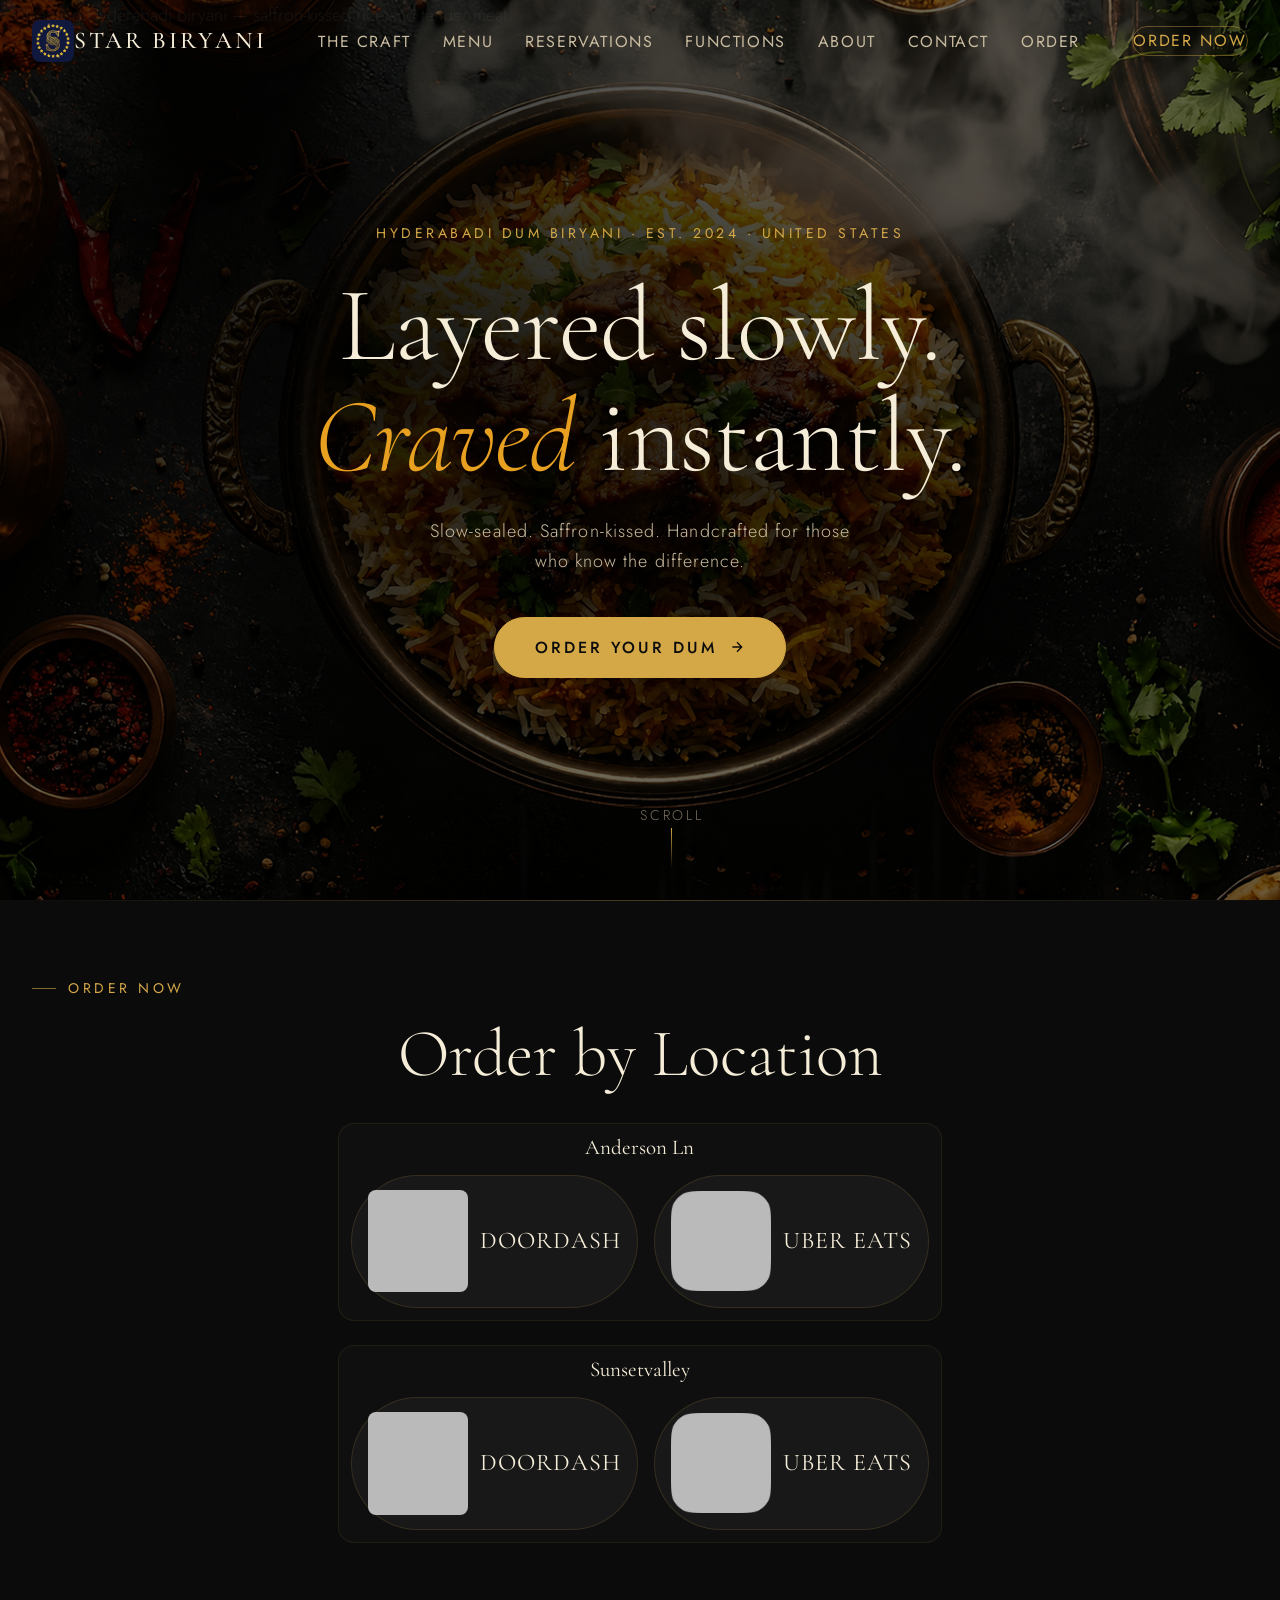
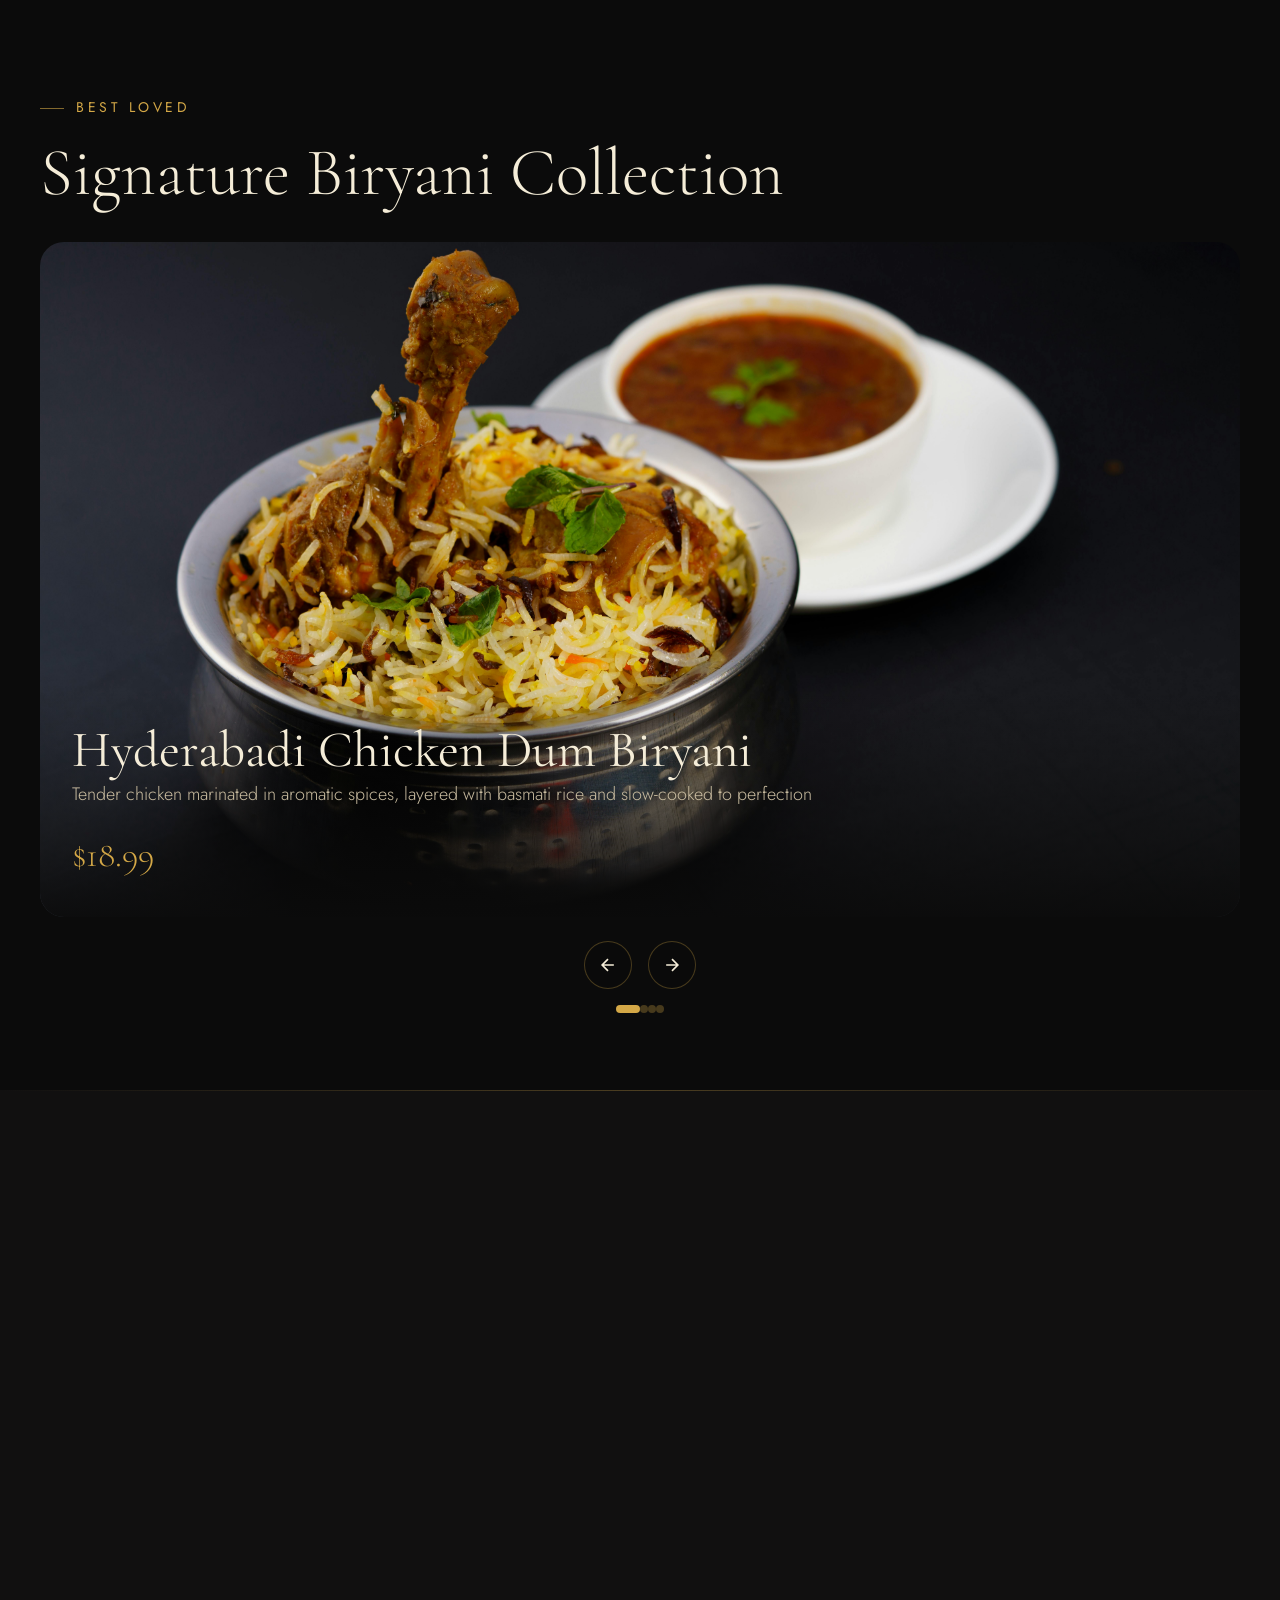
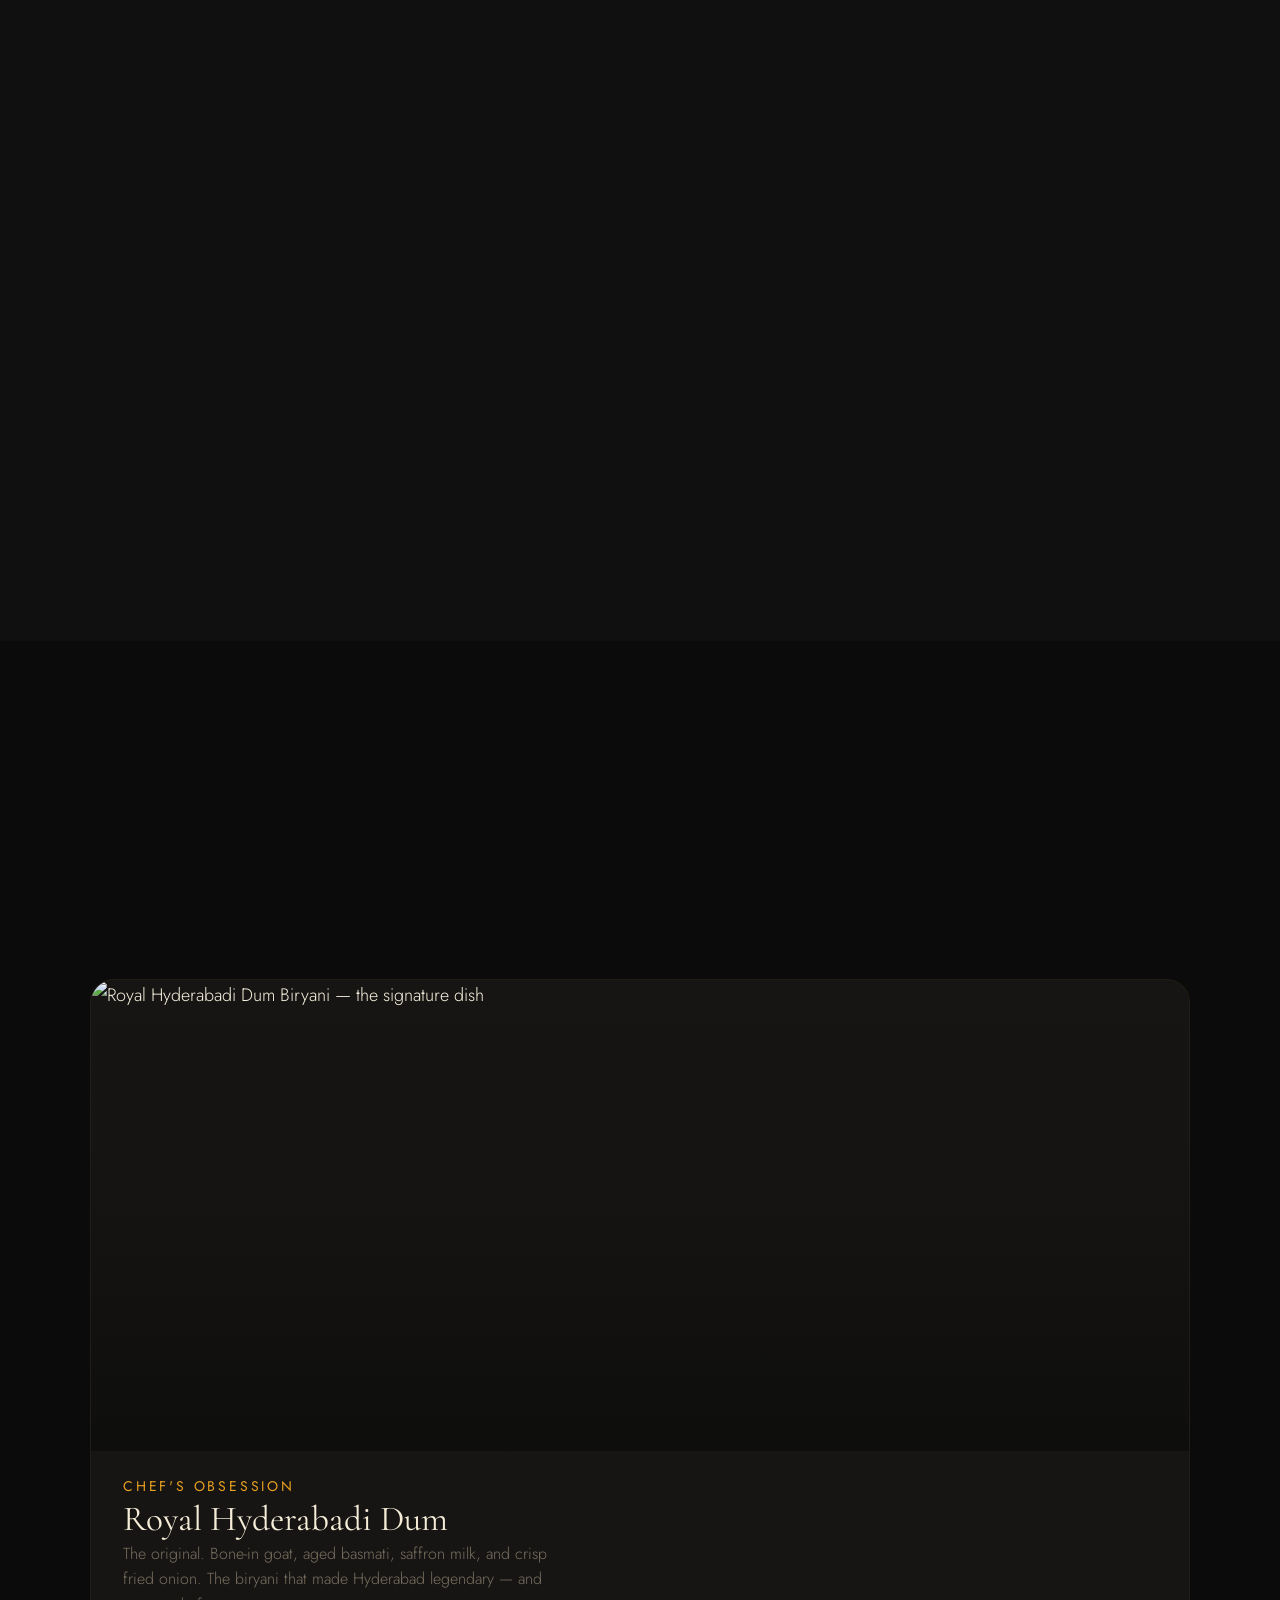
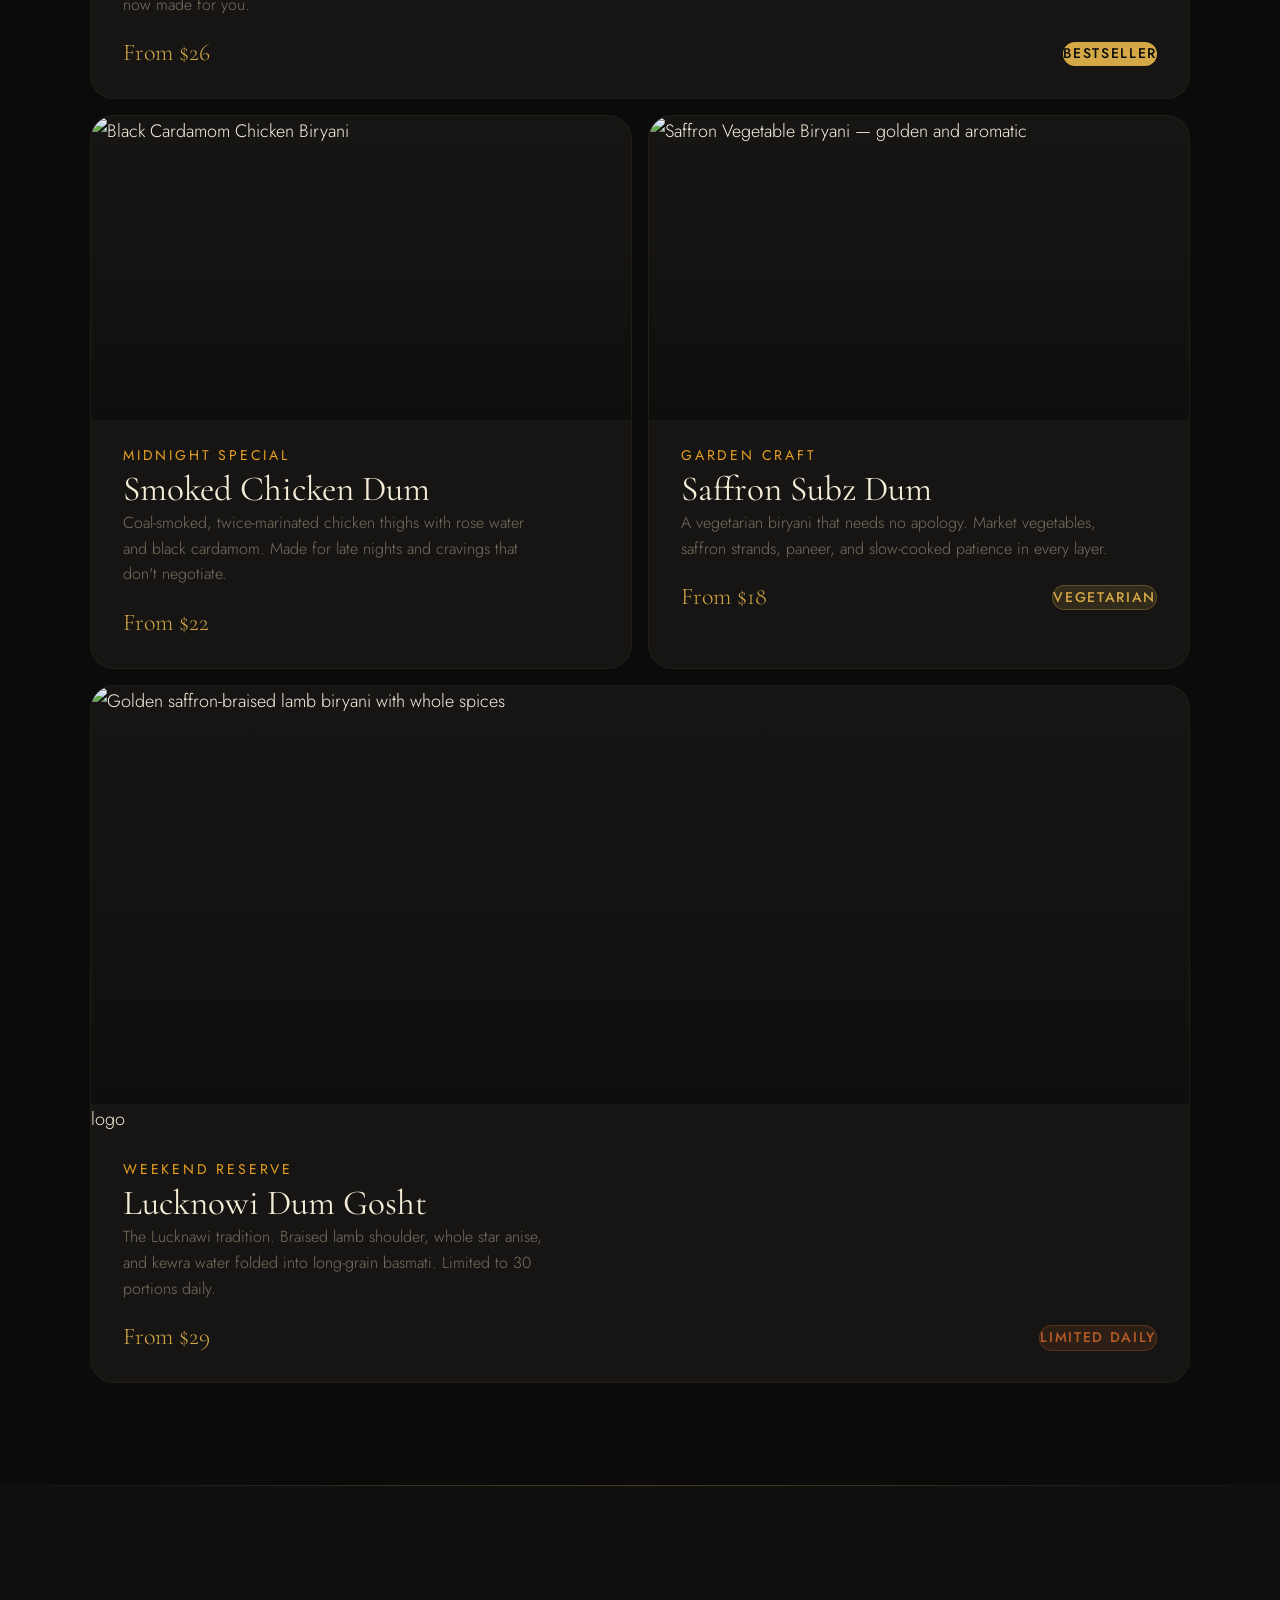
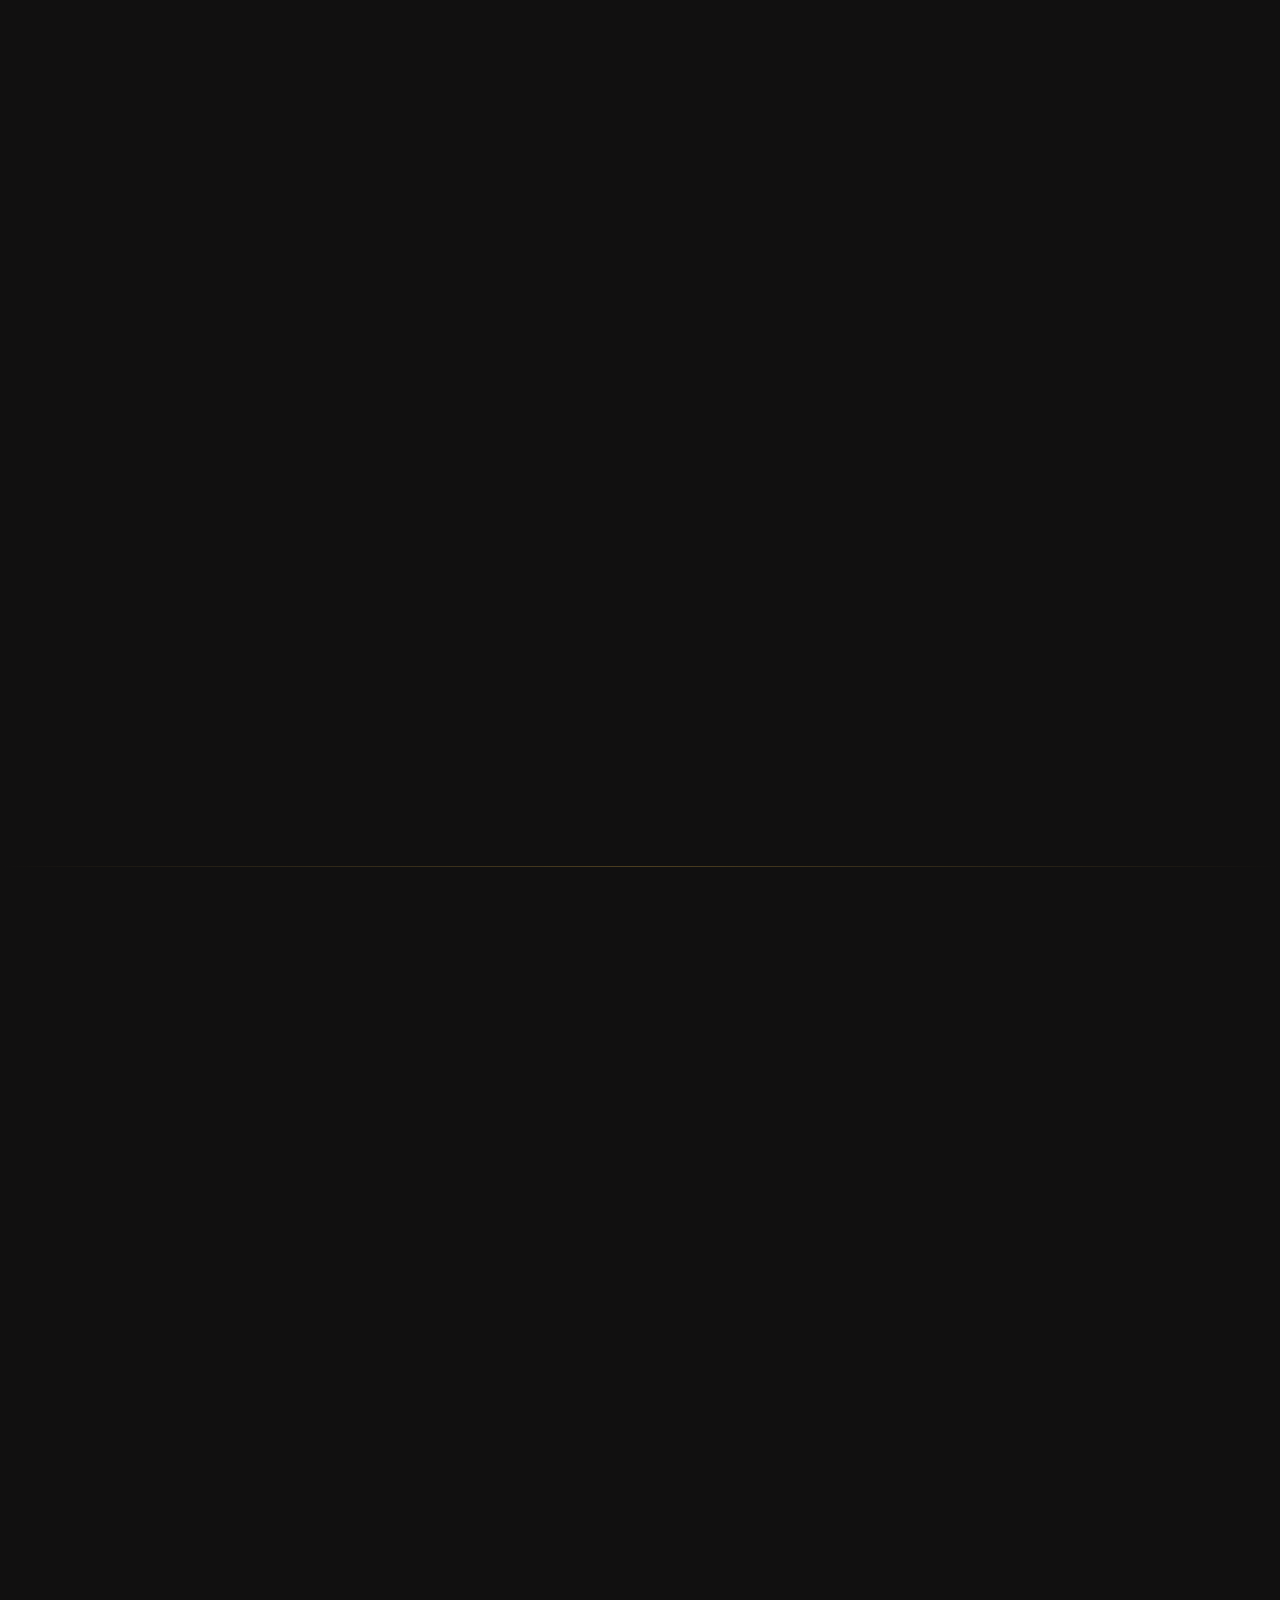
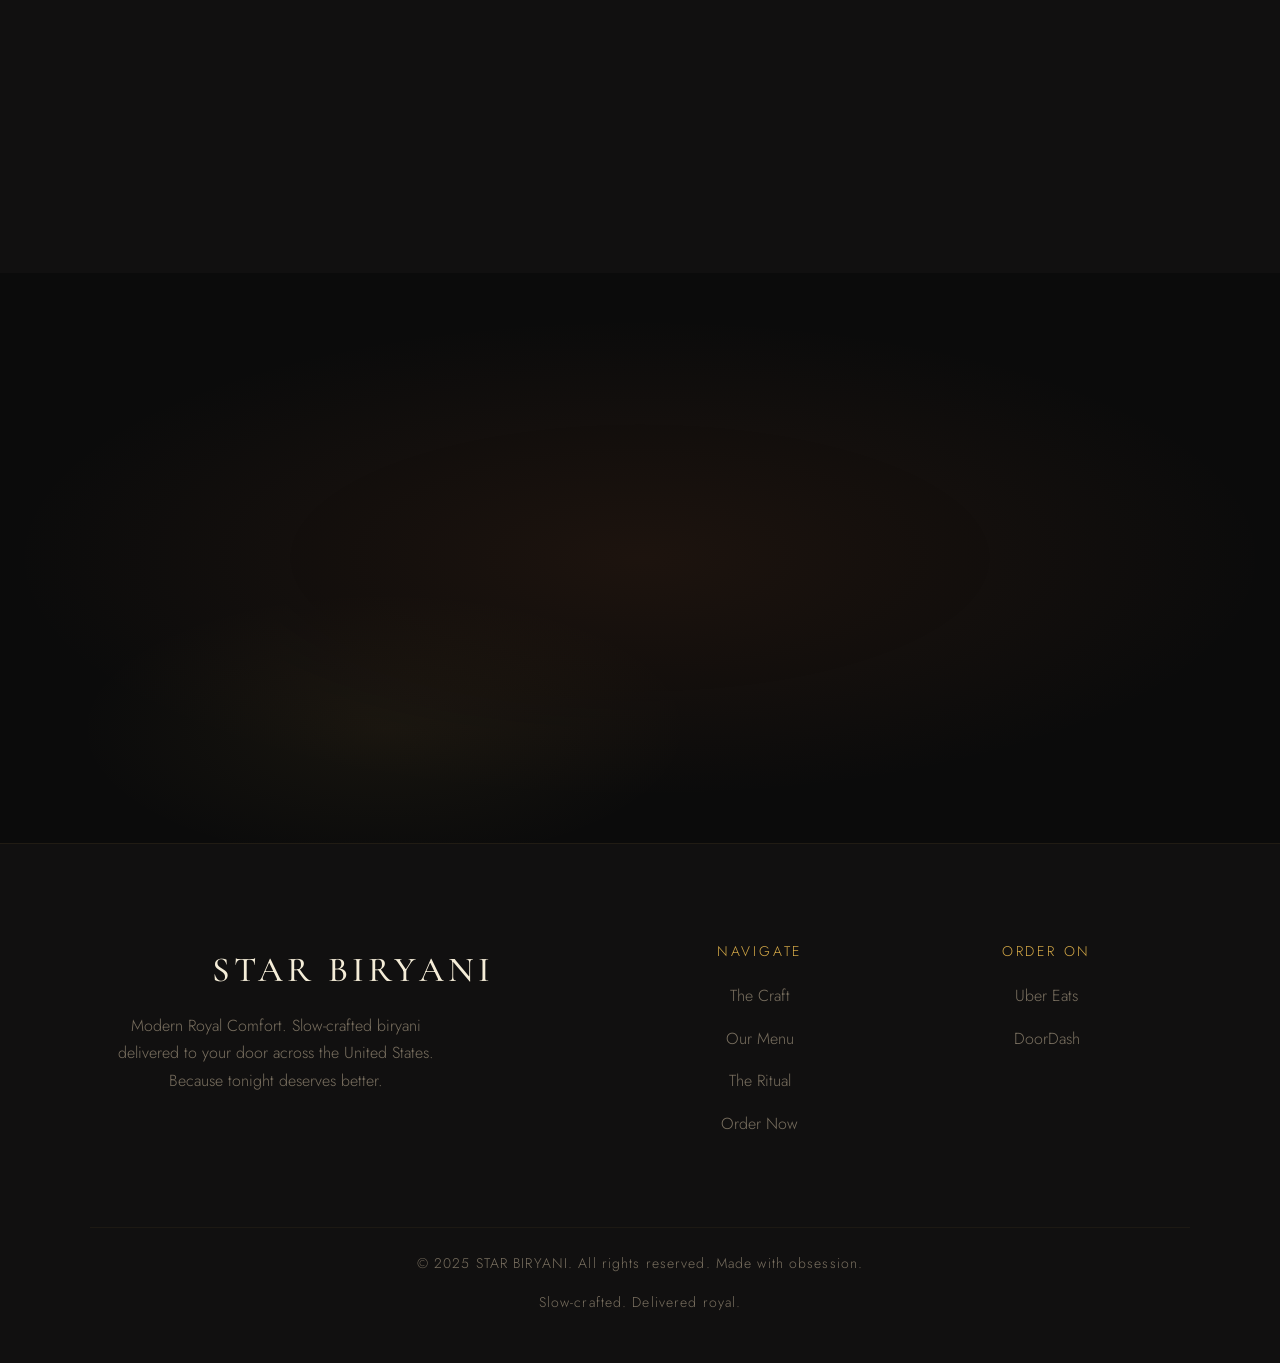
==== index.html @ 4b5c7ed3 "updated adress" ====
<!DOCTYPE html>
<html lang="en" data-theme="dark">
<head>
<meta charset="UTF-8">
<meta name="viewport" content="width=device-width, initial-scale=1.0">

<!-- Primary Meta Tags -->
<title>STAR BIRYANI - Authentic Hyderabadi Dum Biryani | Order Online | Delivery & Pickup</title>
<meta name="title" content="STAR BIRYANI - Authentic Hyderabadi Dum Biryani | Order Online | Delivery & Pickup">
<meta name="description" content="Experience authentic Hyderabadi dum biryani at STAR BIRYANI. Order online for delivery via Uber Eats and DoorDash. Premium ingredients, traditional recipes, and royal taste.">
<meta name="keywords" content="hyderabadi biryani, dum biryani, biryani near me, indian food, authentic biryani, biryani delivery, order biryani online, best biryani, royal biryani, saffron biryani, indian restaurant, food delivery, takeout, catering">
<meta name="robots" content="index, follow, max-image-preview:large, max-snippet:-1, max-video-preview:-1">
<meta name="author" content="STAR BIRYANI">
<meta name="language" content="English">
<meta name="revisit-after" content="7 days">

<!-- Open Graph / Facebook -->
<meta property="og:type" content="website">
<meta property="og:url" content="https://biryani.life/">
<meta property="og:title" content="STAR BIRYANI - Authentic Hyderabadi Dum Biryani">
<meta property="og:description" content="Experience authentic Hyderabadi dum biryani crafted with tradition. Order online for delivery or pickup. Premium ingredients and royal taste.">
<meta property="og:image" content="https://biryani.life/images/biryani-hero.jpg">
<meta property="og:image:width" content="1200">
<meta property="og:image:height" content="630">
<meta property="og:image:alt" content="Steaming Hyderabadi dum biryani with saffron rice and tender meat">
<meta property="og:site_name" content="STAR BIRYANI">
<meta property="og:locale" content="en_US">

<!-- Twitter -->
<meta property="twitter:card" content="summary_large_image">
<meta property="twitter:url" content="https://biryani.life/">
<meta property="twitter:title" content="STAR BIRYANI - Authentic Hyderabadi Dum Biryani">
<meta property="twitter:description" content="Experience authentic Hyderabadi dum biryani crafted with tradition. Order online for delivery or pickup.">
<meta property="twitter:image" content="https://biryani.life/images/biryani-hero.jpg">
<meta property="twitter:image:alt" content="Steaming Hyderabadi dum biryani with saffron rice and tender meat">
<meta property="twitter:site" content="@BIRYANILIFE">
<meta property="twitter:creator" content="@BIRYANILIFE">

<!-- Geo Targeting & Local SEO -->
<meta name="geo.region" content="US-NY">
<meta name="geo.placename" content="New York City">
<meta name="geo.position" content="40.7128;-74.0060">
<meta name="ICBM" content="40.7128, -74.0060">
<meta name="distribution" content="global">
<meta name="coverage" content="worldwide">
<meta name="target_country" content="US">
<meta name="city" content="New York">
<meta name="state" content="New York">
<meta name="zip" content="10001">
<meta name="country" content="United States">

<!-- Business Information -->
<meta name="business:contact_data:street_address" content="123 Restaurant Row, New York, NY 10001">
<meta name="business:contact_data:locality" content="New York">
<meta name="business:contact_data:region" content="NY">
<meta name="business:contact_data:postal_code" content="10001">
<meta name="business:contact_data:country_name" content="USA">
<meta name="business:contact_data:phone_number" content="+1-212-555-BIRI">
<meta name="business:contact_data:website" content="https://biryani.life/">
<meta name="business:contact_data:email" content="orders@biryani.life">

<!-- Food & Restaurant Specific Meta -->
<meta name="food:category" content="Indian Cuisine, Biryani, Hyderabadi Food">
<meta name="restaurant:menu" content="https://biryani.life/menu.html">
<meta name="restaurant:delivery_service" content="Uber Eats, DoorDash">
<meta name="restaurant:price_range" content="$$">
<meta name="restaurant:style" content="Fine Dining, Casual Dining, Delivery">
<meta name="restaurant:cuisine" content="Indian, Hyderabadi">

<!-- Technical SEO -->
<link rel="canonical" href="https://biryani.life/">
<link rel="alternate" hreflang="en" href="https://biryani.life/">
<link rel="alternate" hreflang="x-default" href="https://biryani.life/">
<link rel="dns-prefetch" href="//fonts.googleapis.com">
<link rel="dns-prefetch" href="//maps.googleapis.com">
<link rel="dns-prefetch" href="//www.googletagmanager.com">

<style>
  /* Watermark Styles */
  .watermark {
    position: absolute;
    bottom: 20px;
    right: 20px;
    background: rgba(212, 168, 71, 0.3);
    color: rgba(0, 0, 0, 0.4);
    padding: 6px 12px;
    font-family: var(--font-display);
    font-size: 10px;
    font-weight: 400;
    letter-spacing: 0.05em;
    text-transform: uppercase;
    border-radius: 3px;
    backdrop-filter: blur(5px);
    z-index: 3;
    pointer-events: none;
    opacity: 0.7;
  }

  .watermark::before {
    content: 'STAR BIRYANI';
    position: relative;
    z-index: 1;
  }

  .watermark-corner {
    position: absolute;
    top: 15px;
    left: 15px;
    width: 40px;
    height: 40px;
    background: url('data:image/svg+xml,<svg xmlns="http://www.w3.org/2000/svg" viewBox="0 0 32 32"><circle cx="16" cy="16" r="14" stroke="%23D4A847" stroke-width="1" fill="none"/><path d="M16 3 C9 3 4 8 4 14.5 C4 21 9 27 16 29 C23 27 28 21 28 14.5 C28 8 23 3 16 3Z" stroke="%23D4A847" stroke-width="1" fill="none" opacity="0.6"/><path d="M11 14.5 Q13.5 11 16 13 Q18.5 11 21 14.5 Q18.5 18 16 16 Q13.5 18 11 14.5Z" fill="%23D4A847"/></svg>') center/contain no-repeat;
    opacity: 0.3;
    z-index: 3;
    pointer-events: none;
  }
</style>

<!-- Favicon & App Icons -->
<link rel="icon" type="image/svg+xml" href="data:image/svg+xml,<svg xmlns='http://www.w3.org/2000/svg' viewBox='0 0 32 32'><circle cx='16' cy='16' r='14' stroke='%23D4A847' stroke-width='1' fill='none'/><path d='M16 3 C9 3 4 8 4 14.5 C4 21 9 27 16 29 C23 27 28 21 28 14.5 C28 8 23 3 16 3Z' stroke='%23D4A847' stroke-width='1' fill='none' opacity='0.6'/><path d='M11 14.5 Q13.5 11 16 13 Q18.5 11 21 14.5 Q18.5 18 16 16 Q13.5 18 11 14.5Z' fill='%23D4A847'/></svg>">
<link rel="apple-touch-icon" href="https://biryani.life/apple-touch-icon.png">
<link rel="manifest" href="https://biryani.life/manifest.json">

<!-- Structured Data - Restaurant -->
<script type="application/ld+json">
{
  "@context": "https://schema.org",
  "@type": "Restaurant",
  "name": "STAR BIRYANI",
  "description": "Authentic Hyderabadi dum biryani crafted with tradition and served with pride",
  "url": "https://biryani.life/",
  "telephone": "+1-212-555-BIRI",
  "email": "orders@biryani.life",
  "address": {
    "@type": "PostalAddress",
    "streetAddress": "123 Restaurant Row",
    "addressLocality": "New York",
    "addressRegion": "NY",
    "postalCode": "10001",
    "addressCountry": "US"
  },
  "geo": {
    "@type": "GeoCoordinates",
    "latitude": 40.7128,
    "longitude": -74.0060
  },
  "openingHours": [
    "Mo-Su 11:00-23:00"
  ],
  "priceRange": "$$",
  "servesCuisine": ["Indian", "Hyderabadi", "Biryani"],
  "menu": "https://biryani.life/menu.html",
  "acceptsReservations": true,
  "hasMenu": true,
  "aggregateRating": {
    "@type": "AggregateRating",
    "ratingValue": "4.8",
    "reviewCount": "342",
    "bestRating": "5",
    "worstRating": "1"
  },
  "image": "https://biryani.life/images/biryani-hero.jpg",
  "logo": "assets\images\star_biryani_logo.jpg",
  "sameAs": [
    "https://www.instagram.com/biryanilife",
    "https://www.facebook.com/biryanilife",
    "https://www.twitter.com/biryanilife"
  ]
}
</script>

<!-- Structured Data - Food Delivery Service -->
<script type="application/ld+json">
{
  "@context": "https://schema.org",
  "@type": "FoodEstablishment",
  "name": "STAR BIRYANI",
  "description": "Authentic Hyderabadi dum biryani delivery service",
  "url": "https://biryani.life/",
  "offersDeliveryService": true,
  "hasDeliveryService": {
    "@type": "DeliveryService",
    "name": "STAR BIRYANI Delivery",
    "areaServed": {
      "@type": "GeoCircle",
      "geoMidpoint": {
        "@type": "GeoCoordinates",
        "latitude": 40.7128,
        "longitude": -74.0060
      },
      "geoRadius": "15"
    }
  },
  "availableOnDeliveryApp": [
    {
      "@type": "SoftwareApplication",
      "name": "Uber Eats",
      "url": "https://www.ubereats.com/store/biryani-life"
    },
    {
      "@type": "SoftwareApplication", 
      "name": "DoorDash",
      "url": "https://www.doordash.com/store/biryani-life"
    }
  ]
}
</script>

<!-- Structured Data - WebSite -->
<script type="application/ld+json">
{
  "@context": "https://schema.org",
  "@type": "WebSite",
  "name": "STAR BIRYANI",
  "url": "https://biryani.life/",
  "description": "Authentic Hyderabadi dum biryani - Order online for delivery or pickup",
  "potentialAction": {
    "@type": "SearchAction",
    "target": "https://biryani.life/search?q={search_term_string}",
    "query-input": "required name=search_term_string"
  },
  "publisher": {
    "@type": "Organization",
    "name": "STAR BIRYANI",
    "url": "https://biryani.life/"
  }
}
</script>

<!-- Fonts -->
<link rel="preconnect" href="https://fonts.googleapis.com">
<link rel="preconnect" href="https://fonts.gstatic.com" crossorigin>
<link href="https://fonts.googleapis.com/css2?family=Cormorant+Garamond:ital,wght@0,300;0,400;0,500;0,600;1,300;1,400&family=Jost:wght@300;400;500&display=swap" rel="stylesheet">

<!-- GSAP -->
<script src="https://cdnjs.cloudflare.com/ajax/libs/gsap/3.12.5/gsap.min.js" defer></script>
<script src="https://cdnjs.cloudflare.com/ajax/libs/gsap/3.12.5/ScrollTrigger.min.js" defer></script>

<style>
/* =====================================================
   ART DIRECTION: Modern Royal Comfort
   Palette: Matte black, warm ivory, saffron, burnt copper, smoky gold
   Typography: Cormorant Garamond (display) + Jost (body)
   Mood: Cinematic luxury, dark warmth, sensory immersion
===================================================== */

:root {
  --text-xs:   clamp(0.75rem,  0.7rem  + 0.25vw, 0.875rem);
  --text-sm:   clamp(0.875rem, 0.8rem  + 0.35vw, 1rem);
  --text-base: clamp(1rem,     0.95rem + 0.25vw, 1.125rem);
  --text-lg:   clamp(1.125rem, 1rem    + 0.75vw, 1.5rem);
  --text-xl:   clamp(1.5rem,   1.2rem  + 1.25vw, 2.25rem);
  --text-2xl:  clamp(2rem,     1.2rem  + 2.5vw,  3.5rem);
  --text-3xl:  clamp(2.5rem,   1rem    + 4vw,    5rem);
  --text-hero: clamp(3.5rem,   1rem    + 7vw,    9rem);

  --space-1:  0.25rem
  --space-2:  0.5rem;
  --space-3:  0.75rem;
  --space-4:  1rem;
  --space-5:  1.25rem;
  --space-6:  1.5rem;
  --space-8:  2rem;
  --space-10: 2.5rem;
  --space-12: 3rem;
  --space-16: 4rem;
  --space-20: 5rem;
  --space-24: 6rem;
  --space-32: 8rem;

  /* Brand Palette */
  --black:         #0B0B0B;
  --dark-1:        #111010;
  --dark-2:        #161513;
  --dark-3:        #1d1b18;
  --dark-4:        #252220;
  --ivory:         #F5EDD8;
  --ivory-dim:     #C9BCA0;
  --ivory-faint:   #7a7060;
  --saffron:       #E8A020;
  --saffron-dim:   #C07C10;
  --copper:        #B85C28;
  --gold:          #D4A847;
  --gold-glow:     rgba(212,168,71,0.15);
  --gold-glow-sm:  rgba(212,168,71,0.08);

  --font-display: 'Cormorant Garamond', 'Georgia', serif;
  --font-body: 'Jost', 'Helvetica Neue', sans-serif;

  --radius-sm: 0.25rem;
  --radius-md: 0.5rem;
  --radius-lg: 1rem;
  --radius-xl: 1.5rem;
  --radius-full: 9999px;

  --transition: 300ms cubic-bezier(0.16, 1, 0.3, 1);
  --transition-slow: 600ms cubic-bezier(0.16, 1, 0.3, 1);
}

*, *::before, *::after { box-sizing: border-box; margin: 0; padding: 0; }

html {
  scroll-behavior: smooth;
  -webkit-font-smoothing: antialiased;
  -moz-osx-font-smoothing: grayscale;
  text-rendering: optimizeLegibility;
  scroll-padding-top: 80px;
}

body {
  background-color: var(--black);
  color: var(--ivory);
  font-family: var(--font-body);
  font-size: var(--text-base);
  font-weight: 300;
  line-height: 1.7;
  overflow-x: hidden;
}

img { display: block; max-width: 100%; height: auto; }
button { cursor: pointer; background: none; border: none; font: inherit; color: inherit; }
a { color: inherit; text-decoration: none; }
ul { list-style: none; }

h1, h2, h3 {
  font-family: var(--font-display);
  font-weight: 400;
  line-height: 1.1;
  text-wrap: balance;
}

p { text-wrap: pretty; }

::selection {
  background: rgba(232, 160, 32, 0.25);
  color: var(--ivory);
}

:focus-visible {
  outline: 1px solid var(--gold);
  outline-offset: 3px;
  border-radius: var(--radius-sm);
}

@media (prefers-reduced-motion: reduce) {
  *, *::before, *::after {
    animation-duration: 0.01ms !important;
    transition-duration: 0.01ms !important;
  }
}

/* =====================================================
   SKIP LINK
===================================================== */
.skip-link {
  position: absolute; top: -100%; left: var(--space-4);
  background: var(--dark-3); color: var(--ivory);
  padding: var(--space-2) var(--space-4);
  border-radius: var(--radius-md);
  font-size: var(--text-sm);
  z-index: 9999;
  transition: top var(--transition);
}
.skip-link:focus { top: var(--space-4); }

/* =====================================================
   NAV
===================================================== */
nav {
  position: fixed; top: 0; left: 0; right: 0;
  z-index: 100;
  padding: var(--space-5) var(--space-8);
  display: flex;
  align-items: center;
  justify-content: space-between;
  transition: background var(--transition-slow), backdrop-filter var(--transition-slow);
}

nav.scrolled {
  background: rgba(11, 11, 11, 0.88);
  backdrop-filter: blur(16px);
  -webkit-backdrop-filter: blur(16px);
  border-bottom: 1px solid rgba(212, 168, 71, 0.08);
}

.nav-logo {
  display: flex;
  align-items: center;
  gap: var(--space-2);
}

.nav-logo svg { width: 32px; height: 32px; }

.nav-brand {
  font-family: var(--font-display);
  font-size: var(--text-lg);
  letter-spacing: 0.12em;
  font-weight: 500;
  color: var(--ivory);
}

.nav-links {
  display: flex;
  align-items: center;
  gap: var(--space-8);
}

.nav-links a {
  font-size: var(--text-sm);
  letter-spacing: 0.1em;
  text-transform: uppercase;
  color: var(--ivory-dim);
  transition: color var(--transition);
  font-weight: 400;
}

.nav-links a:hover { color: var(--gold); }

.nav-cta {
  font-size: var(--text-sm);
  letter-spacing: 0.12em;
  text-transform: uppercase;
  font-weight: 400;
  padding: var(--space-2) var(--space-6);
  border: 1px solid rgba(212,168,71,0.4);
  border-radius: var(--radius-full);
  color: var(--gold);
  transition: background var(--transition), color var(--transition), border-color var(--transition), box-shadow var(--transition);
}

.nav-cta:hover {
  background: var(--gold);
  color: var(--black);
  border-color: var(--gold);
  box-shadow: 0 0 24px rgba(212,168,71,0.3);
}

.nav-mobile-btn {
  display: none;
  flex-direction: column;
  gap: 5px;
  width: 24px;
  cursor: pointer;
  padding: var(--space-1);
}

.nav-mobile-btn span {
  display: block;
  height: 1px;
  background: var(--ivory-dim);
  transition: all var(--transition);
}

@media (max-width: 768px) {
  /* Luxury Mobile Navigation */
  nav { 
    padding: var(--space-3) var(--space-4); 
    backdrop-filter: blur(20px);
    background: rgba(11,11,11,0.95);
    border-bottom: 1px solid rgba(212,168,71,0.15);
    display: flex;
    align-items: center;
    justify-content: space-between;
    position: sticky;
    top: 0;
    z-index: 100;
  }
  .nav-links { display: none; }
  .nav-cta { display: none; }
  .nav-mobile-btn { 
    display: flex; 
    width: 48px;
    height: 48px;
    padding: var(--space-2);
    background: rgba(212,168,71,0.1);
    border: 1px solid rgba(212,168,71,0.2);
    border-radius: var(--radius-md);
    transition: all 0.3s ease;
    align-items: center;
    justify-content: center;
  }
  .nav-mobile-btn:hover {
    background: rgba(212,168,71,0.2);
    border-color: rgba(212,168,71,0.4);
  }
  .nav-mobile-btn span {
    background: var(--ivory);
    height: 2px;
    border-radius: 1px;
    transition: all 0.3s ease;
  }
  
  .nav-mobile-btn.active span:nth-child(1) {
    transform: rotate(45deg) translate(2px, 2px);
  }
  
  .nav-mobile-btn.active span:nth-child(2) {
    opacity: 0;
  }
  
  .nav-mobile-btn.active span:nth-child(3) {
    transform: rotate(-45deg) translate(-2px, 2px);
  }
  .nav-brand {
    font-size: var(--text-base);
    letter-spacing: 0.03em;
    color: var(--ivory);
    display: flex;
    align-items: center;
    gap: var(--space-2);
  }
  .nav-logo svg {
    width: 28px;
    height: 28px;
  }
}

/* =====================================================
   MOBILE MENU
===================================================== */
.mobile-menu {
  display: none;
  position: fixed;
  inset: 0;
  z-index: 99;
  background: rgba(9, 9, 9, 0.96);
  padding: var(--space-16) var(--space-8);
  box-sizing: border-box;
  flex-direction: column;
  align-items: center;
  justify-content: center;
  gap: var(--space-5);
  opacity: 0;
  transform: translateY(-10px);
  transition: opacity 0.25s ease, transform 0.25s ease;
}

.mobile-menu.open {
  display: flex;
  opacity: 1;
  transform: translateY(0);
}

.mobile-menu a {
  font-family: var(--font-display);
  font-size: var(--text-xl);
  font-weight: 400;
  color: var(--ivory);
  text-decoration: none;
  width: 100%;
  max-width: 320px;
  text-align: center;
  padding: var(--space-5) 0;
  border-bottom: 1px solid rgba(255, 255, 255, 0.08);
  transition: color 0.2s ease, background 0.2s ease;
}

.mobile-menu a:hover {
  color: var(--gold);
  background: rgba(255, 255, 255, 0.04);
}

.mobile-menu-close {
  position: absolute;
  top: var(--space-8);
  right: var(--space-8);
  width: 44px;
  height: 44px;
  display: grid;
  place-items: center;
  border: none;
  background: rgba(255, 255, 255, 0.06);
  color: var(--ivory);
  font-size: var(--text-2xl);
  border-radius: 50%;
  cursor: pointer;
}

/* =====================================================
   HERO
===================================================== */
.hero {
  position: relative;
  min-height: 100dvh;
  display: flex;
  align-items: center;
  justify-content: center;
  overflow: hidden;
  background: var(--black);
}

.hero-bg {
  position: absolute; inset: 0;
  background: url('assets/images/menu/hero-bg.jpg') center/cover no-repeat;
}

.hero-img {
  position: absolute; inset: 0;
  width: 100%; height: 100%;
  object-fit: cover;
  object-position: center 40%;
  opacity: 0.18;
  filter: saturate(0.6) contrast(1.1);
}

.hero-overlay {
  position: absolute; inset: 0;
  background: 
    radial-gradient(ellipse at 30% 40%, rgba(0,0,0,0.8) 0%, transparent 50%),
    radial-gradient(ellipse at 70% 60%, rgba(0,0,0,0.6) 0%, transparent 50%),
    linear-gradient(135deg, rgba(0,0,0,0.7) 0%, rgba(0,0,0,0.4) 100%);
  mix-blend-mode: multiply;
  pointer-events: none;
}

/* Steam Effect */
.steam-container {
  position: absolute;
  bottom: 0; left: 0; right: 0;
  height: 50%;
  pointer-events: none;
  overflow: hidden;
}

.steam {
  position: absolute;
  bottom: -10%;
  width: 2px;
  background: linear-gradient(to top, transparent, rgba(245,237,216,0.06), transparent);
  border-radius: var(--radius-full);
  animation: rise linear infinite;
  filter: blur(3px);
}

@keyframes rise {
  0% { transform: translateY(0) translateX(0) scaleX(1); opacity: 0; }
  10% { opacity: 1; }
  90% { opacity: 0.3; }
  100% { transform: translateY(-100vh) translateX(var(--drift)) scaleX(2); opacity: 0; }
}

.hero-content {
  position: relative;
  z-index: 2;
  text-align: center;
  padding: var(--space-8) var(--space-6);
  max-width: 900px;
}

.hero-eyebrow {
  font-size: var(--text-xs);
  letter-spacing: 0.25em;
  text-transform: uppercase;
  color: var(--gold);
  font-weight: 400;
  margin-bottom: var(--space-6);
  opacity: 0;
  animation: fadeUp 1s cubic-bezier(0.16, 1, 0.3, 1) 0.3s forwards;
}

.hero-title {
  font-size: var(--text-hero);
  color: var(--ivory);
  font-weight: 300;
  letter-spacing: -0.01em;
  line-height: 1.05;
  margin-bottom: var(--space-6);
  opacity: 0;
  animation: fadeUp 1s cubic-bezier(0.16, 1, 0.3, 1) 0.5s forwards;
}

.hero-title em {
  font-style: italic;
  color: var(--saffron);
}

.hero-sub {
  font-size: var(--text-base);
  color: var(--ivory-dim);
  font-weight: 300;
  letter-spacing: 0.06em;
  margin-bottom: var(--space-10);
  opacity: 0;
  animation: fadeUp 1s cubic-bezier(0.16, 1, 0.3, 1) 0.7s forwards;
}

.hero-cta {
  display: inline-flex;
  align-items: center;
  gap: var(--space-3);
  padding: var(--space-4) var(--space-10);
  background: var(--gold);
  color: var(--black);
  font-family: var(--font-body);
  font-size: var(--text-sm);
  letter-spacing: 0.18em;
  text-transform: uppercase;
  font-weight: 500;
  border-radius: var(--radius-full);
  border: 1px solid var(--gold);
  transition: background var(--transition), box-shadow var(--transition), transform var(--transition), letter-spacing var(--transition);
  opacity: 0;
  animation: fadeUp 1s cubic-bezier(0.16, 1, 0.3, 1) 0.9s forwards;
}

.hero-cta:hover {
  background: transparent;
  color: var(--gold);
  box-shadow: 0 0 40px rgba(212,168,71,0.25), inset 0 0 0 1px var(--gold);
  letter-spacing: 0.22em;
}

.hero-cta:active { transform: scale(0.98); }

@keyframes fadeUp {
  from { opacity: 0; transform: translateY(20px); }
  to { opacity: 1; transform: translateY(0); }
}

.hero-scroll-hint {
  position: absolute;
  bottom: var(--space-8);
  left: 50%;
  transform: translateX(-50%);
  z-index: 2;
  display: flex;
  flex-direction: column;
  align-items: center;
  gap: var(--space-2);
  opacity: 0;
  animation: fadeUp 1s ease 1.4s forwards;
}

.scroll-line {
  width: 1px;
  height: 40px;
  background: linear-gradient(to bottom, var(--gold), transparent);
  animation: scrollPulse 2s ease-in-out infinite;
}

@keyframes scrollPulse {
  0%, 100% { opacity: 0.3; transform: scaleY(1); }
  50% { opacity: 1; transform: scaleY(1.2); }
}

.hero-scroll-hint span {
  font-size: var(--text-xs);
  letter-spacing: 0.2em;
  text-transform: uppercase;
  color: var(--ivory-faint);
}

/* =====================================================
   SECTION SHARED
===================================================== */
.section {
  padding: clamp(var(--space-16), 8vw, var(--space-32)) var(--space-8);
}

.section-eyebrow {
  font-size: var(--text-xs);
  letter-spacing: 0.25em;
  text-transform: uppercase;
  color: var(--gold);
  font-weight: 400;
  margin-bottom: var(--space-4);
  display: flex;
  align-items: center;
  gap: var(--space-3);
}

.section-eyebrow::before {
  content: '';
  display: block;
  width: 24px;
  height: 1px;
  background: var(--gold);
  opacity: 0.6;
}

.section-title {
  font-size: var(--text-3xl);
  font-weight: 300;
  line-height: 1.1;
  color: var(--ivory);
}

.section-title em {
  font-style: italic;
  color: var(--saffron);
}

/* Reveal animations via scroll */
.reveal {
  opacity: 1;
}

@supports (animation-timeline: scroll()) {
  .reveal {
    opacity: 0;
    animation: revealFade linear both;
    animation-timeline: view();
    animation-range: entry 0% entry 60%;
  }
}

@keyframes revealFade {
  to { opacity: 1; }
}

.reveal-clip {
  opacity: 1;
}

@supports (animation-timeline: scroll()) {
  .reveal-clip {
    clip-path: inset(30% 0 0 0);
    opacity: 0;
    animation: revealClip linear both;
    animation-timeline: view();
    animation-range: entry 0% entry 70%;
  }
}

@keyframes revealClip {
  to { clip-path: inset(0 0 0 0); opacity: 1; }
}

/* =====================================================
   DELIVERY APPS SECTION
===================================================== */
.delivery-section {
  background: var(--dark-1);
  padding: clamp(var(--space-12), 6vw, var(--space-20)) var(--space-8);
  text-align: center;
  position: relative;
}

.delivery-section::before {
  content: '';
  position: absolute;
  top: 0; left: 0; right: 0;
  height: 1px;
  background: linear-gradient(to right, transparent, rgba(212,168,71,0.3), transparent);
}

.delivery-apps {
  display: flex;
  justify-content: center;
  align-items: center;
  gap: var(--space-6);
  margin-top: var(--space-8);
  flex-wrap: wrap;
}

.delivery-app {
  display: flex;
  flex-direction: column;
  align-items: center;
  gap: var(--space-2);
  text-decoration: none;
  transition: transform var(--transition), filter var(--transition);
  border-radius: var(--radius-lg);
  padding: var(--space-3);
  background: rgba(255,255,255,0.02);
  border: 1px solid rgba(212,168,71,0.1);
}

.delivery-app:hover {
  transform: translateY(-4px);
  filter: brightness(1.2);
}

.delivery-logo {
  width: 80px;
  height: 80px;
  object-fit: contain;
  border-radius: var(--radius-md);
  background: var(--black);
  padding: var(--space-2);
}

.delivery-name {
  font-size: var(--text-xs);
  color: var(--ivory-dim);
  letter-spacing: 0.1em;
  text-transform: uppercase;
}

/* =====================================================
   BIRYANI CAROUSEL SECTION
===================================================== */
.carousel-section {
  background: var(--black);
  padding: clamp(var(--space-12), 6vw, var(--space-20)) var(--space-8);
  position: relative;
}

.carousel-container {
  max-width: 1200px;
  margin: 0 auto;
  position: relative;
}

.carousel-wrapper {
  overflow: hidden;
  border-radius: var(--radius-xl);
  margin-top: var(--space-8);
}

.carousel-track {
  display: flex;
  transition: transform 0.5s cubic-bezier(0.16, 1, 0.3, 1);
}

.carousel-slide {
  min-width: 100%;
  position: relative;
  aspect-ratio: 16/9;
}

.carousel-slide img {
  width: 100%;
  height: 100%;
  object-fit: cover;
}

.carousel-content {
  position: absolute;
  bottom: 0;
  left: 0;
  right: 0;
  background: linear-gradient(to top, rgba(11,11,11,0.95), transparent);
  padding: var(--space-8);
  color: var(--ivory);
}

.carousel-title {
  font-family: var(--font-display);
  font-size: var(--text-2xl);
  font-weight: 400;
  margin-bottom: var(--space-2);
}

.carousel-description {
  font-size: var(--text-base);
  color: var(--ivory-dim);
  margin-bottom: var(--space-4);
}

.carousel-price {
  font-family: var(--font-display);
  font-size: var(--text-xl);
  color: var(--gold);
}

.carousel-controls {
  display: flex;
  justify-content: center;
  gap: var(--space-4);
  margin-top: var(--space-6);
}

.carousel-btn {
  width: 48px;
  height: 48px;
  border-radius: var(--radius-full);
  border: 1px solid rgba(212,168,71,0.3);
  background: rgba(11,11,11,0.8);
  color: var(--ivory);
  display: flex;
  align-items: center;
  justify-content: center;
  cursor: pointer;
  transition: all var(--transition);
}

.carousel-btn:hover {
  background: var(--gold);
  color: var(--black);
  border-color: var(--gold);
}

.carousel-indicators {
  display: flex;
  justify-content: center;
  gap: var(--space-2);
  margin-top: var(--space-4);
}

.indicator {
  width: 8px;
  height: 8px;
  border-radius: var(--radius-full);
  background: rgba(212,168,71,0.3);
  cursor: pointer;
  transition: all var(--transition);
}

.indicator.active {
  background: var(--gold);
  width: 24px;
  border-radius: var(--radius-sm);
}

/* =====================================================
   SENSORY STORY
===================================================== */
.story-section {
  background: var(--dark-1);
  position: relative;
  overflow: hidden;
}

.story-section::before {
  content: '';
  position: absolute;
  top: 0; left: 0; right: 0;
  height: 1px;
  background: linear-gradient(to right, transparent, rgba(212,168,71,0.3), transparent);
}

.story-grid {
  max-width: 1100px;
  margin: 0 auto;
  display: grid;
  grid-template-columns: 1fr 1fr;
  gap: var(--space-16);
  align-items: center;
}

.story-text { padding-right: var(--space-8); }

.story-body {
  font-size: var(--text-lg);
  font-family: var(--font-display);
  font-weight: 300;
  color: var(--ivory-dim);
  line-height: 1.7;
  margin-top: var(--space-8);
  font-style: italic;
}

.story-stats {
  display: flex;
  gap: var(--space-8);
  margin-top: var(--space-10);
}

.stat-item {
  display: flex;
  flex-direction: column;
  gap: var(--space-1);
}

.stat-num {
  font-family: var(--font-display);
  font-size: var(--text-2xl);
  color: var(--gold);
  font-weight: 300;
  line-height: 1;
}

.stat-label {
  font-size: var(--text-xs);
  letter-spacing: 0.15em;
  text-transform: uppercase;
  color: var(--ivory-faint);
}

.story-visual {
  position: relative;
  aspect-ratio: 3/4;
  border-radius: var(--radius-lg);
  overflow: hidden;
}

.story-visual img {
  width: 100%; height: 100%;
  object-fit: cover;
  filter: saturate(0.85) contrast(1.05);
  transition: transform 0.8s cubic-bezier(0.16, 1, 0.3, 1);
}

.story-visual:hover img { transform: scale(1.03); }

.story-visual::after {
  content: '';
  position: absolute; inset: 0;
  background: linear-gradient(to top, rgba(11,11,11,0.5) 0%, transparent 50%);
  border-radius: inherit;
}

.story-visual-border {
  position: absolute; inset: -1px;
  border: 1px solid rgba(212,168,71,0.12);
  border-radius: var(--radius-lg);
  pointer-events: none;
  z-index: 2;
}

.pillars {
  margin-top: var(--space-12);
  display: flex;
  flex-direction: column;
  gap: var(--space-4);
}

.pillar-item {
  display: flex;
  align-items: flex-start;
  gap: var(--space-4);
  padding: var(--space-4) 0;
  border-bottom: 1px solid rgba(212,168,71,0.08);
}

.pillar-item:last-child { border-bottom: none; }

.pillar-num {
  font-family: var(--font-display);
  font-size: var(--text-lg);
  color: var(--gold);
  opacity: 0.5;
  min-width: 32px;
  font-weight: 300;
}

.pillar-text h4 {
  font-family: var(--font-display);
  font-size: var(--text-base);
  font-weight: 500;
  color: var(--ivory);
  margin-bottom: var(--space-1);
  letter-spacing: 0.05em;
}

.pillar-text p {
  font-size: var(--text-sm);
  color: var(--ivory-faint);
  line-height: 1.6;
  max-width: 42ch;
}

/* =====================================================
   LUXURY MOBILE OPTIMIZATIONS
===================================================== */
@media (max-width: 768px) {
  /* Luxury Mobile Hero */
  .hero {
    min-height: 100vh;
    position: relative;
    overflow: hidden;
    padding: var(--space-8) var(--space-4);
  }
  
  .hero-content {
    padding: var(--space-16) var(--space-6);
    text-align: center;
    position: absolute;
    top: 50%;
    left: 50%;
    transform: translate(-50%, -50%);
    width: 95%;
    max-width: 420px;
  }
  
  .hero-eyebrow {
    font-size: var(--text-xs);
    letter-spacing: 0.25em;
    margin-bottom: var(--space-8);
    color: var(--gold);
    opacity: 0.9;
  }
  
  .hero-title {
    font-size: clamp(2.5rem, 8vw, 4rem);
    line-height: 1.05;
    margin-bottom: var(--space-6);
    font-weight: 300;
    letter-spacing: -0.02em;
  }
  
  .hero-title em {
    font-size: 1.1em;
    display: block;
    margin-top: var(--space-2);
  }
  
  .hero-sub {
    font-size: var(--text-sm);
    line-height: 1.5;
    margin-bottom: var(--space-10);
    max-width: 320px;
    margin-left: auto;
    margin-right: auto;
    color: var(--ivory-dim);
    letter-spacing: 0.04em;
  }
  
  .hero-cta {
    width: 100%;
    max-width: 300px;
    padding: var(--space-5) var(--space-8);
    font-size: var(--text-sm);
    letter-spacing: 0.12em;
    background: var(--gold);
    color: var(--black);
    border: 1px solid var(--gold);
    border-radius: var(--radius-full);
    transition: all 0.4s cubic-bezier(0.16, 1, 0.3, 1);
    box-shadow: 0 4px 20px rgba(212,168,71,0.2);
  }
  
  .hero-cta:hover {
    background: transparent;
    color: var(--gold);
    transform: translateY(-3px);
    box-shadow: 0 8px 30px rgba(212,168,71,0.3);
  }
  
  .hero-cta:active {
    transform: translateY(-1px);
  }
  
  .hero-scroll-hint {
    display: none;
  }
  
  /* Luxury Mobile Delivery Section */
  .delivery-section {
    padding: var(--space-20) var(--space-6);
  }
  
  .delivery-title {
    font-size: var(--text-2xl);
    margin-bottom: var(--space-10);
    text-align: center;
    letter-spacing: 0.05em;
  }
  
  .delivery-apps {
    display: flex;
    align-items: center;
    justify-content: center;
    gap: var(--space-4);
    margin-bottom: var(--space-16);
    flex-wrap: wrap;
  }
  
  .delivery-app {
    flex: 0 0 auto;
    max-width: 100px;
    min-width: 90px;
  }
  
  .delivery-app:not(:last-child) {
    display: none;
  }
  
  .delivery-app {
    padding: var(--space-8);
    background: rgba(255,255,255,0.02);
    border: 1px solid rgba(212,168,71,0.12);
    border-radius: var(--radius-lg);
    transition: all 0.3s ease;
  }
  
  .delivery-app:hover {
    background: rgba(255,255,255,0.05);
    border-color: rgba(212,168,71,0.25);
    transform: translateY(-2px);
  }
  
  .delivery-logo {
    width: 100%;
    max-width: 80px;
    height: 80px;
    object-fit: contain;
    margin-bottom: var(--space-4);
    filter: brightness(1.1);
  }
  
  .delivery-name {
    font-size: var(--text-xs);
    letter-spacing: 0.08em;
    color: var(--ivory-dim);
    font-weight: 400;
  }
  
  .delivery-app a {
    transition: all 0.4s cubic-bezier(0.16, 1, 0.3, 1);
    text-decoration: none;
  }
  
  .delivery-app:hover {
    transform: translateY(-2px);
    background: rgba(212,168,71,0.05);
    border-color: rgba(212,168,71,0.25);
  }
  
  .delivery-logo {
    width: 60px;
    height: 60px;
    margin-bottom: var(--space-4);
    background: var(--black);
    border-radius: var(--radius-md);
    padding: var(--space-2);
  }
  
  .delivery-name {
    font-size: var(--text-xs);
    letter-spacing: 0.08em;
    color: var(--ivory-dim);
  }
  
  /* Luxury Mobile Carousel */
  .carousel-section {
    padding: var(--space-20) var(--space-6);
  }
  
  .carousel-container {
    max-width: 100%;
    margin: 0 auto;
  }
  
  .carousel-wrapper {
    border-radius: var(--radius-lg);
    overflow: hidden;
    box-shadow: 0 10px 30px rgba(0,0,0,0.4);
    position: relative;
    width: 100%;
    max-width: 100%;
    margin: 0 auto;
  }
  
  .carousel-track {
    display: flex;
    transition: transform 0.5s cubic-bezier(0.16, 1, 0.3, 1);
    height: 100%;
    width: 100%;
  }
  
  .carousel-slide {
    width: 100%;
    min-width: 100%;
    aspect-ratio: 16/9;
    position: relative;
    flex-shrink: 0;
  }
  
  .carousel-slide img {
    width: 100%;
    height: 100%;
    object-fit: cover;
  }
  
  .carousel-content {
    position: absolute;
    bottom: 0;
    left: 0;
    right: 0;
    padding: var(--space-6);
    background: linear-gradient(to top, rgba(11,11,11,0.98), transparent);
  }
  
  .carousel-title {
    font-size: var(--text-lg);
    margin-bottom: var(--space-2);
    font-weight: 300;
    color: var(--ivory);
  }
  
  .carousel-description {
    font-size: var(--text-sm);
    margin-bottom: var(--space-3);
    line-height: 1.4;
    color: var(--ivory-dim);
  }
  
  .carousel-price {
    font-size: var(--text-base);
    color: var(--gold);
    font-weight: 500;
    letter-spacing: 0.05em;
  }
  
  .carousel-controls {
    position: absolute;
    top: 50%;
    transform: translateY(-50%);
    width: 100%;
    display: flex;
    justify-content: space-between;
    padding: 0 var(--space-4);
    pointer-events: none;
  }
  
  .carousel-btn {
    width: 40px;
    height: 40px;
    background: rgba(212,168,71,0.2);
    border: 1px solid rgba(212,168,71,0.3);
    border-radius: 50%;
    display: flex;
    align-items: center;
    justify-content: center;
    color: var(--gold);
    font-size: var(--text-lg);
    cursor: pointer;
    pointer-events: all;
    transition: all 0.3s ease;
  }
  
  .carousel-btn:hover {
    background: rgba(212,168,71,0.3);
    border-color: var(--gold);
    transform: scale(1.1);
  }
  
  .carousel-price {
    font-size: var(--text-lg);
    color: var(--gold);
    border-radius: var(--radius-full);
    background: rgba(212,168,71,0.2);
    border: 1px solid rgba(212,168,71,0.3);
  }
  
  .carousel-btn:hover {
    background: var(--gold);
    border-color: var(--gold);
  }
  
  .carousel-indicators {
    margin-top: var(--space-4);
  }
  
  .indicator {
    width: 8px;
    height: 8px;
    border-radius: var(--radius-full);
    background: rgba(212,168,71,0.3);
  }
  
  .indicator.active {
    background: var(--gold);
    width: 20px;
    border-radius: var(--radius-sm);
  }
/* Luxury Mobile Story Section */
  .story-grid {
    grid-template-columns: 1fr;
    gap: var(--space-10);
  }
  
  .story-text { 
    padding-right: 0; 
    text-align: left;
  }
  
  .story-visual { 
    aspect-ratio: 16/9;
    border-radius: var(--radius-lg);
    overflow: hidden;
  }
  
  .story-eyebrow {
    font-size: var(--text-xs);
    letter-spacing: 0.3em;
    margin-bottom: var(--space-4);
  }
  
  .story-title {
    font-size: var(--text-2xl);
    line-height: 1.2;
    margin-bottom: var(--space-4);
  }
  
  .story-body {
    font-size: var(--text-base);
    line-height: 1.7;
    margin-bottom: var(--space-6);
  }
  
  .story-stats {
    justify-content: flex-start;
    gap: var(--space-8);
  }
  
  .stat {
    text-align: left;
  }
  
  .stat-number {
    font-size: var(--text-2xl);
    margin-bottom: var(--space-1);
  }
  
  .stat-label {
    font-size: var(--text-xs);
    letter-spacing: 0.1em;
  }
}  
  /* Luxury Mobile Testimonials */
  .testimonials-grid {
    grid-template-columns: 1fr;
    gap: var(--space-6);
  }
  
  .testimonial-card.featured { 
    grid-row: auto; 
  }
  
  .testimonial-card {
    padding: var(--space-8);
    text-align: center;
    background: rgba(255,255,255,0.02);
    border: 1px solid rgba(212,168,71,0.1);
    border-radius: var(--radius-lg);
  }
  
  .testimonial-quote {
    font-size: var(--text-base);
    line-height: 1.6;
    margin-bottom: var(--space-6);
    font-style: italic;
  }
  
  .testimonial-author {
    justify-content: center;
    margin-bottom: var(--space-4);
  }
  
  .testimonial-avatar {
    width: 60px;
    height: 60px;
    font-size: var(--text-lg);
  }
  
  .testimonial-name {
    font-size: var(--text-base);
  }
  
  .testimonial-title {
    font-size: var(--text-sm);
  }
  
  .testimonial-rating {
    justify-content: center;
  }
  
  .star {
    font-size: var(--text-sm);
  }
  
  /* Luxury Mobile CTA Section */
  .cta-grid {
    grid-template-columns: 1fr;
    gap: var(--space-6);
  }
  
  .cta-card {
    padding: var(--space-8);
    text-align: center;
    background: rgba(255,255,255,0.02);
    border: 1px solid rgba(212,168,71,0.1);
    border-radius: var(--radius-lg);
  }
  
  .cta-title {
    font-size: var(--text-xl);
    margin-bottom: var(--space-4);
  }
  
  .cta-subtitle {
    font-size: var(--text-base);
    margin-bottom: var(--space-6);
  }
  
  .cta-btn {
    width: 100%;
    padding: var(--space-4);
    font-size: var(--text-sm);
    letter-spacing: 0.1em;
  }
  
  /* Luxury Mobile Footer */
  .footer-inner {
    grid-template-columns: 1fr;
    gap: var(--space-8);
    padding: var(--space-12) var(--space-6);
    text-align: center;
  }
  
  .footer-brand-name {
    font-size: var(--text-xl);
    margin-bottom: var(--space-3);
  }
  
  .footer-tagline {
    font-size: var(--text-sm);
    line-height: 1.6;
    margin-bottom: var(--space-6);
  }
  
  .footer-links {
    flex-direction: column;
    gap: var(--space-3);
  }
  
  .footer-links a {
    font-size: var(--text-sm);
  }
  
  .footer-bottom {
    flex-direction: column;
    text-align: center;
    padding-top: var(--space-6);
  }
  
  .footer-copy {
    font-size: var(--text-xs);
    margin-bottom: var(--space-1);
  }

/* =====================================================
   MENU / SIGNATURE
===================================================== */
.menu-section { background: var(--black); }

.menu-header {
  max-width: 1100px;
  margin: 0 auto var(--space-12);
  display: flex;
  align-items: flex-end;
  justify-content: space-between;
  flex-wrap: wrap;
  gap: var(--space-6);
}

.menu-grid {
  max-width: 1100px;
  margin: 0 auto;
  display: grid;
  grid-template-columns: repeat(2, 1fr);
  gap: var(--space-4);
}

.menu-grid .card-featured {
  grid-column: span 2;
}

.menu-card {
  position: relative;
  background: var(--dark-2);
  border-radius: var(--radius-xl);
  overflow: hidden;
  border: 1px solid rgba(212,168,71,0.06);
  transition: transform var(--transition-slow), border-color var(--transition), box-shadow var(--transition);
  cursor: default;
}

.menu-card:hover {
  transform: translateY(-4px);
  border-color: rgba(212,168,71,0.2);
  box-shadow: 0 20px 60px rgba(0,0,0,0.5), 0 0 30px rgba(212,168,71,0.06);
}

.card-img {
  position: relative;
  aspect-ratio: 16/9;
  overflow: hidden;
}

.card-featured .card-img { aspect-ratio: 21/9; }

.card-img img {
  width: 100%; height: 100%;
  object-fit: cover;
  filter: saturate(0.8) contrast(1.05);
  transition: transform 0.8s cubic-bezier(0.16, 1, 0.3, 1), filter 0.5s;
}

.menu-card:hover .card-img img {
  transform: scale(1.04);
  filter: saturate(1) contrast(1.05);
}

.card-img::after {
  content: '';
  position: absolute; inset: 0;
  background: linear-gradient(to top, rgba(11,11,11,0.7) 0%, rgba(11,11,11,0.1) 60%, transparent 100%);
}

.card-body {
  padding: var(--space-6) var(--space-8);
  position: relative;
}

.card-tag {
  font-size: var(--text-xs);
  letter-spacing: 0.2em;
  text-transform: uppercase;
  color: var(--saffron);
  font-weight: 400;
  margin-bottom: var(--space-2);
}

.card-title {
  font-family: var(--font-display);
  font-size: var(--text-xl);
  font-weight: 400;
  color: var(--ivory);
  line-height: 1.2;
  margin-bottom: var(--space-2);
}

.card-desc {
  font-size: var(--text-sm);
  color: var(--ivory-faint);
  line-height: 1.6;
  max-width: 50ch;
  margin-bottom: var(--space-4);
}

.card-footer {
  display: flex;
  align-items: center;
  justify-content: space-between;
}

.card-price {
  font-family: var(--font-display);
  font-size: var(--text-lg);
  color: var(--gold);
  font-weight: 300;
}

.card-badge {
  font-size: var(--text-xs);
  letter-spacing: 0.12em;
  text-transform: uppercase;
  color: var(--black);
  background: var(--gold);
  padding: var(--space-1) var(--space-3);
  border-radius: var(--radius-full);
  font-weight: 500;
}

@media (max-width: 640px) {
  /* Fix CSS Grid bento layout - switch to flex for pure single stack */
  .menu-grid { 
    display: flex;
    flex-direction: column;
    gap: var(--space-8);
  }
  .menu-grid .card-featured { 
    grid-column: unset; 
  }
  .card-featured .card-img { 
    aspect-ratio: 4/3; 
  }
  .menu-card[style*="grid-column:span 2"] .card-img {
    aspect-ratio: 4/3 !important;
  }
  
  /* Premium Mobile Signature Biryanis */
  .menu-card {
    margin-bottom: 0;
    border-radius: var(--radius-lg);
    background: var(--dark-2);
  }
  
  .card-img {
    aspect-ratio: 4/3;
    overflow: hidden;
    border-radius: var(--radius-lg) var(--radius-lg) 0 0;
  }
  
  .card-img img {
    width: 100%;
    height: 100%;
    object-fit: cover;
    object-position: center;
    transition: transform 0.8s cubic-bezier(0.16, 1, 0.3, 1);
  }
  
  .menu-card:hover .card-img img {
    transform: scale(1.05);
  }
  
  .card-body {
    padding: var(--space-8);
    text-align: left;
  }
  
  .card-tag {
    font-size: var(--text-sm);
    letter-spacing: 0.15em;
    margin-bottom: var(--space-4);
    display: inline-block;
    padding: var(--space-2) var(--space-4);
    background: var(--gold);
    color: var(--black);
    border-radius: var(--radius-full);
    font-weight: 500;
  }
  
  .card-title {
    font-size: var(--text-xl);
    margin-bottom: var(--space-4);
    line-height: 1.2;
  }
  
  .card-desc {
    font-size: var(--text-base);
    margin-bottom: var(--space-6);
    line-height: 1.6;
    max-width: 100%;
  }
  
  .card-footer {
    flex-direction: row;
    justify-content: space-between;
    align-items: center;
  }
  
  .card-price {
    font-size: var(--text-2xl);
    margin-bottom: 0;
  }
  
  .card-badge {
    font-size: var(--text-sm);
    padding: var(--space-2) var(--space-4);
    border-radius: var(--radius-full);
    letter-spacing: 0.1em;
  }
}

/* =====================================================
   RITUAL SECTION
===================================================== */
.ritual-section {
  background: var(--dark-1);
  position: relative;
  overflow: hidden;
}

.ritual-section::before {
  content: '';
  position: absolute;
  top: 0; left: 0; right: 0;
  height: 1px;
  background: linear-gradient(to right, transparent, rgba(212,168,71,0.3), transparent);
}

.ritual-inner {
  max-width: 900px;
  margin: 0 auto;
  text-align: center;
}

.ritual-inner .section-eyebrow { justify-content: center; }
.ritual-inner .section-eyebrow::before { display: none; }

.ritual-inner .section-title {
  margin-bottom: var(--space-16);
}

.ritual-steps {
  display: grid;
  grid-template-columns: repeat(4, 1fr);
  gap: var(--space-6);
  margin-top: var(--space-12);
  text-align: left;
}

.ritual-step {
  position: relative;
  padding: var(--space-6);
  border: 1px solid rgba(212,168,71,0.08);
  border-radius: var(--radius-lg);
  background: var(--dark-2);
  transition: border-color var(--transition), background var(--transition);
}

.ritual-step:hover {
  border-color: rgba(212,168,71,0.25);
  background: var(--dark-3);
}

.ritual-step::before {
  content: attr(data-step);
  font-family: var(--font-display);
  font-size: clamp(3rem, 5vw, 5rem);
  font-weight: 300;
  color: rgba(212,168,71,0.06);
  position: absolute;
  top: var(--space-4);
  right: var(--space-4);
  line-height: 1;
  pointer-events: none;
  letter-spacing: -0.02em;
}

.ritual-icon {
  width: 28px;
  height: 28px;
  margin-bottom: var(--space-4);
  color: var(--gold);
  opacity: 0.8;
}

.ritual-step h4 {
  font-family: var(--font-display);
  font-size: var(--text-base);
  font-weight: 500;
  color: var(--ivory);
  margin-bottom: var(--space-2);
  letter-spacing: 0.04em;
}

.ritual-step p {
  font-size: var(--text-sm);
  color: var(--ivory-faint);
  line-height: 1.6;
  max-width: 32ch;
}

.ritual-quote {
  max-width: 600px;
  margin: var(--space-16) auto 0;
  text-align: center;
}

.ritual-quote blockquote {
  font-family: var(--font-display);
  font-size: var(--text-xl);
  font-weight: 300;
  font-style: italic;
  color: var(--ivory-dim);
  line-height: 1.5;
}

.ritual-quote cite {
  display: block;
  margin-top: var(--space-4);
  font-size: var(--text-xs);
  letter-spacing: 0.2em;
  text-transform: uppercase;
  color: var(--ivory-faint);
  font-style: normal;
}

@media (max-width: 900px) {
  .ritual-steps { grid-template-columns: repeat(2, 1fr); }
}

@media (max-width: 480px) {
  .ritual-steps { grid-template-columns: 1fr; }
}

/* =====================================================
   DELIVERY SECTION
===================================================== */
.delivery-section {
  background: var(--black);
  position: relative;
}

.delivery-section::before {
  content: '';
  position: absolute;
  top: 0; left: 0; right: 0;
  height: 1px;
  background: linear-gradient(to right, transparent, rgba(212,168,71,0.3), transparent);
}

.delivery-inner {
  max-width: 1100px;
  margin: 0 auto;
}

.delivery-header {
  text-align: center;
  margin-bottom: var(--space-12);
}

.delivery-sub {
  font-size: var(--text-base);
  color: var(--ivory-faint);
  margin-top: var(--space-4);
  max-width: 50ch;
  margin-inline: auto;
}

.delivery-grid {
  display: grid;
  grid-template-columns: repeat(6, 1fr);
  gap: var(--space-4);
}

.delivery-card {
  display: flex;
  flex-direction: column;
  align-items: center;
  justify-content: center;
  gap: var(--space-4);
  padding: var(--space-8) var(--space-6);
  background: var(--dark-2);
  border: 1px solid rgba(212,168,71,0.08);
  border-radius: var(--radius-xl);
  text-align: center;
  transition: background var(--transition), border-color var(--transition), transform var(--transition-slow), box-shadow var(--transition);
  text-decoration: none;
  cursor: pointer;
  min-height: 200px;
}

.delivery-card:hover {
  background: var(--dark-3);
  border-color: rgba(212,168,71,0.3);
  transform: translateY(-6px);
  box-shadow: 0 24px 60px rgba(0,0,0,0.5), 0 0 40px rgba(212,168,71,0.08);
}

.delivery-card:active { transform: scale(0.98) translateY(-2px); }

.delivery-logo {
  width: 48px;
  height: 48px;
  object-fit: contain;
  filter: brightness(0) invert(1);
  opacity: 0.7;
  transition: opacity var(--transition), filter var(--transition);
}

.delivery-card:hover .delivery-logo {
  opacity: 1;
  filter: brightness(0) saturate(100%) invert(76%) sepia(43%) saturate(550%) hue-rotate(5deg) brightness(110%) contrast(90%);
}

.delivery-name {
  font-family: var(--font-display);
  font-size: var(--text-lg);
  color: var(--ivory);
  font-weight: 400;
  letter-spacing: 0.04em;
}

.delivery-time {
  font-size: var(--text-xs);
  letter-spacing: 0.15em;
  text-transform: uppercase;
  color: var(--ivory-faint);
}

.delivery-arrow {
  width: 20px;
  height: 20px;
  color: var(--gold);
  opacity: 0;
  transform: translateX(-8px);
  transition: opacity var(--transition), transform var(--transition);
}

.delivery-card:hover .delivery-arrow {
  opacity: 1;
  transform: translateX(0);
}

@media (max-width: 768px) {
  .delivery-grid { grid-template-columns: repeat(3, 1fr); }
}

@media (max-width: 500px) {
  .delivery-grid { grid-template-columns: repeat(2, 1fr); }
}

@media (max-width: 400px) {
  .delivery-grid { grid-template-columns: 1fr; }
}

/* =====================================================
   TESTIMONIALS
===================================================== */
.testimonials-section {
  background: var(--dark-1);
  position: relative;
  overflow: hidden;
}

.testimonials-section::before {
  content: '';
  position: absolute;
  top: 0; left: 0; right: 0;
  height: 1px;
  background: linear-gradient(to right, transparent, rgba(212,168,71,0.3), transparent);
}

.testimonials-inner {
  max-width: 1100px;
  margin: 0 auto;
}

.testimonials-header {
  display: flex;
  align-items: flex-end;
  justify-content: space-between;
  flex-wrap: wrap;
  gap: var(--space-6);
  margin-bottom: var(--space-10);
}

.testimonials-grid {
  display: grid;
  grid-template-columns: 2fr 1fr;
  gap: var(--space-4);
}

.testimonial-card {
  padding: var(--space-8) var(--space-8);
  background: var(--dark-2);
  border: 1px solid rgba(212,168,71,0.07);
  border-radius: var(--radius-xl);
  display: flex;
  flex-direction: column;
  justify-content: space-between;
  gap: var(--space-6);
  transition: border-color var(--transition), box-shadow var(--transition);
}

.testimonial-card:hover {
  border-color: rgba(212,168,71,0.2);
  box-shadow: 0 8px 40px rgba(0,0,0,0.3);
}

.testimonial-card.featured {
  grid-row: span 2;
  background: var(--dark-3);
  border-color: rgba(212,168,71,0.12);
}

.testimonial-stars {
  display: flex;
  gap: var(--space-1);
}

.star {
  width: 12px; height: 12px;
  color: var(--gold);
  fill: var(--gold);
}

.testimonial-text {
  font-family: var(--font-display);
  font-size: var(--text-lg);
  font-weight: 300;
  font-style: italic;
  color: var(--ivory);
  line-height: 1.5;
  flex: 1;
}

.testimonial-card.featured .testimonial-text {
  font-size: var(--text-xl);
}

.testimonial-meta {
  display: flex;
  align-items: center;
  gap: var(--space-3);
}

.meta-avatar {
  width: 36px; height: 36px;
  border-radius: var(--radius-full);
  background: var(--dark-4);
  border: 1px solid rgba(212,168,71,0.15);
  display: flex;
  align-items: center;
  justify-content: center;
  font-family: var(--font-display);
  font-size: var(--text-base);
  color: var(--gold);
  font-weight: 400;
}

.meta-info { display: flex; flex-direction: column; gap: 2px; }
.meta-name { font-size: var(--text-sm); color: var(--ivory); font-weight: 400; }
.meta-loc { font-size: var(--text-xs); letter-spacing: 0.1em; color: var(--ivory-faint); }

@media (max-width: 768px) {
  .testimonials-grid { grid-template-columns: 1fr; }
  .testimonial-card.featured { grid-row: auto; }
}

/* =====================================================
   FINAL CTA
===================================================== */
.cta-section {
  background: var(--black);
  position: relative;
  overflow: hidden;
}

.cta-section::before {
  content: '';
  position: absolute; inset: 0;
  background:
    radial-gradient(ellipse 70% 60% at 50% 50%, rgba(184,92,40,0.1) 0%, transparent 70%),
    radial-gradient(ellipse 40% 40% at 30% 80%, rgba(212,168,71,0.06) 0%, transparent 60%);
}

.cta-inner {
  max-width: 800px;
  margin: 0 auto;
  text-align: center;
  position: relative;
  z-index: 1;
}

.cta-title {
  font-family: var(--font-display);
  font-size: var(--text-3xl);
  font-weight: 300;
  color: var(--ivory);
  line-height: 1.1;
  margin-bottom: var(--space-4);
}

.cta-title em {
  font-style: italic;
  color: var(--saffron);
}

.cta-sub {
  font-size: var(--text-base);
  color: var(--ivory-faint);
  margin-bottom: var(--space-10);
  max-width: 44ch;
  margin-inline: auto;
  margin-bottom: var(--space-10);
}

.cta-btn-group {
  display: flex;
  flex-wrap: wrap;
  align-items: center;
  justify-content: center;
  gap: var(--space-4);
}

.btn-primary {
  display: inline-flex;
  align-items: center;
  gap: var(--space-2);
  padding: var(--space-4) var(--space-12);
  background: var(--gold);
  color: var(--black);
  font-family: var(--font-body);
  font-size: var(--text-sm);
  letter-spacing: 0.18em;
  text-transform: uppercase;
  font-weight: 500;
  border-radius: var(--radius-full);
  border: 1px solid var(--gold);
  transition: all var(--transition);
}

.btn-primary:hover {
  background: transparent;
  color: var(--gold);
  box-shadow: 0 0 50px rgba(212,168,71,0.2), inset 0 0 0 1px var(--gold);
  letter-spacing: 0.22em;
}

.btn-primary:active { transform: scale(0.98); }

.btn-ghost {
  display: inline-flex;
  align-items: center;
  gap: var(--space-2);
  padding: var(--space-4) var(--space-8);
  background: transparent;
  color: var(--ivory-dim);
  font-family: var(--font-body);
  font-size: var(--text-sm);
  letter-spacing: 0.12em;
  text-transform: uppercase;
  font-weight: 400;
  border-radius: var(--radius-full);
  border: 1px solid rgba(245,237,216,0.15);
  transition: all var(--transition);
}

.btn-ghost:hover {
  color: var(--ivory);
  border-color: rgba(245,237,216,0.4);
}

/* =====================================================
   FOOTER
===================================================== */
footer {
  background: var(--dark-1);
  border-top: 1px solid rgba(212,168,71,0.08);
  padding: var(--space-12) var(--space-8);
}

.footer-inner {
  max-width: 1100px;
  margin: 0 auto;
  display: grid;
  grid-template-columns: 2fr 1fr 1fr;
  gap: var(--space-12);
}

.footer-brand .nav-brand {
  font-size: var(--text-xl);
  display: block;
  margin-bottom: var(--space-4);
}

.footer-tagline {
  font-size: var(--text-sm);
  color: var(--ivory-faint);
  line-height: 1.7;
  max-width: 36ch;
}

.footer-links-title {
  font-size: var(--text-xs);
  letter-spacing: 0.2em;
  text-transform: uppercase;
  color: var(--gold);
  margin-bottom: var(--space-4);
}

.footer-links {
  display: flex;
  flex-direction: column;
  gap: var(--space-3);
}

.footer-links a {
  font-size: var(--text-sm);
  color: var(--ivory-faint);
  transition: color var(--transition);
}

.footer-links a:hover { color: var(--ivory); }

.footer-bottom {
  max-width: 1100px;
  margin: var(--space-10) auto 0;
  padding-top: var(--space-6);
  border-top: 1px solid rgba(212,168,71,0.06);
  display: flex;
  align-items: center;
  justify-content: space-between;
  flex-wrap: wrap;
  gap: var(--space-4);
}

.footer-copy {
  font-size: var(--text-xs);
  color: var(--ivory-faint);
  letter-spacing: 0.08em;
}

@media (max-width: 768px) {
  .footer-inner { grid-template-columns: 1fr; gap: var(--space-8); }
  .footer-bottom { flex-direction: column; text-align: center; }
}

/* =====================================================
   DIVIDER LINE
===================================================== */
.gold-divider {
  width: 48px;
  height: 1px;
  background: var(--gold);
  opacity: 0.4;
  margin: var(--space-6) 0;
}

/* =====================================================
   FLOATING PARTICLE
===================================================== */
.particle {
  position: absolute;
  border-radius: 50%;
  background: var(--gold);
  opacity: 0;
  pointer-events: none;
  animation: particleFloat linear infinite;
}

@keyframes particleFloat {
  0% { transform: translateY(0) rotate(0deg); opacity: 0; }
  10% { opacity: 0.4; }
  90% { opacity: 0; }
  100% { transform: translateY(-120px) rotate(180deg); opacity: 0; }
}

/* =====================================================
   SCROLL PROGRESS BAR
===================================================== */
.scroll-progress {
  position: fixed;
  top: 0; left: 0;
  height: 2px;
  background: linear-gradient(to right, var(--copper), var(--gold), var(--saffron));
  z-index: 200;
  width: 0%;
  transition: width 0.05s linear;
  box-shadow: 0 0 8px rgba(212,168,71,0.5);
}

</style>
</head>
<body>

<a href="#main" class="skip-link">Skip to content</a>
<div class="scroll-progress" id="scrollProgress" role="progressbar" aria-label="Page scroll progress"></div>

<!-- NAV -->
<nav id="nav" aria-label="Main navigation">
  <div class="nav-logo">
    <img src="assets/images/star_biryani_logo.jpg" alt="STAR BIRYANI logo" style="width:42px;height:42px;object-fit:cover;border-radius:8px;">
    <span class="nav-brand">STAR BIRYANI</span>
  </div>

  <ul class="nav-links" role="list">
    <li><a href="#story">The Craft</a></li>
    <li><a href="menu.html">Menu</a></li>
    <li><a href="book-table.html">Reservations</a></li>
    <li><a href="functions.html">Functions</a></li>
    <li><a href="about.html">About</a></li>
    <li><a href="contact.html">Contact</a></li>
    <li><a href="#order">Order</a></li>
  </ul>

  <a href="#order" class="nav-cta" aria-label="Order now">Order Now</a>

  <button class="nav-mobile-btn" id="mobileMenuBtn" aria-label="Open menu" aria-expanded="false">
    <span></span><span></span><span></span>
  </button>
</nav>

<!-- MOBILE MENU -->
<div class="mobile-menu" id="mobileMenu" role="dialog" aria-label="Mobile navigation" aria-modal="true">
  <button class="mobile-menu-close" id="mobileMenuClose" aria-label="Close menu">✕</button>
  <a href="#story" class="mobile-link">The Craft</a>
  <a href="menu.html" class="mobile-link">Menu</a>
  <a href="#ritual" class="mobile-link">The Ritual</a>
  <a href="book-table.html" class="mobile-link">Reservations</a>
  <a href="functions.html" class="mobile-link">Functions</a>
  <a href="about.html" class="mobile-link">About</a>
  <a href="contact.html" class="mobile-link">Contact</a>
  <a href="#order" class="mobile-link">Order</a>
</div>

<!-- HERO -->
<main id="main">
<section class="hero" aria-label="Hero">
  <div class="hero-bg" aria-hidden="true"></div>

  <img
    src="assets/images/hero-biryani.jpg"
    alt="Steaming Hyderabadi biryani — saffron-kissed rice and tender meat"
    class="hero-img"
    width="1715" height="980"
    loading="eager"
    decoding="async"
  >
  <div class="hero-overlay" aria-hidden="true"></div>

  <!-- Steam particles -->
  <div class="steam-container" aria-hidden="true" id="steamContainer"></div>

  <div class="hero-content">
    <p class="hero-eyebrow">Hyderabadi Dum Biryani · Est. 2024 · United States</p>
    <h1 class="hero-title">Layered slowly.<br><em>Craved</em> instantly.</h1>
    <p class="hero-sub">Slow-sealed. Saffron-kissed. Handcrafted for those<br>who know the difference.</p>
    <a href="#order" class="hero-cta" aria-label="Order your Dum biryani now">
      Order Your Dum
      <svg width="16" height="16" viewBox="0 0 24 24" fill="none" stroke="currentColor" stroke-width="2" aria-hidden="true">
        <path d="M5 12h14M12 5l7 7-7 7"/>
      </svg>
    </a>
  </div>

  <div class="hero-scroll-hint" aria-hidden="true">
    <span>Scroll</span>
    <div class="scroll-line"></div>
  </div>
</section>

<!-- DELIVERY APPS SECTION -->
<section class="delivery-section" id="order" aria-labelledby="delivery-heading">
  <div class="reveal">
    <p class="section-eyebrow">Order Now</p>
    <h2 class="section-title" id="delivery-heading">Order by Location</h2>
    <div class="delivery-apps">
      <article class="delivery-app">
        <h3 class="section-subtitle">Anderson Ln</h3>
        <div style="display:flex;justify-content:center;flex-wrap:wrap;gap:1rem;margin-top:1rem;">
          <a href="https://www.doordash.com/store/38780617" target="_blank" rel="noopener noreferrer" style="display:inline-flex;align-items:center;gap:.75rem;padding:.9rem 1rem;border:1px solid rgba(212,168,71,0.15);border-radius:999px;background:rgba(255,255,255,0.04);text-decoration:none;color:inherit;">
            <img src="assets/images/delivery-apps/doordash-logo.png" alt="DoorDash" class="delivery-logo" style="width:100px;height:auto;background:transparent;padding:0;">
            <span class="delivery-name">DoorDash</span>
          </a>
          <a href="https://www.ubereats.com/store/star-biryani-west-anderson-lane/g6lSnBLtVRaC-_PYLrzrJw" target="_blank" rel="noopener noreferrer" style="display:inline-flex;align-items:center;gap:.75rem;padding:.9rem 1rem;border:1px solid rgba(212,168,71,0.15);border-radius:999px;background:rgba(255,255,255,0.04);text-decoration:none;color:inherit;">
            <img src="assets/images/delivery-apps/ubereats-com-logo.png" alt="Uber Eats" class="delivery-logo" style="width:100px;height:auto;background:transparent;padding:0;">
            <span class="delivery-name">Uber Eats</span>
          </a>
        </div>
      </article>
      <article class="delivery-app">
        <h3 class="section-subtitle">Sunsetvalley</h3>
        <div style="display:flex;justify-content:center;flex-wrap:wrap;gap:1rem;margin-top:1rem;">
          <a href="https://www.doordash.com/store/25067432" target="_blank" rel="noopener noreferrer" style="display:inline-flex;align-items:center;gap:.75rem;padding:.9rem 1rem;border:1px solid rgba(212,168,71,0.15);border-radius:999px;background:rgba(255,255,255,0.04);text-decoration:none;color:inherit;">
            <img src="assets/images/delivery-apps/doordash-logo.png" alt="DoorDash" class="delivery-logo" style="width:100px;height:auto;background:transparent;padding:0;">
            <span class="delivery-name">DoorDash</span>
          </a>
          <a href="https://www.ubereats.com/store/star-biryani-sunset-valley/7vtltvEnUyS_8P09y3qHOg" target="_blank" rel="noopener noreferrer" style="display:inline-flex;align-items:center;gap:.75rem;padding:.9rem 1rem;border:1px solid rgba(212,168,71,0.15);border-radius:999px;background:rgba(255,255,255,0.04);text-decoration:none;color:inherit;">
            <img src="assets/images/delivery-apps/ubereats-com-logo.png" alt="Uber Eats" class="delivery-logo" style="width:100px;height:auto;background:transparent;padding:0;">
            <span class="delivery-name">Uber Eats</span>
          </a>
        </div>
      </article>
    </div>
  </div>
</section>

<!-- BIRYANI CAROUSEL SECTION -->
<section class="carousel-section" aria-labelledby="carousel-heading">
  <div class="carousel-container">
    <div class="reveal">
      <p class="section-eyebrow">Best Loved</p>
      <h2 class="section-title" id="carousel-heading">Signature Biryani Collection</h2>
    </div>
    
    <div class="carousel-wrapper">
      <div class="carousel-track" id="carouselTrack">
        <div class="carousel-slide">
          <img src="assets/images/carousel-chicken-biryani.jpg" alt="Hyderabadi Chicken Dum Biryani">
          <div class="carousel-content">
            <h3 class="carousel-title">Hyderabadi Chicken Dum Biryani</h3>
            <p class="carousel-description">Tender chicken marinated in aromatic spices, layered with basmati rice and slow-cooked to perfection</p>
            <div class="carousel-price">$18.99</div>
          </div>
        </div>
        <div class="carousel-slide">
          <img src="assets/images/carousel-lamb-biryani.jpg" alt="Lamb Dum Biryani">
          <div class="carousel-content">
            <h3 class="carousel-title">Royal Lamb Dum Biryani</h3>
            <p class="carousel-description">Premium lamb pieces marinated overnight, cooked with fragrant basmati and secret spices</p>
            <div class="carousel-price">$24.99</div>
          </div>
        </div>
        <div class="carousel-slide">
          <img src="assets/images/carousel-vegetable-biryani.jpg" alt="Vegetable Dum Biryani">
          <div class="carousel-content">
            <h3 class="carousel-title">Garden Vegetable Dum Biryani</h3>
            <p class="carousel-description">Fresh seasonal vegetables, paneer, and aromatic herbs in our signature dum style</p>
            <div class="carousel-price">$16.99</div>
          </div>
        </div>
        <div class="carousel-slide">
          <img src="assets/images/carousel-prawn-biryani.jpg" alt="Prawn Dum Biryani">
          <div class="carousel-content">
            <h3 class="carousel-title">Coastal Prawn Dum Biryani</h3>
            <p class="carousel-description">Juicy prawns marinated in coastal spices, perfectly balanced with basmati rice</p>
            <div class="carousel-price">$22.99</div>
          </div>
        </div>
      </div>
    </div>
    
    <div class="carousel-controls">
      <button class="carousel-btn" id="prevBtn" aria-label="Previous slide">
        <svg width="20" height="20" viewBox="0 0 24 24" fill="none" stroke="currentColor" stroke-width="2">
          <path d="M19 12H5M12 19l-7-7 7-7"/>
        </svg>
      </button>
      <button class="carousel-btn" id="nextBtn" aria-label="Next slide">
        <svg width="20" height="20" viewBox="0 0 24 24" fill="none" stroke="currentColor" stroke-width="2">
          <path d="M5 12h14M12 5l7 7-7 7"/>
        </svg>
      </button>
    </div>
    
    <div class="carousel-indicators" id="indicators">
      <span class="indicator active" data-slide="0"></span>
      <span class="indicator" data-slide="1"></span>
      <span class="indicator" data-slide="2"></span>
      <span class="indicator" data-slide="3"></span>
    </div>
  </div>
</section>

<!-- SENSORY STORY -->
<section class="story-section section" id="story" aria-labelledby="story-heading">
  <div class="story-grid">
    <div class="story-text reveal">
      <p class="section-eyebrow">The Craft</p>
      <h2 class="section-title" id="story-heading">Not cooked.<br><em>Composed.</em></h2>
      <div class="gold-divider"></div>
      <p class="story-body">
        Each layer of STAR BIRYANI biryani is a decision made hours before it reaches you —
        saffron dissolved in warm milk, whole spices hand-bloomed in ghee,
        meat sealed under the dum until time does its work.
      </p>

      <div class="pillars">
        <div class="pillar-item">
          <span class="pillar-num">01</span>
          <div class="pillar-text">
            <h4>Saffron Infusion</h4>
            <p>Premium Kashmiri saffron steeped overnight in warm cream, threaded through every grain.</p>
          </div>
        </div>
        <div class="pillar-item">
          <span class="pillar-num">02</span>
          <div class="pillar-text">
            <h4>Sealed Under Dum</h4>
            <p>Atta-dough sealed lids trap the aroma for hours — you smell it before you open the box.</p>
          </div>
        </div>
        <div class="pillar-item">
          <span class="pillar-num">03</span>
          <div class="pillar-text">
            <h4>Fire Finishing</h4>
            <p>A final coal or live flame pass to deepen the smokiness and seal the crust of rice.</p>
          </div>
        </div>
      </div>

      <div class="story-stats reveal">
        <div class="stat-item">
          <span class="stat-num">4h</span>
          <span class="stat-label">Marination</span>
        </div>
        <div class="stat-item">
          <span class="stat-num">72°</span>
          <span class="stat-label">Dum Temp</span>
        </div>
        <div class="stat-item">
          <span class="stat-num">11</span>
          <span class="stat-label">Spice Layers</span>
        </div>
      </div>
    </div>

    <div class="story-visual reveal-clip">
      <img
        src="https://pplx-res.cloudinary.com/image/upload/pplx_search_images/816ef7fdc8ff1d52f81982b8aec7cd7df3ab6f26.jpg"
        alt="Biryani with saffron steam rising from a copper vessel on a dark surface"
        width="626" height="626"
        loading="lazy"
        decoding="async"
      >
      <div class="story-visual-border" aria-hidden="true"></div>
    </div>
  </div>
</section>


<!-- SIGNATURE BIRYANIS -->
<section class="menu-section section" id="menu" aria-labelledby="menu-heading">
  <div class="menu-header reveal">
    <div>
      <p class="section-eyebrow">Signature Biryanis</p>
      <h2 class="section-title" id="menu-heading">Four <em>obsessions.</em><br>One choice.</h2>
    </div>
    <p style="font-size:var(--text-sm);color:var(--ivory-faint);max-width:30ch;text-align:right;">Each biryani prepared to order. No reheating. No shortcuts.</p>
  </div>

  <div class="menu-grid">

    <!-- Featured Card -->
    <div class="menu-card card-featured reveal">
      <div class="card-img">
        <img
          src="https://pplx-res.cloudinary.com/image/upload/pplx_search_images/6f8055e2fab8f05f03d35c0117ef1488e8c49fcc.jpg"
          alt="Royal Hyderabadi Dum Biryani — the signature dish"
          width="1960" height="980"
          loading="lazy"
          decoding="async"
        >
      </div>
      <div class="card-body">
        <p class="card-tag">Chef's Obsession</p>
        <h3 class="card-title">Royal Hyderabadi Dum</h3>
        <p class="card-desc">The original. Bone-in goat, aged basmati, saffron milk, and crisp fried onion. The biryani that made Hyderabad legendary — and now made for you.</p>
        <div class="card-footer">
          <span class="card-price">From $26</span>
          <span class="card-badge">Bestseller</span>
        </div>
      </div>
    </div>

    <!-- Card 2 -->
    <div class="menu-card reveal">
      <div class="card-img">
        <img
          src="https://pplx-res.cloudinary.com/image/upload/pplx_search_images/f868e2a0f1631c4b27a7eee1f3cc2107281e599c.jpg"
          alt="Black Cardamom Chicken Biryani"
          width="471" height="471"
          loading="lazy"
          decoding="async"
        >
      </div>
      <div class="card-body">
        <p class="card-tag">Midnight Special</p>
        <h3 class="card-title">Smoked Chicken Dum</h3>
        <p class="card-desc">Coal-smoked, twice-marinated chicken thighs with rose water and black cardamom. Made for late nights and cravings that don't negotiate.</p>
        <div class="card-footer">
          <span class="card-price">From $22</span>
        </div>
      </div>
    </div>

    <!-- Card 3 -->
    <div class="menu-card reveal">
      <div class="card-img">
        <img
          src="https://pplx-res.cloudinary.com/image/upload/pplx_search_images/a629e547fb5a2a88233d39e4774c1b92344c0907.jpg"
          alt="Saffron Vegetable Biryani — golden and aromatic"
          width="500" height="500"
          loading="lazy"
          decoding="async"
        >
      </div>
      <div class="card-body">
        <p class="card-tag">Garden Craft</p>
        <h3 class="card-title">Saffron Subz Dum</h3>
        <p class="card-desc">A vegetarian biryani that needs no apology. Market vegetables, saffron strands, paneer, and slow-cooked patience in every layer.</p>
        <div class="card-footer">
          <span class="card-price">From $18</span>
          <span class="card-badge" style="background:rgba(212,168,71,0.15);color:var(--gold);border:1px solid rgba(212,168,71,0.3);">Vegetarian</span>
        </div>
      </div>
    </div>

    <!-- Card 4 -->
    <div class="menu-card reveal" style="grid-column:span 2;">
      <div class="card-img" style="aspect-ratio:21/8;">
        <img
          src="https://pplx-res.cloudinary.com/image/upload/pplx_search_images/f9f56ec5fc54340d905e74bd66bc6f67c6f659f8.jpg"
          alt="Golden saffron-braised lamb biryani with whole spices"
          width="1200" height="480"
          loading="lazy"
          decoding="async"
          style="object-position:center 30%;"
        >
      </div>logo
      <div class="card-body">
        <p class="card-tag">Weekend Reserve</p>
        <h3 class="card-title">Lucknowi Dum Gosht</h3>
        <p class="card-desc">The Lucknawi tradition. Braised lamb shoulder, whole star anise, and kewra water folded into long-grain basmati. Limited to 30 portions daily.</p>
        <div class="card-footer">
          <span class="card-price">From $29</span>
          <span class="card-badge" style="background:rgba(184,92,40,0.15);color:var(--copper);border:1px solid rgba(184,92,40,0.3);">Limited Daily</span>
        </div>
      </div>
    </div>

  </div>
</section>


<!-- THE RITUAL -->
<section class="ritual-section section" id="ritual" aria-labelledby="ritual-heading">
  <div class="ritual-inner">
    <p class="section-eyebrow reveal" style="justify-content:center;">The Ritual</p>
    <h2 class="section-title reveal" id="ritual-heading">Four seconds.<br>Then <em>everything</em> changes.</h2>

    <div class="ritual-steps">

      <div class="ritual-step reveal" data-step="01">
        <svg class="ritual-icon" viewBox="0 0 24 24" fill="none" stroke="currentColor" stroke-width="1.5" aria-hidden="true">
          <path d="M20 7H4a2 2 0 0 0-2 2v6a2 2 0 0 0 2 2h16a2 2 0 0 0 2-2V9a2 2 0 0 0-2-2z"/>
          <path d="M12 7V5a2 2 0 0 0-2-2H8a2 2 0 0 0-2 2v2"/>
        </svg>
        <h4>The Arrival</h4>
        <p>The sealed box arrives warm. You already smell the saffron before you open the door.</p>
      </div>

      <div class="ritual-step reveal" data-step="02">
        <svg class="ritual-icon" viewBox="0 0 24 24" fill="none" stroke="currentColor" stroke-width="1.5" aria-hidden="true">
          <circle cx="12" cy="12" r="10"/>
          <path d="M12 6v6l4 2"/>
        </svg>
        <h4>The Unsealing</h4>
        <p>You lift the lid. Steam rises. The aroma hits first — before sight, before taste. This is the moment.</p>
      </div>

      <div class="ritual-step reveal" data-step="03">
        <svg class="ritual-icon" viewBox="0 0 24 24" fill="none" stroke="currentColor" stroke-width="1.5" aria-hidden="true">
          <path d="M3 6h18M3 12h18M3 18h18"/>
        </svg>
        <h4>The First Spoon</h4>
        <p>A spoon through the top layer breaks the crust. Golden rice, glistening meat, burst of whole spice.</p>
      </div>

      <div class="ritual-step reveal" data-step="04">
        <svg class="ritual-icon" viewBox="0 0 24 24" fill="none" stroke="currentColor" stroke-width="1.5" aria-hidden="true">
          <path d="M20.84 4.61a5.5 5.5 0 0 0-7.78 0L12 5.67l-1.06-1.06a5.5 5.5 0 0 0-7.78 7.78l1.06 1.06L12 21.23l7.78-7.78 1.06-1.06a5.5 5.5 0 0 0 0-7.78z"/>
        </svg>
        <h4>The Comfort</h4>
        <p>After a long week, this is the moment your whole body relaxes. This is why you came back.</p>
      </div>

    </div>

    <div class="ritual-quote reveal">
      <blockquote>
        "A biryani should feel like a conversation with someone who loves you — slow, layered, and impossible to forget."
      </blockquote>
      <cite>— STAR BIRYANI Kitchen Philosophy</cite>
    </div>
  </div>
</section>





<!-- TESTIMONIALS -->
<section class="testimonials-section section" aria-labelledby="reviews-heading">
  <div class="testimonials-inner">
    <div class="testimonials-header reveal">
      <div>
        <p class="section-eyebrow">Those Who Returned</p>
        <h2 class="section-title" id="reviews-heading">Not reviews.<br><em>Confessions.</em></h2>
      </div>
    </div>

    <div class="testimonials-grid">

      <div class="testimonial-card featured reveal">
        <div>
          <div class="testimonial-stars" aria-label="5 out of 5 stars">
            <svg class="star" viewBox="0 0 24 24" aria-hidden="true"><polygon points="12 2 15.09 8.26 22 9.27 17 14.14 18.18 21.02 12 17.77 5.82 21.02 7 14.14 2 9.27 8.91 8.26 12 2"/></svg>
            <svg class="star" viewBox="0 0 24 24" aria-hidden="true"><polygon points="12 2 15.09 8.26 22 9.27 17 14.14 18.18 21.02 12 17.77 5.82 21.02 7 14.14 2 9.27 8.91 8.26 12 2"/></svg>
            <svg class="star" viewBox="0 0 24 24" aria-hidden="true"><polygon points="12 2 15.09 8.26 22 9.27 17 14.14 18.18 21.02 12 17.77 5.82 21.02 7 14.14 2 9.27 8.91 8.26 12 2"/></svg>
            <svg class="star" viewBox="0 0 24 24" aria-hidden="true"><polygon points="12 2 15.09 8.26 22 9.27 17 14.14 18.18 21.02 12 17.77 5.82 21.02 7 14.14 2 9.27 8.91 8.26 12 2"/></svg>
            <svg class="star" viewBox="0 0 24 24" aria-hidden="true"><polygon points="12 2 15.09 8.26 22 9.27 17 14.14 18.18 21.02 12 17.77 5.82 21.02 7 14.14 2 9.27 8.91 8.26 12 2"/></svg>
          </div>
          <p class="testimonial-text" style="margin-top:var(--space-6);">
            "This became my Friday ritual. I don't even look at other restaurants anymore.
            The aroma alone when the box arrives is worth every penny."
          </p>
        </div>
        <div class="testimonial-meta">
          <div class="meta-avatar" aria-hidden="true">A</div>
          <div class="meta-info">
            <span class="meta-name">Arjun M.</span>
            <span class="meta-loc">San Francisco, CA</span>
          </div>
        </div>
      </div>

      <div class="testimonial-card reveal">
        <div>
          <div class="testimonial-stars" aria-label="5 out of 5 stars">
            <svg class="star" viewBox="0 0 24 24" aria-hidden="true"><polygon points="12 2 15.09 8.26 22 9.27 17 14.14 18.18 21.02 12 17.77 5.82 21.02 7 14.14 2 9.27 8.91 8.26 12 2"/></svg>
            <svg class="star" viewBox="0 0 24 24" aria-hidden="true"><polygon points="12 2 15.09 8.26 22 9.27 17 14.14 18.18 21.02 12 17.77 5.82 21.02 7 14.14 2 9.27 8.91 8.26 12 2"/></svg>
            <svg class="star" viewBox="0 0 24 24" aria-hidden="true"><polygon points="12 2 15.09 8.26 22 9.27 17 14.14 18.18 21.02 12 17.77 5.82 21.02 7 14.14 2 9.27 8.91 8.26 12 2"/></svg>
            <svg class="star" viewBox="0 0 24 24" aria-hidden="true"><polygon points="12 2 15.09 8.26 22 9.27 17 14.14 18.18 21.02 12 17.77 5.82 21.02 7 14.14 2 9.27 8.91 8.26 12 2"/></svg>
            <svg class="star" viewBox="0 0 24 24" aria-hidden="true"><polygon points="12 2 15.09 8.26 22 9.27 17 14.14 18.18 21.02 12 17.77 5.82 21.02 7 14.14 2 9.27 8.91 8.26 12 2"/></svg>
          </div>
          <p class="testimonial-text" style="margin-top:var(--space-4);">
            "The aroma alone is addictive. I opened the box and my entire apartment smelled like royalty."
          </p>
        </div>
        <div class="testimonial-meta">
          <div class="meta-avatar" aria-hidden="true">S</div>
          <div class="meta-info">
            <span class="meta-name">Sophia L.</span>
            <span class="meta-loc">New York, NY</span>
          </div>
        </div>
      </div>

      <div class="testimonial-card reveal">
        <div>
          <div class="testimonial-stars" aria-label="5 out of 5 stars">
            <svg class="star" viewBox="0 0 24 24" aria-hidden="true"><polygon points="12 2 15.09 8.26 22 9.27 17 14.14 18.18 21.02 12 17.77 5.82 21.02 7 14.14 2 9.27 8.91 8.26 12 2"/></svg>
            <svg class="star" viewBox="0 0 24 24" aria-hidden="true"><polygon points="12 2 15.09 8.26 22 9.27 17 14.14 18.18 21.02 12 17.77 5.82 21.02 7 14.14 2 9.27 8.91 8.26 12 2"/></svg>
            <svg class="star" viewBox="0 0 24 24" aria-hidden="true"><polygon points="12 2 15.09 8.26 22 9.27 17 14.14 18.18 21.02 12 17.77 5.82 21.02 7 14.14 2 9.27 8.91 8.26 12 2"/></svg>
            <svg class="star" viewBox="0 0 24 24" aria-hidden="true"><polygon points="12 2 15.09 8.26 22 9.27 17 14.14 18.18 21.02 12 17.77 5.82 21.02 7 14.14 2 9.27 8.91 8.26 12 2"/></svg>
            <svg class="star" viewBox="0 0 24 24" aria-hidden="true"><polygon points="12 2 15.09 8.26 22 9.27 17 14.14 18.18 21.02 12 17.77 5.82 21.02 7 14.14 2 9.27 8.91 8.26 12 2"/></svg>
          </div>
          <p class="testimonial-text" style="margin-top:var(--space-4);">
            "I've had biryani across three countries. STAR BIRYANI wins. It tastes like memory."
          </p>
        </div>
        <div class="testimonial-meta">
          <div class="meta-avatar" aria-hidden="true">R</div>
          <div class="meta-info">
            <span class="meta-name">Rania K.</span>
            <span class="meta-loc">Chicago, IL</span>
          </div>
        </div>
      </div>

    </div>
  </div>
</section>


<!-- FINAL CTA -->
<section class="cta-section section" aria-labelledby="cta-heading">
  <div class="cta-inner">
    <p class="section-eyebrow reveal" style="justify-content:center;">Tonight</p>
    <h2 class="cta-title reveal" id="cta-heading">Your comfort<br>is <em>waiting.</em></h2>
    <p class="cta-sub reveal">Tonight deserves better. One order away from the best meal of your week.</p>
    <div class="cta-btn-group reveal">
      <a href="#order" class="btn-primary" aria-label="Order now">
        Order Now
        <svg width="16" height="16" viewBox="0 0 24 24" fill="none" stroke="currentColor" stroke-width="2" aria-hidden="true">
          <path d="M5 12h14M12 5l7 7-7 7"/>
        </svg>
      </a>
      <a href="#menu" class="btn-ghost" aria-label="View full menu">View Menu</a>
    </div>
  </div>
</section>
</main>


<!-- FOOTER -->
<footer>
  <div class="footer-inner">
    <div class="footer-brand">
      <span class="nav-brand footer-brand-name" style="font-family:var(--font-display);font-size:var(--text-xl);display:block;margin-bottom:var(--space-3);">STAR BIRYANI</span>
      <p class="footer-tagline">Modern Royal Comfort. Slow-crafted biryani delivered to your door across the United States. Because tonight deserves better.</p>
    </div>
    <div>
      <p class="footer-links-title">Navigate</p>
      <ul class="footer-links" role="list">
        <li><a href="#story">The Craft</a></li>
        <li><a href="#menu">Our Menu</a></li>
        <li><a href="#ritual">The Ritual</a></li>
        <li><a href="#order">Order Now</a></li>
      </ul>
    </div>
    <div>
      <p class="footer-links-title">Order On</p>
      <ul class="footer-links" role="list">
        <li><a href="https://www.ubereats.com" target="_blank" rel="noopener noreferrer">Uber Eats</a></li>
        <li><a href="https://www.doordash.com" target="_blank" rel="noopener noreferrer">DoorDash</a></li>
      </ul>
    </div>
  </div>
  <div class="footer-bottom">
    <p class="footer-copy">© 2025 STAR BIRYANI. All rights reserved. Made with obsession.</p>
    <p class="footer-copy" style="color:var(--ivory-faint);">Slow-crafted. Delivered royal.</p>
  </div>
</footer>


<script>
// =====================================================
// SCROLL PROGRESS
// =====================================================
const progressBar = document.getElementById('scrollProgress');
window.addEventListener('scroll', () => {
  const scrollTop = window.scrollY;
  const docHeight = document.documentElement.scrollHeight - window.innerHeight;
  const progress = (scrollTop / docHeight) * 100;
  progressBar.style.width = Math.min(progress, 100) + '%';
}, { passive: true });

// =====================================================
// NAV SCROLL EFFECT
// =====================================================
const nav = document.getElementById('nav');
window.addEventListener('scroll', () => {
  if (window.scrollY > 60) {
    nav.classList.add('scrolled');
  } else {
    nav.classList.remove('scrolled');
  }
}, { passive: true });

// =====================================================
// CAROUSEL FUNCTIONALITY
//=====================================================
const carouselTrack = document.getElementById('carouselTrack');
const prevBtn = document.getElementById('prevBtn');
const nextBtn = document.getElementById('nextBtn');
const indicators = document.querySelectorAll('.indicator');
let currentSlide = 0;
const totalSlides = 4;

function updateCarousel() {
  carouselTrack.style.transform = `translateX(-${currentSlide * 100}%)`;
  
  indicators.forEach((indicator, index) => {
    indicator.classList.toggle('active', index === currentSlide);
  });
}

function nextSlide() {
  currentSlide = (currentSlide + 1) % totalSlides;
  updateCarousel();
}

function prevSlide() {
  currentSlide = (currentSlide - 1 + totalSlides) % totalSlides;
  updateCarousel();
}

function goToSlide(slideIndex) {
  currentSlide = slideIndex;
  updateCarousel();
}

if (nextBtn && prevBtn && carouselTrack) {
  nextBtn.addEventListener('click', nextSlide);
  prevBtn.addEventListener('click', prevSlide);
  
  indicators.forEach((indicator, index) => {
    indicator.addEventListener('click', () => goToSlide(index));
  });
  
  // Auto-advance carousel
  setInterval(nextSlide, 5000);
}

// =====================================================
// MOBILE MENU
//======================================================
const mobileBtn = document.getElementById('mobileMenuBtn');
const mobileMenu = document.getElementById('mobileMenu');
const mobileClose = document.getElementById('mobileMenuClose');
const mobileLinks = mobileMenu.querySelectorAll('.mobile-link');

function openMenu() {
  mobileMenu.classList.add('open');
  document.body.style.overflow = 'hidden';
  mobileBtn.setAttribute('aria-expanded', 'true');
}

function closeMenu() {
  mobileMenu.classList.remove('open');
  document.body.style.overflow = '';
  mobileBtn.setAttribute('aria-expanded', 'false');
}

mobileBtn.addEventListener('click', openMenu);
mobileClose.addEventListener('click', closeMenu);
mobileLinks.forEach(link => link.addEventListener('click', closeMenu));

document.addEventListener('keydown', (e) => {
  if (e.key === 'Escape' && mobileMenu.classList.contains('open')) closeMenu();
});

// =====================================================
// STEAM PARTICLES
// =====================================================
const steamContainer = document.getElementById('steamContainer');

function createSteam() {
  const steam = document.createElement('div');
  steam.className = 'steam';
  const leftPos = 20 + Math.random() * 60;
  const height = 80 + Math.random() * 120;
  const duration = 4 + Math.random() * 5;
  const delay = Math.random() * 4;
  const drift = (Math.random() - 0.5) * 60;
  steam.style.cssText = `
    left: ${leftPos}%;
    height: ${height}px;
    width: ${1 + Math.random() * 3}px;
    animation-duration: ${duration}s;
    animation-delay: ${delay}s;
    --drift: ${drift}px;
  `;
  steamContainer.appendChild(steam);
  setTimeout(() => steam.remove(), (duration + delay) * 1000);
}

// Generate steam at intervals
const steamInterval = setInterval(createSteam, 400);
// Create initial batch
for (let i = 0; i < 8; i++) {
  setTimeout(createSteam, i * 200);
}

// Cleanup on page unload
window.addEventListener('beforeunload', () => clearInterval(steamInterval));

// =====================================================
// GSAP ANIMATIONS (Enhanced scroll reveals)
// =====================================================
document.addEventListener('DOMContentLoaded', () => {
  if (typeof gsap !== 'undefined' && typeof ScrollTrigger !== 'undefined') {
    gsap.registerPlugin(ScrollTrigger);

    // Story section parallax
    gsap.to('.story-visual img', {
      yPercent: -8,
      ease: 'none',
      scrollTrigger: {
        trigger: '.story-visual',
        start: 'top bottom',
        end: 'bottom top',
        scrub: 1.5
      }
    });

    // Hero image parallax
    gsap.to('.hero-img', {
      yPercent: 15,
      ease: 'none',
      scrollTrigger: {
        trigger: '.hero',
        start: 'top top',
        end: 'bottom top',
        scrub: 1
      }
    });

    // Staggered menu cards
    gsap.from('.menu-card', {
      opacity: 0,
      y: 0,
      stagger: 0.12,
      duration: 0.8,
      ease: 'power2.out',
      scrollTrigger: {
        trigger: '.menu-grid',
        start: 'top 80%',
        toggleActions: 'play none none none'
      }
    });

    // Staggered ritual steps
    gsap.from('.ritual-step', {
      opacity: 0,
      stagger: 0.1,
      duration: 0.7,
      ease: 'power2.out',
      scrollTrigger: {
        trigger: '.ritual-steps',
        start: 'top 80%',
        toggleActions: 'play none none none'
      }
    });

    // Delivery cards stagger
    gsap.from('.delivery-card', {
      opacity: 0,
      stagger: 0.1,
      duration: 0.6,
      ease: 'power2.out',
      scrollTrigger: {
        trigger: '.delivery-grid',
        start: 'top 85%',
        toggleActions: 'play none none none'
      }
    });

    // Story stats counter animation
    ScrollTrigger.create({
      trigger: '.story-stats',
      start: 'top 85%',
      once: true,
      onEnter: () => {
        document.querySelectorAll('.stat-num').forEach(el => {
          el.style.opacity = '0';
          gsap.to(el, { opacity: 1, duration: 0.8, ease: 'power2.out' });
        });
      }
    });
  }
});

// =====================================================
// SMOOTH ANCHOR SCROLLING
// =====================================================
document.querySelectorAll('a[href^="#"]').forEach(anchor => {
  anchor.addEventListener('click', (e) => {
    const target = document.querySelector(anchor.getAttribute('href'));
    if (target) {
      e.preventDefault();
      target.scrollIntoView({ behavior: 'smooth', block: 'start' });
    }
  });
});
</script>

</body>
</html>
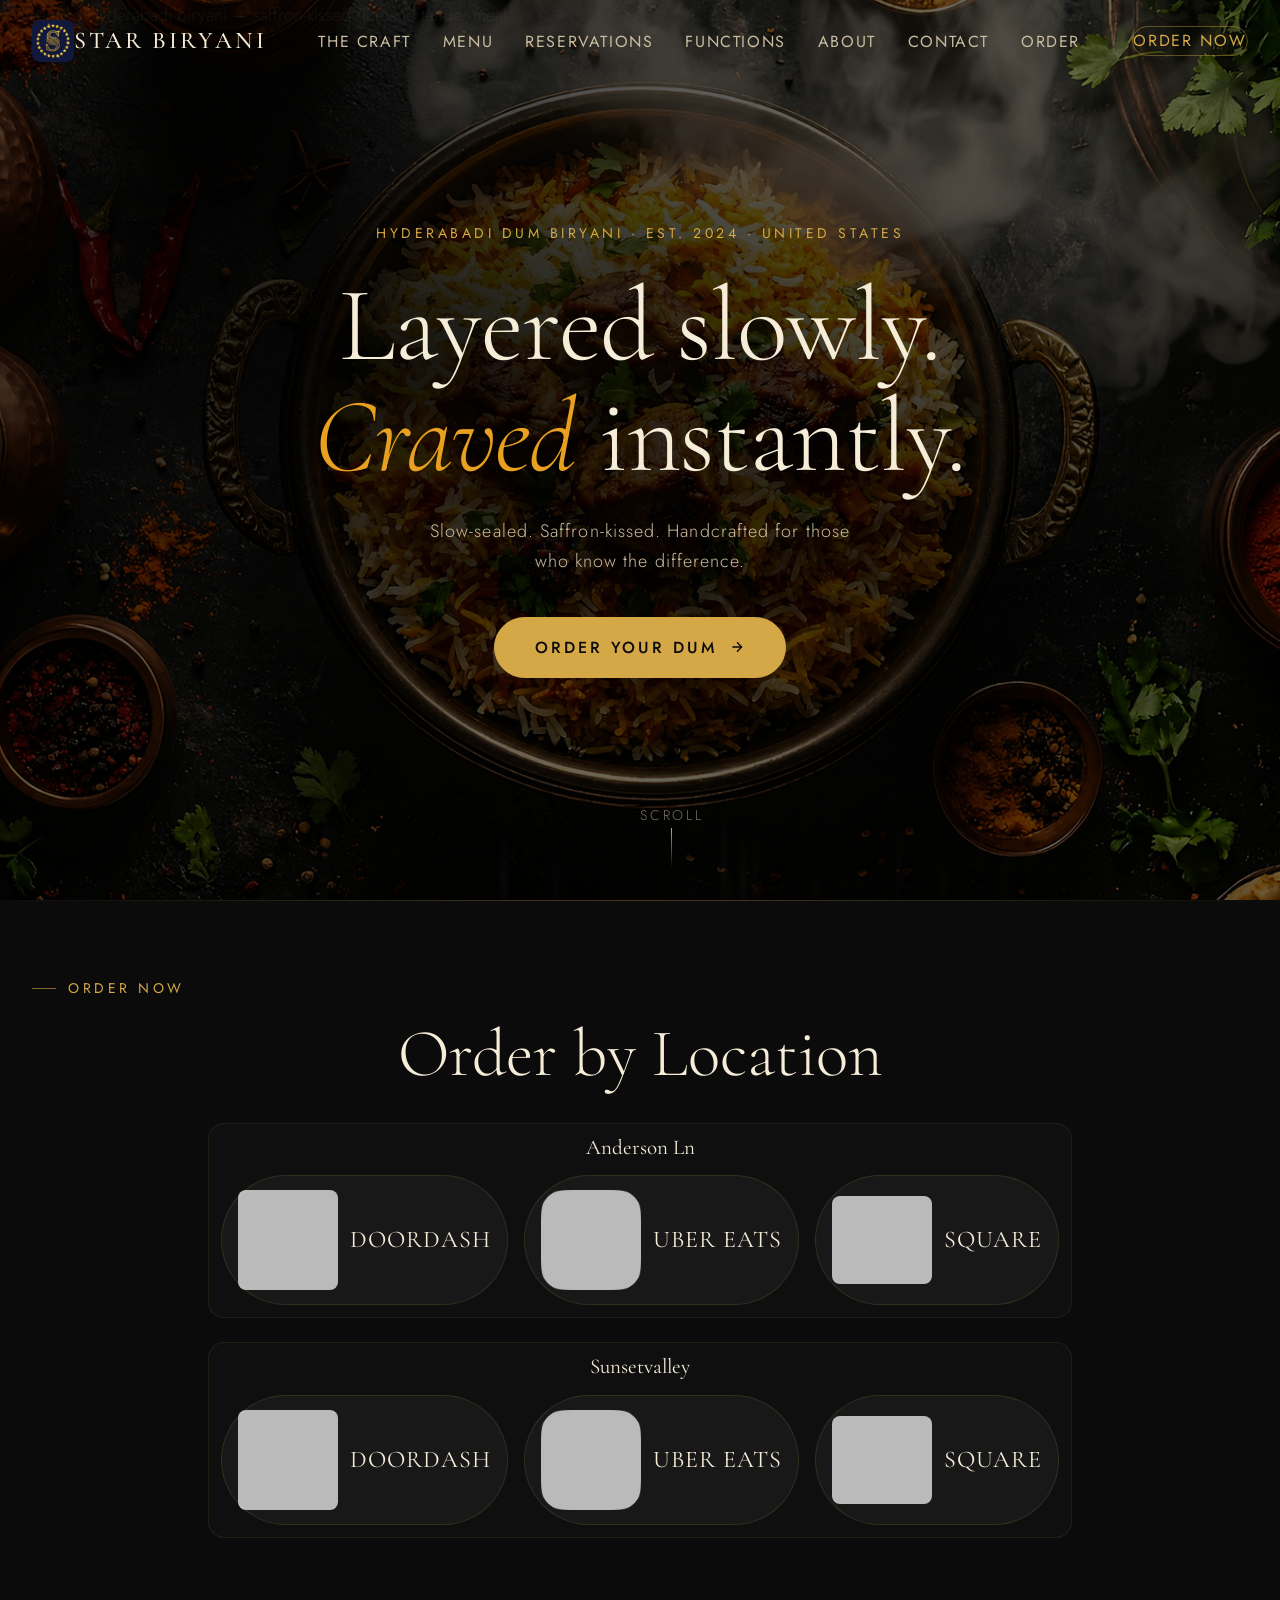
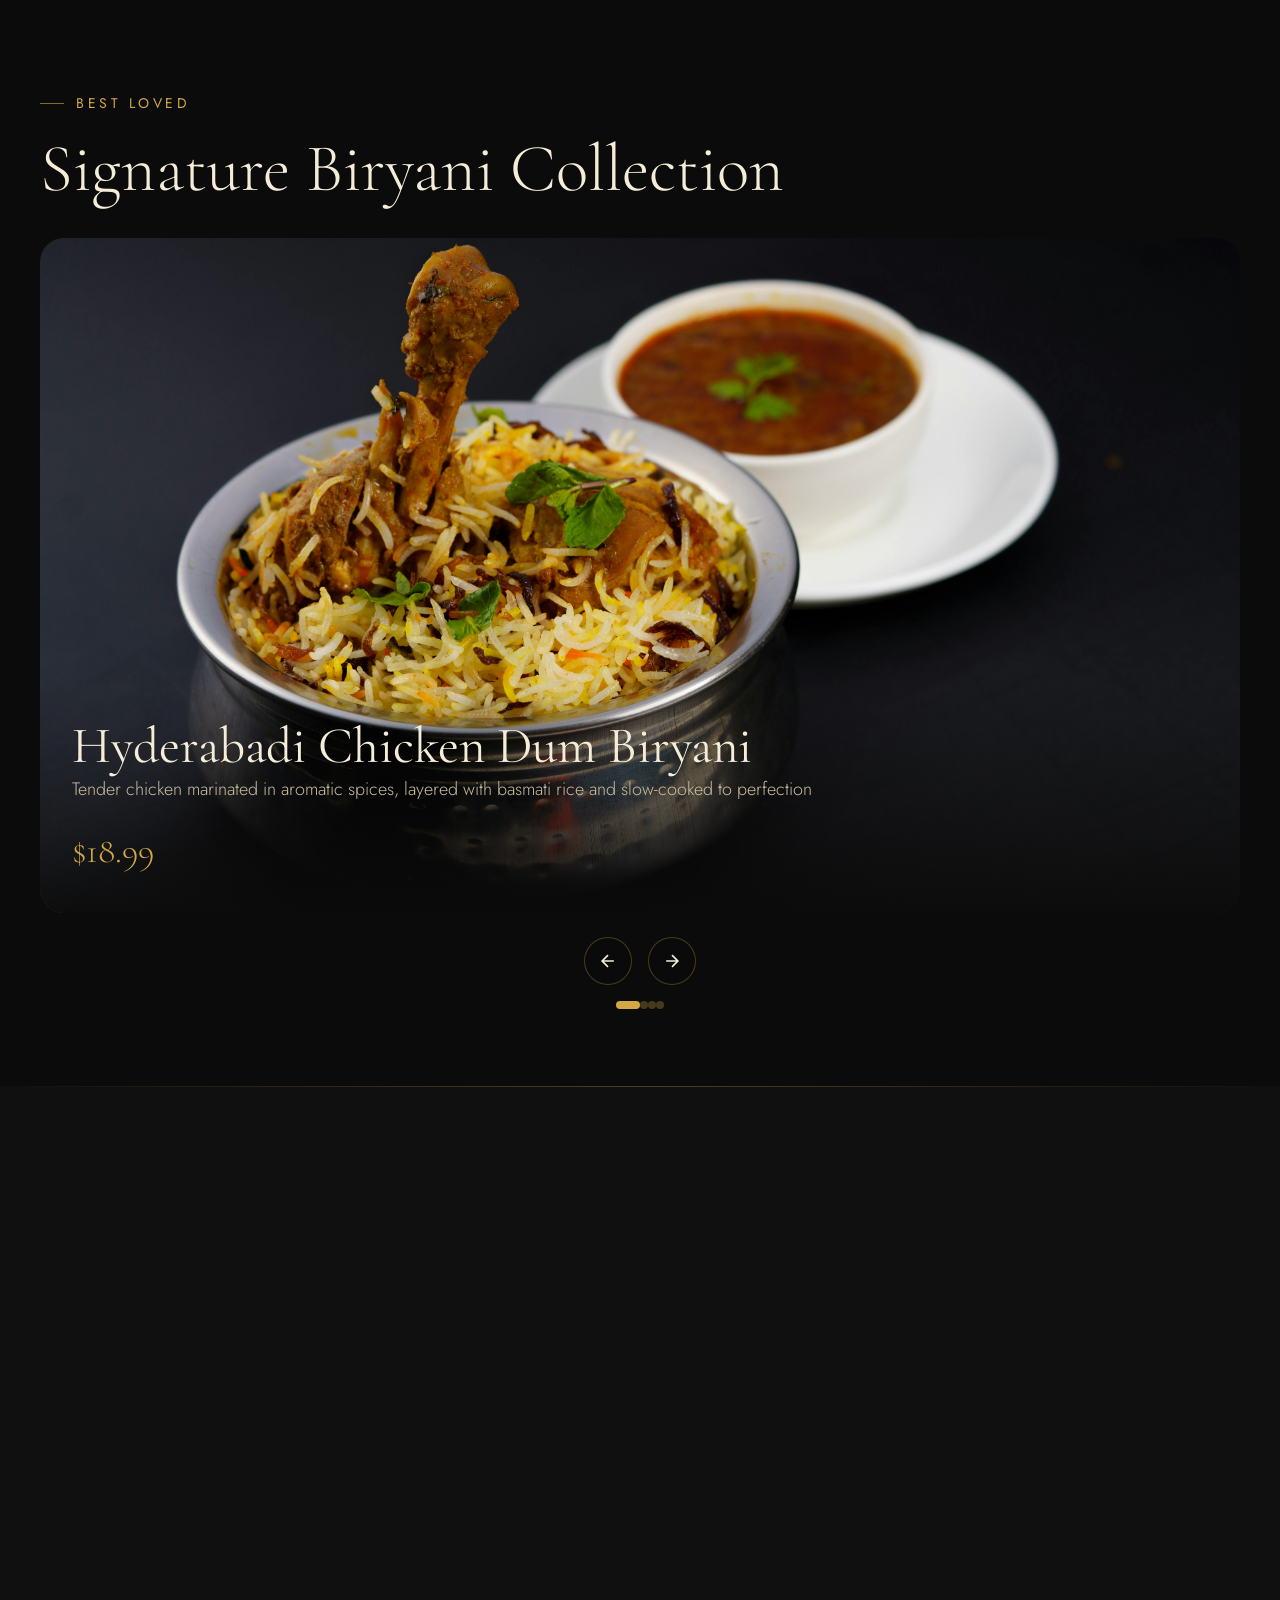
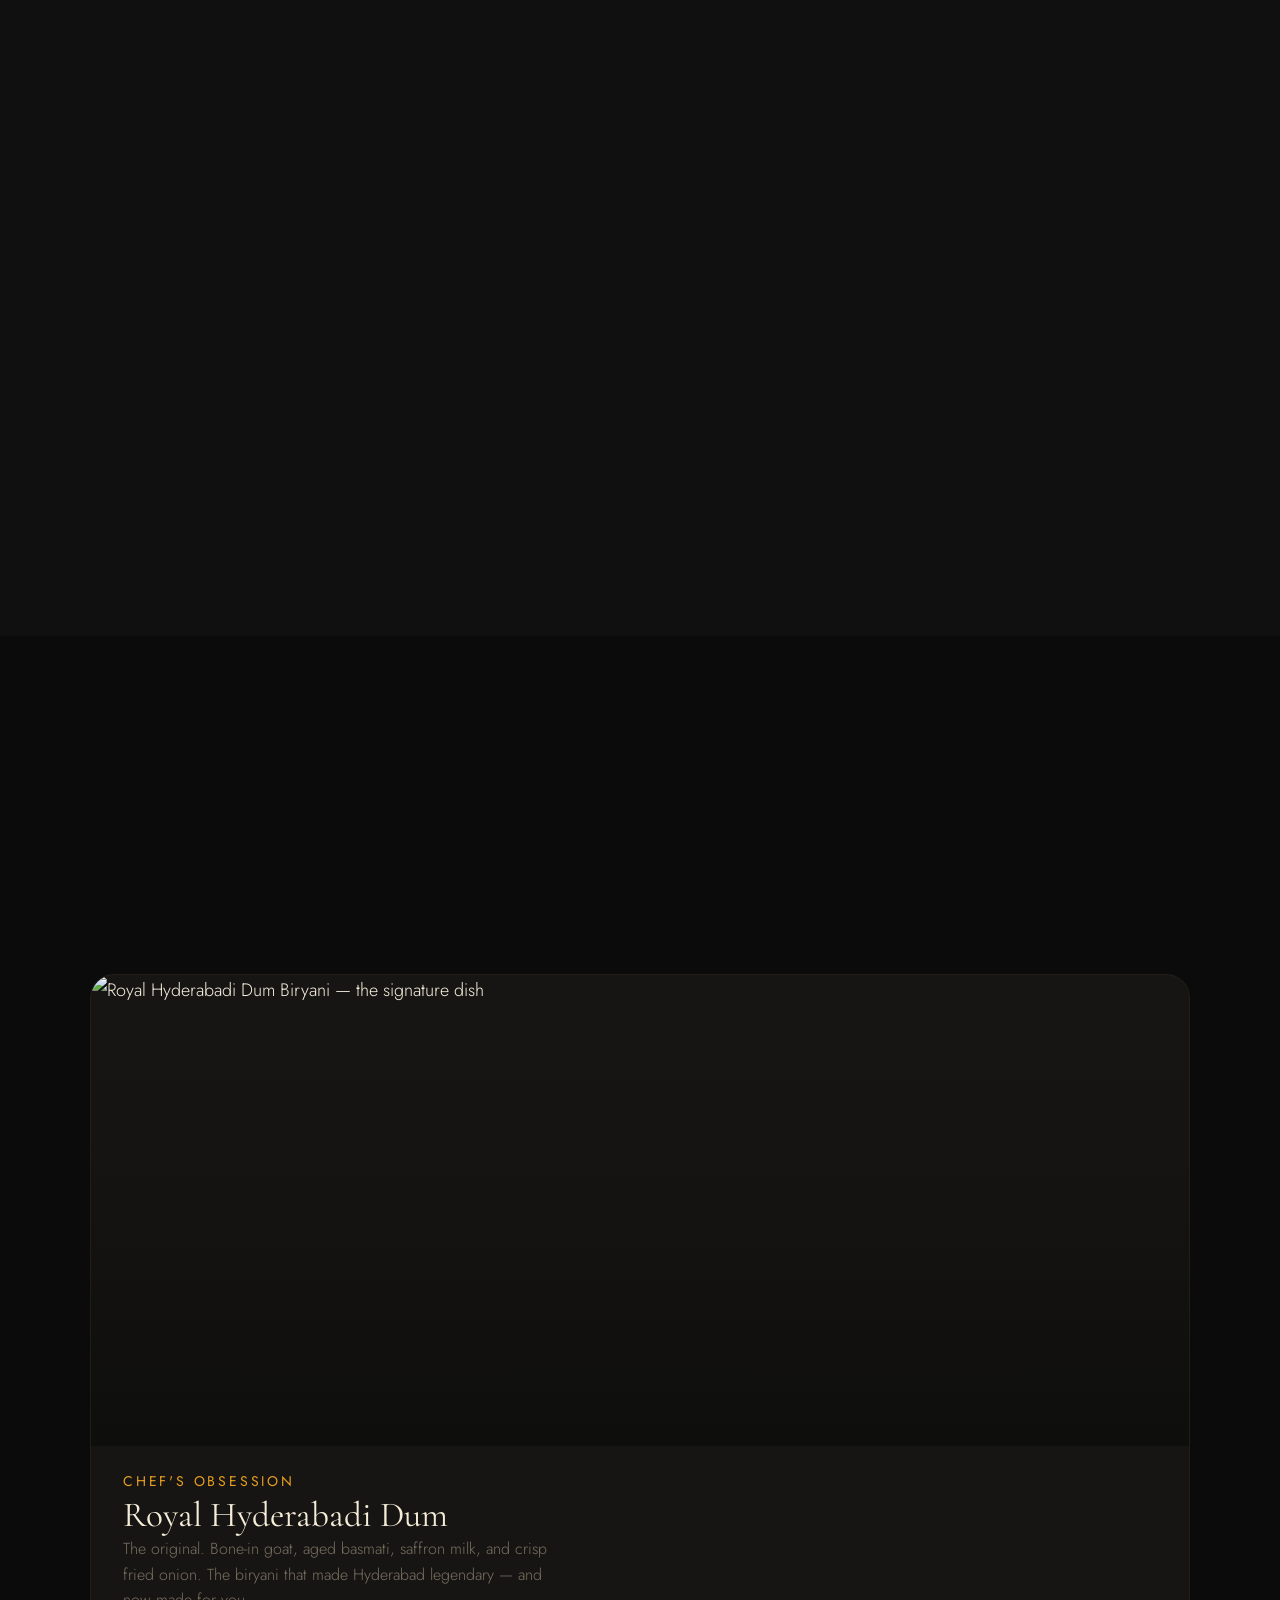
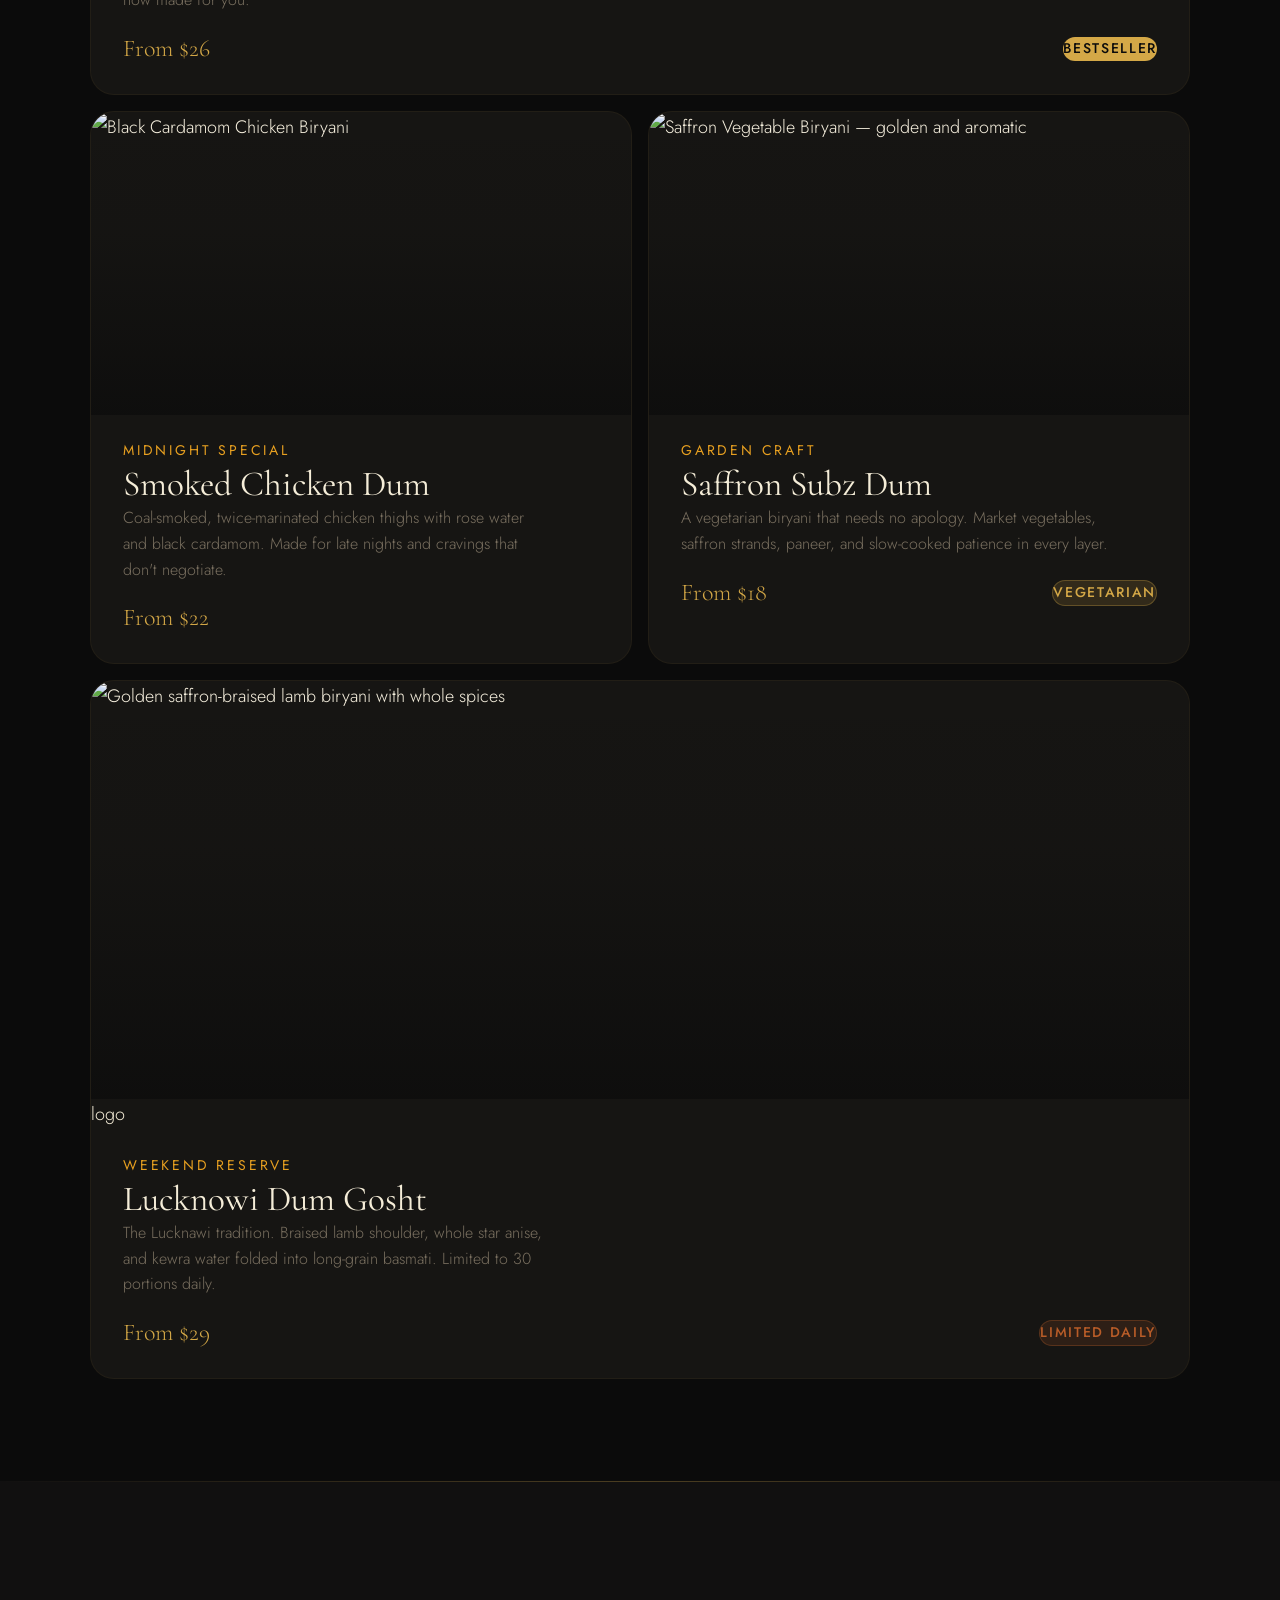
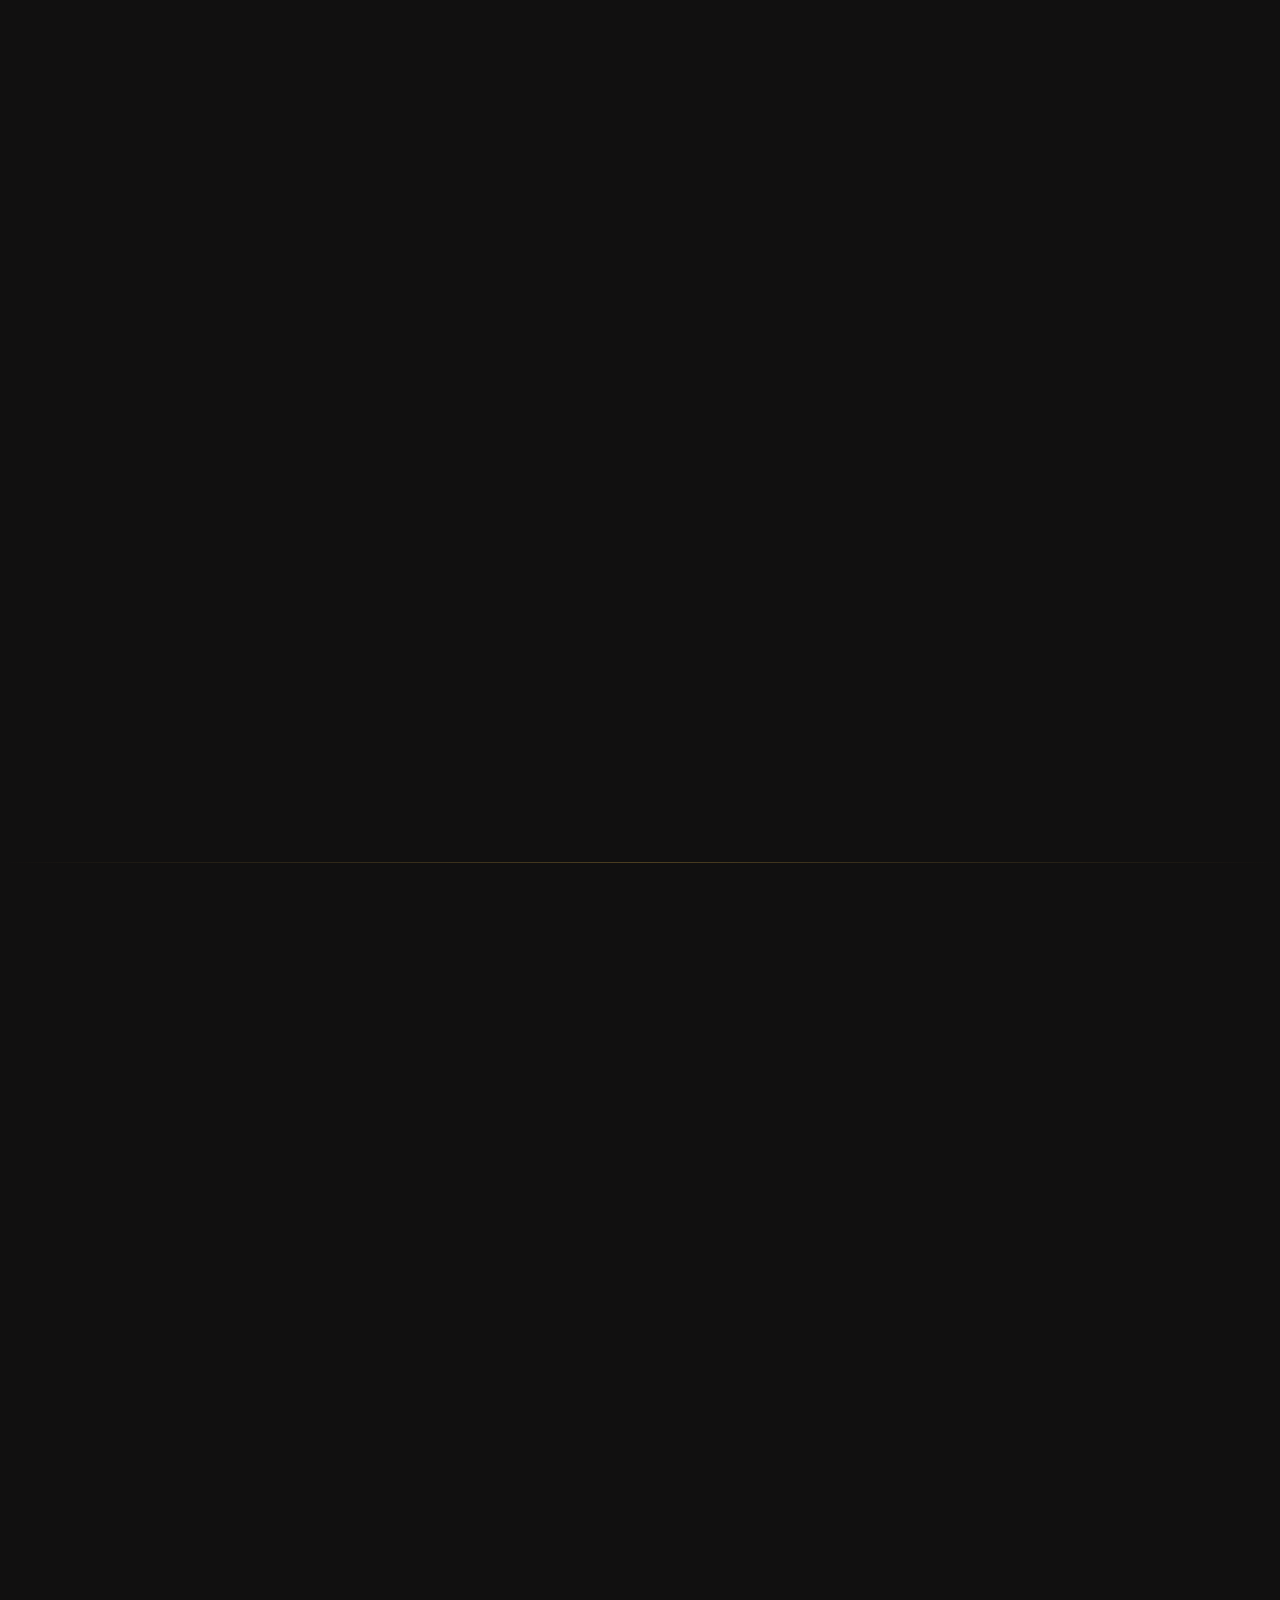
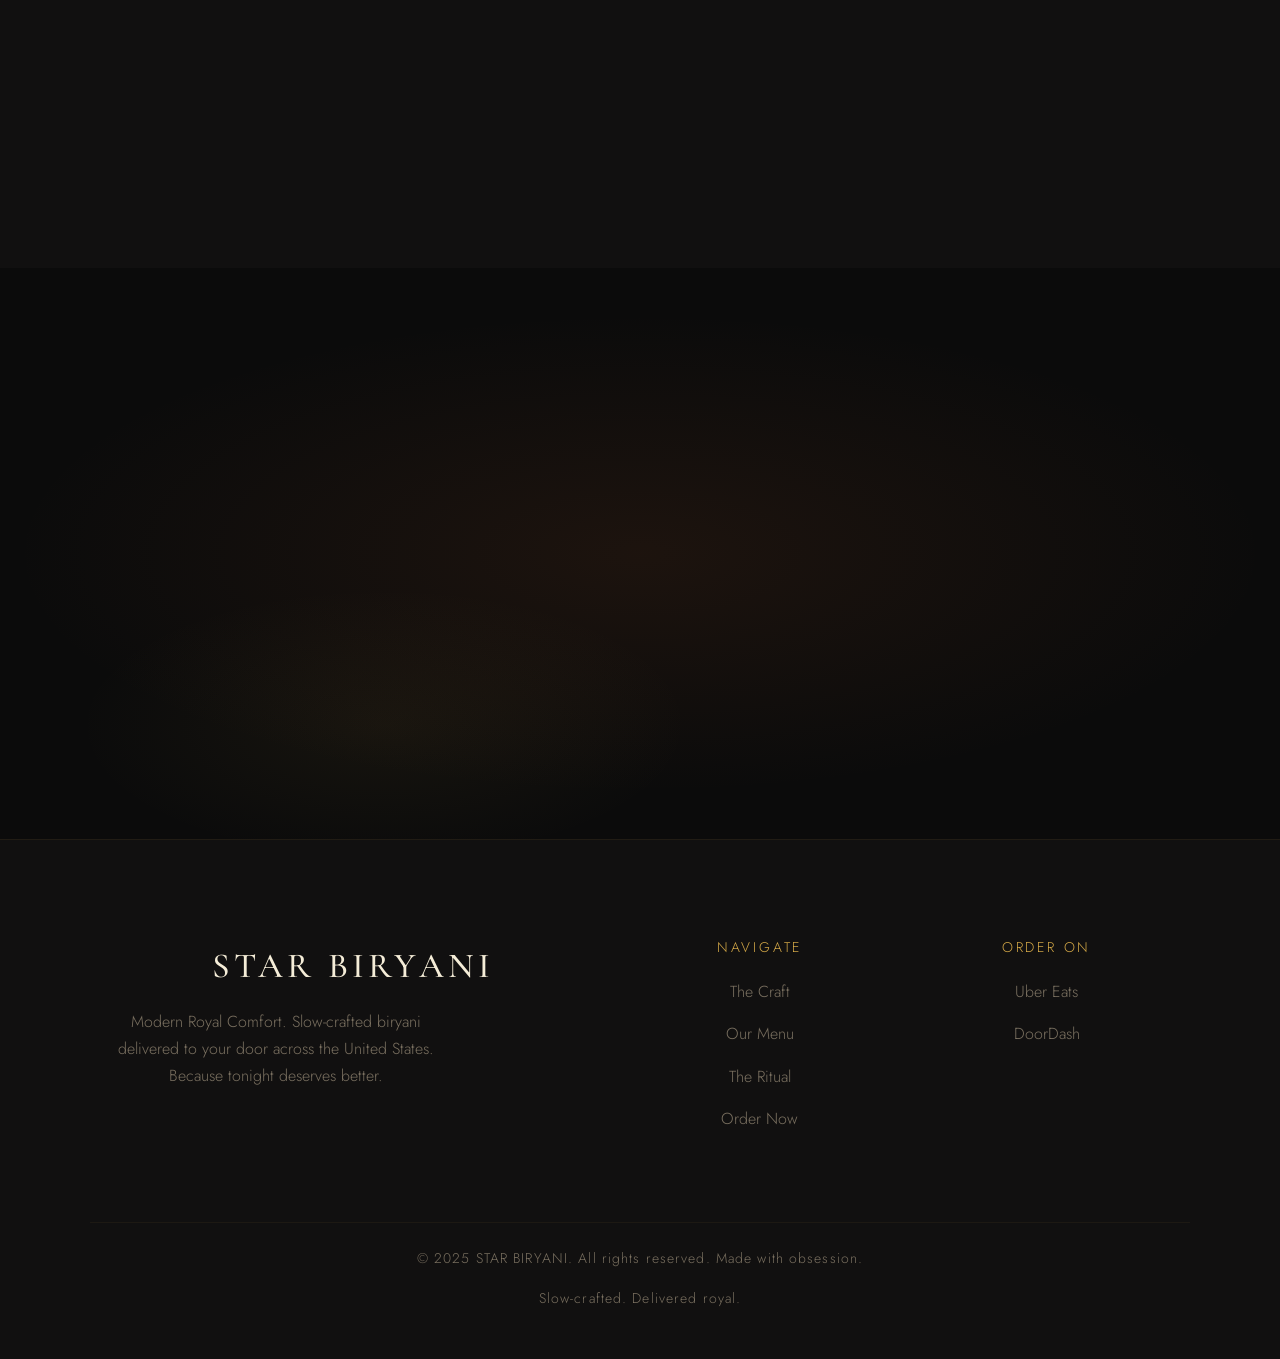
==== commit b20c8e3b: "updated the logos for the delivary partners" ====
--- a/index.html
+++ b/index.html
@@ -4,77 +4,218 @@
 <meta charset="UTF-8">
 <meta name="viewport" content="width=device-width, initial-scale=1.0">
 
-<!-- Primary Meta Tags -->
-<title>STAR BIRYANI - Authentic Hyderabadi Dum Biryani | Order Online | Delivery & Pickup</title>
-<meta name="title" content="STAR BIRYANI - Authentic Hyderabadi Dum Biryani | Order Online | Delivery & Pickup">
-<meta name="description" content="Experience authentic Hyderabadi dum biryani at STAR BIRYANI. Order online for delivery via Uber Eats and DoorDash. Premium ingredients, traditional recipes, and royal taste.">
-<meta name="keywords" content="hyderabadi biryani, dum biryani, biryani near me, indian food, authentic biryani, biryani delivery, order biryani online, best biryani, royal biryani, saffron biryani, indian restaurant, food delivery, takeout, catering">
-<meta name="robots" content="index, follow, max-image-preview:large, max-snippet:-1, max-video-preview:-1">
+<!-- =========================================================
+     PRIMARY META TAGS
+========================================================= -->
+<title>STAR BIRYANI | Authentic Hyderabadi Dum Biryani | Austin, Texas</title>
+
+<meta name="title" content="STAR BIRYANI | Authentic Hyderabadi Dum Biryani | Austin, Texas">
+
+<meta name="description"
+      content="Experience authentic Hyderabadi Dum Biryani at STAR BIRYANI in Austin, Texas. Visit our Anderson Lane and Sunset Valley locations or order online through Uber Eats and DoorDash for fresh, flavorful biryani, curries, kebabs, and more.">
+
+<meta name="keywords"
+      content="Star Biryani, Hyderabadi biryani, chicken biryani, mutton biryani, veg biryani, paneer biryani, fish biryani, egg biryani, boneless chicken biryani, chicken 65 biryani, ulavacharu biryani, Indian restaurant Austin, best biryani Austin, dum biryani, Indian food Austin, halal biryani, Uber Eats, DoorDash, catering, takeout, delivery">
+
+<meta name="robots"
+      content="index,follow,max-image-preview:large,max-snippet:-1,max-video-preview:-1">
+
 <meta name="author" content="STAR BIRYANI">
+
 <meta name="language" content="English">
+
 <meta name="revisit-after" content="7 days">
 
-<!-- Open Graph / Facebook -->
-<meta property="og:type" content="website">
-<meta property="og:url" content="https://biryani.life/">
-<meta property="og:title" content="STAR BIRYANI - Authentic Hyderabadi Dum Biryani">
-<meta property="og:description" content="Experience authentic Hyderabadi dum biryani crafted with tradition. Order online for delivery or pickup. Premium ingredients and royal taste.">
-<meta property="og:image" content="https://biryani.life/images/biryani-hero.jpg">
+<meta name="theme-color" content="#111111">
+
+<meta name="application-name" content="STAR BIRYANI">
+
+<meta name="apple-mobile-web-app-title" content="STAR BIRYANI">
+
+<meta name="apple-mobile-web-app-capable" content="yes">
+
+<meta name="apple-mobile-web-app-status-bar-style" content="black-translucent">
+
+<meta name="format-detection" content="telephone=yes">
+
+<!-- =========================================================
+     OPEN GRAPH
+========================================================= -->
+
+<meta property="og:type" content="restaurant">
+
+<meta property="og:site_name" content="STAR BIRYANI">
+
+<meta property="og:locale" content="en_US">
+
+<meta property="og:url" content="https://starbiryani.com/">
+
+<meta property="og:title"
+      content="STAR BIRYANI | Authentic Hyderabadi Dum Biryani">
+
+<meta property="og:description"
+      content="Enjoy authentic Hyderabadi Dum Biryani in Austin. Two convenient locations with online ordering through Uber Eats and DoorDash.">
+
+<meta property="og:image"
+      content="https://starbiryani.com/assets/images/hero/biryani-hero.jpg">
+
+<meta property="og:image:secure_url"
+      content="https://starbiryani.com/assets/images/hero/biryani-hero.jpg">
+
+<meta property="og:image:type" content="image/jpeg">
+
 <meta property="og:image:width" content="1200">
+
 <meta property="og:image:height" content="630">
-<meta property="og:image:alt" content="Steaming Hyderabadi dum biryani with saffron rice and tender meat">
-<meta property="og:site_name" content="STAR BIRYANI">
-<meta property="og:locale" content="en_US">
-
-<!-- Twitter -->
-<meta property="twitter:card" content="summary_large_image">
-<meta property="twitter:url" content="https://biryani.life/">
-<meta property="twitter:title" content="STAR BIRYANI - Authentic Hyderabadi Dum Biryani">
-<meta property="twitter:description" content="Experience authentic Hyderabadi dum biryani crafted with tradition. Order online for delivery or pickup.">
-<meta property="twitter:image" content="https://biryani.life/images/biryani-hero.jpg">
-<meta property="twitter:image:alt" content="Steaming Hyderabadi dum biryani with saffron rice and tender meat">
-<meta property="twitter:site" content="@BIRYANILIFE">
-<meta property="twitter:creator" content="@BIRYANILIFE">
-
-<!-- Geo Targeting & Local SEO -->
-<meta name="geo.region" content="US-NY">
-<meta name="geo.placename" content="New York City">
-<meta name="geo.position" content="40.7128;-74.0060">
-<meta name="ICBM" content="40.7128, -74.0060">
+
+<meta property="og:image:alt"
+      content="Authentic Hyderabadi Dum Biryani served at STAR BIRYANI">
+
+<!-- =========================================================
+     TWITTER
+========================================================= -->
+
+<meta name="twitter:card" content="summary_large_image">
+
+<meta name="twitter:url" content="https://starbiryani.com/">
+
+<meta name="twitter:title"
+      content="STAR BIRYANI | Authentic Hyderabadi Dum Biryani">
+
+<meta name="twitter:description"
+      content="Authentic Hyderabadi Dum Biryani in Austin, Texas. Order online or visit our Anderson Lane and Sunset Valley locations.">
+
+<meta name="twitter:image"
+      content="https://starbiryani.com/assets/images/hero/biryani-hero.jpg">
+
+<meta name="twitter:image:alt"
+      content="Authentic Hyderabadi Dum Biryani">
+
+<!-- Remove these unless you actually own a Twitter/X account -->
+
+<!--
+<meta name="twitter:site" content="@StarBiryani">
+<meta name="twitter:creator" content="@StarBiryani">
+-->
+
+<!-- =========================================================
+     LOCAL SEO
+========================================================= -->
+
+<meta name="geo.region" content="US-TX">
+
+<meta name="geo.placename" content="Austin">
+
+<meta name="geo.position" content="30.353300;-97.733900">
+
+<meta name="ICBM" content="30.353300,-97.733900">
+
 <meta name="distribution" content="global">
+
 <meta name="coverage" content="worldwide">
+
 <meta name="target_country" content="US">
-<meta name="city" content="New York">
-<meta name="state" content="New York">
-<meta name="zip" content="10001">
+
+<meta name="city" content="Austin">
+
+<meta name="state" content="Texas">
+
 <meta name="country" content="United States">
 
-<!-- Business Information -->
-<meta name="business:contact_data:street_address" content="123 Restaurant Row, New York, NY 10001">
-<meta name="business:contact_data:locality" content="New York">
-<meta name="business:contact_data:region" content="NY">
-<meta name="business:contact_data:postal_code" content="10001">
-<meta name="business:contact_data:country_name" content="USA">
-<meta name="business:contact_data:phone_number" content="+1-212-555-BIRI">
-<meta name="business:contact_data:website" content="https://biryani.life/">
-<meta name="business:contact_data:email" content="orders@biryani.life">
-
-<!-- Food & Restaurant Specific Meta -->
-<meta name="food:category" content="Indian Cuisine, Biryani, Hyderabadi Food">
-<meta name="restaurant:menu" content="https://biryani.life/menu.html">
-<meta name="restaurant:delivery_service" content="Uber Eats, DoorDash">
-<meta name="restaurant:price_range" content="$$">
-<meta name="restaurant:style" content="Fine Dining, Casual Dining, Delivery">
-<meta name="restaurant:cuisine" content="Indian, Hyderabadi">
-
-<!-- Technical SEO -->
-<link rel="canonical" href="https://biryani.life/">
-<link rel="alternate" hreflang="en" href="https://biryani.life/">
-<link rel="alternate" hreflang="x-default" href="https://biryani.life/">
+<!-- =========================================================
+     BUSINESS INFORMATION
+========================================================= -->
+
+<meta name="business:contact_data:street_address"
+      content="2900 W Anderson Ln Ste 12D, Austin, TX 78757">
+
+<meta name="business:contact_data:locality"
+      content="Austin">
+
+<meta name="business:contact_data:region"
+      content="Texas">
+
+<meta name="business:contact_data:postal_code"
+      content="78757">
+
+<meta name="business:contact_data:country_name"
+      content="United States">
+
+<meta name="business:contact_data:website"
+      content="https://starbiryani.com">
+
+<meta name="business:contact_data:phone_number"
+      content="+1-512-555-0000">
+
+<meta name="business:contact_data:email"
+      content="info@starbiryani.com">
+
+<!-- =========================================================
+     RESTAURANT META
+========================================================= -->
+
+<meta name="food:category"
+      content="Indian Cuisine, Hyderabadi Cuisine, Biryani">
+
+<meta name="restaurant:menu"
+      content="https://starbiryani.com/menu">
+
+<meta name="restaurant:delivery_service"
+      content="Uber Eats, DoorDash">
+
+<meta name="restaurant:price_range"
+      content="$$">
+
+<meta name="restaurant:style"
+      content="Casual Dining, Takeout, Delivery">
+
+<meta name="restaurant:cuisine"
+      content="Indian, Hyderabadi">
+
+<!-- =========================================================
+     CANONICAL
+========================================================= -->
+
+<link rel="canonical"
+      href="https://starbiryani.com/">
+
+<link rel="alternate"
+      hreflang="en-us"
+      href="https://starbiryani.com/">
+
+<link rel="alternate"
+      hreflang="x-default"
+      href="https://starbiryani.com/">
+
+<!-- =========================================================
+     DNS PREFETCH
+========================================================= -->
+
 <link rel="dns-prefetch" href="//fonts.googleapis.com">
+
+<link rel="dns-prefetch" href="//fonts.gstatic.com">
+
 <link rel="dns-prefetch" href="//maps.googleapis.com">
+
+<link rel="dns-prefetch" href="//maps.gstatic.com">
+
 <link rel="dns-prefetch" href="//www.googletagmanager.com">
 
+<link rel="dns-prefetch" href="//www.google-analytics.com">
+
+<link rel="dns-prefetch" href="//www.ubereats.com">
+
+<link rel="dns-prefetch" href="//www.doordash.com">
+
+<!-- =========================================================
+     PRECONNECT
+========================================================= -->
+
+<link rel="preconnect" href="https://fonts.googleapis.com">
+
+<link rel="preconnect"
+      href="https://fonts.gstatic.com"
+      crossorigin>
 <style>
   /* Watermark Styles */
   .watermark {
@@ -120,108 +261,201 @@
 <link rel="apple-touch-icon" href="https://biryani.life/apple-touch-icon.png">
 <link rel="manifest" href="https://biryani.life/manifest.json">
 
-<!-- Structured Data - Restaurant -->
+<!-- ==========================================================
+     STRUCTURED DATA - ORGANIZATION / RESTAURANT
+========================================================== -->
 <script type="application/ld+json">
 {
-  "@context": "https://schema.org",
-  "@type": "Restaurant",
-  "name": "STAR BIRYANI",
-  "description": "Authentic Hyderabadi dum biryani crafted with tradition and served with pride",
-  "url": "https://biryani.life/",
-  "telephone": "+1-212-555-BIRI",
-  "email": "orders@biryani.life",
-  "address": {
-    "@type": "PostalAddress",
-    "streetAddress": "123 Restaurant Row",
-    "addressLocality": "New York",
-    "addressRegion": "NY",
-    "postalCode": "10001",
-    "addressCountry": "US"
-  },
-  "geo": {
-    "@type": "GeoCoordinates",
-    "latitude": 40.7128,
-    "longitude": -74.0060
-  },
-  "openingHours": [
-    "Mo-Su 11:00-23:00"
-  ],
-  "priceRange": "$$",
-  "servesCuisine": ["Indian", "Hyderabadi", "Biryani"],
-  "menu": "https://biryani.life/menu.html",
-  "acceptsReservations": true,
-  "hasMenu": true,
-  "aggregateRating": {
-    "@type": "AggregateRating",
-    "ratingValue": "4.8",
-    "reviewCount": "342",
-    "bestRating": "5",
-    "worstRating": "1"
-  },
-  "image": "https://biryani.life/images/biryani-hero.jpg",
-  "logo": "assets\images\star_biryani_logo.jpg",
-  "sameAs": [
-    "https://www.instagram.com/biryanilife",
-    "https://www.facebook.com/biryanilife",
-    "https://www.twitter.com/biryanilife"
+  "@context":"https://schema.org",
+  "@type":"Restaurant",
+  "@id":"https://starbiryani.com/#restaurant",
+
+  "name":"STAR BIRYANI",
+
+  "url":"https://starbiryani.com/",
+
+  "logo":"https://starbiryani.com/assets/images/star_biryani_logo.jpg",
+
+  "image":"https://starbiryani.com/assets/images/hero/biryani-hero.jpg",
+
+  "description":"Authentic Hyderabadi Dum Biryani, kebabs, curries, appetizers and catering served at STAR BIRYANI in Austin, Texas.",
+
+  "telephone":"+1-512-452-8199",
+
+  "email":"info@starbiryani.com",
+
+  "priceRange":"$$",
+
+  "acceptsReservations":true,
+
+  "menu":"https://starbiryani.com/menu.html",
+
+  "servesCuisine":[
+      "Indian",
+      "Hyderabadi",
+      "Biryani"
   ]
 }
 </script>
 
-<!-- Structured Data - Food Delivery Service -->
+<!-- ==========================================================
+     ANDERSON LANE LOCATION
+========================================================== -->
 <script type="application/ld+json">
 {
-  "@context": "https://schema.org",
-  "@type": "FoodEstablishment",
-  "name": "STAR BIRYANI",
-  "description": "Authentic Hyderabadi dum biryani delivery service",
-  "url": "https://biryani.life/",
-  "offersDeliveryService": true,
-  "hasDeliveryService": {
-    "@type": "DeliveryService",
-    "name": "STAR BIRYANI Delivery",
-    "areaServed": {
-      "@type": "GeoCircle",
-      "geoMidpoint": {
-        "@type": "GeoCoordinates",
-        "latitude": 40.7128,
-        "longitude": -74.0060
+  "@context":"https://schema.org",
+  "@type":"Restaurant",
+
+  "@id":"https://starbiryani.com/#anderson-lane",
+
+  "name":"STAR BIRYANI - Anderson Lane",
+
+  "url":"https://starbiryani.com/contact.html",
+
+  "telephone":"+1-512-452-8199",
+
+  "email":"info@starbiryani.com",
+
+  "address":{
+      "@type":"PostalAddress",
+      "streetAddress":"2900 W Anderson Ln Ste 12D",
+      "addressLocality":"Austin",
+      "addressRegion":"TX",
+      "postalCode":"78757",
+      "addressCountry":"US"
+  },
+
+  "geo":{
+      "@type":"GeoCoordinates",
+      "latitude":30.3533,
+      "longitude":-97.7339
+  },
+
+  "openingHoursSpecification":[
+      {
+          "@type":"OpeningHoursSpecification",
+          "dayOfWeek":[
+              "Monday",
+              "Tuesday",
+              "Wednesday",
+              "Thursday",
+              "Friday"
+          ],
+          "opens":"11:00",
+          "closes":"22:00"
       },
-      "geoRadius": "15"
-    }
-  },
-  "availableOnDeliveryApp": [
-    {
-      "@type": "SoftwareApplication",
-      "name": "Uber Eats",
-      "url": "https://www.ubereats.com/store/biryani-life"
-    },
-    {
-      "@type": "SoftwareApplication", 
-      "name": "DoorDash",
-      "url": "https://www.doordash.com/store/biryani-life"
-    }
-  ]
+      {
+          "@type":"OpeningHoursSpecification",
+          "dayOfWeek":[
+              "Saturday",
+              "Sunday"
+          ],
+          "opens":"11:00",
+          "closes":"23:00"
+      }
+  ],
+
+  "hasMap":"https://www.google.com/maps/search/?api=1&query=2900+W+Anderson+Ln+Ste+12D,+Austin,+TX+78757",
+
+  "servesCuisine":[
+      "Indian",
+      "Hyderabadi",
+      "Biryani"
+  ],
+
+  "priceRange":"$$"
 }
 </script>
 
-<!-- Structured Data - WebSite -->
+<!-- ==========================================================
+     SUNSET VALLEY LOCATION
+========================================================== -->
 <script type="application/ld+json">
 {
-  "@context": "https://schema.org",
-  "@type": "WebSite",
-  "name": "STAR BIRYANI",
-  "url": "https://biryani.life/",
-  "description": "Authentic Hyderabadi dum biryani - Order online for delivery or pickup",
-  "potentialAction": {
-    "@type": "SearchAction",
-    "target": "https://biryani.life/search?q={search_term_string}",
-    "query-input": "required name=search_term_string"
+  "@context":"https://schema.org",
+  "@type":"Restaurant",
+
+  "@id":"https://starbiryani.com/#sunset-valley",
+
+  "name":"STAR BIRYANI - Sunset Valley",
+
+  "url":"https://starbiryani.com/contact.html",
+
+  "telephone":"+1-512-520-5749",
+
+  "email":"info@starbiryani.com",
+
+  "address":{
+      "@type":"PostalAddress",
+      "streetAddress":"4894 US-290 W",
+      "addressLocality":"Austin",
+      "addressRegion":"TX",
+      "postalCode":"78745",
+      "addressCountry":"US"
   },
-  "publisher": {
-    "@type": "Organization",
-    "name": "STAR BIRYANI",
-    "url": "https://biryani.life/"
+
+  "geo":{
+      "@type":"GeoCoordinates",
+      "latitude":30.229,
+      "longitude":-97.846
+  },
+
+  "openingHoursSpecification":[
+      {
+          "@type":"OpeningHoursSpecification",
+          "dayOfWeek":[
+              "Monday",
+              "Tuesday",
+              "Wednesday",
+              "Thursday",
+              "Friday"
+          ],
+          "opens":"11:00",
+          "closes":"22:00"
+      },
+      {
+          "@type":"OpeningHoursSpecification",
+          "dayOfWeek":[
+              "Saturday",
+              "Sunday"
+          ],
+          "opens":"11:00",
+          "closes":"23:00"
+      }
+  ],
+
+  "hasMap":"https://www.google.com/maps/search/?api=1&query=4894+US-290+W,+Austin,+TX+78745",
+
+  "servesCuisine":[
+      "Indian",
+      "Hyderabadi",
+      "Biryani"
+  ],
+
+  "priceRange":"$$"
+}
+</script>
+
+<!-- ==========================================================
+     WEBSITE
+========================================================== -->
+<script type="application/ld+json">
+{
+  "@context":"https://schema.org",
+
+  "@type":"WebSite",
+
+  "@id":"https://starbiryani.com/#website",
+
+  "name":"STAR BIRYANI",
+
+  "url":"https://starbiryani.com/",
+
+  "description":"Authentic Hyderabadi Dum Biryani served in Austin, Texas.",
+
+  "publisher":{
+      "@type":"Restaurant",
+      "@id":"https://starbiryani.com/#restaurant"
   }
 }
 </script>
@@ -2514,6 +2748,10 @@
             <img src="assets/images/delivery-apps/ubereats-com-logo.png" alt="Uber Eats" class="delivery-logo" style="width:100px;height:auto;background:transparent;padding:0;">
             <span class="delivery-name">Uber Eats</span>
           </a>
+          <a href="https://squareup.com/market/star-biryani" target="_blank" rel="noopener noreferrer" style="display:inline-flex;align-items:center;gap:.75rem;padding:.9rem 1rem;border:1px solid rgba(212,168,71,0.15);border-radius:999px;background:rgba(255,255,255,0.04);text-decoration:none;color:inherit;">
+            <img src="assets/images/delivery-apps/square-logo.png" alt="Square" class="delivery-logo" style="width:100px;height:auto;background:transparent;padding:0;">
+            <span class="delivery-name">Square</span>
+          </a>
         </div>
       </article>
       <article class="delivery-app">
@@ -2526,6 +2764,10 @@
           <a href="https://www.ubereats.com/store/star-biryani-sunset-valley/7vtltvEnUyS_8P09y3qHOg" target="_blank" rel="noopener noreferrer" style="display:inline-flex;align-items:center;gap:.75rem;padding:.9rem 1rem;border:1px solid rgba(212,168,71,0.15);border-radius:999px;background:rgba(255,255,255,0.04);text-decoration:none;color:inherit;">
             <img src="assets/images/delivery-apps/ubereats-com-logo.png" alt="Uber Eats" class="delivery-logo" style="width:100px;height:auto;background:transparent;padding:0;">
             <span class="delivery-name">Uber Eats</span>
+          </a>
+          <a href="https://squareup.com/market/star-biryani" target="_blank" rel="noopener noreferrer" style="display:inline-flex;align-items:center;gap:.75rem;padding:.9rem 1rem;border:1px solid rgba(212,168,71,0.15);border-radius:999px;background:rgba(255,255,255,0.04);text-decoration:none;color:inherit;">
+            <img src="assets/images/delivery-apps/square-logo.png" alt="Square" class="delivery-logo" style="width:100px;height:auto;background:transparent;padding:0;">
+            <span class="delivery-name">Square</span>
           </a>
         </div>
       </article>
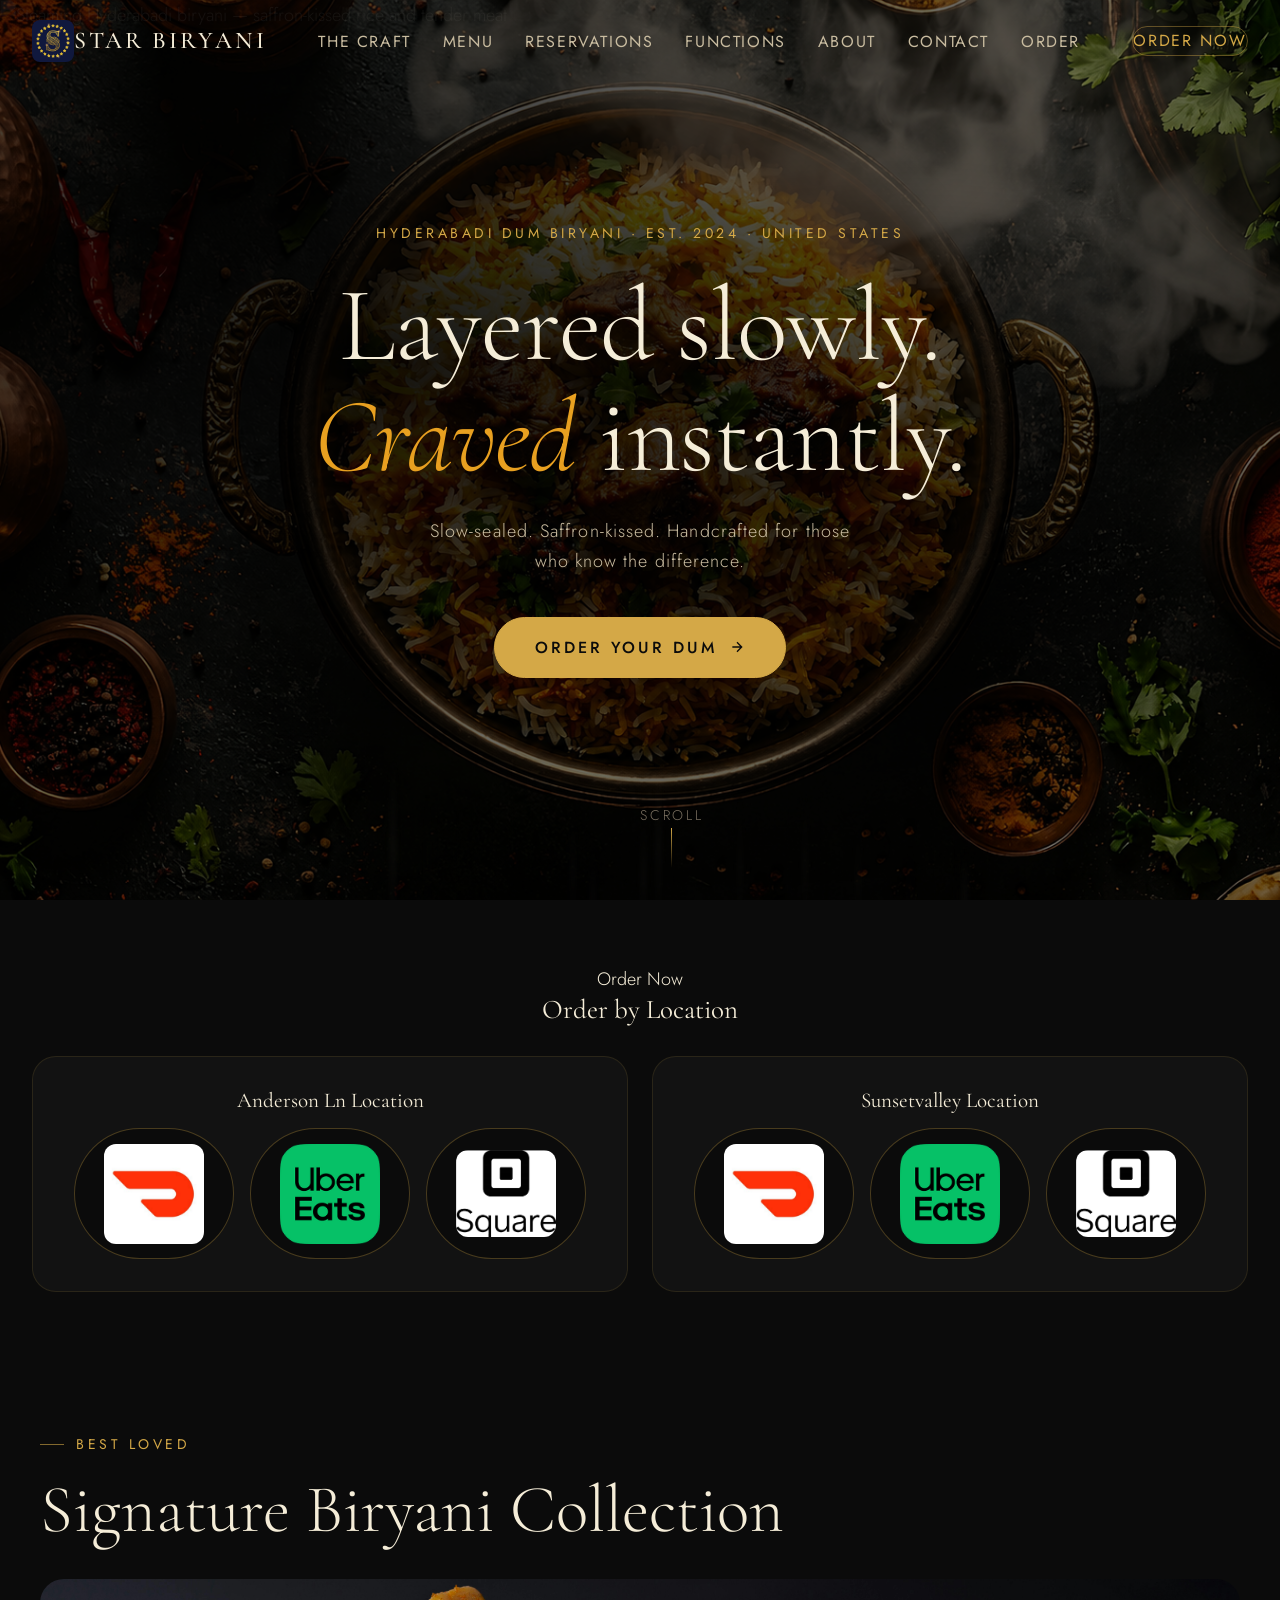
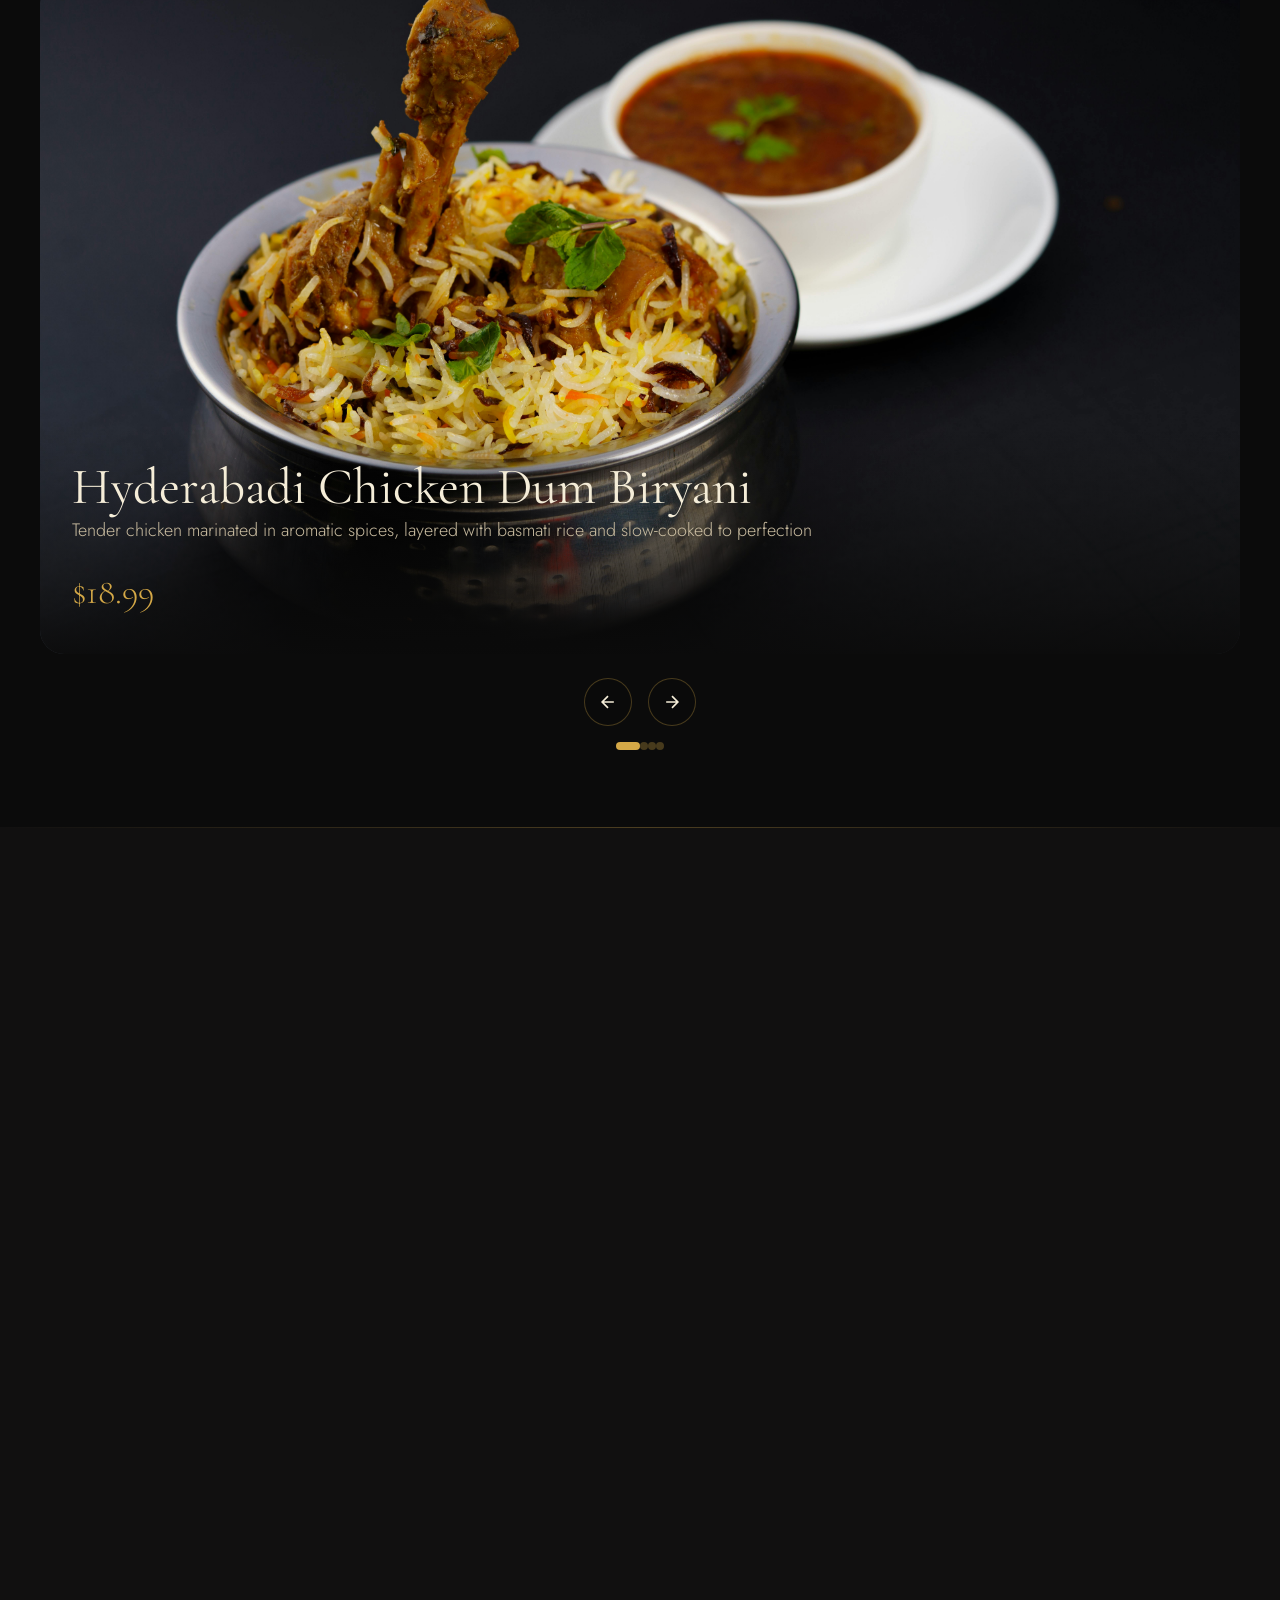
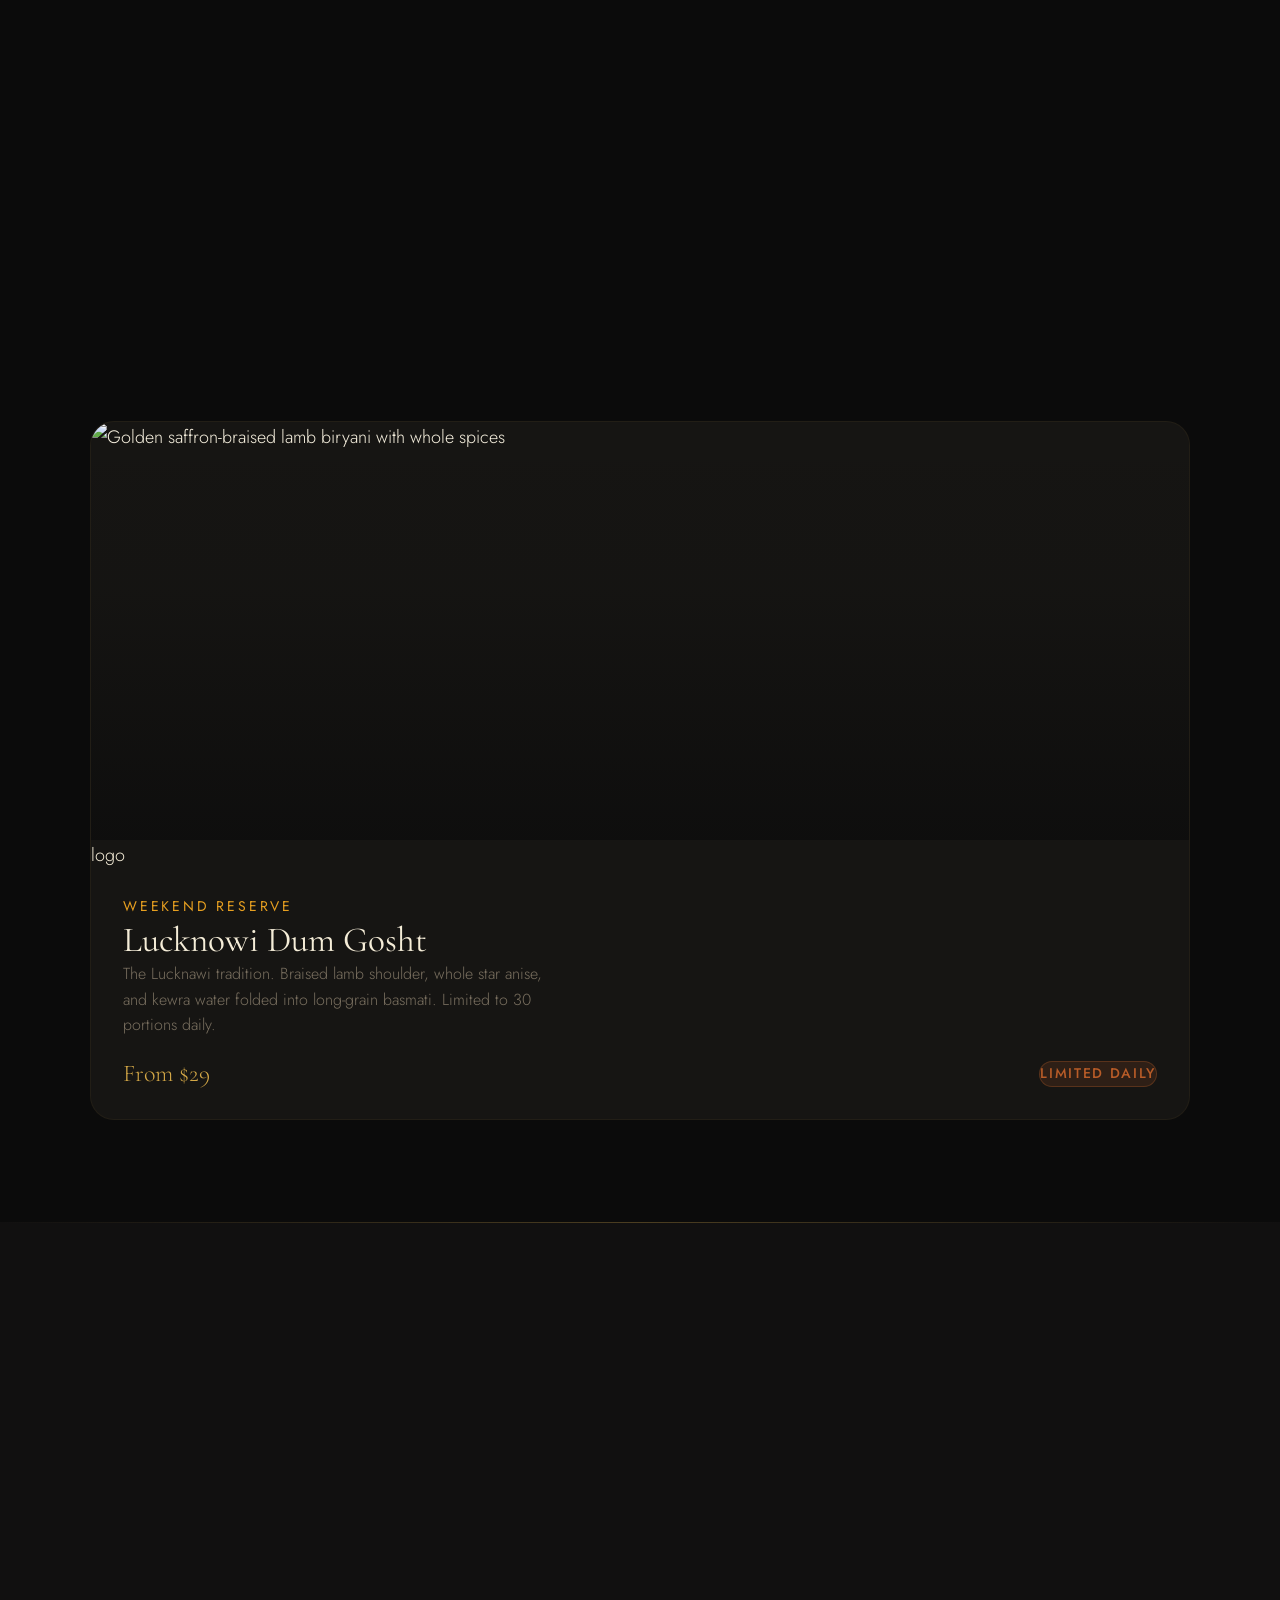
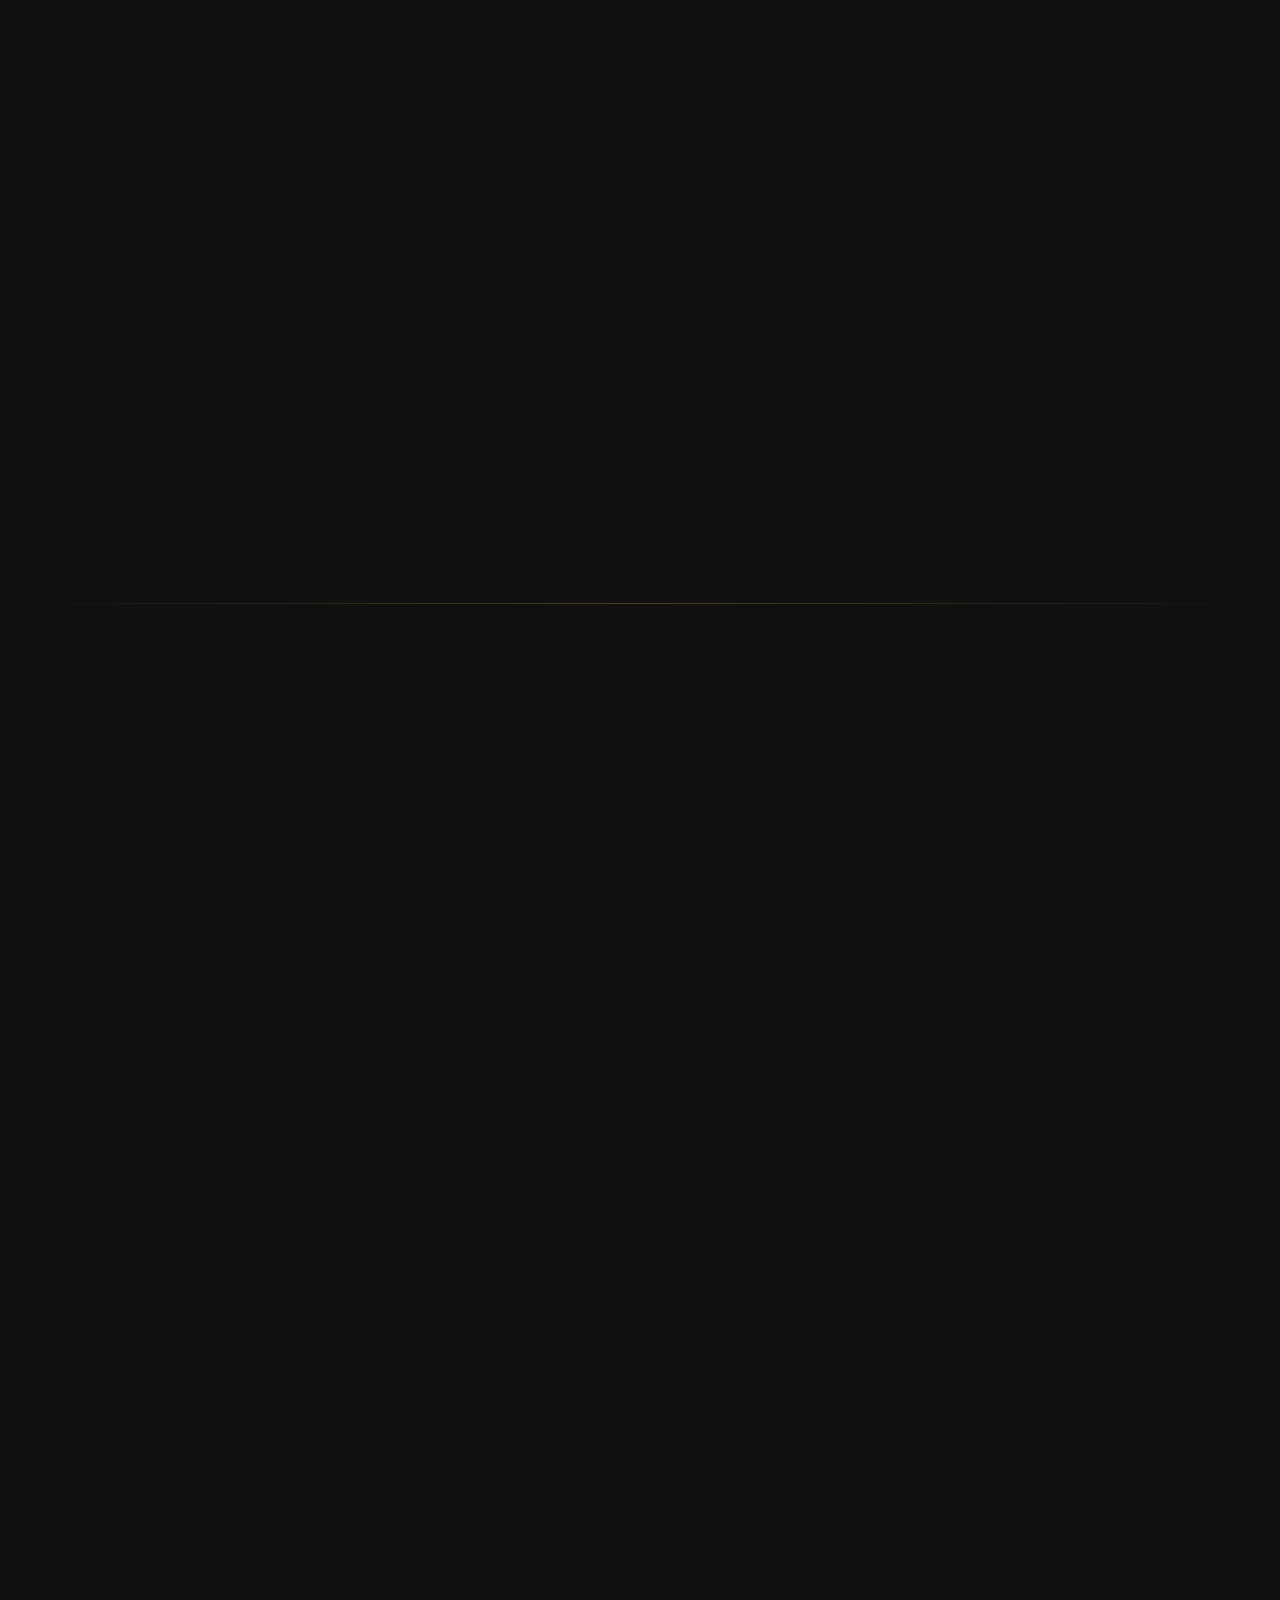
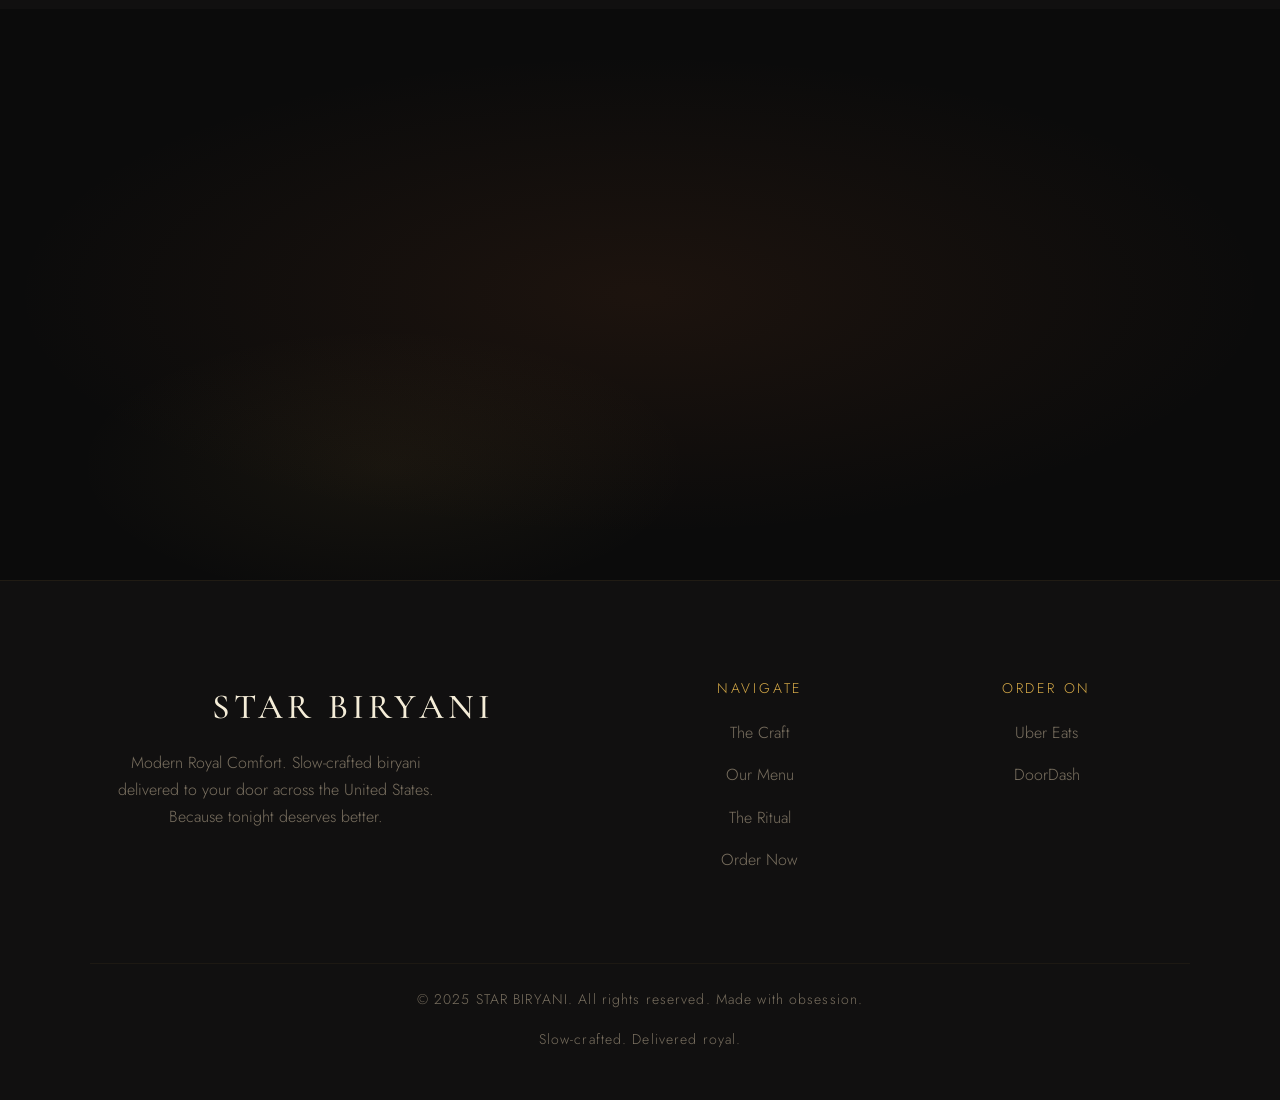
==== commit c8bacbfc: "updated the full location issue and the oder section" ====
--- a/index.html
+++ b/index.html
@@ -2194,124 +2194,48 @@
 }
 
 /* =====================================================
-   DELIVERY SECTION
+   ORDER BUTTONS
 ===================================================== */
-.delivery-section {
+.order-section {
   background: var(--black);
-  position: relative;
-}
-
-.delivery-section::before {
-  content: '';
-  position: absolute;
-  top: 0; left: 0; right: 0;
-  height: 1px;
-  background: linear-gradient(to right, transparent, rgba(212,168,71,0.3), transparent);
-}
-
-.delivery-inner {
-  max-width: 1100px;
-  margin: 0 auto;
-}
-
-.delivery-header {
+  padding: var(--space-16) var(--space-8);
   text-align: center;
-  margin-bottom: var(--space-12);
-}
-
-.delivery-sub {
-  font-size: var(--text-base);
-  color: var(--ivory-faint);
-  margin-top: var(--space-4);
-  max-width: 50ch;
-  margin-inline: auto;
-}
-
-.delivery-grid {
-  display: grid;
-  grid-template-columns: repeat(6, 1fr);
-  gap: var(--space-4);
-}
-
-.delivery-card {
+}
+
+.order-buttons {
   display: flex;
-  flex-direction: column;
-  align-items: center;
   justify-content: center;
   gap: var(--space-4);
-  padding: var(--space-8) var(--space-6);
-  background: var(--dark-2);
-  border: 1px solid rgba(212,168,71,0.08);
-  border-radius: var(--radius-xl);
-  text-align: center;
-  transition: background var(--transition), border-color var(--transition), transform var(--transition-slow), box-shadow var(--transition);
+  margin-top: var(--space-8);
+  flex-wrap: wrap;
+}
+
+.order-btn {
+  display: flex;
+  align-items: center;
+  gap: var(--space-2);
+  padding: var(--space-3) var(--space-6);
+  border: 1px solid rgba(212,168,71,0.3);
+  border-radius: var(--radius-full);
+  background: rgba(11,11,11,0.8);
+  color: var(--ivory);
   text-decoration: none;
-  cursor: pointer;
-  min-height: 200px;
-}
-
-.delivery-card:hover {
-  background: var(--dark-3);
-  border-color: rgba(212,168,71,0.3);
-  transform: translateY(-6px);
-  box-shadow: 0 24px 60px rgba(0,0,0,0.5), 0 0 40px rgba(212,168,71,0.08);
-}
-
-.delivery-card:active { transform: scale(0.98) translateY(-2px); }
-
-.delivery-logo {
-  width: 48px;
-  height: 48px;
-  object-fit: contain;
-  filter: brightness(0) invert(1);
-  opacity: 0.7;
-  transition: opacity var(--transition), filter var(--transition);
-}
-
-.delivery-card:hover .delivery-logo {
-  opacity: 1;
-  filter: brightness(0) saturate(100%) invert(76%) sepia(43%) saturate(550%) hue-rotate(5deg) brightness(110%) contrast(90%);
-}
-
-.delivery-name {
-  font-family: var(--font-display);
-  font-size: var(--text-lg);
-  color: var(--ivory);
-  font-weight: 400;
-  letter-spacing: 0.04em;
-}
-
-.delivery-time {
-  font-size: var(--text-xs);
-  letter-spacing: 0.15em;
+  transition: all var(--transition);
+  font-size: var(--text-sm);
+  letter-spacing: 0.1em;
   text-transform: uppercase;
-  color: var(--ivory-faint);
-}
-
-.delivery-arrow {
+}
+
+.order-btn:hover {
+  background: var(--gold);
+  color: var(--black);
+  border-color: var(--gold);
+  transform: translateY(-2px);
+}
+
+.order-btn svg {
   width: 20px;
   height: 20px;
-  color: var(--gold);
-  opacity: 0;
-  transform: translateX(-8px);
-  transition: opacity var(--transition), transform var(--transition);
-}
-
-.delivery-card:hover .delivery-arrow {
-  opacity: 1;
-  transform: translateX(0);
-}
-
-@media (max-width: 768px) {
-  .delivery-grid { grid-template-columns: repeat(3, 1fr); }
-}
-
-@media (max-width: 500px) {
-  .delivery-grid { grid-template-columns: repeat(2, 1fr); }
-}
-
-@media (max-width: 400px) {
-  .delivery-grid { grid-template-columns: 1fr; }
 }
 
 /* =====================================================
@@ -2731,49 +2655,42 @@
   </div>
 </section>
 
-<!-- DELIVERY APPS SECTION -->
-<section class="delivery-section" id="order" aria-labelledby="delivery-heading">
-  <div class="reveal">
-    <p class="section-eyebrow">Order Now</p>
-    <h2 class="section-title" id="delivery-heading">Order by Location</h2>
-    <div class="delivery-apps">
-      <article class="delivery-app">
-        <h3 class="section-subtitle">Anderson Ln</h3>
-        <div style="display:flex;justify-content:center;flex-wrap:wrap;gap:1rem;margin-top:1rem;">
-          <a href="https://www.doordash.com/store/38780617" target="_blank" rel="noopener noreferrer" style="display:inline-flex;align-items:center;gap:.75rem;padding:.9rem 1rem;border:1px solid rgba(212,168,71,0.15);border-radius:999px;background:rgba(255,255,255,0.04);text-decoration:none;color:inherit;">
-            <img src="assets/images/delivery-apps/doordash-logo.png" alt="DoorDash" class="delivery-logo" style="width:100px;height:auto;background:transparent;padding:0;">
-            <span class="delivery-name">DoorDash</span>
+<!-- Order Section -->
+  <section class="order-section" aria-labelledby="order-heading">
+    <p class="menu-eyebrow">Order Now</p>
+    <h2 class="menu-title" id="order-heading">Order by Location</h2>
+    <div style="display:grid;gap:1.5rem;grid-template-columns:repeat(auto-fit,minmax(300px,1fr));margin-top:2rem;">
+      <article style="padding:2rem;border:1px solid rgba(212,168,71,0.12);border-radius:1.5rem;background:rgba(255,255,255,0.03);display:flex;flex-direction:column;gap:1rem;">
+        <h3 class="section-subtitle">Anderson Ln Location</h3>
+        <div style="display:flex;flex-wrap:wrap;justify-content:center;gap:1rem;">
+          <a href="https://www.doordash.com/store/38780617" target="_blank" rel="noopener noreferrer" class="order-btn" style="padding:.9rem 1rem;min-width:160px;justify-content:center;">
+            <img src="assets/images/delivery-apps/doordash-logo.png" alt="DoorDash" style="width:100px;height:auto; border-radius:12px;background:transparent;padding:0;">
           </a>
-          <a href="https://www.ubereats.com/store/star-biryani-west-anderson-lane/g6lSnBLtVRaC-_PYLrzrJw" target="_blank" rel="noopener noreferrer" style="display:inline-flex;align-items:center;gap:.75rem;padding:.9rem 1rem;border:1px solid rgba(212,168,71,0.15);border-radius:999px;background:rgba(255,255,255,0.04);text-decoration:none;color:inherit;">
-            <img src="assets/images/delivery-apps/ubereats-com-logo.png" alt="Uber Eats" class="delivery-logo" style="width:100px;height:auto;background:transparent;padding:0;">
-            <span class="delivery-name">Uber Eats</span>
+          <a href="https://www.ubereats.com/store/star-biryani-west-anderson-lane/g6lSnBLtVRaC-_PYLrzrJw" target="_blank" rel="noopener noreferrer" class="order-btn" style="padding:.9rem 1rem;min-width:160px;justify-content:center;">
+            <img src="assets/images/delivery-apps/ubereats-com-logo.png" alt="Uber Eats" style="width:100px;height:auto;background:transparent;padding:0;">
           </a>
-          <a href="https://squareup.com/market/star-biryani" target="_blank" rel="noopener noreferrer" style="display:inline-flex;align-items:center;gap:.75rem;padding:.9rem 1rem;border:1px solid rgba(212,168,71,0.15);border-radius:999px;background:rgba(255,255,255,0.04);text-decoration:none;color:inherit;">
-            <img src="assets/images/delivery-apps/square-logo.png" alt="Square" class="delivery-logo" style="width:100px;height:auto;background:transparent;padding:0;">
-            <span class="delivery-name">Square</span>
+          <a href="https://starofindiaatx.square.site/" target="_blank" rel="noopener noreferrer" class="order-btn" style="padding:.9rem 1rem;min-width:160px;justify-content:center;">
+            <img src="assets/images/delivery-apps/square-logo.png" alt="Square" style="width:100px;height:auto; border-radius:12px;background:transparent;padding:0;">
           </a>
         </div>
       </article>
-      <article class="delivery-app">
-        <h3 class="section-subtitle">Sunsetvalley</h3>
-        <div style="display:flex;justify-content:center;flex-wrap:wrap;gap:1rem;margin-top:1rem;">
-          <a href="https://www.doordash.com/store/25067432" target="_blank" rel="noopener noreferrer" style="display:inline-flex;align-items:center;gap:.75rem;padding:.9rem 1rem;border:1px solid rgba(212,168,71,0.15);border-radius:999px;background:rgba(255,255,255,0.04);text-decoration:none;color:inherit;">
-            <img src="assets/images/delivery-apps/doordash-logo.png" alt="DoorDash" class="delivery-logo" style="width:100px;height:auto;background:transparent;padding:0;">
-            <span class="delivery-name">DoorDash</span>
+      <article style="padding:2rem;border:1px solid rgba(212,168,71,0.12);border-radius:1.5rem;background:rgba(255,255,255,0.03);display:flex;flex-direction:column;gap:1rem;">
+        <h3 class="section-subtitle">Sunsetvalley Location</h3>
+        <div style="display:flex;flex-wrap:wrap;justify-content:center;gap:1rem;">
+          <a href="https://www.doordash.com/store/25067432" target="_blank" rel="noopener noreferrer" class="order-btn" style="padding:.9rem 1rem;min-width:160px;justify-content:center;">
+            <img src="assets/images/delivery-apps/doordash-logo.png" alt="DoorDash" style="width:100px;height:auto; border-radius:12px;background:transparent;padding:0;">
           </a>
-          <a href="https://www.ubereats.com/store/star-biryani-sunset-valley/7vtltvEnUyS_8P09y3qHOg" target="_blank" rel="noopener noreferrer" style="display:inline-flex;align-items:center;gap:.75rem;padding:.9rem 1rem;border:1px solid rgba(212,168,71,0.15);border-radius:999px;background:rgba(255,255,255,0.04);text-decoration:none;color:inherit;">
-            <img src="assets/images/delivery-apps/ubereats-com-logo.png" alt="Uber Eats" class="delivery-logo" style="width:100px;height:auto;background:transparent;padding:0;">
-            <span class="delivery-name">Uber Eats</span>
+          <a href="https://www.ubereats.com/store/star-biryani-sunset-valley/7vtltvEnUyS_8P09y3qHOg" target="_blank" rel="noopener noreferrer" class="order-btn" style="padding:.9rem 1rem;min-width:160px;justify-content:center;">
+            <img src="assets/images/delivery-apps/ubereats-com-logo.png" alt="Uber Eats" style="width:100px;height:auto;background:transparent;padding:0;">
           </a>
-          <a href="https://squareup.com/market/star-biryani" target="_blank" rel="noopener noreferrer" style="display:inline-flex;align-items:center;gap:.75rem;padding:.9rem 1rem;border:1px solid rgba(212,168,71,0.15);border-radius:999px;background:rgba(255,255,255,0.04);text-decoration:none;color:inherit;">
-            <img src="assets/images/delivery-apps/square-logo.png" alt="Square" class="delivery-logo" style="width:100px;height:auto;background:transparent;padding:0;">
-            <span class="delivery-name">Square</span>
+          <a href="https://starofindiaatx.square.site/" target="_blank" rel="noopener noreferrer" class="order-btn" style="padding:.9rem 1rem;min-width:160px;justify-content:center;">
+            <img src="assets/images/delivery-apps/square-logo.png" alt="Square" style="width:100px;height:auto; border-radius:12px;background:transparent;padding:0;">
           </a>
         </div>
       </article>
     </div>
-  </div>
-</section>
+  </section>
+
 
 <!-- BIRYANI CAROUSEL SECTION -->
 <section class="carousel-section" aria-labelledby="carousel-heading">
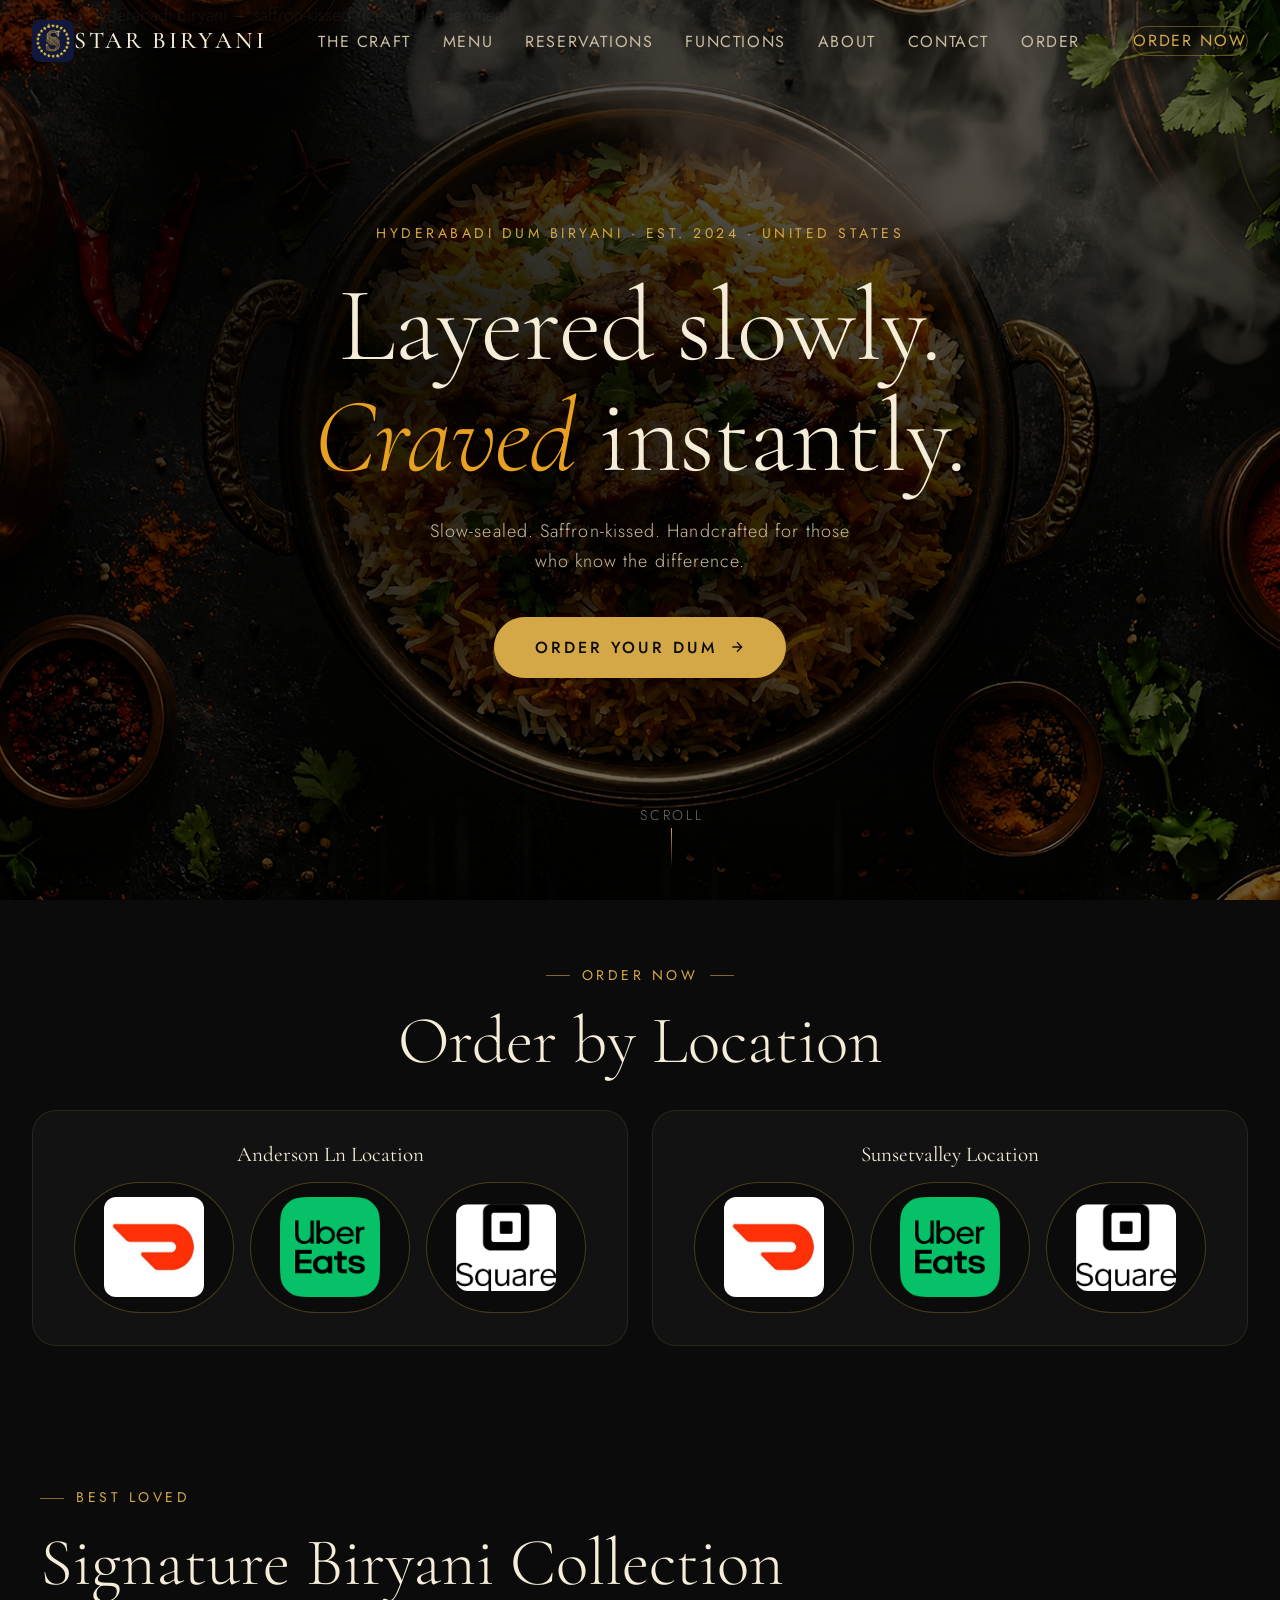
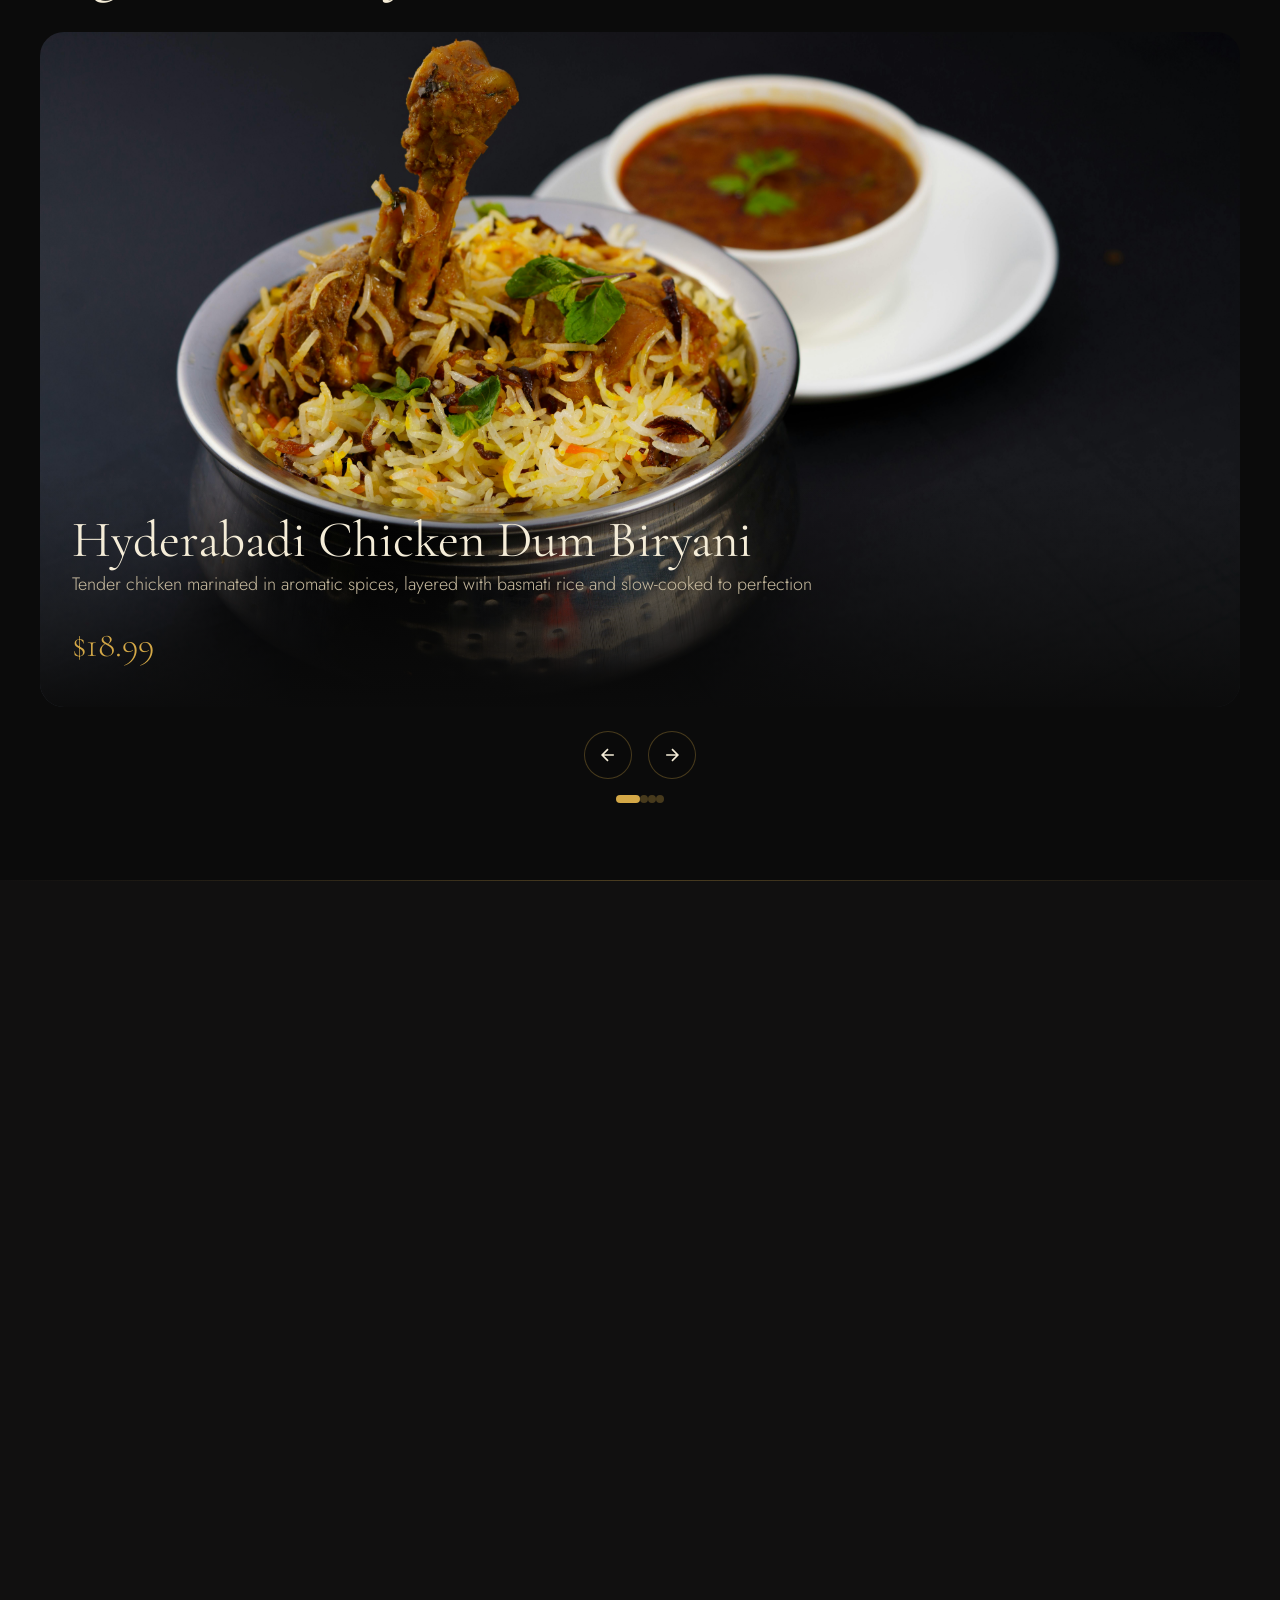
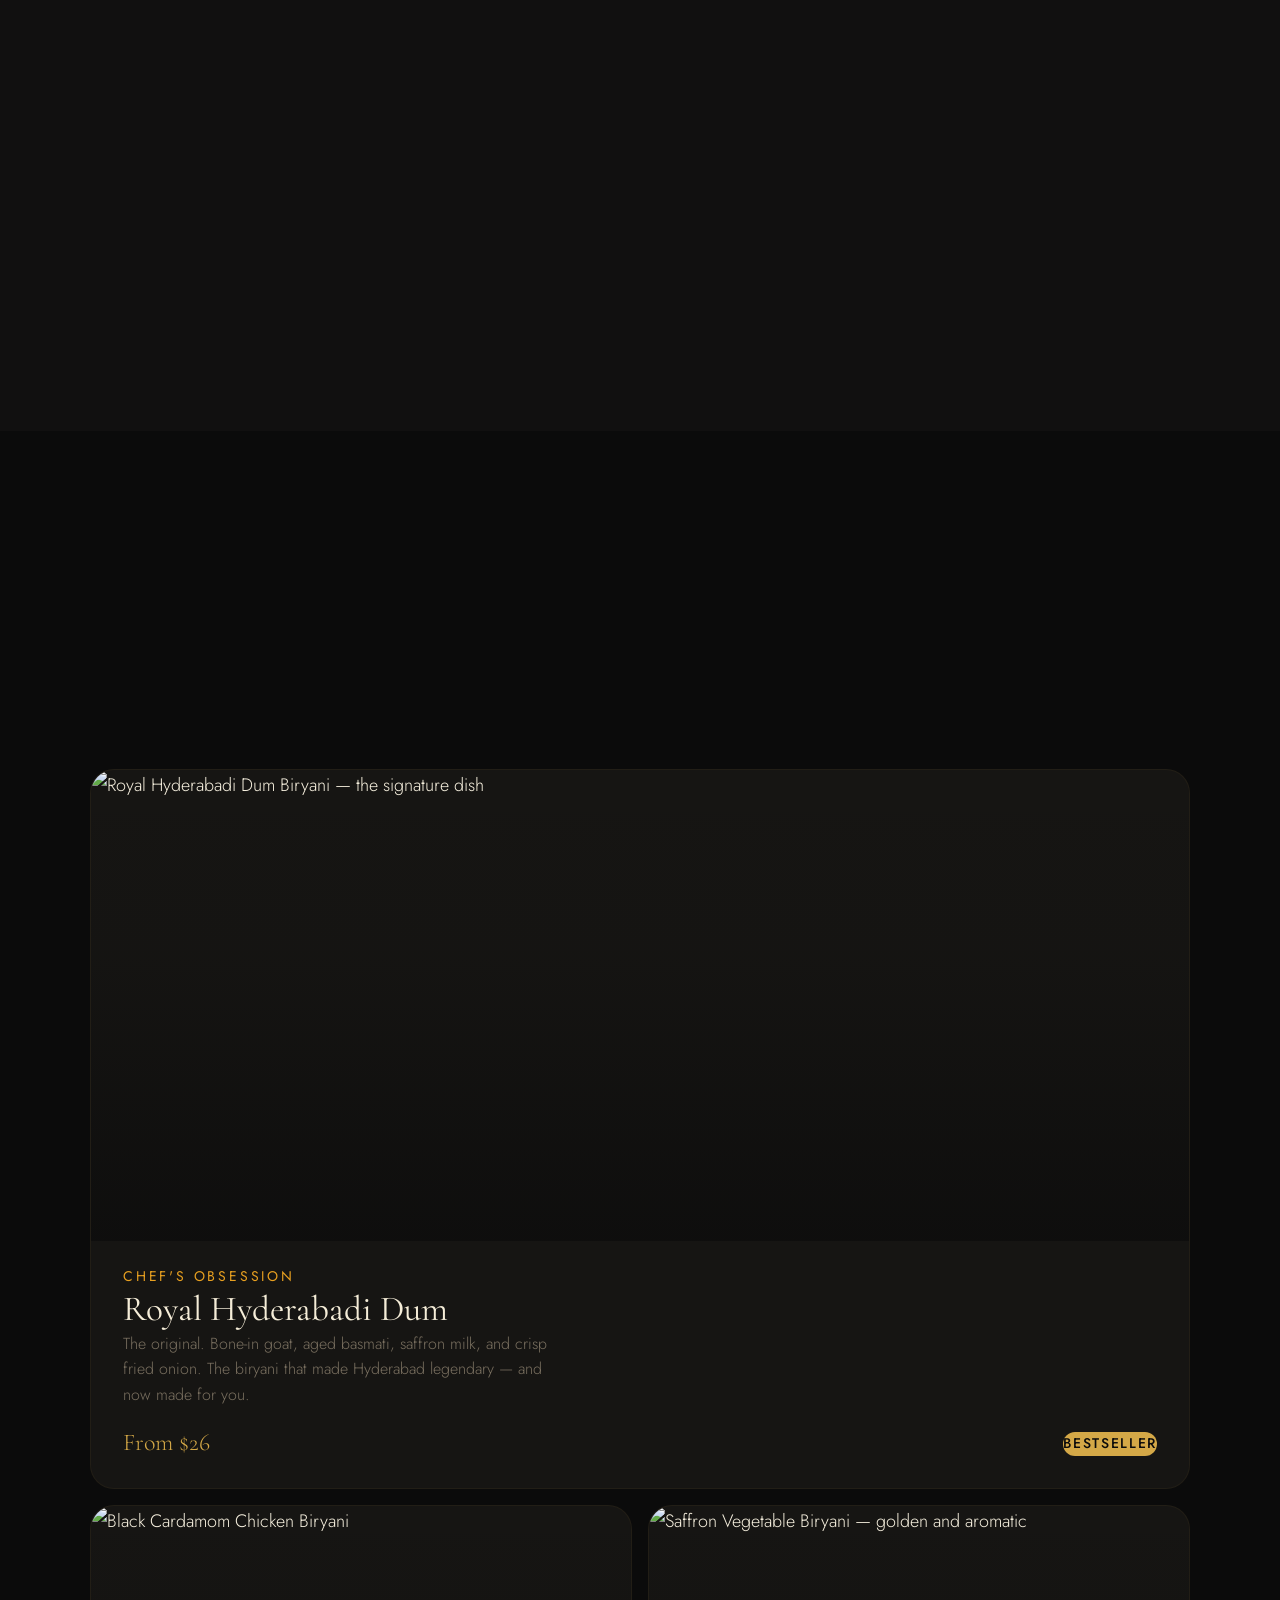
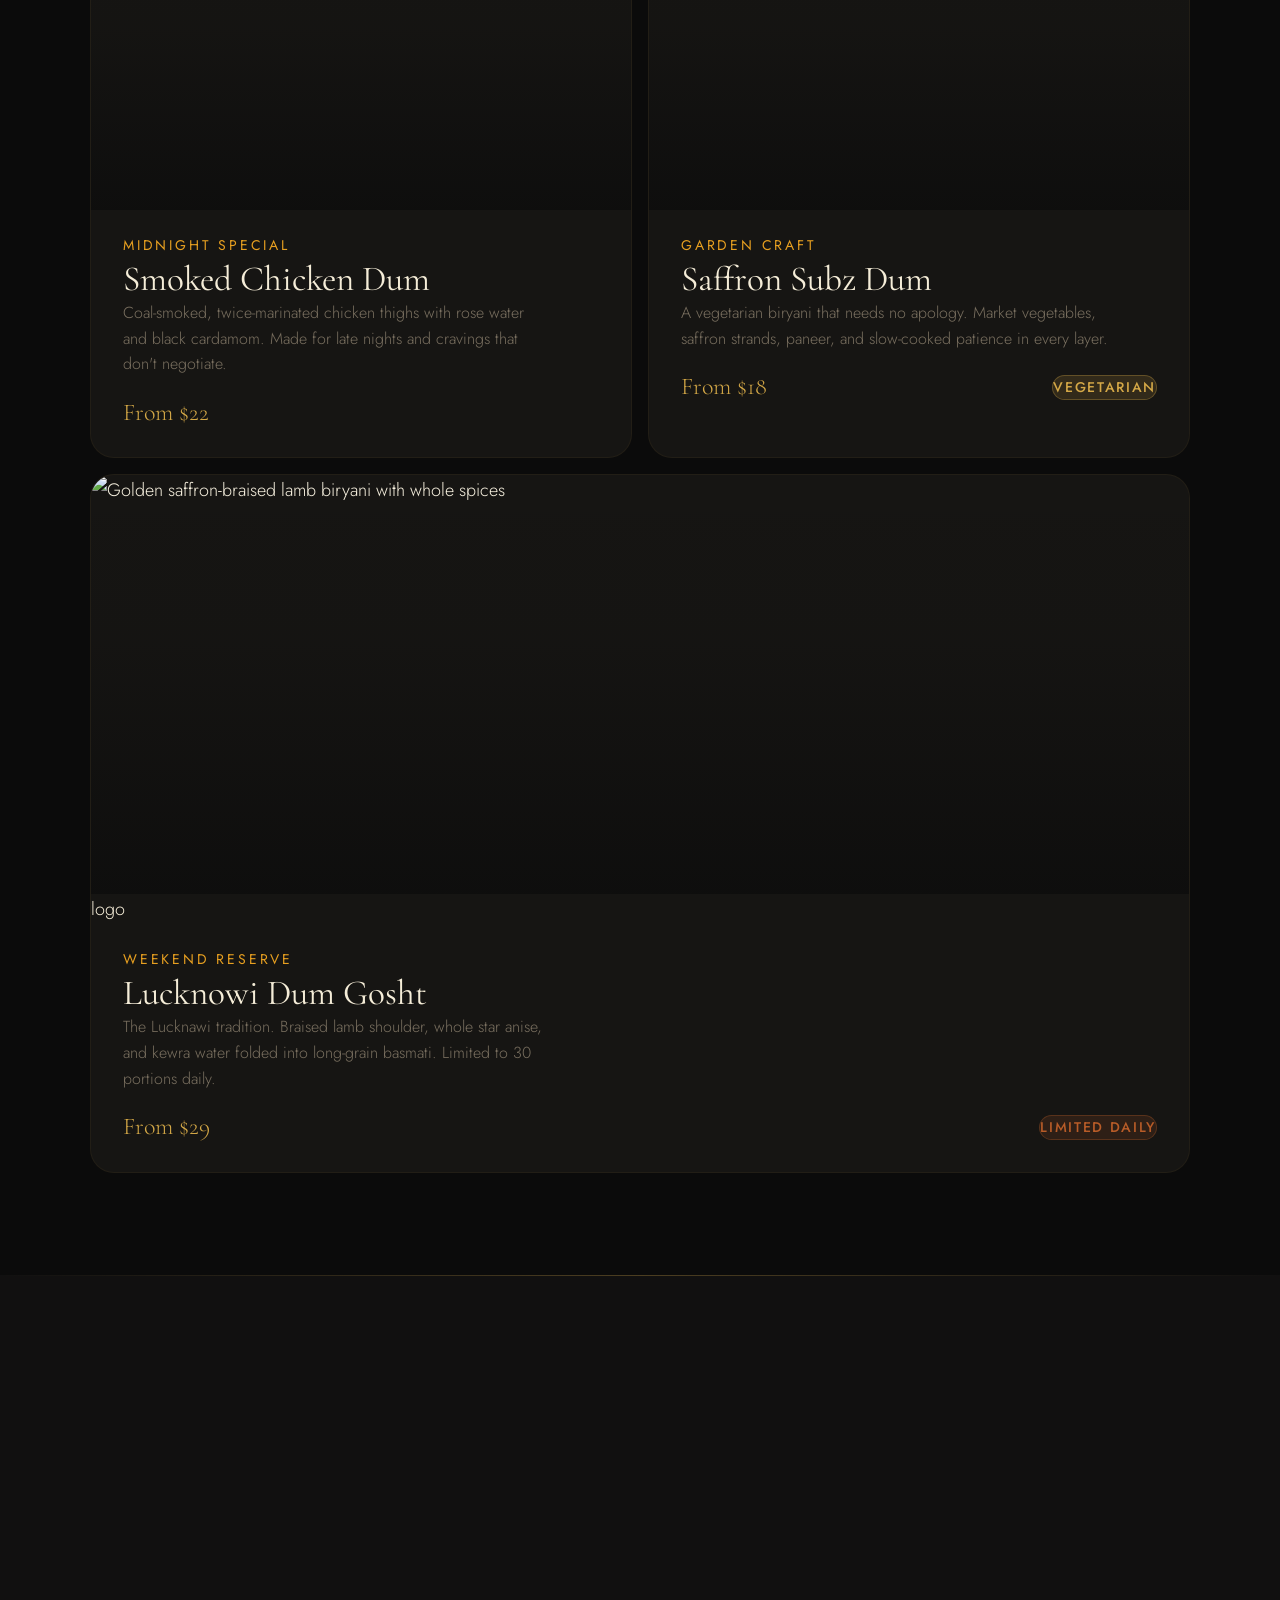
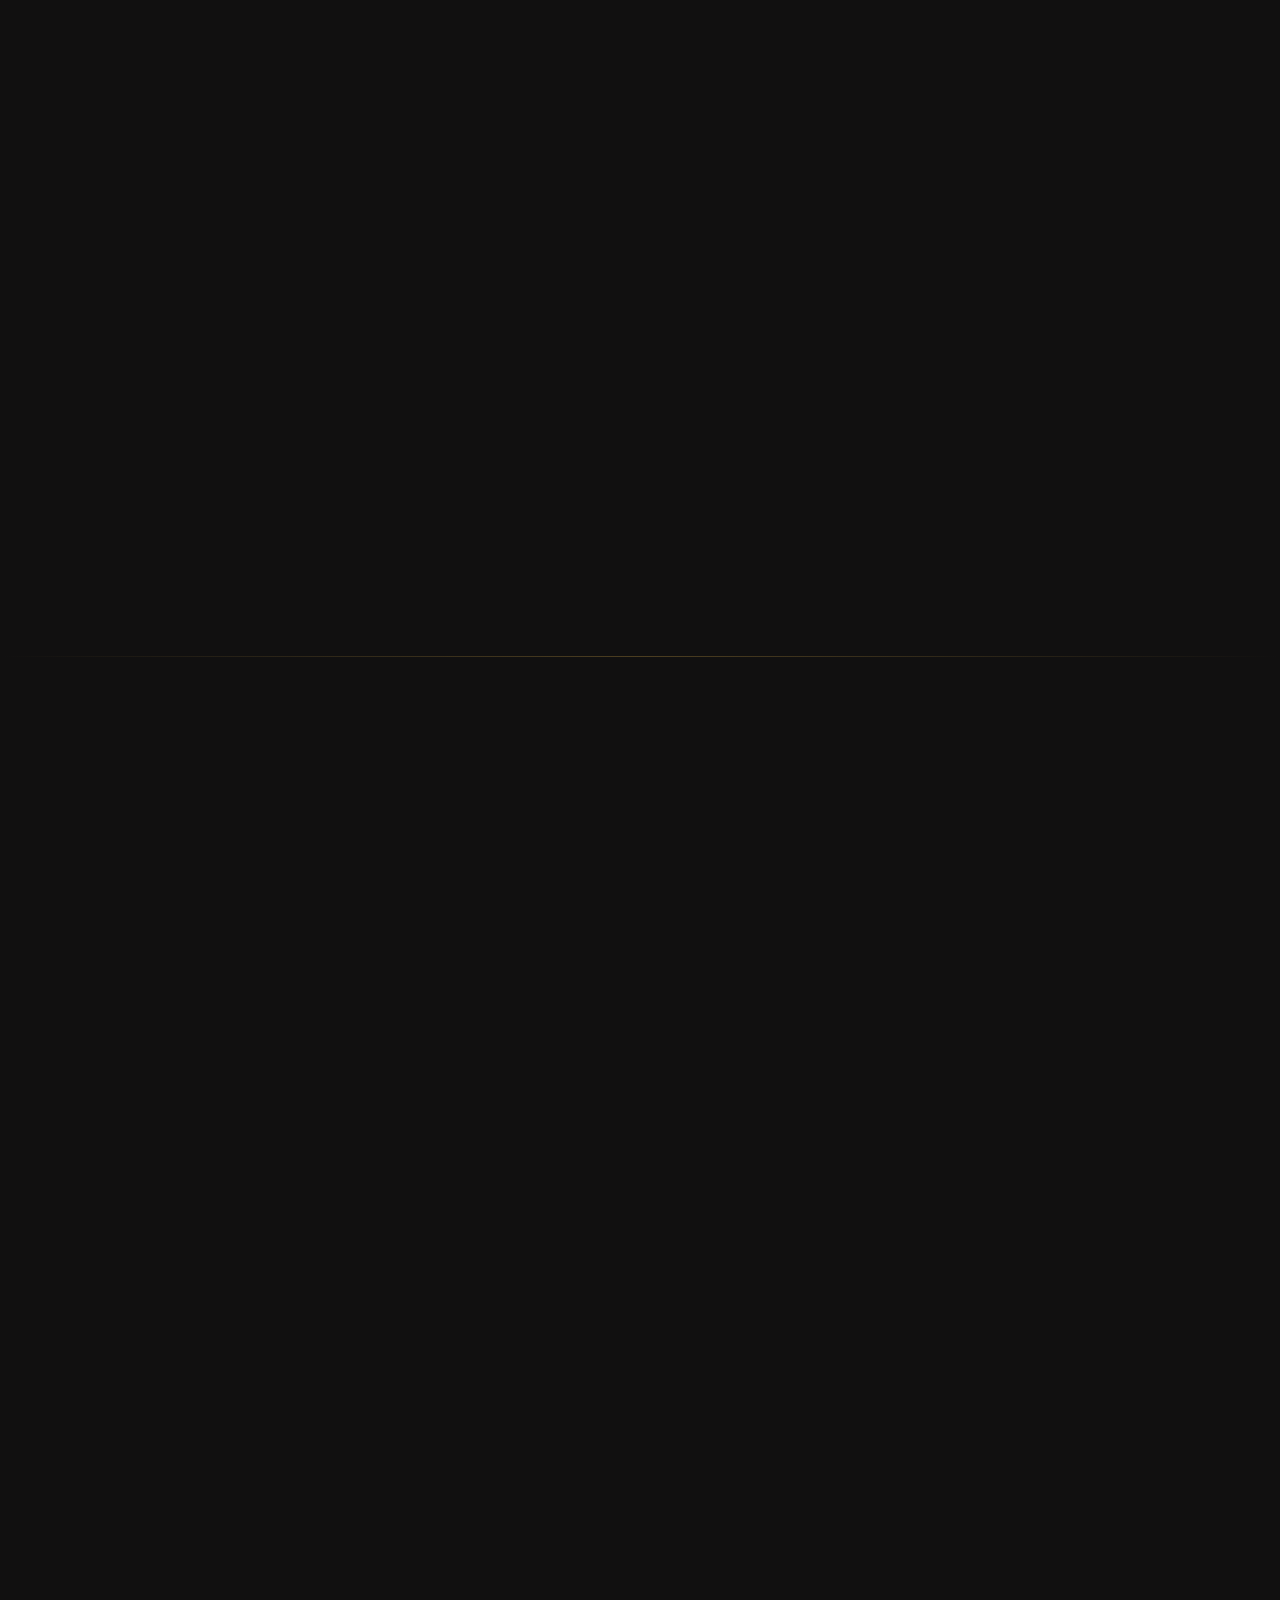
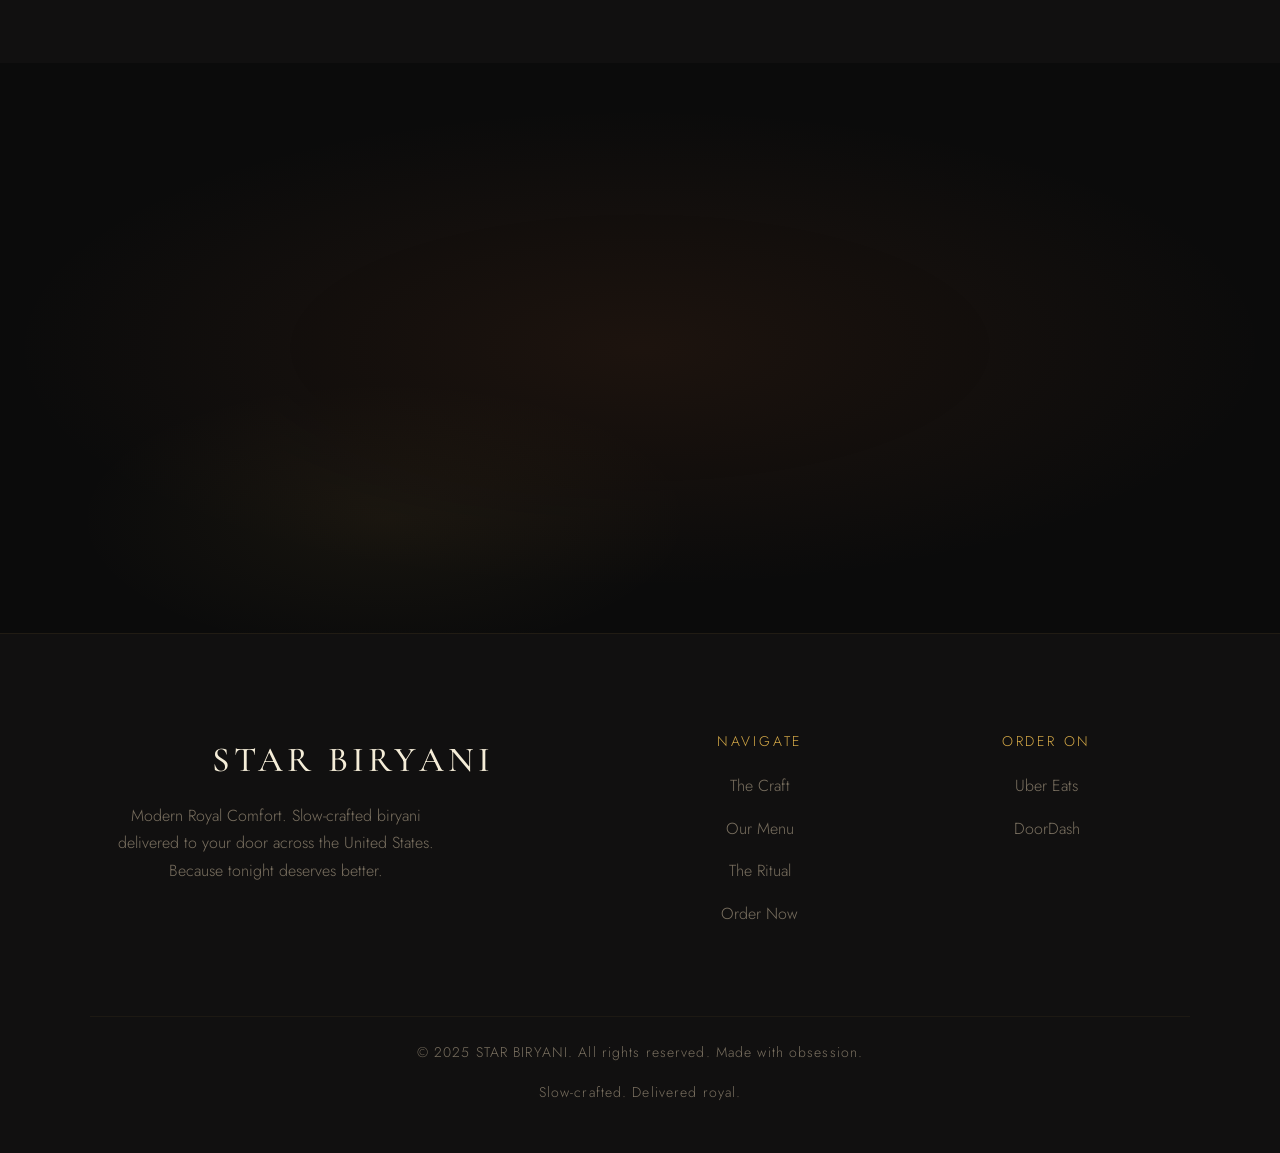
==== commit 47905894: "fixed the menu issue" ====
--- a/index.html
+++ b/index.html
@@ -717,10 +717,12 @@
     border-color: rgba(212,168,71,0.4);
   }
   .nav-mobile-btn span {
-    background: var(--ivory);
-    height: 2px;
-    border-radius: 1px;
-    transition: all 0.3s ease;
+    display: block;
+    width: 24px;
+    height: 3px;
+    background: #F5EDD8; /* or white */
+    border-radius: 2px;
+    margin: 3px 0;
   }
   
   .nav-mobile-btn.active span:nth-child(1) {
@@ -1068,6 +1070,35 @@
   text-align: center;
   position: relative;
 }
+.menu-eyebrow {
+  font-size: var(--text-xs);
+  letter-spacing: 0.25em;
+  text-transform: uppercase;
+  color: var(--gold);
+  font-weight: 400;
+  margin-bottom: var(--space-4);
+  display: flex;
+  align-items: center;
+  justify-content: center;
+  gap: var(--space-3);
+}
+
+.menu-eyebrow::before,
+.menu-eyebrow::after {
+  content: '';
+  display: block;
+  width: 24px;
+  height: 1px;
+  background: var(--gold);
+  opacity: 0.6;
+}
+
+.menu-title {
+  font-size: var(--text-3xl);
+  font-weight: 300;
+  color: var(--ivory);
+}
+
 
 .delivery-section::before {
   content: '';
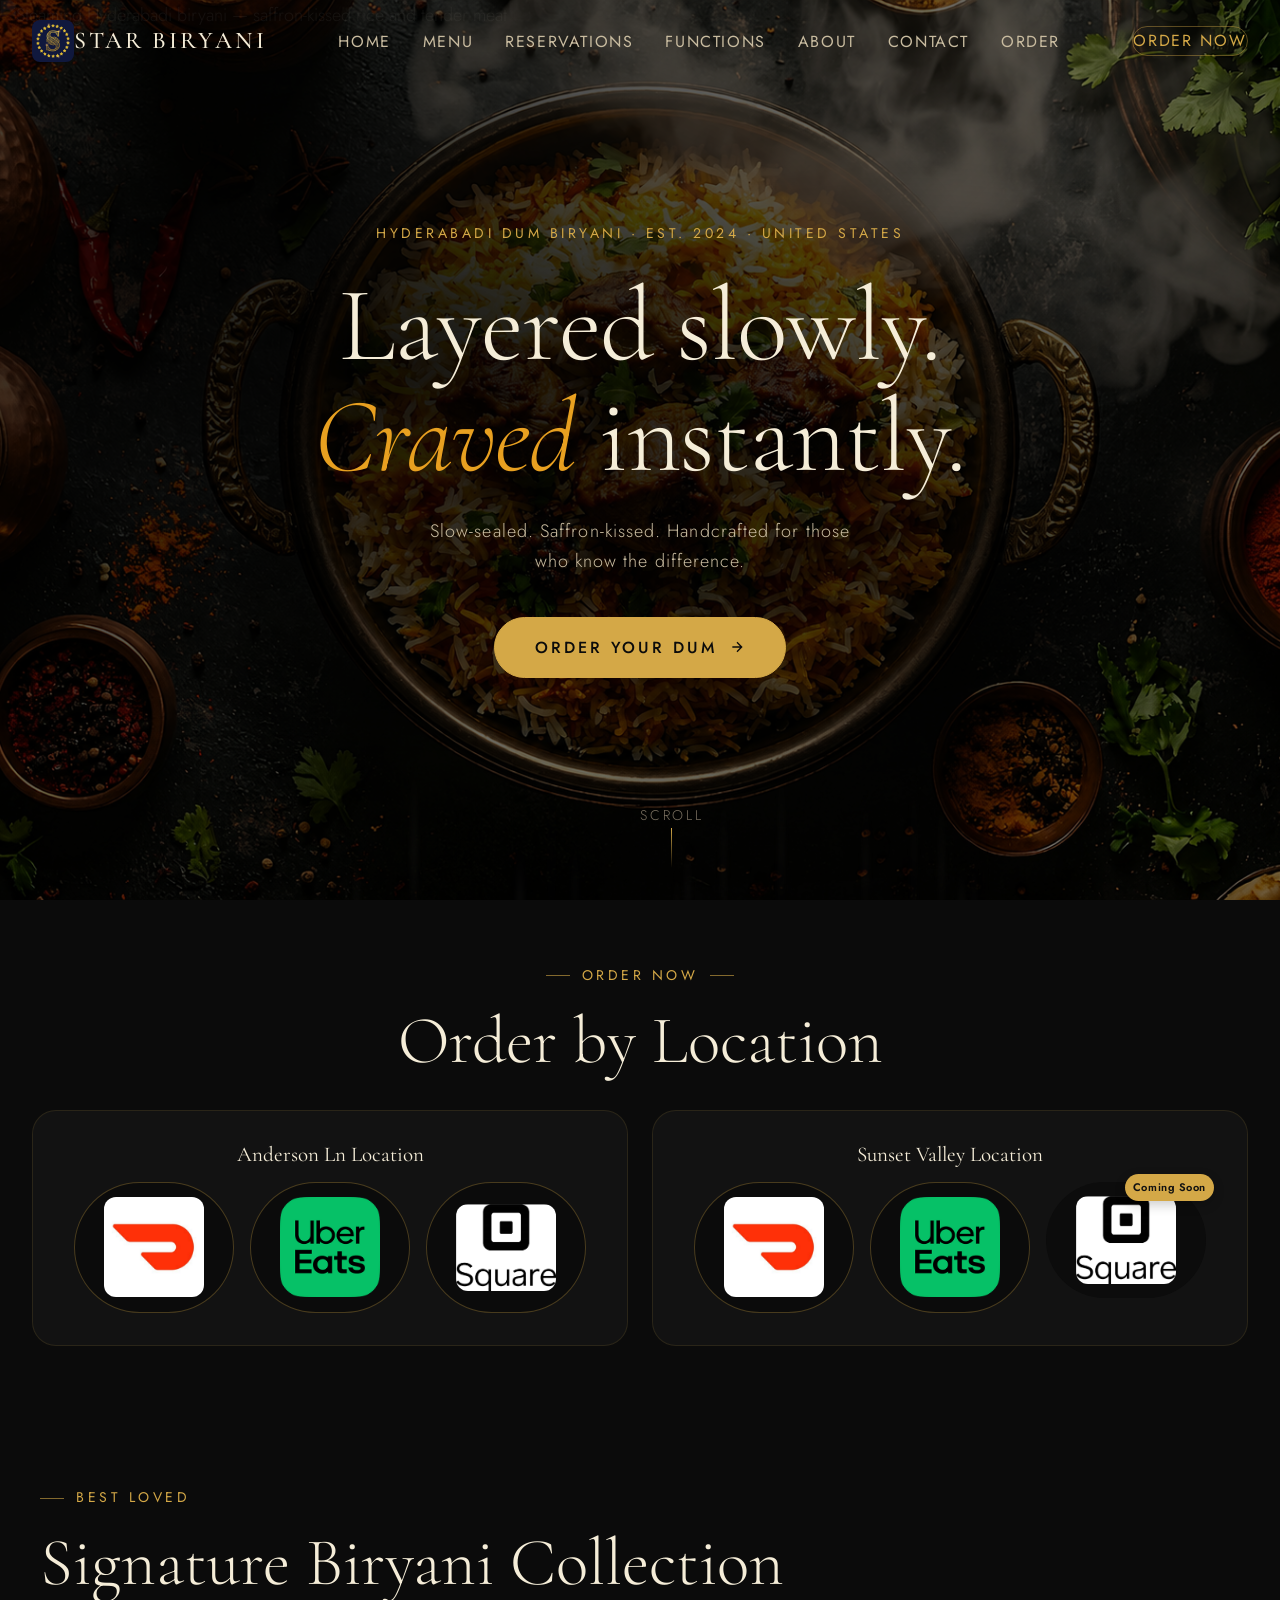
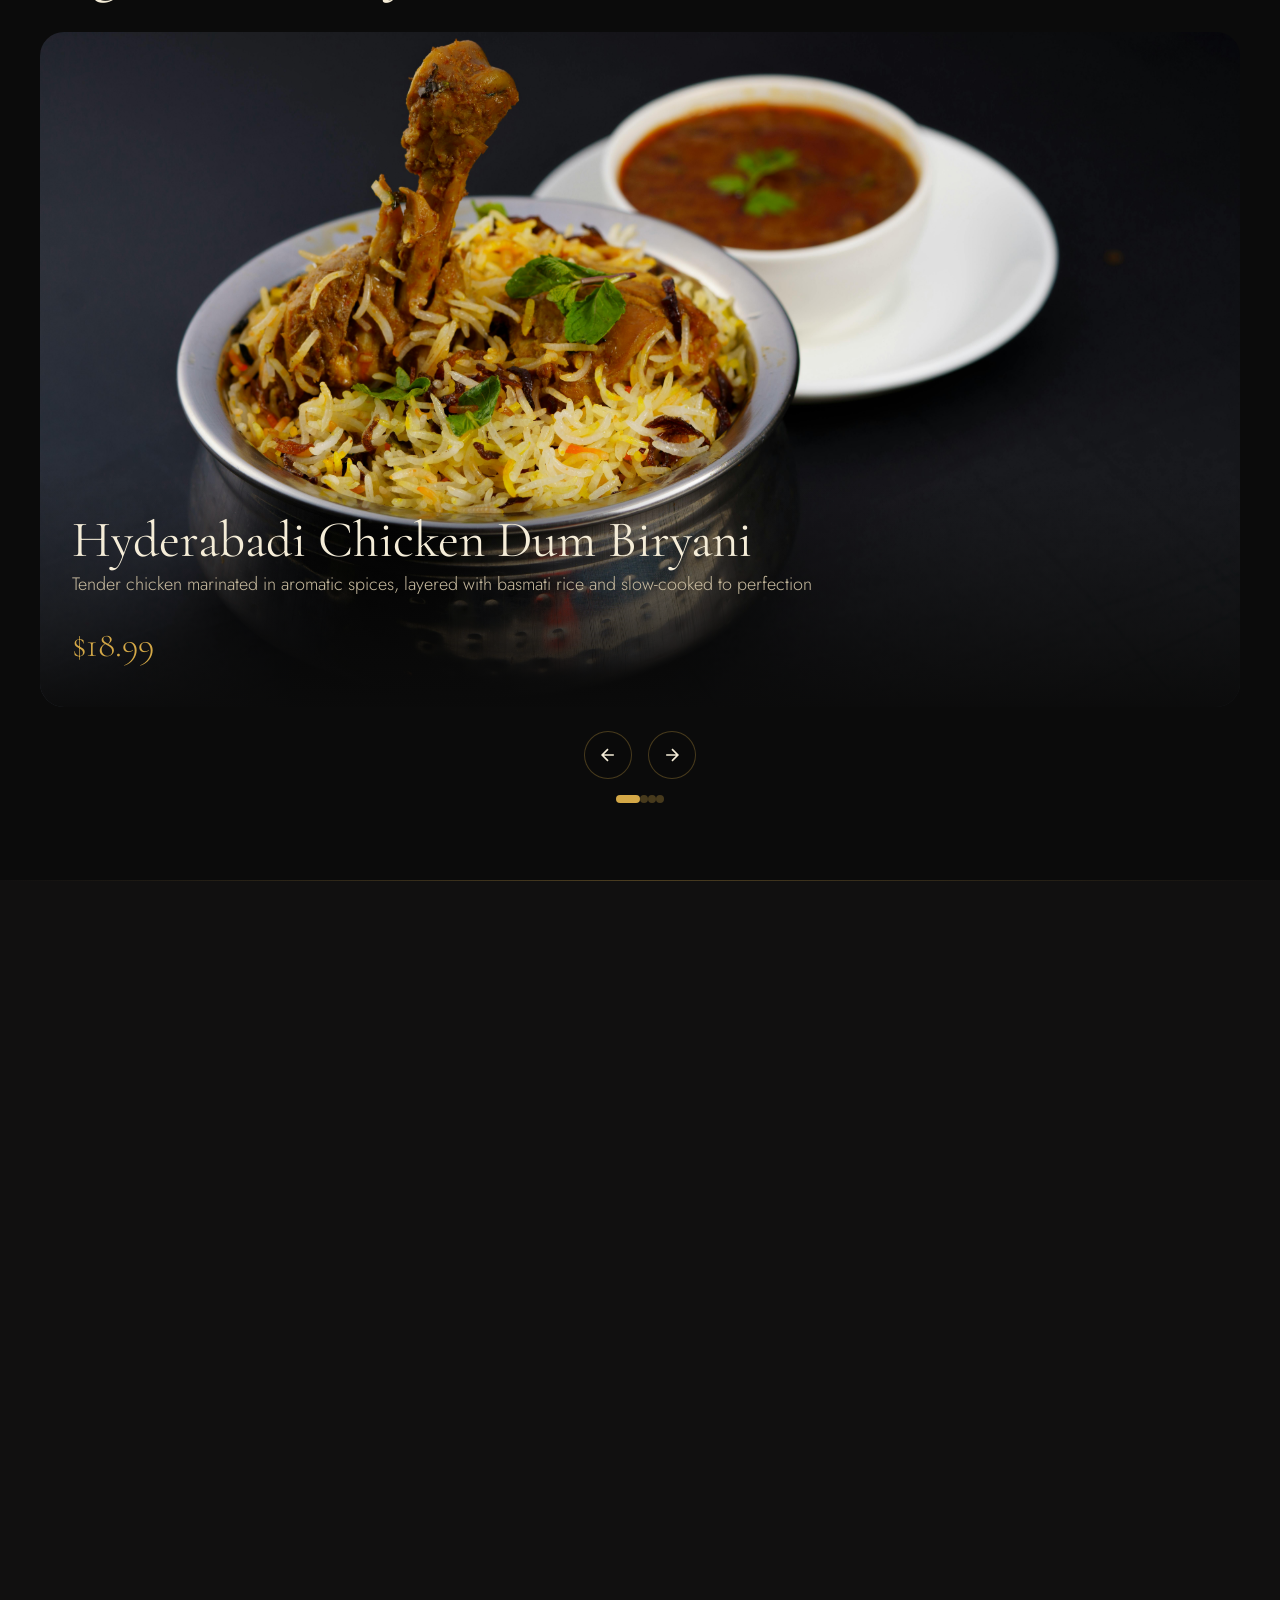
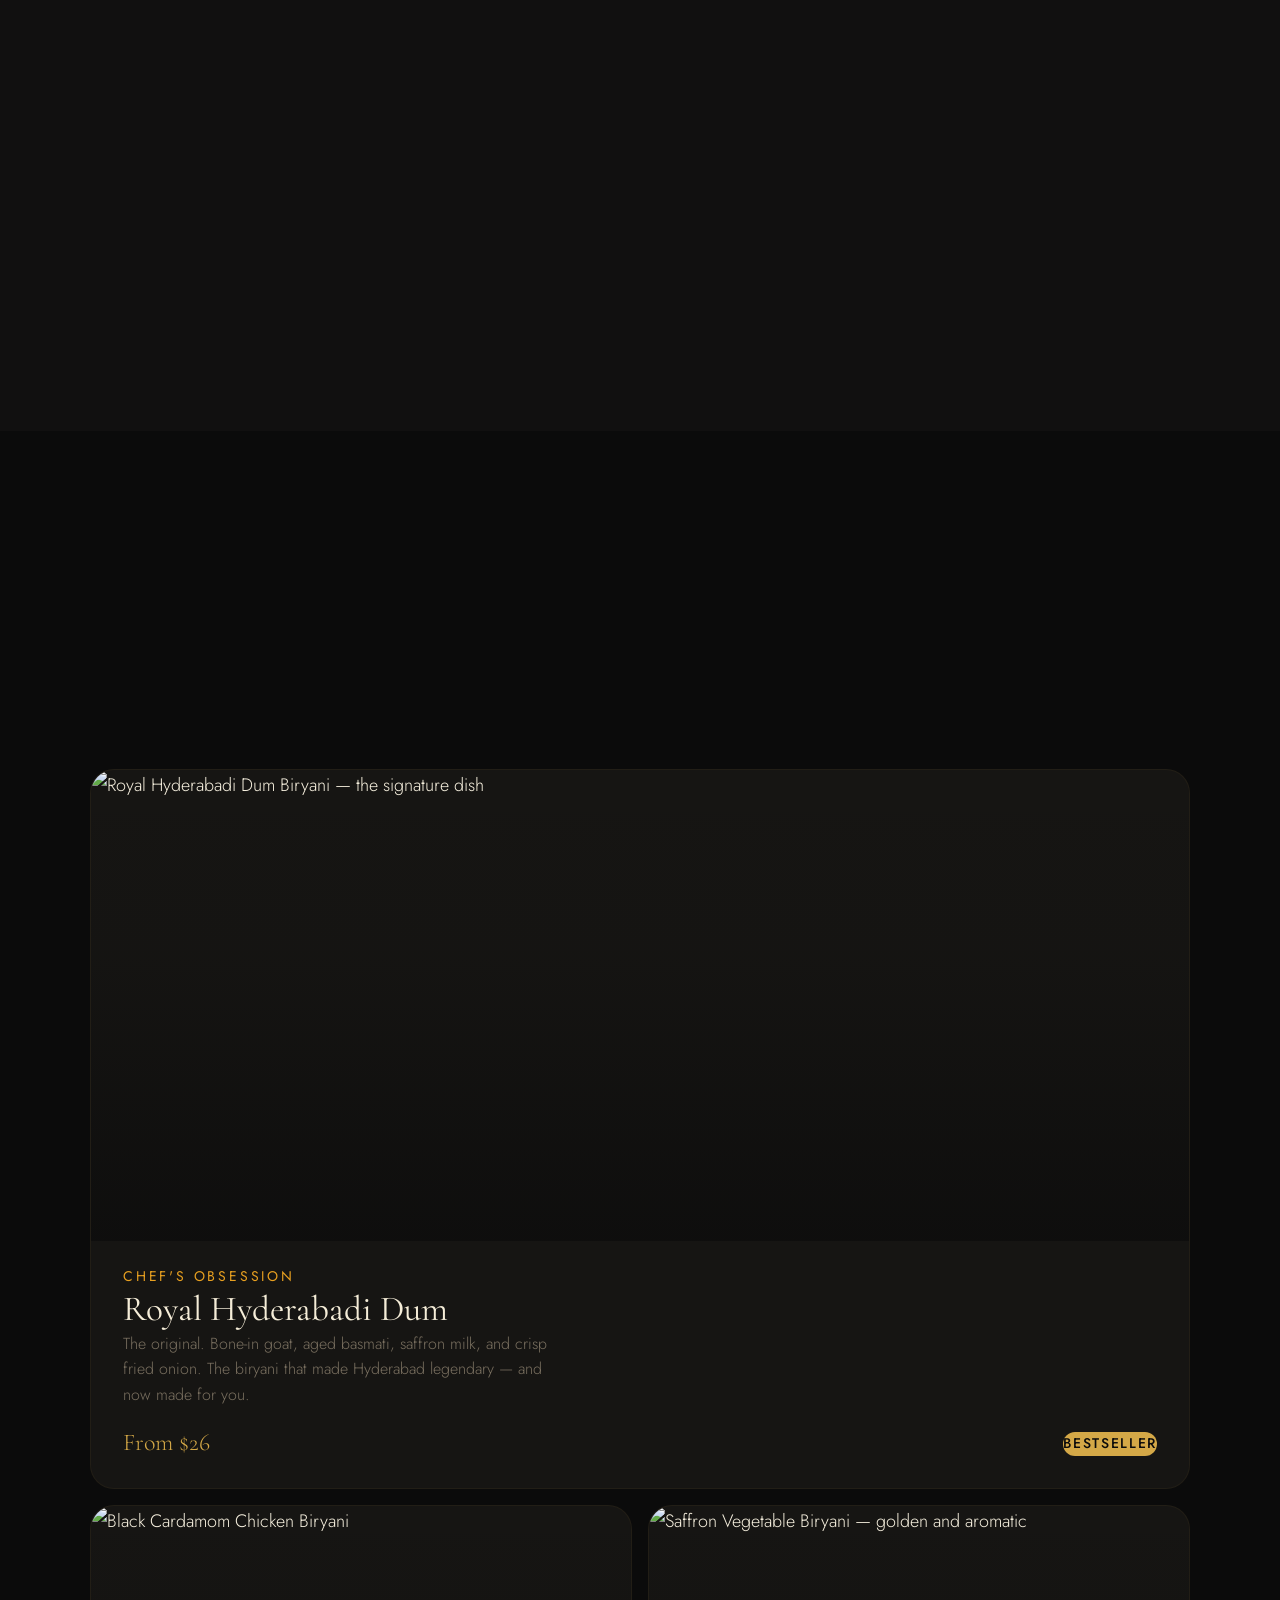
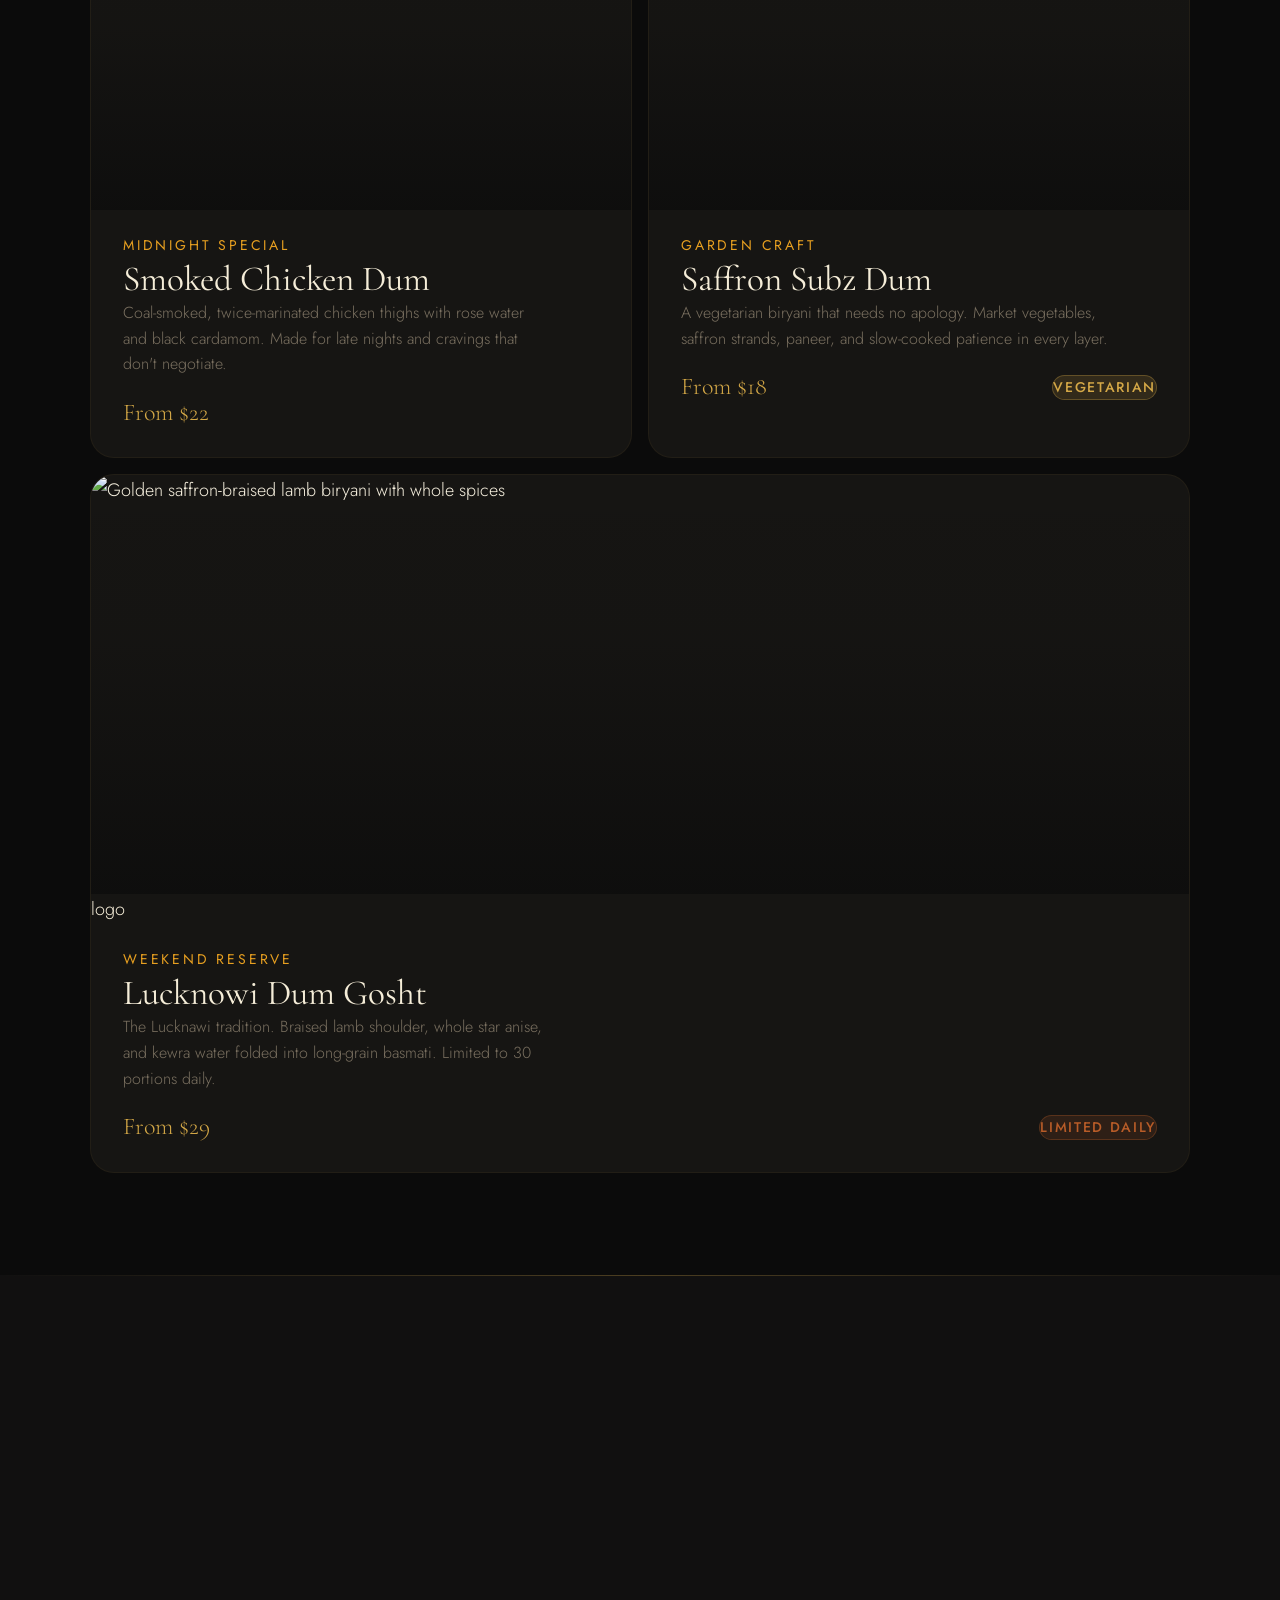
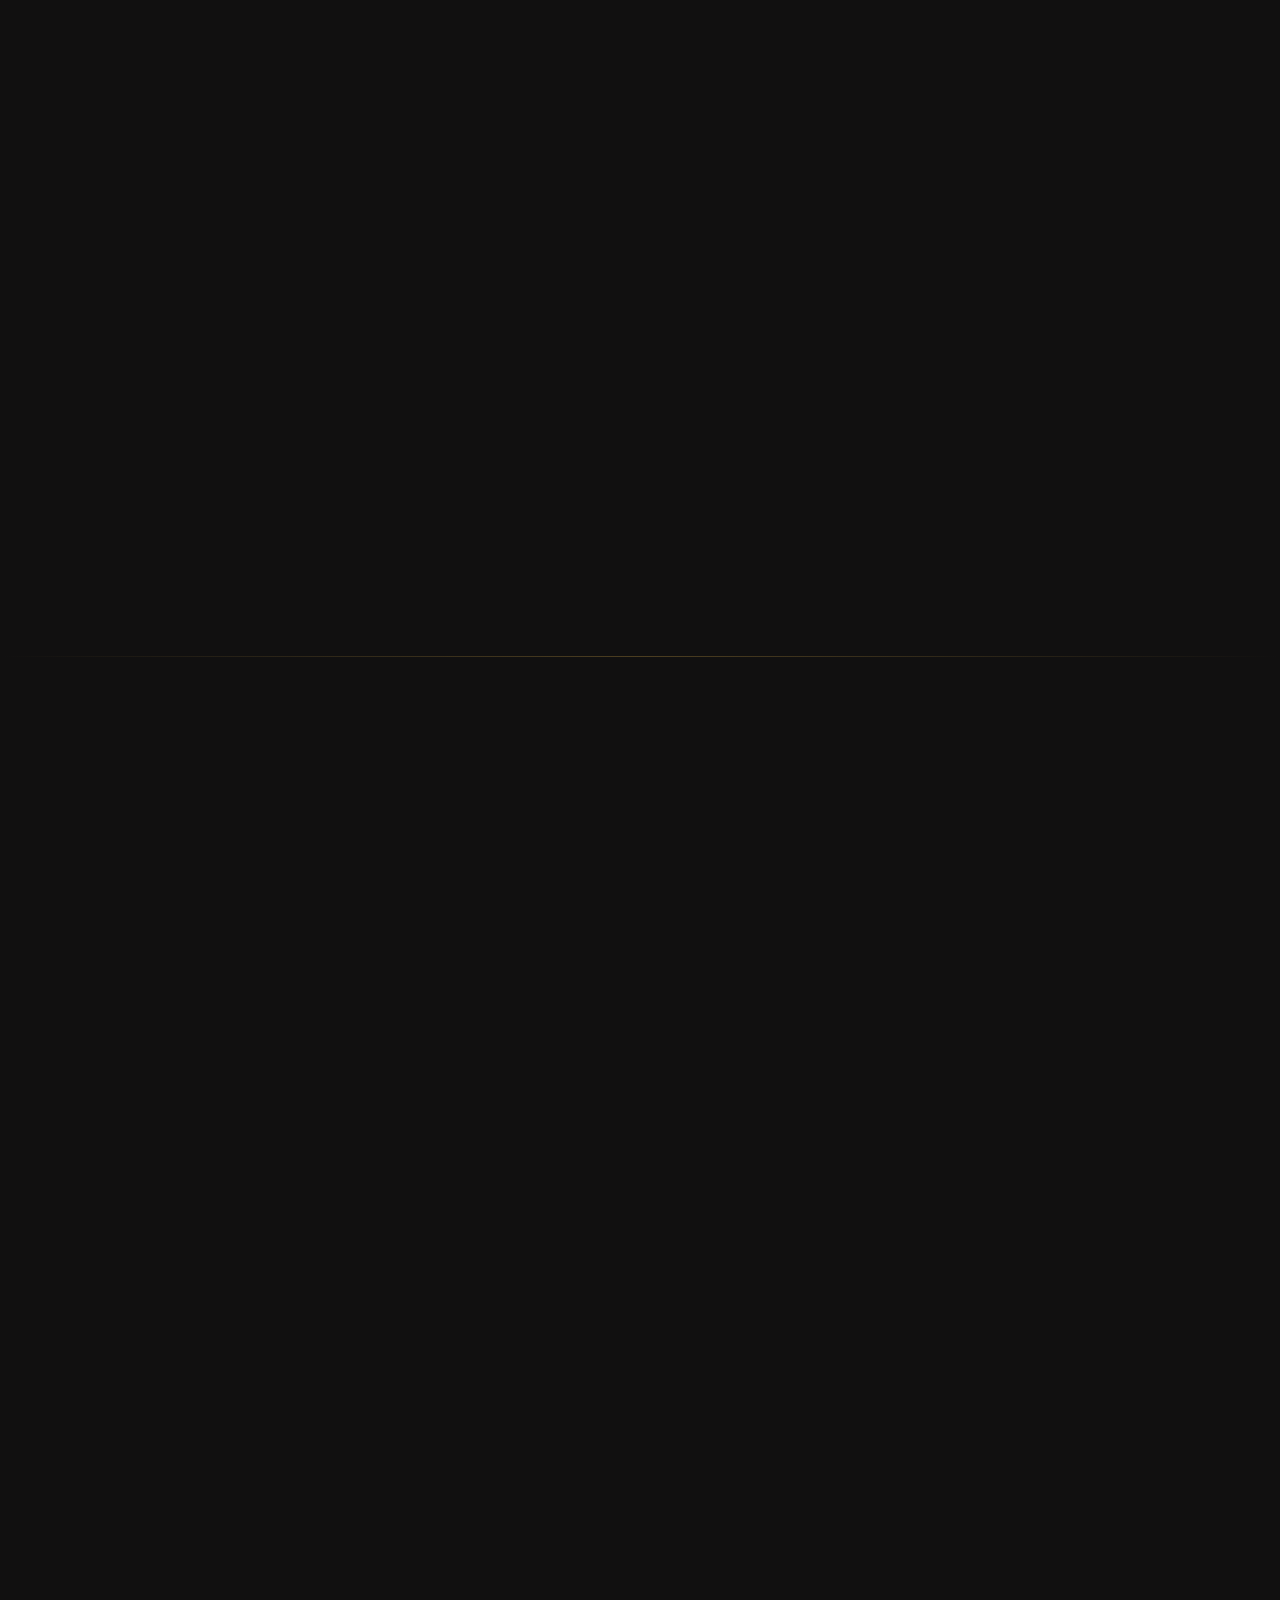
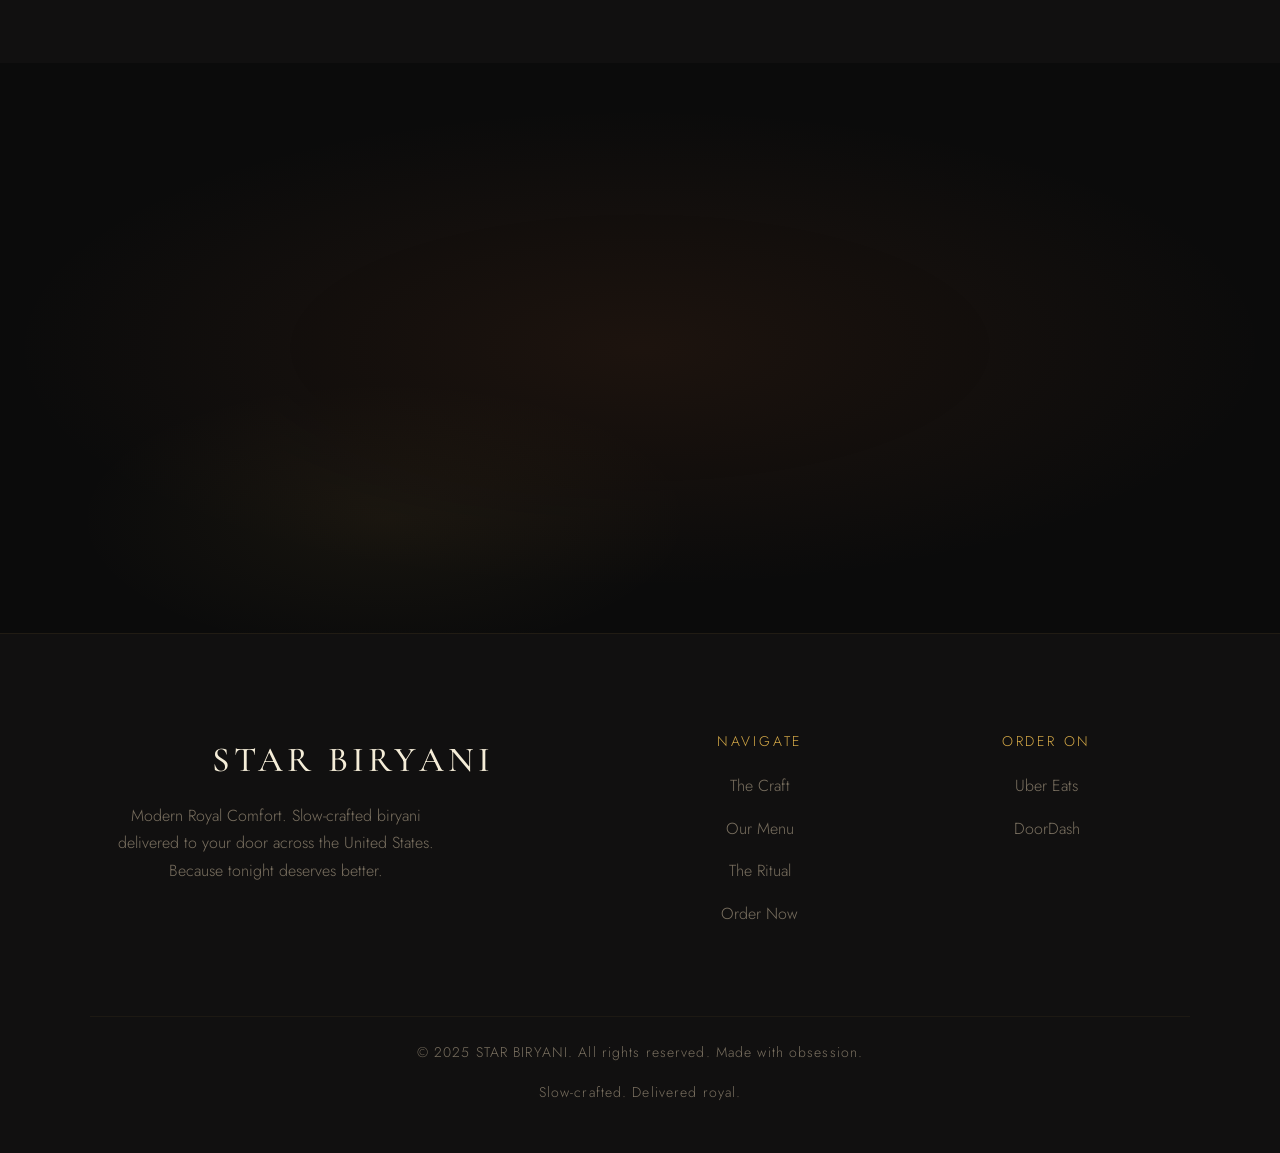
==== commit 551828bd: "updated the adress across the pages" ====
--- a/index.html
+++ b/index.html
@@ -257,9 +257,9 @@
 </style>
 
 <!-- Favicon & App Icons -->
-<link rel="icon" type="image/svg+xml" href="data:image/svg+xml,<svg xmlns='http://www.w3.org/2000/svg' viewBox='0 0 32 32'><circle cx='16' cy='16' r='14' stroke='%23D4A847' stroke-width='1' fill='none'/><path d='M16 3 C9 3 4 8 4 14.5 C4 21 9 27 16 29 C23 27 28 21 28 14.5 C28 8 23 3 16 3Z' stroke='%23D4A847' stroke-width='1' fill='none' opacity='0.6'/><path d='M11 14.5 Q13.5 11 16 13 Q18.5 11 21 14.5 Q18.5 18 16 16 Q13.5 18 11 14.5Z' fill='%23D4A847'/></svg>">
-<link rel="apple-touch-icon" href="https://biryani.life/apple-touch-icon.png">
-<link rel="manifest" href="https://biryani.life/manifest.json">
+<link rel="icon" type="image/jpeg" href="assets/images/star_biryani_logo.jpg">
+<link rel="shortcut icon" type="image/jpeg" href="assets/images/star_biryani_logo.jpg">
+<link rel="apple-touch-icon" href="assets/images/star_biryani_logo.jpg">
 
 <!-- ==========================================================
      STRUCTURED DATA - ORGANIZATION / RESTAURANT
@@ -2621,7 +2621,7 @@
   </div>
 
   <ul class="nav-links" role="list">
-    <li><a href="#story">The Craft</a></li>
+    <li><a href="index.html">Home</a></li>
     <li><a href="menu.html">Menu</a></li>
     <li><a href="book-table.html">Reservations</a></li>
     <li><a href="functions.html">Functions</a></li>
@@ -2642,7 +2642,6 @@
   <button class="mobile-menu-close" id="mobileMenuClose" aria-label="Close menu">✕</button>
   <a href="#story" class="mobile-link">The Craft</a>
   <a href="menu.html" class="mobile-link">Menu</a>
-  <a href="#ritual" class="mobile-link">The Ritual</a>
   <a href="book-table.html" class="mobile-link">Reservations</a>
   <a href="functions.html" class="mobile-link">Functions</a>
   <a href="about.html" class="mobile-link">About</a>
@@ -2687,40 +2686,119 @@
 </section>
 
 <!-- Order Section -->
-  <section class="order-section" aria-labelledby="order-heading">
-    <p class="menu-eyebrow">Order Now</p>
-    <h2 class="menu-title" id="order-heading">Order by Location</h2>
-    <div style="display:grid;gap:1.5rem;grid-template-columns:repeat(auto-fit,minmax(300px,1fr));margin-top:2rem;">
-      <article style="padding:2rem;border:1px solid rgba(212,168,71,0.12);border-radius:1.5rem;background:rgba(255,255,255,0.03);display:flex;flex-direction:column;gap:1rem;">
-        <h3 class="section-subtitle">Anderson Ln Location</h3>
-        <div style="display:flex;flex-wrap:wrap;justify-content:center;gap:1rem;">
-          <a href="https://www.doordash.com/store/38780617" target="_blank" rel="noopener noreferrer" class="order-btn" style="padding:.9rem 1rem;min-width:160px;justify-content:center;">
-            <img src="assets/images/delivery-apps/doordash-logo.png" alt="DoorDash" style="width:100px;height:auto; border-radius:12px;background:transparent;padding:0;">
-          </a>
-          <a href="https://www.ubereats.com/store/star-biryani-west-anderson-lane/g6lSnBLtVRaC-_PYLrzrJw" target="_blank" rel="noopener noreferrer" class="order-btn" style="padding:.9rem 1rem;min-width:160px;justify-content:center;">
-            <img src="assets/images/delivery-apps/ubereats-com-logo.png" alt="Uber Eats" style="width:100px;height:auto;background:transparent;padding:0;">
-          </a>
-          <a href="https://starofindiaatx.square.site/" target="_blank" rel="noopener noreferrer" class="order-btn" style="padding:.9rem 1rem;min-width:160px;justify-content:center;">
-            <img src="assets/images/delivery-apps/square-logo.png" alt="Square" style="width:100px;height:auto; border-radius:12px;background:transparent;padding:0;">
-          </a>
+<section class="order-section" aria-labelledby="order-heading">
+  <p class="menu-eyebrow">Order Now</p>
+  <h2 class="menu-title" id="order-heading">Order by Location</h2>
+
+  <div style="display:grid;gap:1.5rem;grid-template-columns:repeat(auto-fit,minmax(300px,1fr));margin-top:2rem;">
+
+    <!-- Anderson Lane -->
+    <article style="padding:2rem;border:1px solid rgba(212,168,71,0.12);border-radius:1.5rem;background:rgba(255,255,255,0.03);display:flex;flex-direction:column;gap:1rem;">
+
+      <h3 class="section-subtitle">Anderson Ln Location</h3>
+
+      <div style="display:flex;flex-wrap:wrap;justify-content:center;gap:1rem;">
+
+        <a href="https://www.doordash.com/store/38780617"
+           target="_blank"
+           rel="noopener noreferrer"
+           class="order-btn"
+           style="padding:.9rem 1rem;min-width:160px;justify-content:center;">
+          <img src="assets/images/delivery-apps/doordash-logo.png"
+               alt="DoorDash"
+               style="width:100px;height:auto;border-radius:12px;background:transparent;padding:0;">
+        </a>
+
+        <a href="https://www.ubereats.com/store/star-biryani-west-anderson-lane/g6lSnBLtVRaC-_PYLrzrJw"
+           target="_blank"
+           rel="noopener noreferrer"
+           class="order-btn"
+           style="padding:.9rem 1rem;min-width:160px;justify-content:center;">
+          <img src="assets/images/delivery-apps/ubereats-com-logo.png"
+               alt="Uber Eats"
+               style="width:100px;height:auto;background:transparent;padding:0;">
+        </a>
+
+        <a href="https://starofindiaatx.square.site/"
+           target="_blank"
+           rel="noopener noreferrer"
+           class="order-btn"
+           style="padding:.9rem 1rem;min-width:160px;justify-content:center;">
+          <img src="assets/images/delivery-apps/square-logo.png"
+               alt="Square"
+               style="width:100px;height:auto;border-radius:12px;background:transparent;padding:0;">
+        </a>
+
+      </div>
+
+    </article>
+
+    <!-- Sunset Valley -->
+    <article style="padding:2rem;border:1px solid rgba(212,168,71,0.12);border-radius:1.5rem;background:rgba(255,255,255,0.03);display:flex;flex-direction:column;gap:1rem;">
+
+      <h3 class="section-subtitle">Sunset Valley Location</h3>
+
+      <div style="display:flex;flex-wrap:wrap;justify-content:center;gap:1rem;">
+
+        <a href="https://www.doordash.com/store/25067432"
+           target="_blank"
+           rel="noopener noreferrer"
+           class="order-btn"
+           style="padding:.9rem 1rem;min-width:160px;justify-content:center;">
+          <img src="assets/images/delivery-apps/doordash-logo.png"
+               alt="DoorDash"
+               style="width:100px;height:auto;border-radius:12px;background:transparent;padding:0;">
+        </a>
+
+        <a href="https://www.ubereats.com/store/star-biryani-sunset-valley/7vtltvEnUyS_8P09y3qHOg"
+           target="_blank"
+           rel="noopener noreferrer"
+           class="order-btn"
+           style="padding:.9rem 1rem;min-width:160px;justify-content:center;">
+          <img src="assets/images/delivery-apps/ubereats-com-logo.png"
+               alt="Uber Eats"
+               style="width:100px;height:auto;background:transparent;padding:0;">
+        </a>
+
+        <!-- Square Coming Soon -->
+        <div style="position:relative;display:inline-block;">
+
+          <button
+              class="order-btn"
+              onclick="squareComingSoon()"
+              style="padding:.9rem 1rem;min-width:160px;justify-content:center;border:none;cursor:pointer;">
+
+            <img src="assets/images/delivery-apps/square-logo.png"
+                 alt="Square"
+                 style="width:100px;height:auto;border-radius:12px;background:transparent;padding:0;">
+
+          </button>
+
+          <span style="
+              position:absolute;
+              top:-8px;
+              right:-8px;
+              background:#D4A847;
+              color:#111;
+              padding:4px 8px;
+              border-radius:999px;
+              font-size:11px;
+              font-weight:600;
+              letter-spacing:.05em;
+              white-space:nowrap;
+              box-shadow:0 4px 12px rgba(0,0,0,.2);">
+            Coming Soon
+          </span>
+
         </div>
-      </article>
-      <article style="padding:2rem;border:1px solid rgba(212,168,71,0.12);border-radius:1.5rem;background:rgba(255,255,255,0.03);display:flex;flex-direction:column;gap:1rem;">
-        <h3 class="section-subtitle">Sunsetvalley Location</h3>
-        <div style="display:flex;flex-wrap:wrap;justify-content:center;gap:1rem;">
-          <a href="https://www.doordash.com/store/25067432" target="_blank" rel="noopener noreferrer" class="order-btn" style="padding:.9rem 1rem;min-width:160px;justify-content:center;">
-            <img src="assets/images/delivery-apps/doordash-logo.png" alt="DoorDash" style="width:100px;height:auto; border-radius:12px;background:transparent;padding:0;">
-          </a>
-          <a href="https://www.ubereats.com/store/star-biryani-sunset-valley/7vtltvEnUyS_8P09y3qHOg" target="_blank" rel="noopener noreferrer" class="order-btn" style="padding:.9rem 1rem;min-width:160px;justify-content:center;">
-            <img src="assets/images/delivery-apps/ubereats-com-logo.png" alt="Uber Eats" style="width:100px;height:auto;background:transparent;padding:0;">
-          </a>
-          <a href="https://starofindiaatx.square.site/" target="_blank" rel="noopener noreferrer" class="order-btn" style="padding:.9rem 1rem;min-width:160px;justify-content:center;">
-            <img src="assets/images/delivery-apps/square-logo.png" alt="Square" style="width:100px;height:auto; border-radius:12px;background:transparent;padding:0;">
-          </a>
-        </div>
-      </article>
-    </div>
-  </section>
+
+      </div>
+
+    </article>
+
+  </div>
+</section>
+
 
 
 <!-- BIRYANI CAROUSEL SECTION -->
@@ -3048,7 +3126,7 @@
           <div class="meta-avatar" aria-hidden="true">A</div>
           <div class="meta-info">
             <span class="meta-name">Arjun M.</span>
-            <span class="meta-loc">San Francisco, CA</span>
+            <span class="meta-loc">W Anderson, TX</span>
           </div>
         </div>
       </div>
@@ -3070,7 +3148,7 @@
           <div class="meta-avatar" aria-hidden="true">S</div>
           <div class="meta-info">
             <span class="meta-name">Sophia L.</span>
-            <span class="meta-loc">New York, NY</span>
+            <span class="meta-loc">Sunset Valley, TX</span>
           </div>
         </div>
       </div>
@@ -3092,7 +3170,7 @@
           <div class="meta-avatar" aria-hidden="true">R</div>
           <div class="meta-info">
             <span class="meta-name">Rania K.</span>
-            <span class="meta-loc">Chicago, IL</span>
+            <span class="meta-loc">Austin, TX</span>
           </div>
         </div>
       </div>
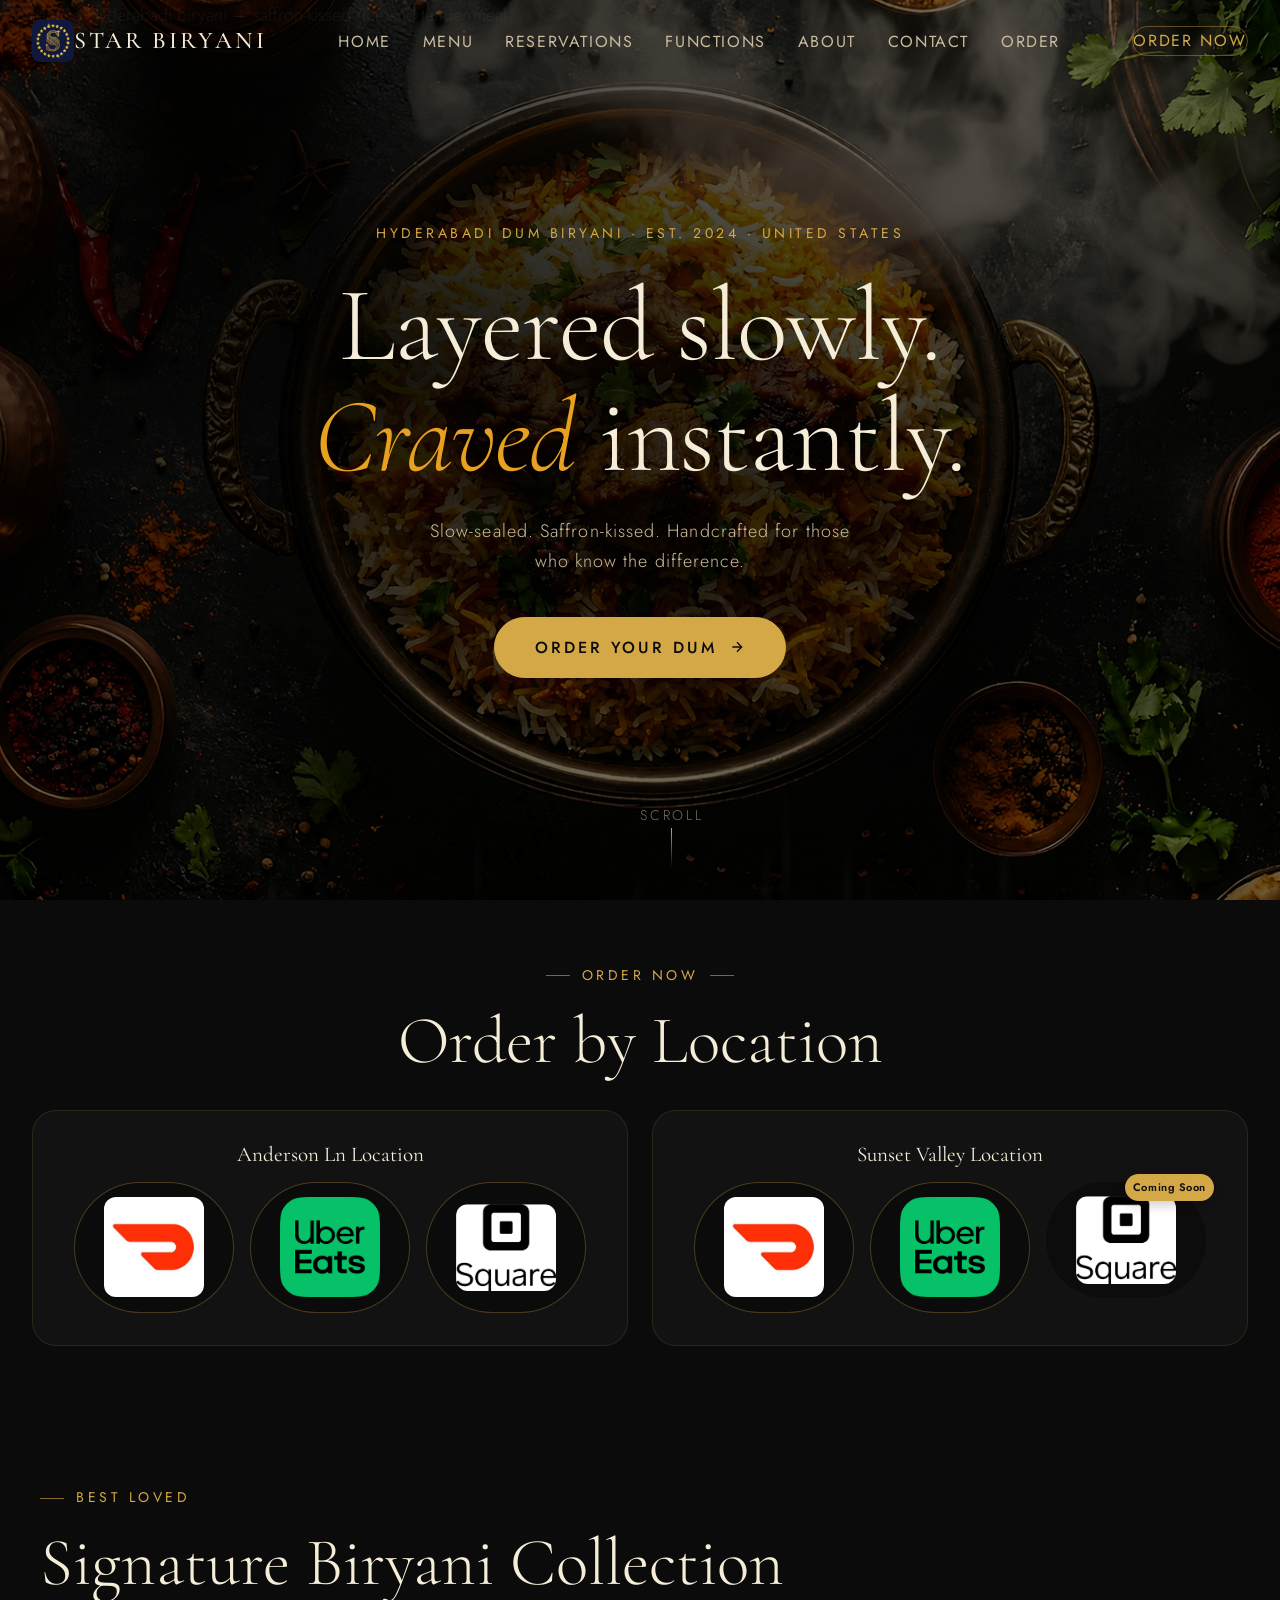
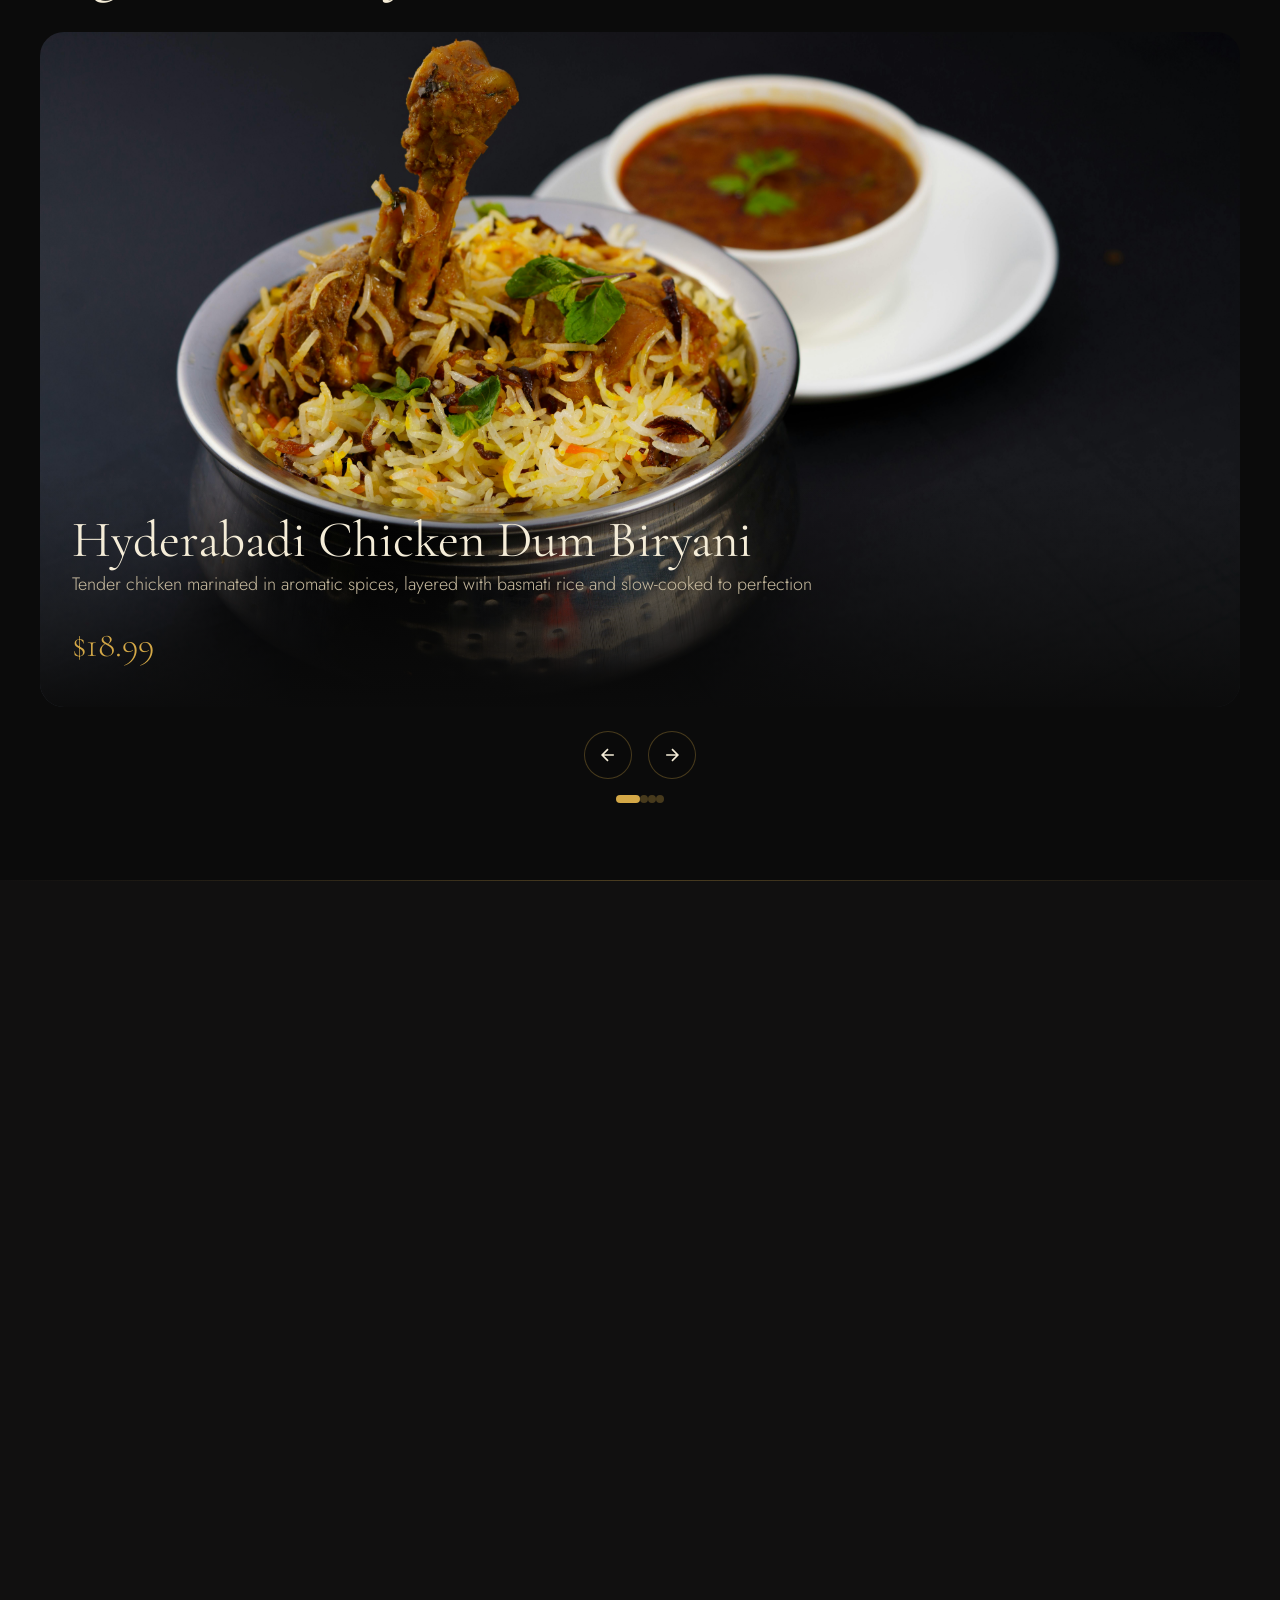
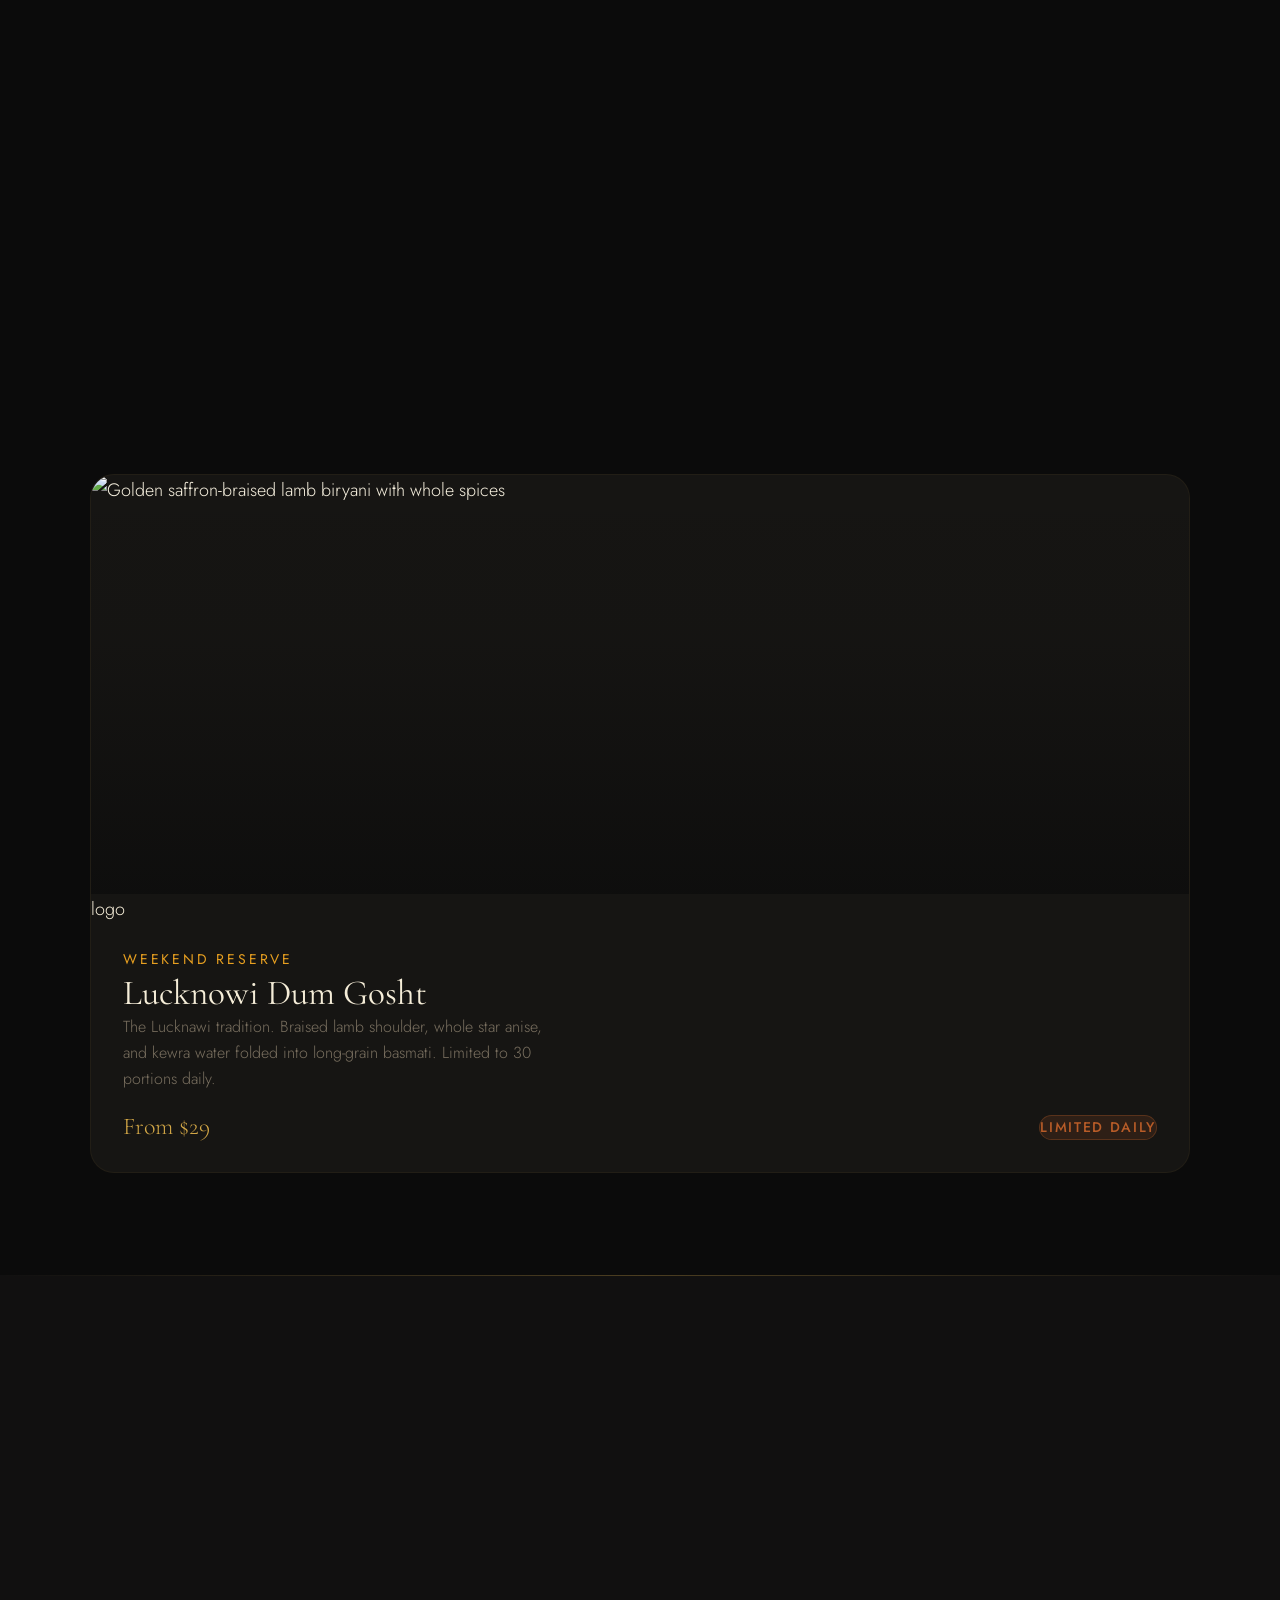
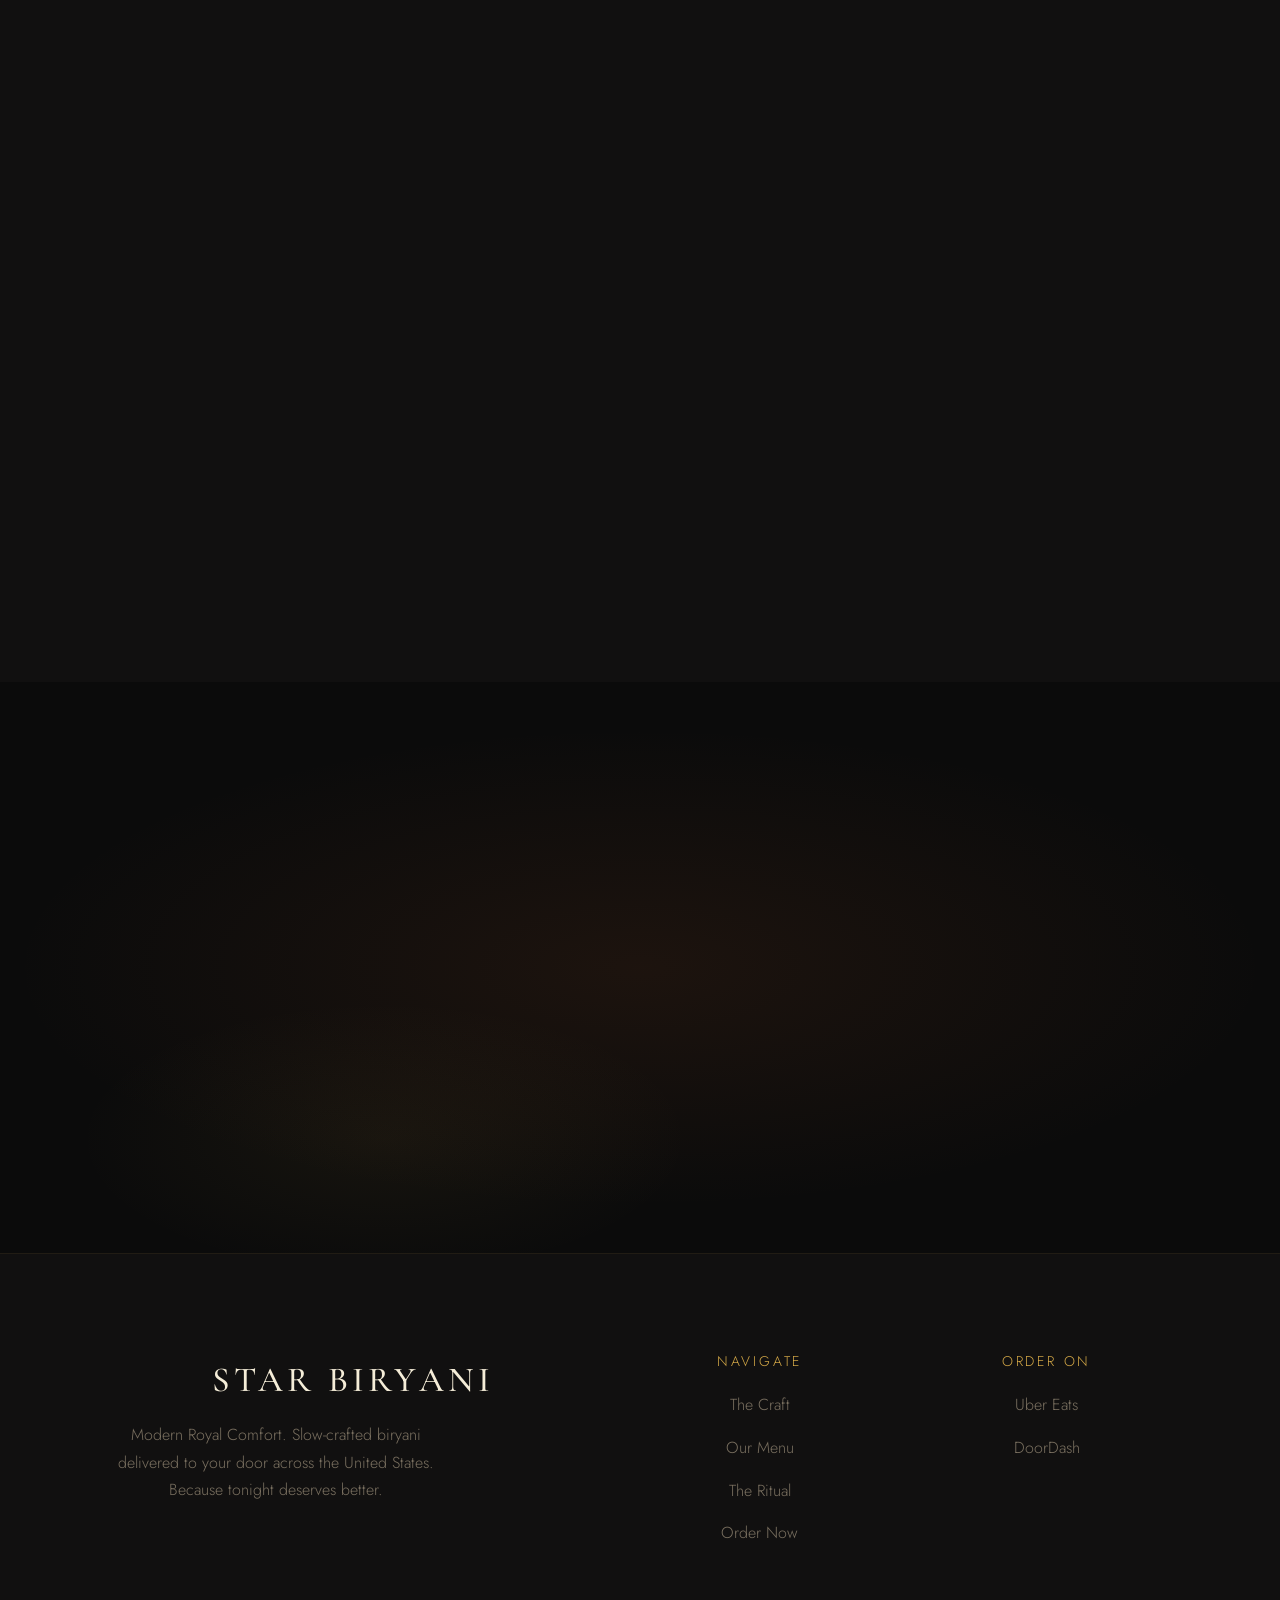
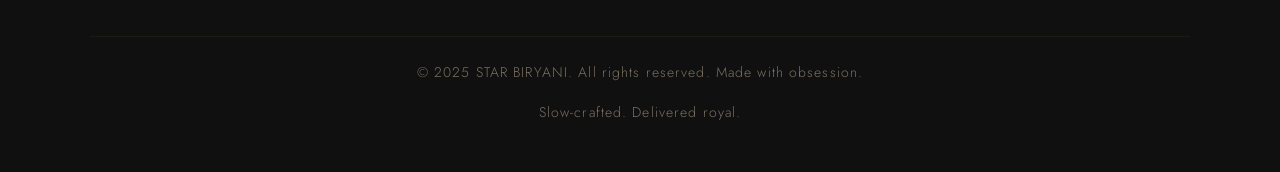
==== commit 7cfd9ff6: "removed the ritural part" ====
--- a/index.html
+++ b/index.html
@@ -3039,58 +3039,6 @@
 </section>
 
 
-<!-- THE RITUAL -->
-<section class="ritual-section section" id="ritual" aria-labelledby="ritual-heading">
-  <div class="ritual-inner">
-    <p class="section-eyebrow reveal" style="justify-content:center;">The Ritual</p>
-    <h2 class="section-title reveal" id="ritual-heading">Four seconds.<br>Then <em>everything</em> changes.</h2>
-
-    <div class="ritual-steps">
-
-      <div class="ritual-step reveal" data-step="01">
-        <svg class="ritual-icon" viewBox="0 0 24 24" fill="none" stroke="currentColor" stroke-width="1.5" aria-hidden="true">
-          <path d="M20 7H4a2 2 0 0 0-2 2v6a2 2 0 0 0 2 2h16a2 2 0 0 0 2-2V9a2 2 0 0 0-2-2z"/>
-          <path d="M12 7V5a2 2 0 0 0-2-2H8a2 2 0 0 0-2 2v2"/>
-        </svg>
-        <h4>The Arrival</h4>
-        <p>The sealed box arrives warm. You already smell the saffron before you open the door.</p>
-      </div>
-
-      <div class="ritual-step reveal" data-step="02">
-        <svg class="ritual-icon" viewBox="0 0 24 24" fill="none" stroke="currentColor" stroke-width="1.5" aria-hidden="true">
-          <circle cx="12" cy="12" r="10"/>
-          <path d="M12 6v6l4 2"/>
-        </svg>
-        <h4>The Unsealing</h4>
-        <p>You lift the lid. Steam rises. The aroma hits first — before sight, before taste. This is the moment.</p>
-      </div>
-
-      <div class="ritual-step reveal" data-step="03">
-        <svg class="ritual-icon" viewBox="0 0 24 24" fill="none" stroke="currentColor" stroke-width="1.5" aria-hidden="true">
-          <path d="M3 6h18M3 12h18M3 18h18"/>
-        </svg>
-        <h4>The First Spoon</h4>
-        <p>A spoon through the top layer breaks the crust. Golden rice, glistening meat, burst of whole spice.</p>
-      </div>
-
-      <div class="ritual-step reveal" data-step="04">
-        <svg class="ritual-icon" viewBox="0 0 24 24" fill="none" stroke="currentColor" stroke-width="1.5" aria-hidden="true">
-          <path d="M20.84 4.61a5.5 5.5 0 0 0-7.78 0L12 5.67l-1.06-1.06a5.5 5.5 0 0 0-7.78 7.78l1.06 1.06L12 21.23l7.78-7.78 1.06-1.06a5.5 5.5 0 0 0 0-7.78z"/>
-        </svg>
-        <h4>The Comfort</h4>
-        <p>After a long week, this is the moment your whole body relaxes. This is why you came back.</p>
-      </div>
-
-    </div>
-
-    <div class="ritual-quote reveal">
-      <blockquote>
-        "A biryani should feel like a conversation with someone who loves you — slow, layered, and impossible to forget."
-      </blockquote>
-      <cite>— STAR BIRYANI Kitchen Philosophy</cite>
-    </div>
-  </div>
-</section>
 
 
 
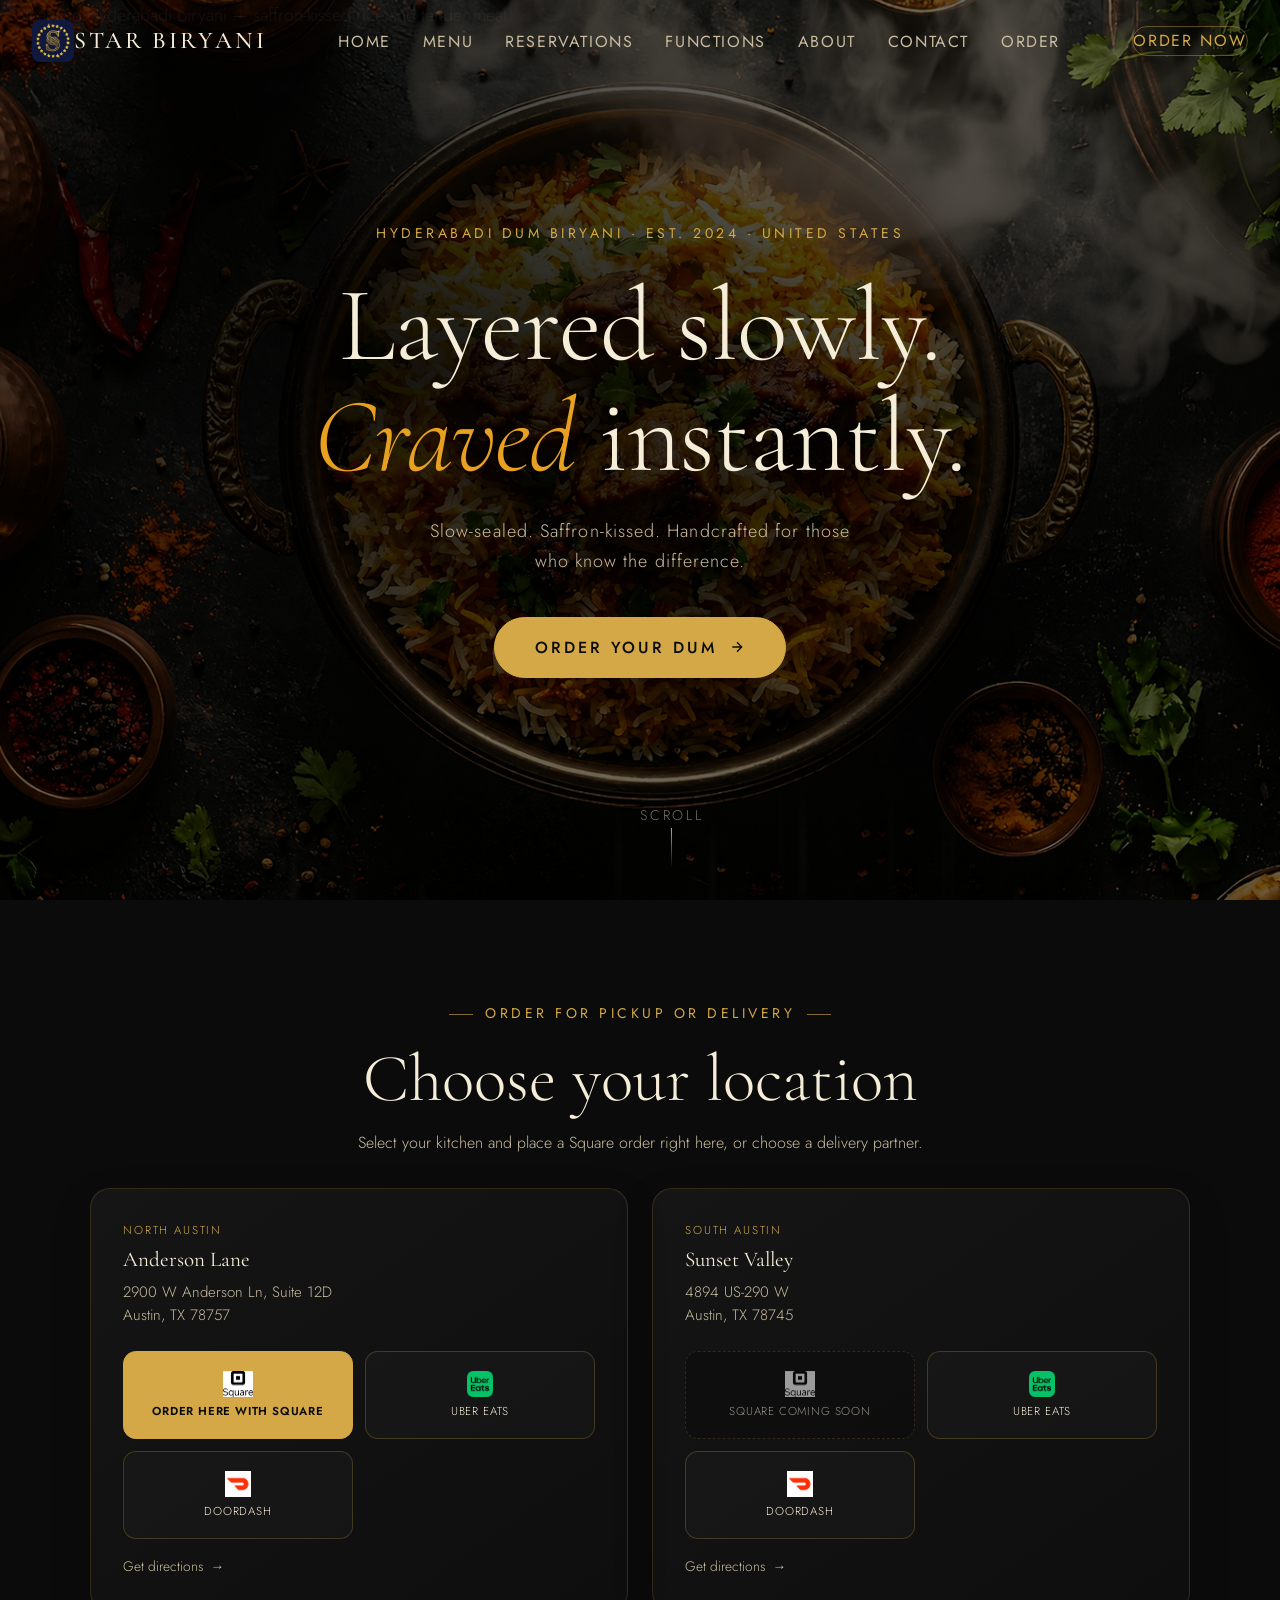
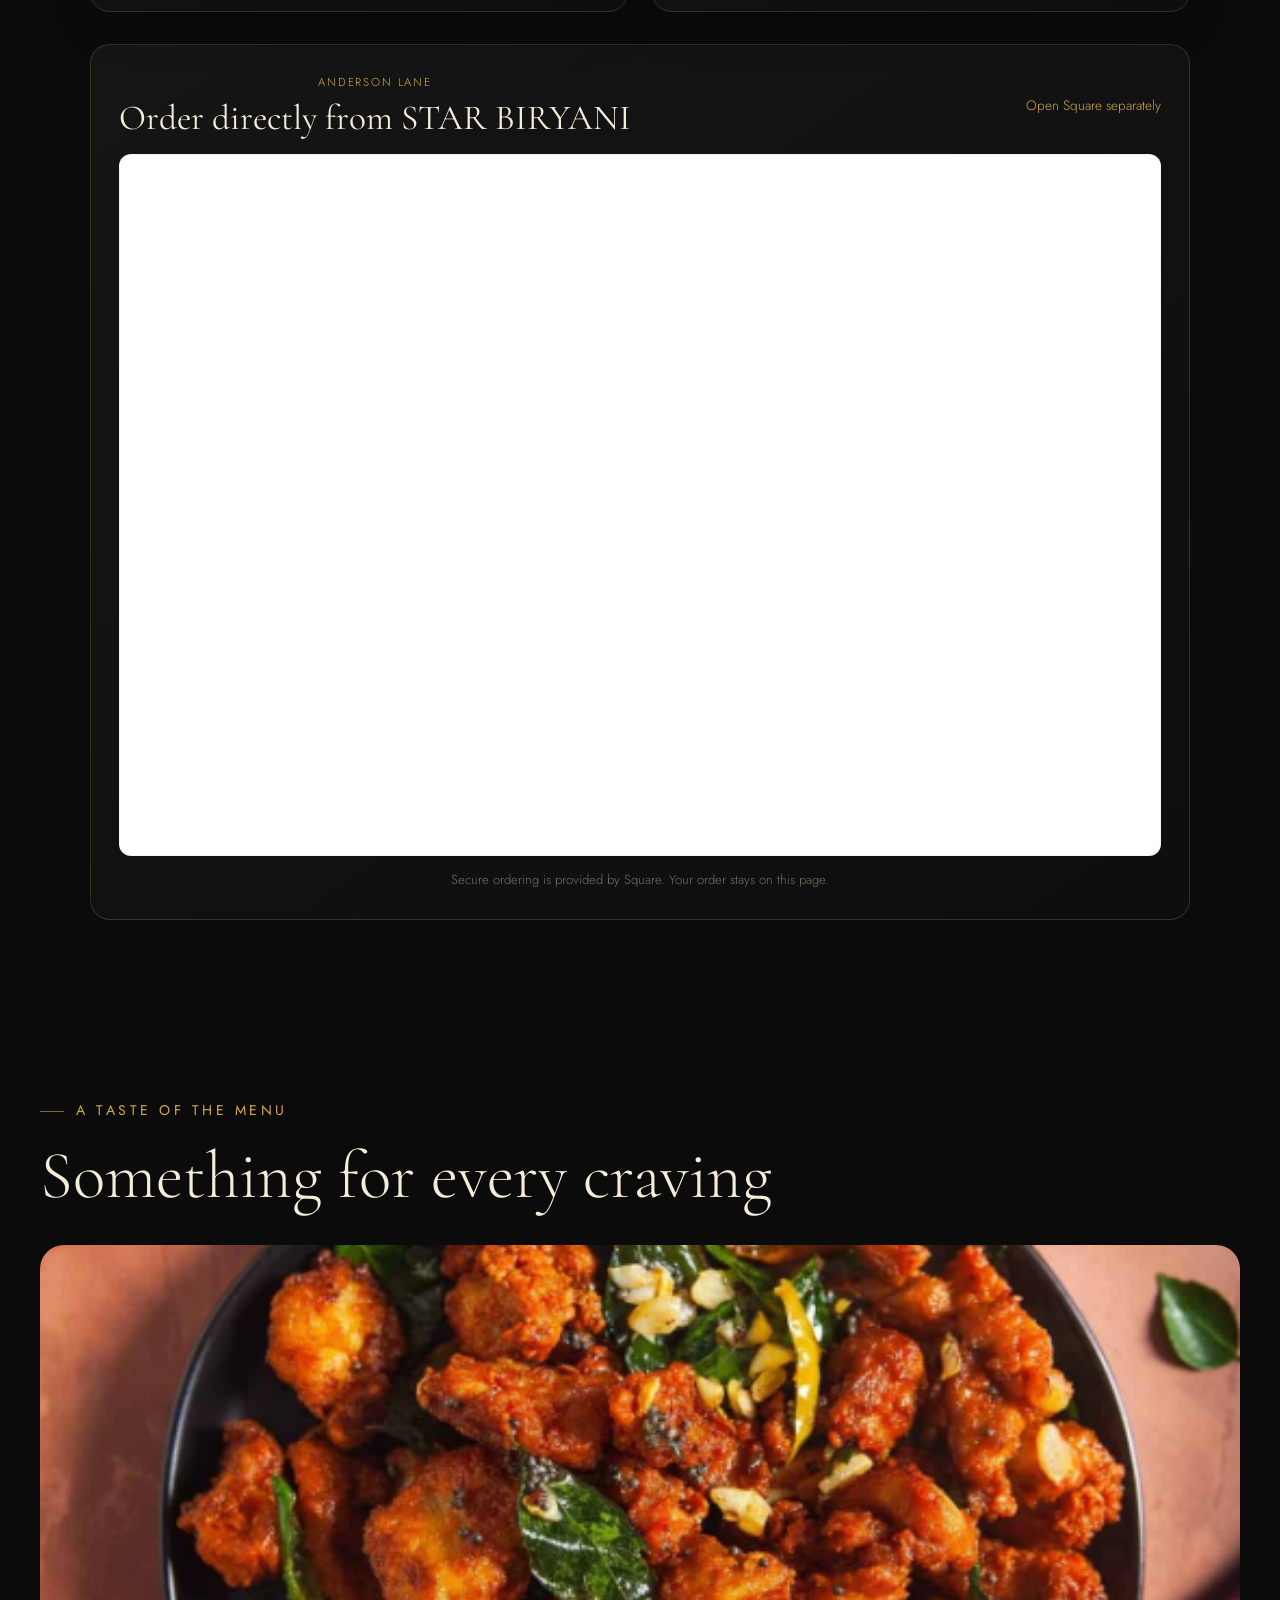
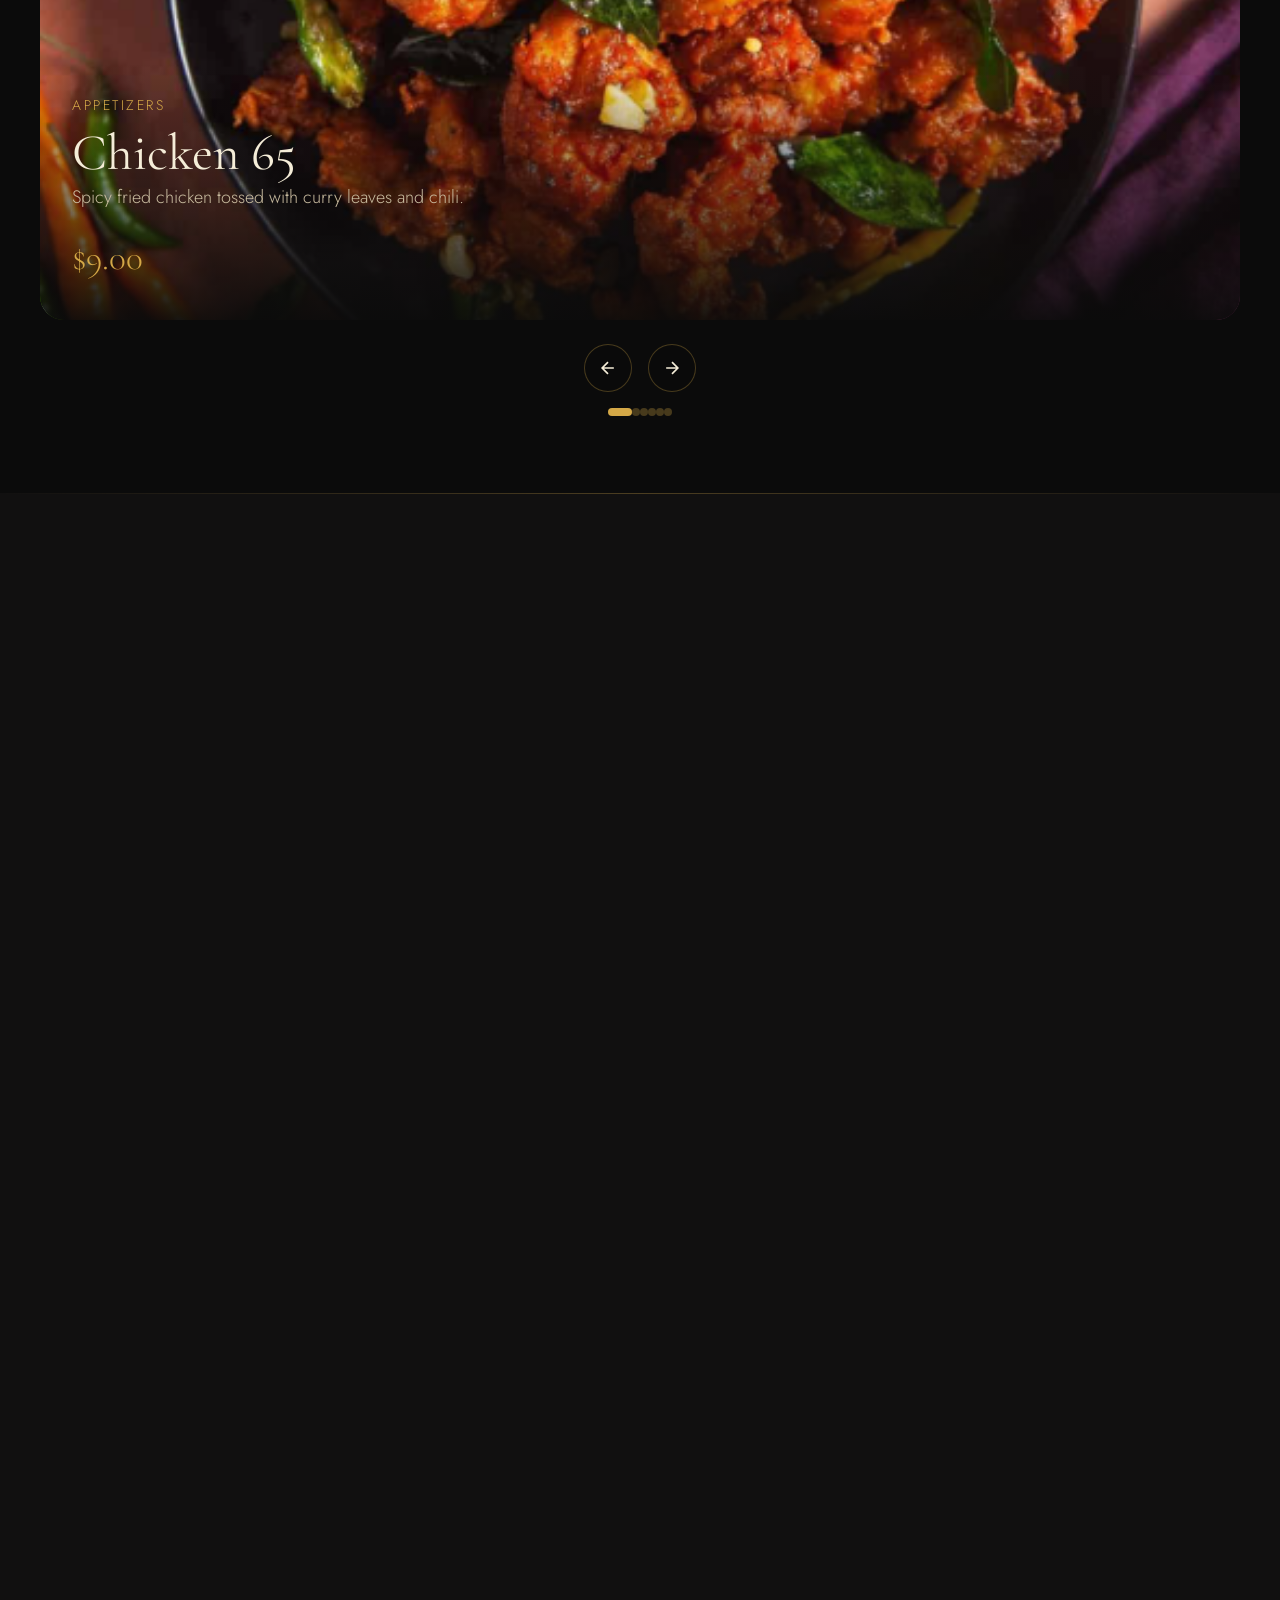
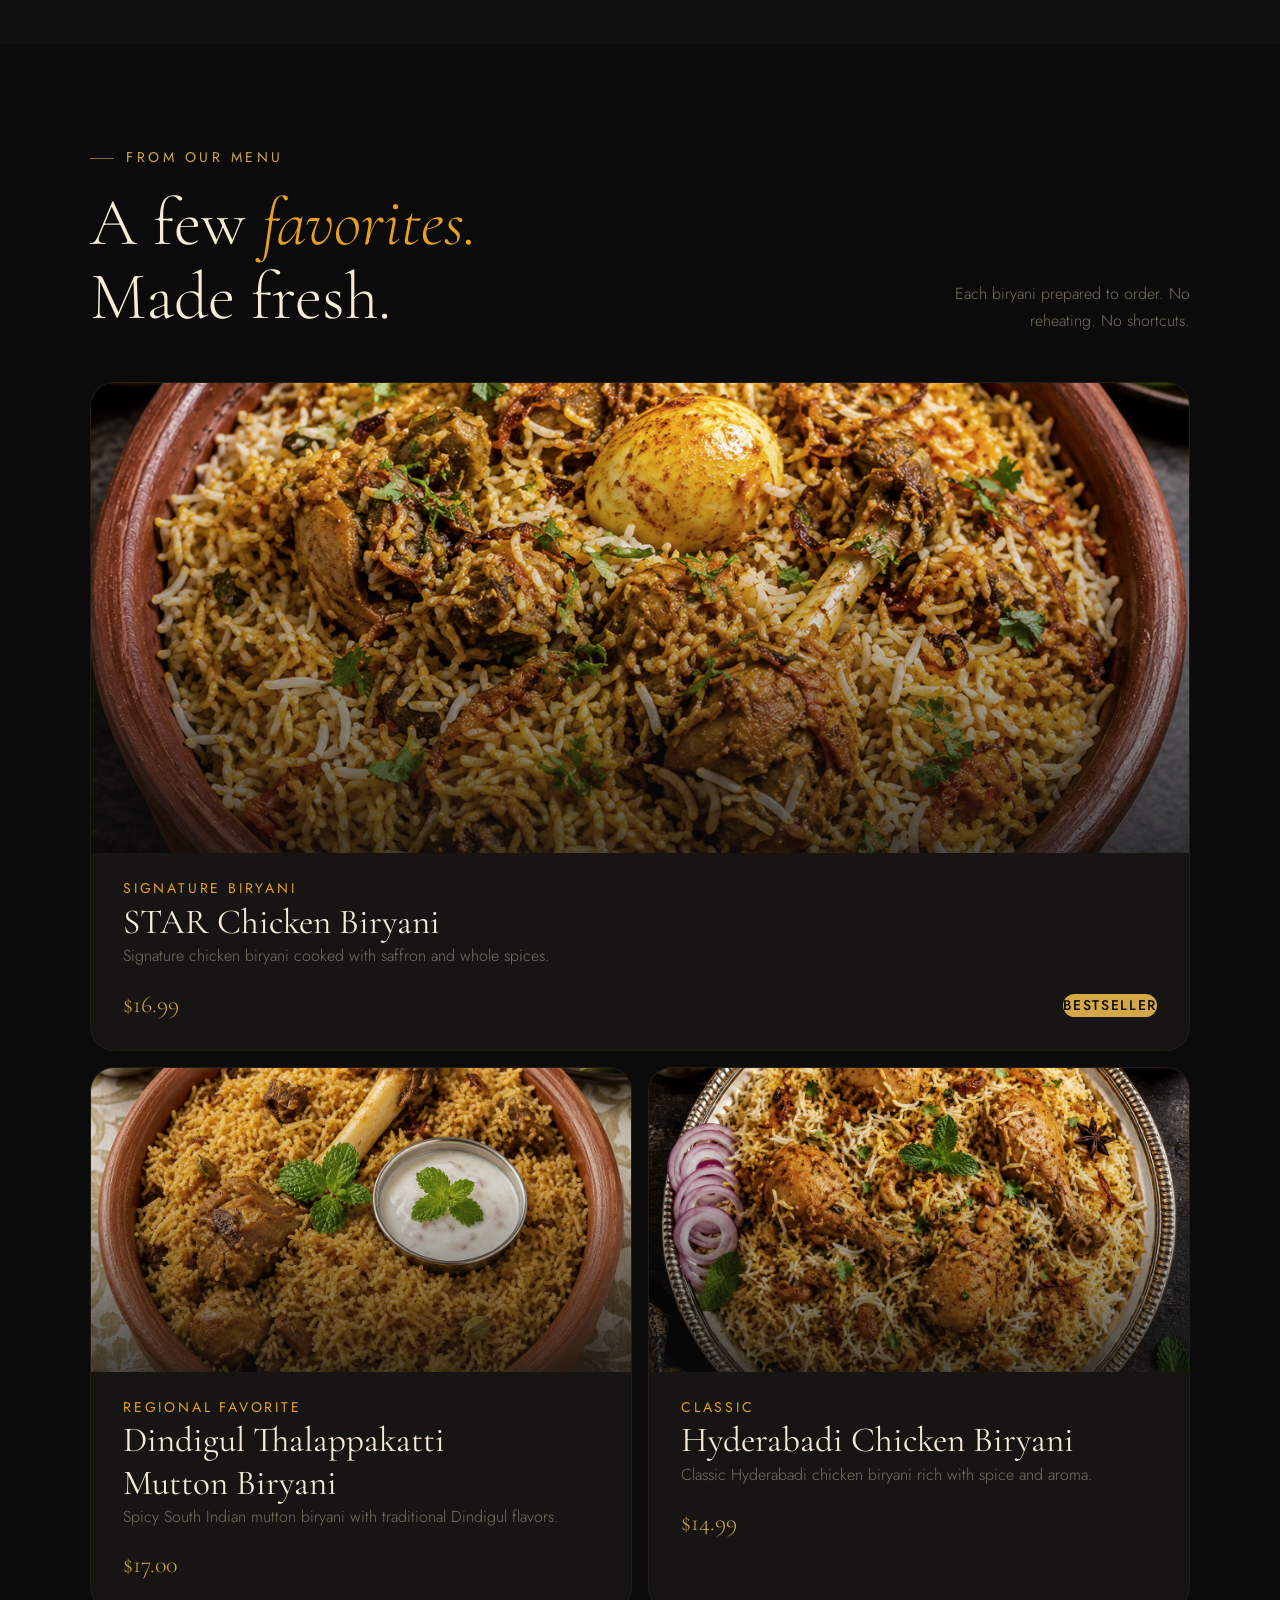
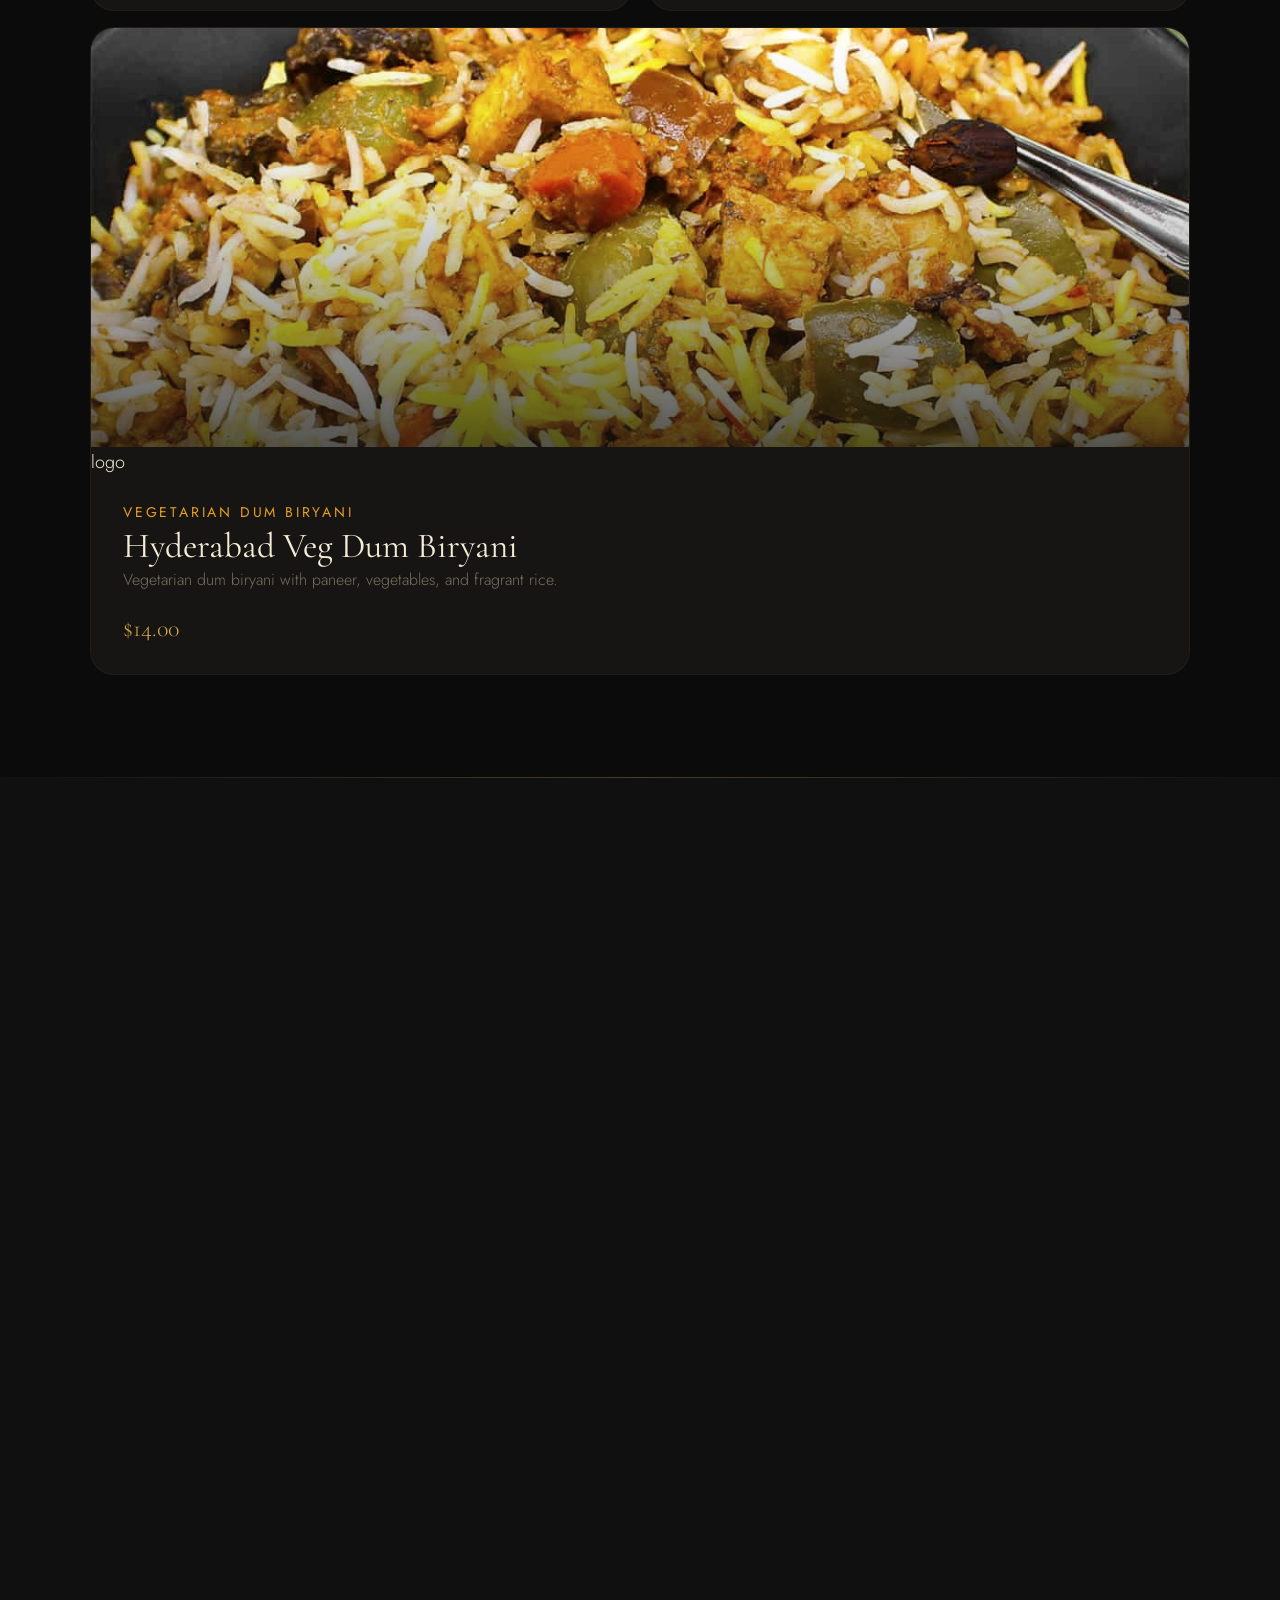
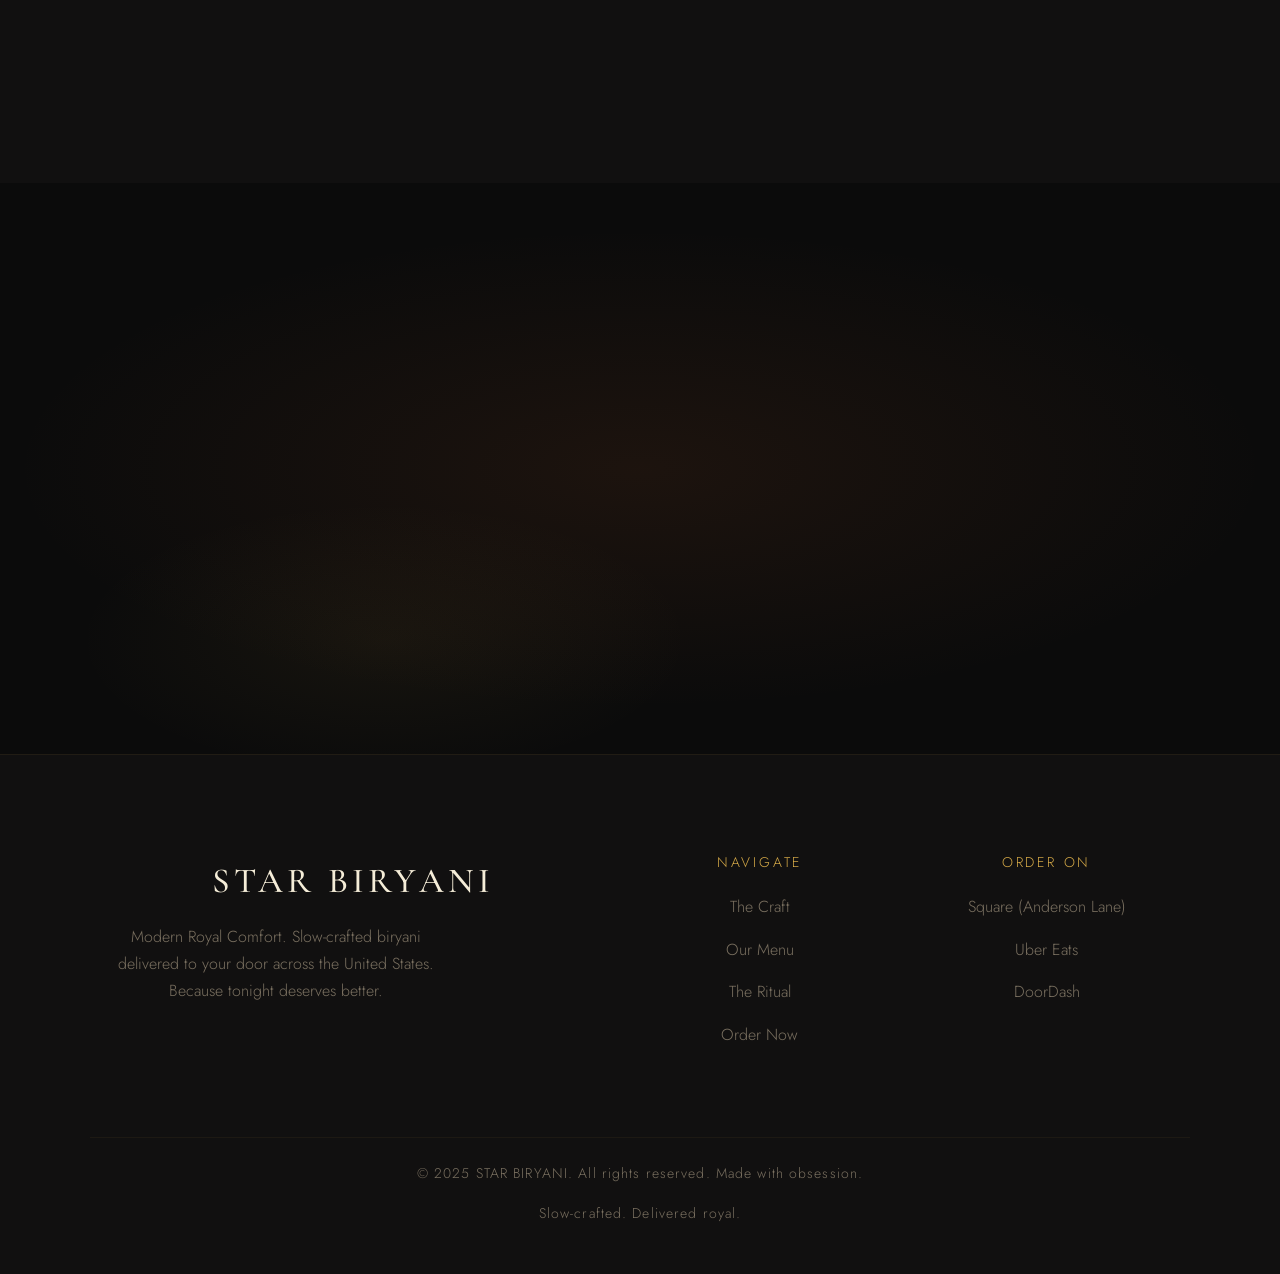
==== commit 7a766098: "updated the proper UI UX and added the new iframe for square ordering" ====
--- a/index.html
+++ b/index.html
@@ -12,7 +12,7 @@
 <meta name="title" content="STAR BIRYANI | Authentic Hyderabadi Dum Biryani | Austin, Texas">
 
 <meta name="description"
-      content="Experience authentic Hyderabadi Dum Biryani at STAR BIRYANI in Austin, Texas. Visit our Anderson Lane and Sunset Valley locations or order online through Uber Eats and DoorDash for fresh, flavorful biryani, curries, kebabs, and more.">
+      content="Experience authentic Hyderabadi biryani at STAR BIRYANI in Austin, Texas. Browse our menu and order from Anderson Lane through Square, or choose Uber Eats and DoorDash.">
 
 <meta name="keywords"
       content="Star Biryani, Hyderabadi biryani, chicken biryani, mutton biryani, veg biryani, paneer biryani, fish biryani, egg biryani, boneless chicken biryani, chicken 65 biryani, ulavacharu biryani, Indian restaurant Austin, best biryani Austin, dum biryani, Indian food Austin, halal biryani, Uber Eats, DoorDash, catering, takeout, delivery">
@@ -54,7 +54,7 @@
       content="STAR BIRYANI | Authentic Hyderabadi Dum Biryani">
 
 <meta property="og:description"
-      content="Enjoy authentic Hyderabadi Dum Biryani in Austin. Two convenient locations with online ordering through Uber Eats and DoorDash.">
+      content="Enjoy authentic Hyderabadi biryani in Austin. Order from Anderson Lane through Square, or choose Uber Eats and DoorDash.">
 
 <meta property="og:image"
       content="https://starbiryani.com/assets/images/hero/biryani-hero.jpg">
@@ -83,7 +83,7 @@
       content="STAR BIRYANI | Authentic Hyderabadi Dum Biryani">
 
 <meta name="twitter:description"
-      content="Authentic Hyderabadi Dum Biryani in Austin, Texas. Order online or visit our Anderson Lane and Sunset Valley locations.">
+      content="Authentic Hyderabadi biryani in Austin, Texas. Browse our menu and order online.">
 
 <meta name="twitter:image"
       content="https://starbiryani.com/assets/images/hero/biryani-hero.jpg">
@@ -2264,6 +2264,28 @@
   transform: translateY(-2px);
 }
 
+.square-order-primary {
+  background: var(--gold);
+  border-color: var(--gold);
+  color: var(--black);
+  font-weight: 600;
+}
+
+.square-order-primary:hover {
+  background: var(--saffron);
+  border-color: var(--saffron);
+}
+
+.order-btn-secondary {
+  opacity: 0.78;
+  font-size: var(--text-xs);
+}
+
+.square-order-placeholder {
+  cursor: not-allowed;
+  opacity: 0.6;
+}
+
 .order-btn svg {
   width: 20px;
   height: 20px;
@@ -2607,6 +2629,7 @@
 }
 
 </style>
+<link rel="stylesheet" href="assets/premium.css">
 </head>
 <body>
 
@@ -2632,14 +2655,14 @@
 
   <a href="#order" class="nav-cta" aria-label="Order now">Order Now</a>
 
-  <button class="nav-mobile-btn" id="mobileMenuBtn" aria-label="Open menu" aria-expanded="false">
+  <button class="nav-mobile-btn" id="mobileMenuBtn" type="button" aria-label="Open menu" aria-expanded="false" aria-controls="mobileMenu">
     <span></span><span></span><span></span>
   </button>
 </nav>
 
 <!-- MOBILE MENU -->
 <div class="mobile-menu" id="mobileMenu" role="dialog" aria-label="Mobile navigation" aria-modal="true">
-  <button class="mobile-menu-close" id="mobileMenuClose" aria-label="Close menu">✕</button>
+  <button class="mobile-menu-close" id="mobileMenuClose" type="button" aria-label="Close menu">✕</button>
   <a href="#story" class="mobile-link">The Craft</a>
   <a href="menu.html" class="mobile-link">Menu</a>
   <a href="book-table.html" class="mobile-link">Reservations</a>
@@ -2686,116 +2709,89 @@
 </section>
 
 <!-- Order Section -->
-<section class="order-section" aria-labelledby="order-heading">
-  <p class="menu-eyebrow">Order Now</p>
-  <h2 class="menu-title" id="order-heading">Order by Location</h2>
-
-  <div style="display:grid;gap:1.5rem;grid-template-columns:repeat(auto-fit,minmax(300px,1fr));margin-top:2rem;">
-
-    <!-- Anderson Lane -->
-    <article style="padding:2rem;border:1px solid rgba(212,168,71,0.12);border-radius:1.5rem;background:rgba(255,255,255,0.03);display:flex;flex-direction:column;gap:1rem;">
-
-      <h3 class="section-subtitle">Anderson Ln Location</h3>
-
-      <div style="display:flex;flex-wrap:wrap;justify-content:center;gap:1rem;">
-
+<section class="order-section" id="order" aria-labelledby="order-heading">
+  <p class="menu-eyebrow">Order for pickup or delivery</p>
+  <h2 class="menu-title" id="order-heading">Choose your location</h2>
+  <p class="order-intro">Select your kitchen and place a Square order right here, or choose a delivery partner.</p>
+
+  <div class="order-location-grid">
+    <article class="order-location-card" aria-labelledby="anderson-order-heading">
+      <p class="order-location-eyebrow">North Austin</p>
+      <h3 class="section-subtitle" id="anderson-order-heading">Anderson Lane</h3>
+      <p class="order-location-address">2900 W Anderson Ln, Suite 12D<br>Austin, TX 78757</p>
+      <div class="order-location-actions" role="group" aria-label="Ordering options for Anderson Lane">
+        <a href="#anderson-square-order"
+           class="order-btn square-order-primary">
+          <img src="assets/images/delivery-apps/square-logo.png" alt="" aria-hidden="true">
+          <span>Order here with Square</span>
+        </a>
+        <a href="https://www.ubereats.com/store/star-biryani-west-anderson-lane/g6lSnBLtVRaC-_PYLrzrJw"
+           target="_blank" rel="noopener noreferrer"
+           class="order-btn order-btn-secondary">
+          <img src="assets/images/delivery-apps/ubereats-com-logo.png" alt="" aria-hidden="true">
+          <span>Uber Eats</span>
+        </a>
         <a href="https://www.doordash.com/store/38780617"
-           target="_blank"
-           rel="noopener noreferrer"
-           class="order-btn"
-           style="padding:.9rem 1rem;min-width:160px;justify-content:center;">
-          <img src="assets/images/delivery-apps/doordash-logo.png"
-               alt="DoorDash"
-               style="width:100px;height:auto;border-radius:12px;background:transparent;padding:0;">
+           target="_blank" rel="noopener noreferrer"
+           class="order-btn order-btn-secondary">
+          <img src="assets/images/delivery-apps/doordash-logo.png" alt="" aria-hidden="true">
+          <span>DoorDash</span>
         </a>
-
-        <a href="https://www.ubereats.com/store/star-biryani-west-anderson-lane/g6lSnBLtVRaC-_PYLrzrJw"
-           target="_blank"
-           rel="noopener noreferrer"
-           class="order-btn"
-           style="padding:.9rem 1rem;min-width:160px;justify-content:center;">
-          <img src="assets/images/delivery-apps/ubereats-com-logo.png"
-               alt="Uber Eats"
-               style="width:100px;height:auto;background:transparent;padding:0;">
+      </div>
+      <a class="order-location-directions"
+         href="https://www.google.com/maps/search/?api=1&query=2900+W+Anderson+Ln+Ste+12D,+Austin,+TX+78757"
+         target="_blank" rel="noopener noreferrer"
+         aria-label="Get directions to Anderson Lane">
+        Get directions <span aria-hidden="true">&rarr;</span>
+      </a>
+    </article>
+
+    <article class="order-location-card" aria-labelledby="sunset-order-heading">
+      <p class="order-location-eyebrow">South Austin</p>
+      <h3 class="section-subtitle" id="sunset-order-heading">Sunset Valley</h3>
+      <p class="order-location-address">4894 US-290 W<br>Austin, TX 78745</p>
+      <div class="order-location-actions" role="group" aria-label="Ordering options for Sunset Valley">
+        <span class="order-btn square-order-placeholder" aria-disabled="true">
+          <img src="assets/images/delivery-apps/square-logo.png" alt="" aria-hidden="true">
+          <span>Square coming soon</span>
+        </span>
+        <a href="https://www.ubereats.com/store/star-biryani-sunset-valley/7vtltvEnUyS_8P09y3qHOg"
+           target="_blank" rel="noopener noreferrer"
+           class="order-btn order-btn-secondary">
+          <img src="assets/images/delivery-apps/ubereats-com-logo.png" alt="" aria-hidden="true">
+          <span>Uber Eats</span>
         </a>
-
-        <a href="https://starofindiaatx.square.site/"
-           target="_blank"
-           rel="noopener noreferrer"
-           class="order-btn"
-           style="padding:.9rem 1rem;min-width:160px;justify-content:center;">
-          <img src="assets/images/delivery-apps/square-logo.png"
-               alt="Square"
-               style="width:100px;height:auto;border-radius:12px;background:transparent;padding:0;">
+        <a href="https://www.doordash.com/store/25067432"
+           target="_blank" rel="noopener noreferrer"
+           class="order-btn order-btn-secondary">
+          <img src="assets/images/delivery-apps/doordash-logo.png" alt="" aria-hidden="true">
+          <span>DoorDash</span>
         </a>
-
       </div>
-
+      <a class="order-location-directions"
+         href="https://www.google.com/maps/search/?api=1&query=4894+US-290+W,+Austin,+TX+78745"
+         target="_blank" rel="noopener noreferrer"
+         aria-label="Get directions to Sunset Valley">
+        Get directions <span aria-hidden="true">&rarr;</span>
+      </a>
     </article>
-
-    <!-- Sunset Valley -->
-    <article style="padding:2rem;border:1px solid rgba(212,168,71,0.12);border-radius:1.5rem;background:rgba(255,255,255,0.03);display:flex;flex-direction:column;gap:1rem;">
-
-      <h3 class="section-subtitle">Sunset Valley Location</h3>
-
-      <div style="display:flex;flex-wrap:wrap;justify-content:center;gap:1rem;">
-
-        <a href="https://www.doordash.com/store/25067432"
-           target="_blank"
-           rel="noopener noreferrer"
-           class="order-btn"
-           style="padding:.9rem 1rem;min-width:160px;justify-content:center;">
-          <img src="assets/images/delivery-apps/doordash-logo.png"
-               alt="DoorDash"
-               style="width:100px;height:auto;border-radius:12px;background:transparent;padding:0;">
-        </a>
-
-        <a href="https://www.ubereats.com/store/star-biryani-sunset-valley/7vtltvEnUyS_8P09y3qHOg"
-           target="_blank"
-           rel="noopener noreferrer"
-           class="order-btn"
-           style="padding:.9rem 1rem;min-width:160px;justify-content:center;">
-          <img src="assets/images/delivery-apps/ubereats-com-logo.png"
-               alt="Uber Eats"
-               style="width:100px;height:auto;background:transparent;padding:0;">
-        </a>
-
-        <!-- Square Coming Soon -->
-        <div style="position:relative;display:inline-block;">
-
-          <button
-              class="order-btn"
-              onclick="squareComingSoon()"
-              style="padding:.9rem 1rem;min-width:160px;justify-content:center;border:none;cursor:pointer;">
-
-            <img src="assets/images/delivery-apps/square-logo.png"
-                 alt="Square"
-                 style="width:100px;height:auto;border-radius:12px;background:transparent;padding:0;">
-
-          </button>
-
-          <span style="
-              position:absolute;
-              top:-8px;
-              right:-8px;
-              background:#D4A847;
-              color:#111;
-              padding:4px 8px;
-              border-radius:999px;
-              font-size:11px;
-              font-weight:600;
-              letter-spacing:.05em;
-              white-space:nowrap;
-              box-shadow:0 4px 12px rgba(0,0,0,.2);">
-            Coming Soon
-          </span>
-
-        </div>
-
+  </div>
+  <div class="square-embed-panel" id="anderson-square-order" aria-labelledby="square-order-heading">
+    <div class="square-embed-header">
+      <div>
+        <p class="order-location-eyebrow">Anderson Lane</p>
+        <h3 id="square-order-heading">Order directly from STAR BIRYANI</h3>
       </div>
-
-    </article>
-
+      <a href="https://starofindiaatx.square.site/s/order" target="_blank" rel="noopener noreferrer">Open Square separately</a>
+    </div>
+    <iframe
+      src="https://starofindiaatx.square.site/s/order"
+      title="Order online from STAR BIRYANI on Square"
+      loading="eager"
+      referrerpolicy="strict-origin-when-cross-origin"
+      allow="payment">
+    </iframe>
+    <p class="square-embed-note">Secure ordering is provided by Square. Your order stays on this page.</p>
   </div>
 </section>
 
@@ -2805,42 +2801,64 @@
 <section class="carousel-section" aria-labelledby="carousel-heading">
   <div class="carousel-container">
     <div class="reveal">
-      <p class="section-eyebrow">Best Loved</p>
-      <h2 class="section-title" id="carousel-heading">Signature Biryani Collection</h2>
+      <p class="section-eyebrow">A taste of the menu</p>
+      <h2 class="section-title" id="carousel-heading">Something for every craving</h2>
     </div>
     
     <div class="carousel-wrapper">
       <div class="carousel-track" id="carouselTrack">
         <div class="carousel-slide">
-          <img src="assets/images/carousel-chicken-biryani.jpg" alt="Hyderabadi Chicken Dum Biryani">
+          <img src="assets/Appetizers/chicken_65.png" alt="Chicken 65 appetizer">
           <div class="carousel-content">
-            <h3 class="carousel-title">Hyderabadi Chicken Dum Biryani</h3>
-            <p class="carousel-description">Tender chicken marinated in aromatic spices, layered with basmati rice and slow-cooked to perfection</p>
-            <div class="carousel-price">$18.99</div>
+            <p class="carousel-category">Appetizers</p>
+            <h3 class="carousel-title">Chicken 65</h3>
+            <p class="carousel-description">Spicy fried chicken tossed with curry leaves and chili.</p>
+            <div class="carousel-price">$9.00</div>
           </div>
         </div>
         <div class="carousel-slide">
-          <img src="assets/images/carousel-lamb-biryani.jpg" alt="Lamb Dum Biryani">
+          <img src="assets/biryani/spl_biryani.png" alt="STAR Chicken Biryani">
           <div class="carousel-content">
-            <h3 class="carousel-title">Royal Lamb Dum Biryani</h3>
-            <p class="carousel-description">Premium lamb pieces marinated overnight, cooked with fragrant basmati and secret spices</p>
-            <div class="carousel-price">$24.99</div>
-          </div>
-        </div>
-        <div class="carousel-slide">
-          <img src="assets/images/carousel-vegetable-biryani.jpg" alt="Vegetable Dum Biryani">
-          <div class="carousel-content">
-            <h3 class="carousel-title">Garden Vegetable Dum Biryani</h3>
-            <p class="carousel-description">Fresh seasonal vegetables, paneer, and aromatic herbs in our signature dum style</p>
+            <p class="carousel-category">Biryanis</p>
+            <h3 class="carousel-title">STAR Chicken Biryani</h3>
+            <p class="carousel-description">Signature chicken biryani cooked with saffron and whole spices.</p>
             <div class="carousel-price">$16.99</div>
           </div>
         </div>
         <div class="carousel-slide">
-          <img src="assets/images/carousel-prawn-biryani.jpg" alt="Prawn Dum Biryani">
+          <img src="assets/curries/tikka.png" alt="Tikka Masala curry">
           <div class="carousel-content">
-            <h3 class="carousel-title">Coastal Prawn Dum Biryani</h3>
-            <p class="carousel-description">Juicy prawns marinated in coastal spices, perfectly balanced with basmati rice</p>
-            <div class="carousel-price">$22.99</div>
+            <p class="carousel-category">Curries</p>
+            <h3 class="carousel-title">Tikka Masala</h3>
+            <p class="carousel-description">Creamy tomato curry with tender spiced meat or paneer.</p>
+            <div class="carousel-price">$14.99</div>
+          </div>
+        </div>
+        <div class="carousel-slide">
+          <img src="assets/desserts/rasmalai.png" alt="Rasmalai dessert">
+          <div class="carousel-content">
+            <p class="carousel-category">Desserts</p>
+            <h3 class="carousel-title">Rasmalai</h3>
+            <p class="carousel-description">Soft cheese dumplings in creamy cardamom milk with saffron.</p>
+            <div class="carousel-price">$5.00</div>
+          </div>
+        </div>
+        <div class="carousel-slide">
+          <img src="assets/beverages/Rosemilk.png" alt="Rose Milk">
+          <div class="carousel-content">
+            <p class="carousel-category">Beverages</p>
+            <h3 class="carousel-title">Rose Milk</h3>
+            <p class="carousel-description">Sweetened chilled milk infused with rose essence.</p>
+            <div class="carousel-price">$4.00</div>
+          </div>
+        </div>
+        <div class="carousel-slide">
+          <img src="assets/images/menu/carousel-chicken-biryani.jpg" alt="STAR Biryani and Curry Pack for 5">
+          <div class="carousel-content">
+            <p class="carousel-category">Party Packs</p>
+            <h3 class="carousel-title">STAR Biryani and Curry Pack for 5</h3>
+            <p class="carousel-description">A sharing pack with rice, naan, curry, and biryani for five.</p>
+            <div class="carousel-price">$55.00</div>
           </div>
         </div>
       </div>
@@ -2859,12 +2877,7 @@
       </button>
     </div>
     
-    <div class="carousel-indicators" id="indicators">
-      <span class="indicator active" data-slide="0"></span>
-      <span class="indicator" data-slide="1"></span>
-      <span class="indicator" data-slide="2"></span>
-      <span class="indicator" data-slide="3"></span>
-    </div>
+    <div class="carousel-indicators" id="indicators" aria-label="Choose a menu item"></div>
   </div>
 </section>
 
@@ -2939,8 +2952,8 @@
 <section class="menu-section section" id="menu" aria-labelledby="menu-heading">
   <div class="menu-header reveal">
     <div>
-      <p class="section-eyebrow">Signature Biryanis</p>
-      <h2 class="section-title" id="menu-heading">Four <em>obsessions.</em><br>One choice.</h2>
+      <p class="section-eyebrow">From Our Menu</p>
+        <h2 class="section-title" id="menu-heading">A few <em>favorites.</em><br>Made fresh.</h2>
     </div>
     <p style="font-size:var(--text-sm);color:var(--ivory-faint);max-width:30ch;text-align:right;">Each biryani prepared to order. No reheating. No shortcuts.</p>
   </div>
@@ -2951,19 +2964,19 @@
     <div class="menu-card card-featured reveal">
       <div class="card-img">
         <img
-          src="https://pplx-res.cloudinary.com/image/upload/pplx_search_images/6f8055e2fab8f05f03d35c0117ef1488e8c49fcc.jpg"
-          alt="Royal Hyderabadi Dum Biryani — the signature dish"
+          src="assets/biryani/spl_biryani.png"
+          alt="STAR Chicken Biryani"
           width="1960" height="980"
           loading="lazy"
           decoding="async"
         >
       </div>
       <div class="card-body">
-        <p class="card-tag">Chef's Obsession</p>
-        <h3 class="card-title">Royal Hyderabadi Dum</h3>
-        <p class="card-desc">The original. Bone-in goat, aged basmati, saffron milk, and crisp fried onion. The biryani that made Hyderabad legendary — and now made for you.</p>
+        <p class="card-tag">Signature Biryani</p>
+        <h3 class="card-title">STAR Chicken Biryani</h3>
+        <p class="card-desc">Signature chicken biryani cooked with saffron and whole spices.</p>
         <div class="card-footer">
-          <span class="card-price">From $26</span>
+          <span class="card-price">$16.99</span>
           <span class="card-badge">Bestseller</span>
         </div>
       </div>
@@ -2973,19 +2986,19 @@
     <div class="menu-card reveal">
       <div class="card-img">
         <img
-          src="https://pplx-res.cloudinary.com/image/upload/pplx_search_images/f868e2a0f1631c4b27a7eee1f3cc2107281e599c.jpg"
-          alt="Black Cardamom Chicken Biryani"
+          src="assets/biryani/dundigal.png"
+          alt="Dindigul Thalappakatti Mutton Biryani"
           width="471" height="471"
           loading="lazy"
           decoding="async"
         >
       </div>
       <div class="card-body">
-        <p class="card-tag">Midnight Special</p>
-        <h3 class="card-title">Smoked Chicken Dum</h3>
-        <p class="card-desc">Coal-smoked, twice-marinated chicken thighs with rose water and black cardamom. Made for late nights and cravings that don't negotiate.</p>
+        <p class="card-tag">Regional Favorite</p>
+        <h3 class="card-title">Dindigul Thalappakatti Mutton Biryani</h3>
+        <p class="card-desc">Spicy South Indian mutton biryani with traditional Dindigul flavors.</p>
         <div class="card-footer">
-          <span class="card-price">From $22</span>
+          <span class="card-price">$17.00</span>
         </div>
       </div>
     </div>
@@ -2994,20 +3007,19 @@
     <div class="menu-card reveal">
       <div class="card-img">
         <img
-          src="https://pplx-res.cloudinary.com/image/upload/pplx_search_images/a629e547fb5a2a88233d39e4774c1b92344c0907.jpg"
-          alt="Saffron Vegetable Biryani — golden and aromatic"
+          src="assets/biryani/hyderabad_chicken_biryani.png"
+          alt="Hyderabadi Chicken Biryani"
           width="500" height="500"
           loading="lazy"
           decoding="async"
         >
       </div>
       <div class="card-body">
-        <p class="card-tag">Garden Craft</p>
-        <h3 class="card-title">Saffron Subz Dum</h3>
-        <p class="card-desc">A vegetarian biryani that needs no apology. Market vegetables, saffron strands, paneer, and slow-cooked patience in every layer.</p>
+        <p class="card-tag">Classic</p>
+        <h3 class="card-title">Hyderabadi Chicken Biryani</h3>
+        <p class="card-desc">Classic Hyderabadi chicken biryani rich with spice and aroma.</p>
         <div class="card-footer">
-          <span class="card-price">From $18</span>
-          <span class="card-badge" style="background:rgba(212,168,71,0.15);color:var(--gold);border:1px solid rgba(212,168,71,0.3);">Vegetarian</span>
+          <span class="card-price">$14.99</span>
         </div>
       </div>
     </div>
@@ -3016,8 +3028,8 @@
     <div class="menu-card reveal" style="grid-column:span 2;">
       <div class="card-img" style="aspect-ratio:21/8;">
         <img
-          src="https://pplx-res.cloudinary.com/image/upload/pplx_search_images/f9f56ec5fc54340d905e74bd66bc6f67c6f659f8.jpg"
-          alt="Golden saffron-braised lamb biryani with whole spices"
+          src="assets/images/menu/vegetable-biryani.jpg"
+          alt="Hyderabad Veg Dum Biryani"
           width="1200" height="480"
           loading="lazy"
           decoding="async"
@@ -3025,12 +3037,11 @@
         >
       </div>logo
       <div class="card-body">
-        <p class="card-tag">Weekend Reserve</p>
-        <h3 class="card-title">Lucknowi Dum Gosht</h3>
-        <p class="card-desc">The Lucknawi tradition. Braised lamb shoulder, whole star anise, and kewra water folded into long-grain basmati. Limited to 30 portions daily.</p>
+        <p class="card-tag">Vegetarian Dum Biryani</p>
+        <h3 class="card-title">Hyderabad Veg Dum Biryani</h3>
+        <p class="card-desc">Vegetarian dum biryani with paneer, vegetables, and fragrant rice.</p>
         <div class="card-footer">
-          <span class="card-price">From $29</span>
-          <span class="card-badge" style="background:rgba(184,92,40,0.15);color:var(--copper);border:1px solid rgba(184,92,40,0.3);">Limited Daily</span>
+          <span class="card-price">$14.00</span>
         </div>
       </div>
     </div>
@@ -3167,8 +3178,9 @@
     <div>
       <p class="footer-links-title">Order On</p>
       <ul class="footer-links" role="list">
-        <li><a href="https://www.ubereats.com" target="_blank" rel="noopener noreferrer">Uber Eats</a></li>
-        <li><a href="https://www.doordash.com" target="_blank" rel="noopener noreferrer">DoorDash</a></li>
+        <li><a href="https://starofindiaatx.square.site/" target="_blank" rel="noopener noreferrer">Square (Anderson Lane)</a></li>
+        <li><a href="https://www.ubereats.com/store/star-biryani-west-anderson-lane/g6lSnBLtVRaC-_PYLrzrJw" target="_blank" rel="noopener noreferrer">Uber Eats</a></li>
+        <li><a href="https://www.doordash.com/store/38780617" target="_blank" rel="noopener noreferrer">DoorDash</a></li>
       </ul>
     </div>
   </div>
@@ -3209,15 +3221,23 @@
 const carouselTrack = document.getElementById('carouselTrack');
 const prevBtn = document.getElementById('prevBtn');
 const nextBtn = document.getElementById('nextBtn');
-const indicators = document.querySelectorAll('.indicator');
+const indicatorsContainer = document.getElementById('indicators');
 let currentSlide = 0;
-const totalSlides = 4;
+const totalSlides = carouselTrack ? carouselTrack.querySelectorAll('.carousel-slide').length : 0;
+
+if (indicatorsContainer && totalSlides) {
+  indicatorsContainer.innerHTML = Array.from({ length: totalSlides }, (_, index) =>
+    `<button class="indicator${index === 0 ? ' active' : ''}" type="button" aria-label="Show menu item ${index + 1}" aria-pressed="${index === 0}"></button>`
+  ).join('');
+}
+const indicators = indicatorsContainer ? indicatorsContainer.querySelectorAll('.indicator') : [];
 
 function updateCarousel() {
   carouselTrack.style.transform = `translateX(-${currentSlide * 100}%)`;
   
   indicators.forEach((indicator, index) => {
     indicator.classList.toggle('active', index === currentSlide);
+    indicator.setAttribute('aria-pressed', String(index === currentSlide));
   });
 }
 
@@ -3260,12 +3280,14 @@
   mobileMenu.classList.add('open');
   document.body.style.overflow = 'hidden';
   mobileBtn.setAttribute('aria-expanded', 'true');
+  mobileBtn.setAttribute('aria-label', 'Close menu');
 }
 
 function closeMenu() {
   mobileMenu.classList.remove('open');
   document.body.style.overflow = '';
   mobileBtn.setAttribute('aria-expanded', 'false');
+  mobileBtn.setAttribute('aria-label', 'Open menu');
 }
 
 mobileBtn.addEventListener('click', openMenu);
--- a/assets/premium.css
+++ b/assets/premium.css
@@ -0,0 +1,460 @@
+/* Shared interaction styling for a consistent, considered feel across pages. */
+:focus-visible {
+  outline: 2px solid var(--gold, #d4a847);
+  outline-offset: 4px;
+}
+
+.nav-mobile-btn {
+  position: relative;
+  flex: 0 0 48px;
+  width: 48px;
+  height: 48px;
+  padding: 0;
+  align-items: center;
+  justify-content: center;
+  border: 1px solid rgba(212, 168, 71, 0.28);
+  border-radius: 12px;
+  background: rgba(212, 168, 71, 0.08);
+  transition: background 220ms ease, border-color 220ms ease, transform 220ms ease;
+}
+
+.nav-mobile-btn:hover {
+  background: rgba(212, 168, 71, 0.15);
+  border-color: rgba(212, 168, 71, 0.52);
+}
+
+.nav-mobile-btn span {
+  position: absolute;
+  left: 14px;
+  width: 18px;
+  height: 1.5px;
+  margin: 0;
+  border-radius: 2px;
+  background: var(--ivory, #f5edd8);
+  transition: top 220ms ease, opacity 180ms ease, transform 220ms ease;
+}
+
+.nav-mobile-btn span:nth-child(1) { top: 17px; }
+.nav-mobile-btn span:nth-child(2) { top: 23px; }
+.nav-mobile-btn span:nth-child(3) { top: 29px; }
+
+.nav-mobile-btn[aria-expanded="true"] span:nth-child(1) {
+  top: 23px;
+  transform: rotate(45deg);
+}
+
+.nav-mobile-btn[aria-expanded="true"] span:nth-child(2) { opacity: 0; }
+
+.nav-mobile-btn[aria-expanded="true"] span:nth-child(3) {
+  top: 23px;
+  transform: rotate(-45deg);
+}
+
+@media (max-width: 768px) {
+  .nav-mobile-btn { display: flex; }
+}
+
+.mobile-menu {
+  z-index: 110;
+  gap: clamp(0.65rem, 2vh, 1.25rem);
+  padding: 5.5rem 1.5rem 2rem;
+  overflow-y: auto;
+  background: rgba(11, 11, 11, 0.98);
+  -webkit-backdrop-filter: blur(20px);
+  backdrop-filter: blur(20px);
+}
+
+.mobile-menu.open {
+  display: flex;
+  opacity: 1;
+  transform: translateY(0);
+}
+
+.mobile-menu a.mobile-link {
+  width: min(100%, 360px);
+  padding: 0.7rem 0.5rem;
+  border-bottom: 1px solid rgba(212, 168, 71, 0.14);
+  color: var(--ivory, #f5edd8);
+  font-family: var(--font-display, Georgia, serif);
+  font-size: clamp(1.65rem, 5vw, 2.2rem);
+  line-height: 1.15;
+  text-align: center;
+  transition: color 180ms ease, border-color 180ms ease, transform 180ms ease;
+}
+
+.mobile-menu a.mobile-link:hover {
+  color: var(--gold, #d4a847);
+  border-color: rgba(212, 168, 71, 0.48);
+  background: transparent;
+  transform: translateY(-1px);
+}
+
+.mobile-menu-close {
+  position: absolute;
+  top: 1.25rem;
+  right: 1.25rem;
+  display: grid;
+  width: 44px;
+  height: 44px;
+  place-items: center;
+  border: 1px solid rgba(212, 168, 71, 0.22);
+  border-radius: 50%;
+  background: rgba(255, 255, 255, 0.04);
+  color: var(--ivory, #f5edd8);
+  font-size: 1.25rem;
+  transition: color 180ms ease, border-color 180ms ease, background 180ms ease;
+}
+
+.mobile-menu-close:hover {
+  border-color: rgba(212, 168, 71, 0.55);
+  background: rgba(212, 168, 71, 0.12);
+  color: var(--gold, #d4a847);
+}
+
+.nav-cta,
+.hero-cta,
+.btn-primary,
+.btn-ghost,
+.order-btn,
+.quick-order-btn,
+.booking-btn,
+.event-btn,
+.carousel-btn {
+  transition: color 220ms ease, background-color 220ms ease, border-color 220ms ease,
+    box-shadow 220ms ease, transform 220ms ease, opacity 220ms ease;
+}
+
+.hero-cta:hover,
+.btn-primary:hover,
+.btn-ghost:hover,
+.order-btn:hover,
+.quick-order-btn:hover,
+.booking-btn:hover,
+.event-btn:hover {
+  box-shadow: 0 10px 28px rgba(0, 0, 0, 0.24), 0 0 18px rgba(212, 168, 71, 0.12);
+  transform: translateY(-2px);
+}
+
+.order-btn.square-order-placeholder:hover {
+  box-shadow: none;
+  transform: none;
+}
+
+.order-section {
+  padding: clamp(4rem, 8vw, 7rem) clamp(1.25rem, 5vw, 4rem);
+}
+
+.order-intro {
+  width: min(100%, 40rem);
+  margin: 0.8rem auto 0;
+  color: var(--ivory-dim, #c9bca0);
+  font-size: var(--text-sm, 1rem);
+}
+
+.order-location-grid {
+  display: grid;
+  grid-template-columns: repeat(2, minmax(0, 1fr));
+  gap: clamp(1rem, 2.5vw, 1.5rem);
+  width: min(100%, 1100px);
+  margin: 2rem auto 0;
+  text-align: left;
+}
+
+.order-location-card {
+  display: flex;
+  min-width: 0;
+  flex-direction: column;
+  padding: clamp(1.35rem, 3vw, 2rem);
+  border: 1px solid rgba(212, 168, 71, 0.18);
+  border-radius: 1.25rem;
+  background: linear-gradient(145deg, rgba(255, 255, 255, 0.045), rgba(255, 255, 255, 0.015));
+  box-shadow: 0 16px 40px rgba(0, 0, 0, 0.16);
+  transition: border-color 220ms ease, background 220ms ease, transform 220ms ease;
+}
+
+.order-location-card:hover {
+  border-color: rgba(212, 168, 71, 0.34);
+  background: linear-gradient(145deg, rgba(255, 255, 255, 0.06), rgba(255, 255, 255, 0.02));
+  transform: translateY(-3px);
+}
+
+.order-location-eyebrow {
+  margin-bottom: 0.45rem;
+  color: var(--gold, #d4a847);
+  font-size: 0.72rem;
+  letter-spacing: 0.16em;
+  text-transform: uppercase;
+}
+
+.order-location-card .section-subtitle {
+  margin: 0;
+  color: var(--ivory, #f5edd8);
+  text-align: left;
+}
+
+.order-location-address {
+  margin-top: 0.6rem;
+  color: var(--ivory-dim, #c9bca0);
+  font-size: 0.94rem;
+  line-height: 1.55;
+}
+
+.order-location-actions {
+  display: grid;
+  grid-template-columns: repeat(2, minmax(0, 1fr));
+  gap: 0.75rem;
+  margin-top: 1.5rem;
+}
+
+.order-location-card .order-btn {
+  display: flex;
+  min-width: 0;
+  min-height: 88px;
+  flex-direction: column;
+  justify-content: center;
+  gap: 0.45rem;
+  padding: 0.85rem 0.55rem;
+  border-radius: 0.8rem;
+  font-size: 0.72rem;
+  letter-spacing: 0.07em;
+  line-height: 1.35;
+  text-align: center;
+}
+
+.order-location-card .order-btn img {
+  width: auto;
+  max-width: min(100%, 96px);
+  height: 26px;
+  object-fit: contain;
+}
+
+.order-location-card .square-order-primary {
+  border-color: var(--gold, #d4a847);
+  background: var(--gold, #d4a847);
+  color: var(--black, #0b0b0b);
+}
+
+.order-location-card .order-btn-secondary {
+  border-color: rgba(212, 168, 71, 0.24);
+  background: rgba(255, 255, 255, 0.025);
+  opacity: 1;
+}
+
+.order-location-card .square-order-placeholder {
+  cursor: not-allowed;
+  border-style: dashed;
+  opacity: 0.58;
+}
+
+.order-location-card .order-btn-secondary:hover {
+  border-color: rgba(212, 168, 71, 0.6);
+  background: rgba(212, 168, 71, 0.1);
+  color: var(--ivory, #f5edd8);
+}
+
+.order-location-directions {
+  display: inline-flex;
+  align-items: center;
+  gap: 0.4rem;
+  align-self: flex-start;
+  margin-top: 1rem;
+  color: var(--ivory-dim, #c9bca0);
+  font-size: 0.86rem;
+  transition: color 180ms ease;
+}
+
+.order-location-directions:hover { color: var(--gold, #d4a847); }
+
+.square-embed-panel {
+  width: min(100%, 1100px);
+  margin: 2rem auto 0;
+  padding: clamp(1rem, 2.5vw, 1.75rem);
+  border: 1px solid rgba(212, 168, 71, 0.2);
+  border-radius: 1.25rem;
+  background: linear-gradient(145deg, rgba(255, 255, 255, 0.045), rgba(255, 255, 255, 0.015));
+  scroll-margin-top: 1.5rem;
+}
+
+.square-embed-header {
+  display: flex;
+  align-items: center;
+  justify-content: space-between;
+  gap: 1rem;
+  margin-bottom: 1rem;
+}
+
+.square-embed-header h3 {
+  color: var(--ivory, #f5edd8);
+  font-family: var(--font-display, Georgia, serif);
+  font-size: clamp(1.6rem, 3vw, 2.2rem);
+  font-weight: 400;
+}
+
+.square-embed-header > a {
+  flex: 0 0 auto;
+  color: var(--gold, #d4a847);
+  font-size: 0.85rem;
+}
+
+.square-embed-header > a:hover { text-decoration: underline; }
+
+.square-embed-panel iframe {
+  display: block;
+  width: 100%;
+  height: min(78vh, 900px);
+  min-height: 680px;
+  border: 1px solid rgba(212, 168, 71, 0.14);
+  border-radius: 0.75rem;
+  background: #fff;
+}
+
+.square-embed-note {
+  margin: 0.8rem 0 0;
+  color: var(--ivory-faint, #7a7060);
+  font-size: 0.82rem;
+}
+
+.carousel-category {
+  margin-bottom: 0.5rem;
+  color: var(--gold, #d4a847);
+  font-size: var(--text-xs, 0.875rem);
+  letter-spacing: 0.18em;
+  text-transform: uppercase;
+}
+
+.indicator {
+  flex: 0 0 auto;
+  padding: 0;
+  border: 0;
+}
+
+.package-guarantee {
+  margin-top: 1rem;
+  color: var(--gold, #d4a847);
+  font-family: var(--font-display, Georgia, serif);
+  font-size: clamp(1.2rem, 2vw, 1.6rem);
+}
+
+.form-note {
+  margin-top: 0.85rem;
+  color: var(--ivory-faint, #7a7060);
+  font-size: 0.85rem;
+  text-align: center;
+}
+
+.catering-package-grid {
+  align-items: stretch;
+  grid-template-columns: repeat(3, minmax(0, 1fr));
+}
+
+.catering-package {
+  display: flex;
+  flex-direction: column;
+  text-align: left;
+}
+
+.catering-package .event-btn {
+  justify-content: center;
+  align-self: flex-start;
+  margin-top: auto;
+  padding-top: 0.75rem;
+}
+
+.package-eyebrow,
+.package-list-heading {
+  color: var(--gold, #d4a847);
+  font-size: 0.75rem;
+  letter-spacing: 0.14em;
+  text-transform: uppercase;
+}
+
+.package-eyebrow { margin-bottom: 0.6rem; }
+.package-list-heading { margin: 1.25rem 0 0.5rem; }
+
+.catering-package .bulk-item-name {
+  margin-bottom: 0.8rem;
+}
+
+.package-size-prices {
+  display: grid;
+  gap: 0.55rem;
+  margin: 0.25rem 0 0.75rem;
+}
+
+.package-size-prices p {
+  display: flex;
+  justify-content: space-between;
+  gap: 1rem;
+  padding-bottom: 0.5rem;
+  border-bottom: 1px solid rgba(212, 168, 71, 0.13);
+  color: var(--ivory-dim, #c9bca0);
+}
+
+.package-size-prices strong,
+.package-price {
+  color: var(--gold, #d4a847);
+  font-family: var(--font-display, Georgia, serif);
+  font-size: 1.5rem;
+  font-weight: 500;
+}
+
+.package-price { margin: 0 0 0.7rem; }
+
+.package-includes {
+  display: grid;
+  gap: 0.55rem;
+  margin: 0 0 1.5rem;
+  padding: 0;
+  color: var(--ivory-dim, #c9bca0);
+  list-style: none;
+}
+
+.package-includes li {
+  position: relative;
+  padding-left: 1.15rem;
+  font-size: 0.94rem;
+}
+
+.package-includes li::before {
+  position: absolute;
+  left: 0;
+  color: var(--gold, #d4a847);
+  content: "\2713";
+}
+
+.catering-package-grid .bulk-item {
+  min-height: 100%;
+}
+
+@media (max-width: 640px) {
+  .order-location-grid { grid-template-columns: 1fr; }
+}
+
+@media (max-width: 768px) {
+  .catering-package-grid { grid-template-columns: 1fr; }
+  .square-embed-header { align-items: flex-start; flex-direction: column; }
+  .square-embed-panel iframe { height: 72vh; min-height: 580px; }
+}
+
+@media (max-width: 380px) {
+  .order-location-actions { grid-template-columns: 1fr; }
+}
+
+@media (prefers-reduced-motion: reduce) {
+  .nav-mobile-btn,
+  .nav-mobile-btn span,
+  .mobile-menu a.mobile-link,
+  .mobile-menu-close,
+  .order-location-card,
+  .order-location-directions,
+  .hero-cta,
+  .btn-primary,
+  .btn-ghost,
+  .order-btn,
+  .quick-order-btn,
+  .booking-btn,
+  .event-btn,
+  .carousel-btn {
+    transition-duration: 0.01ms;
+  }
+}
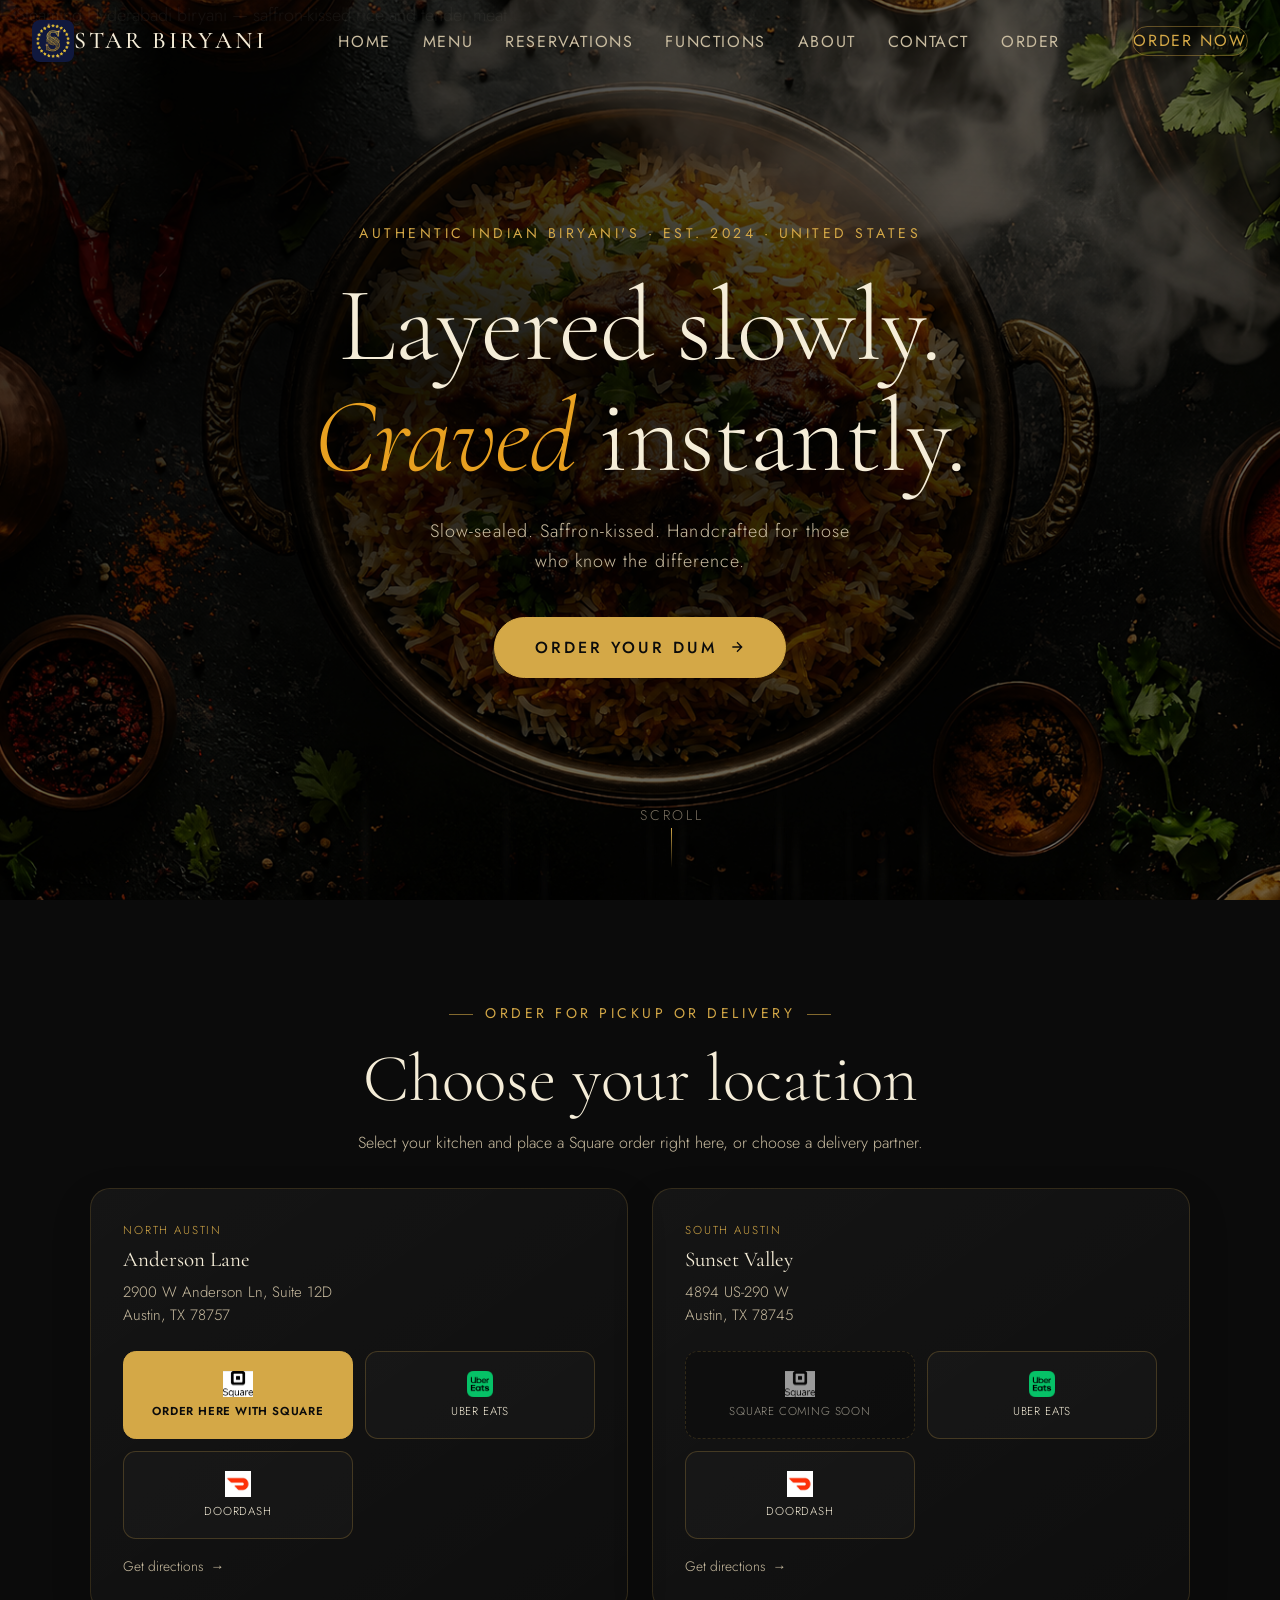
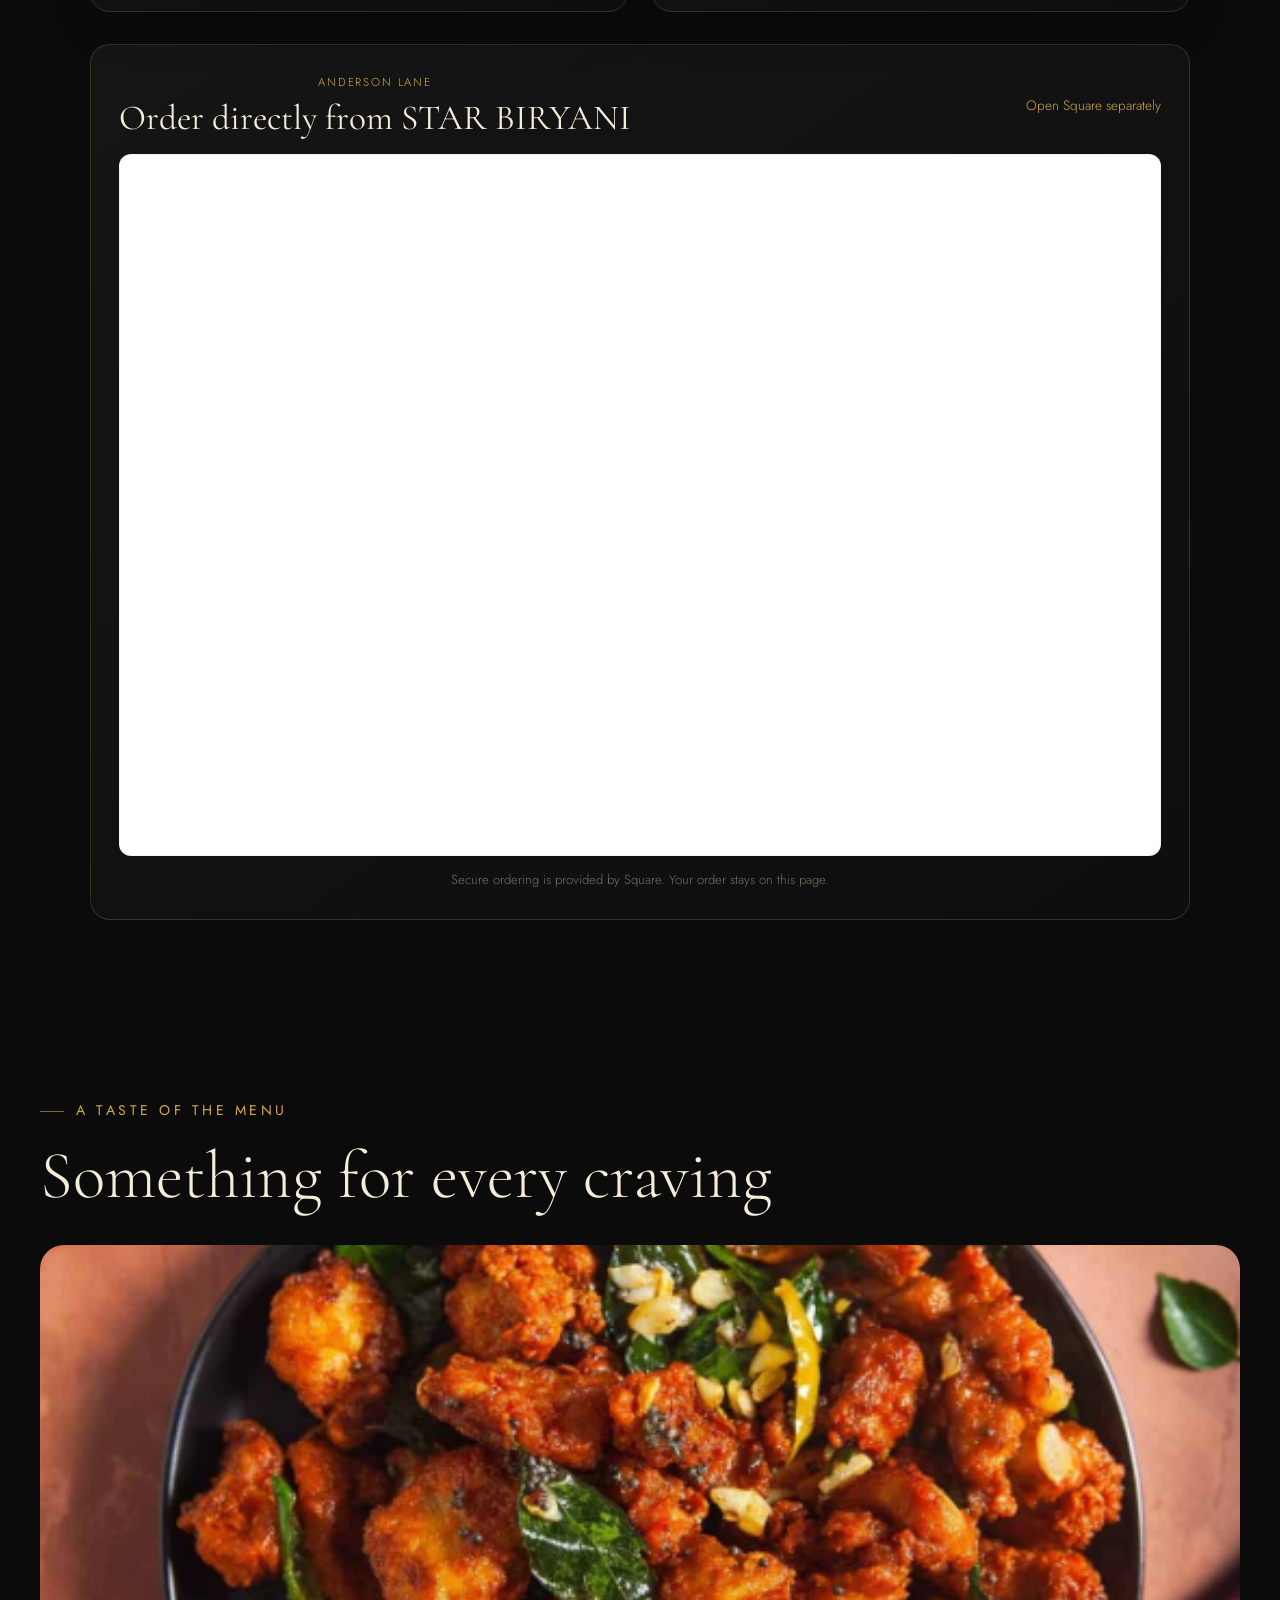
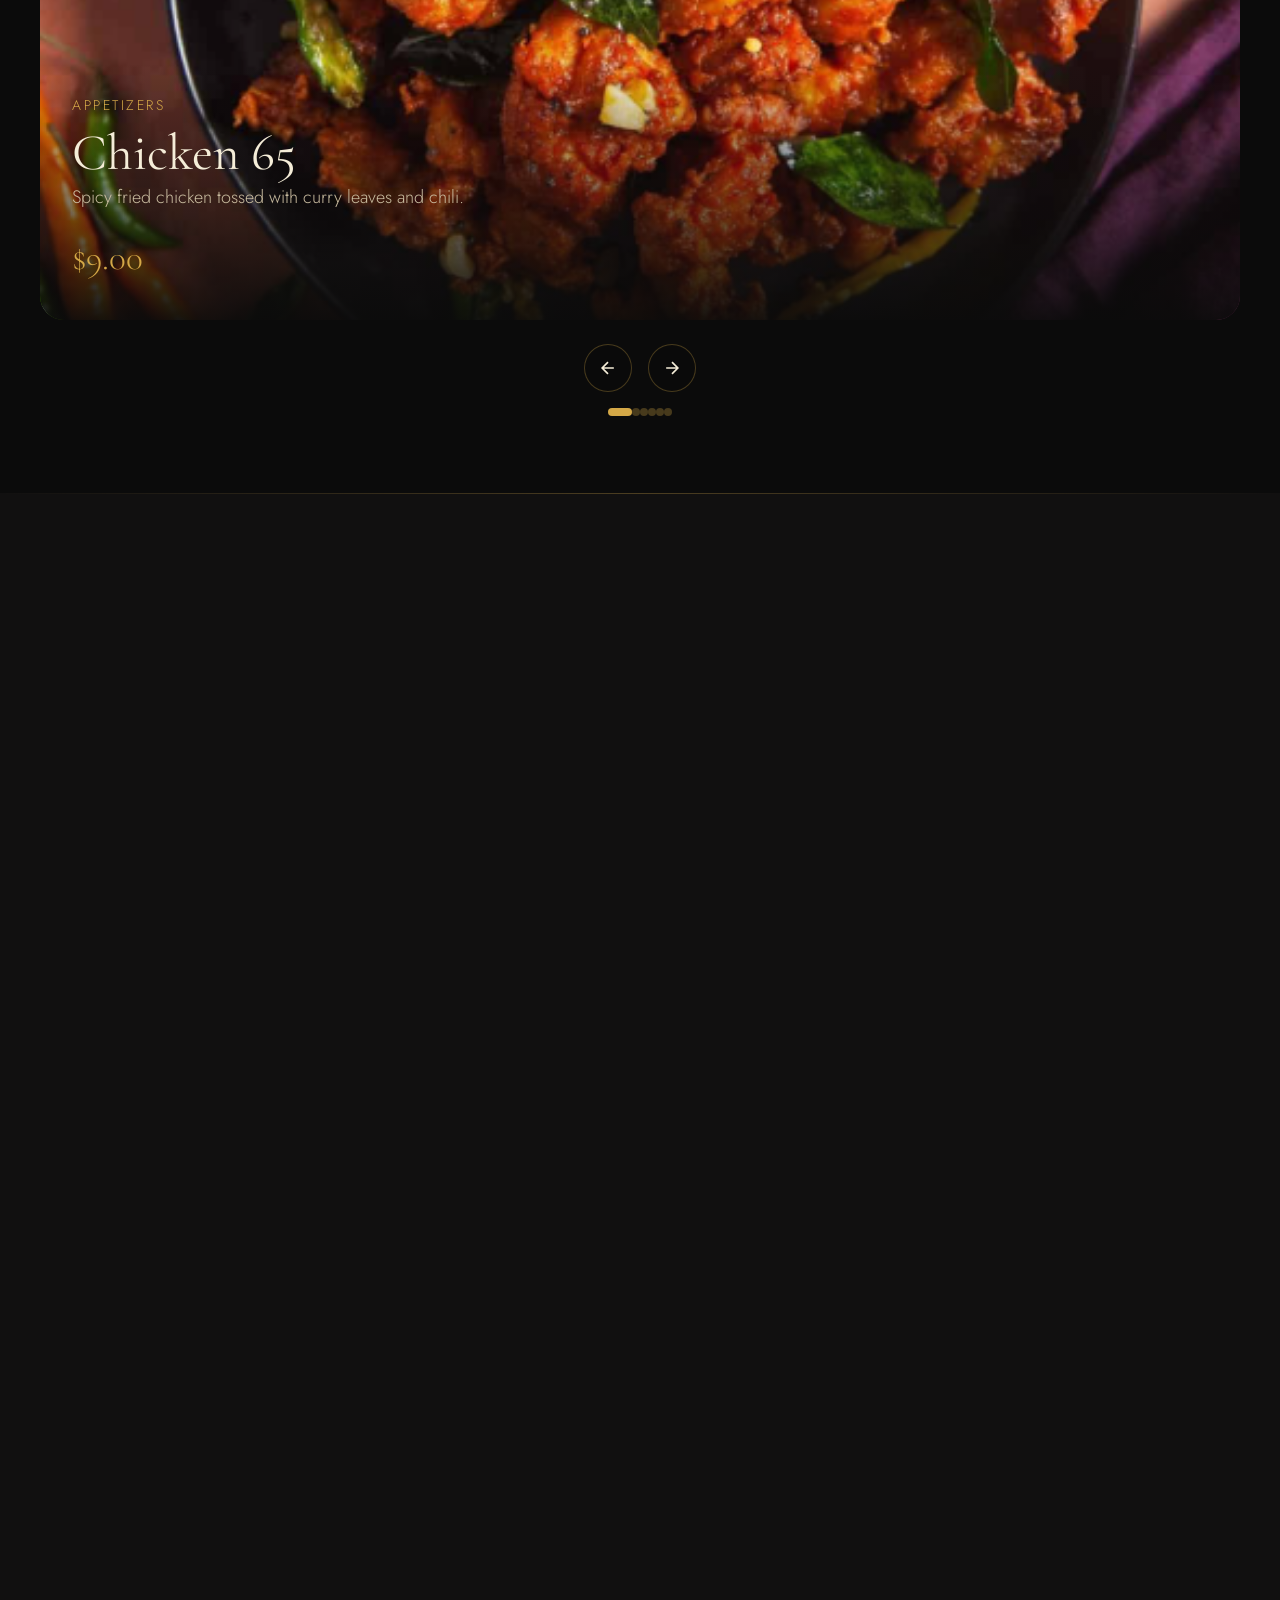
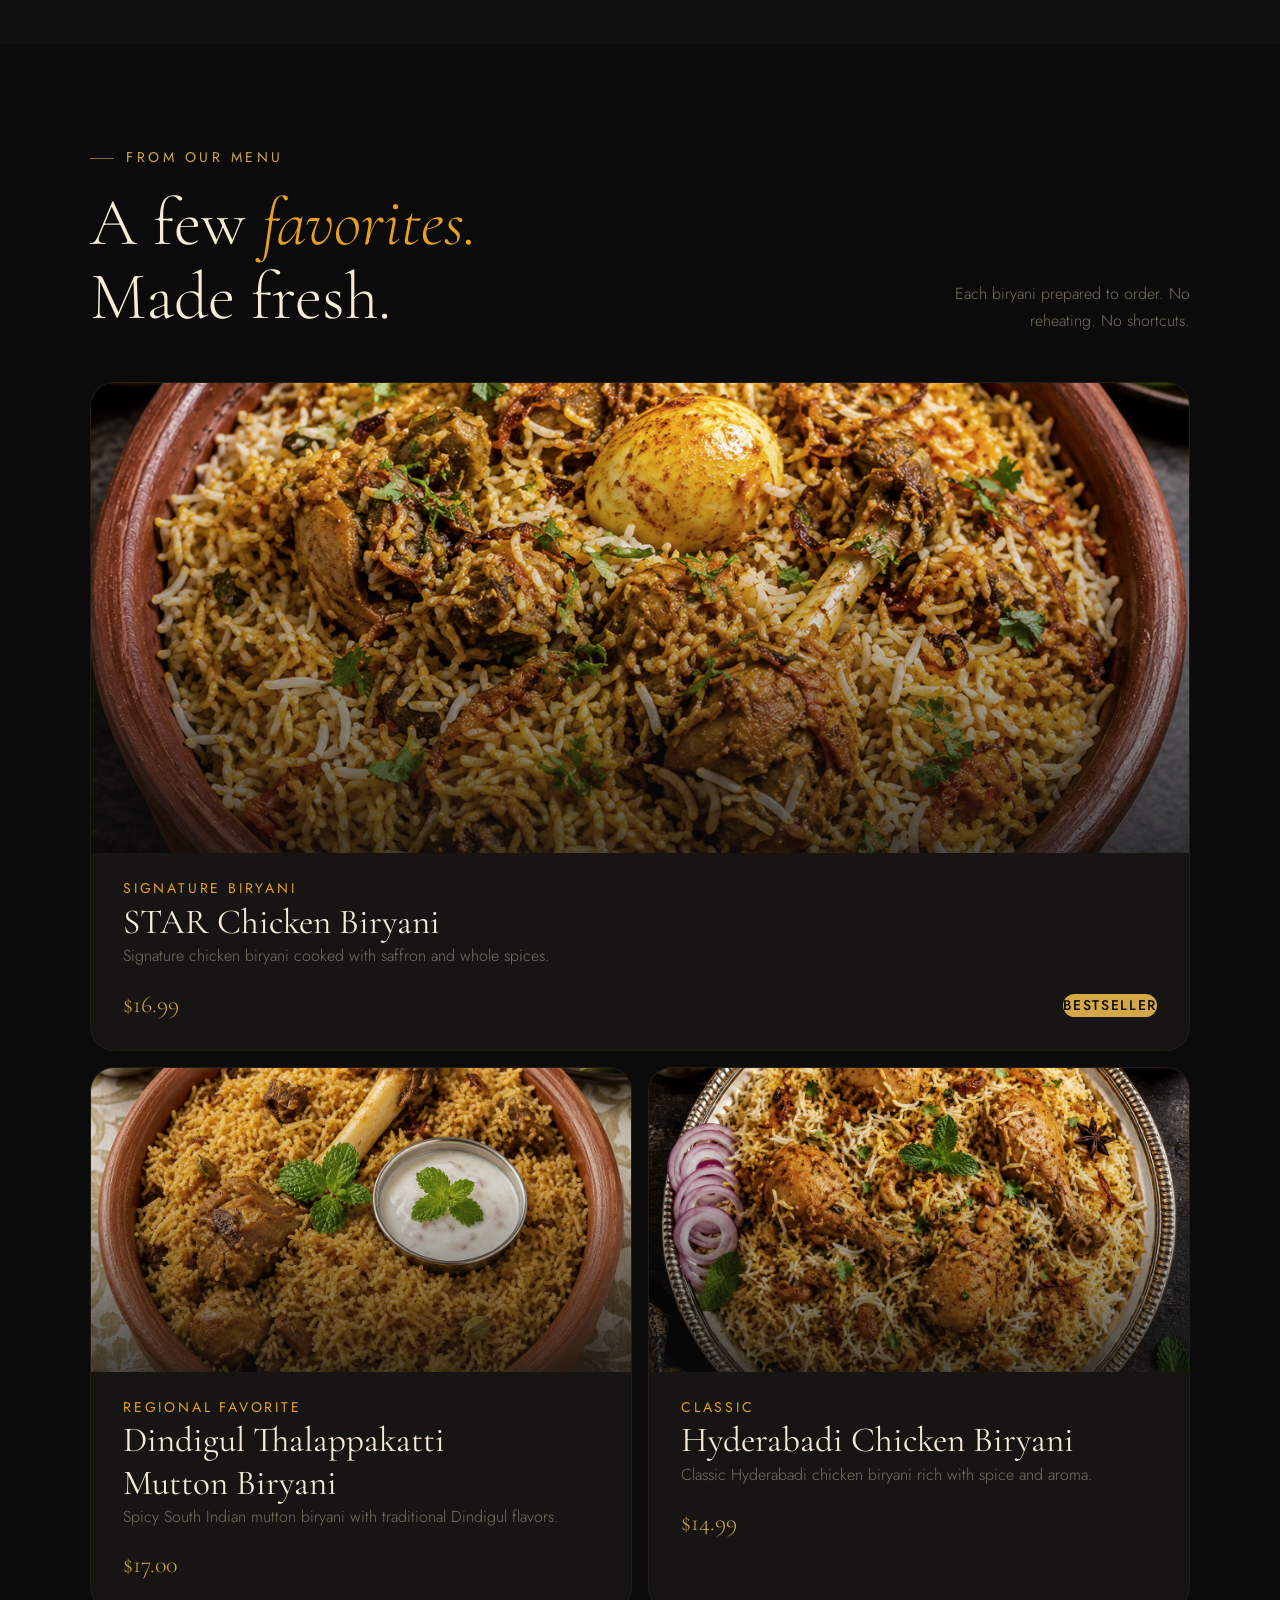
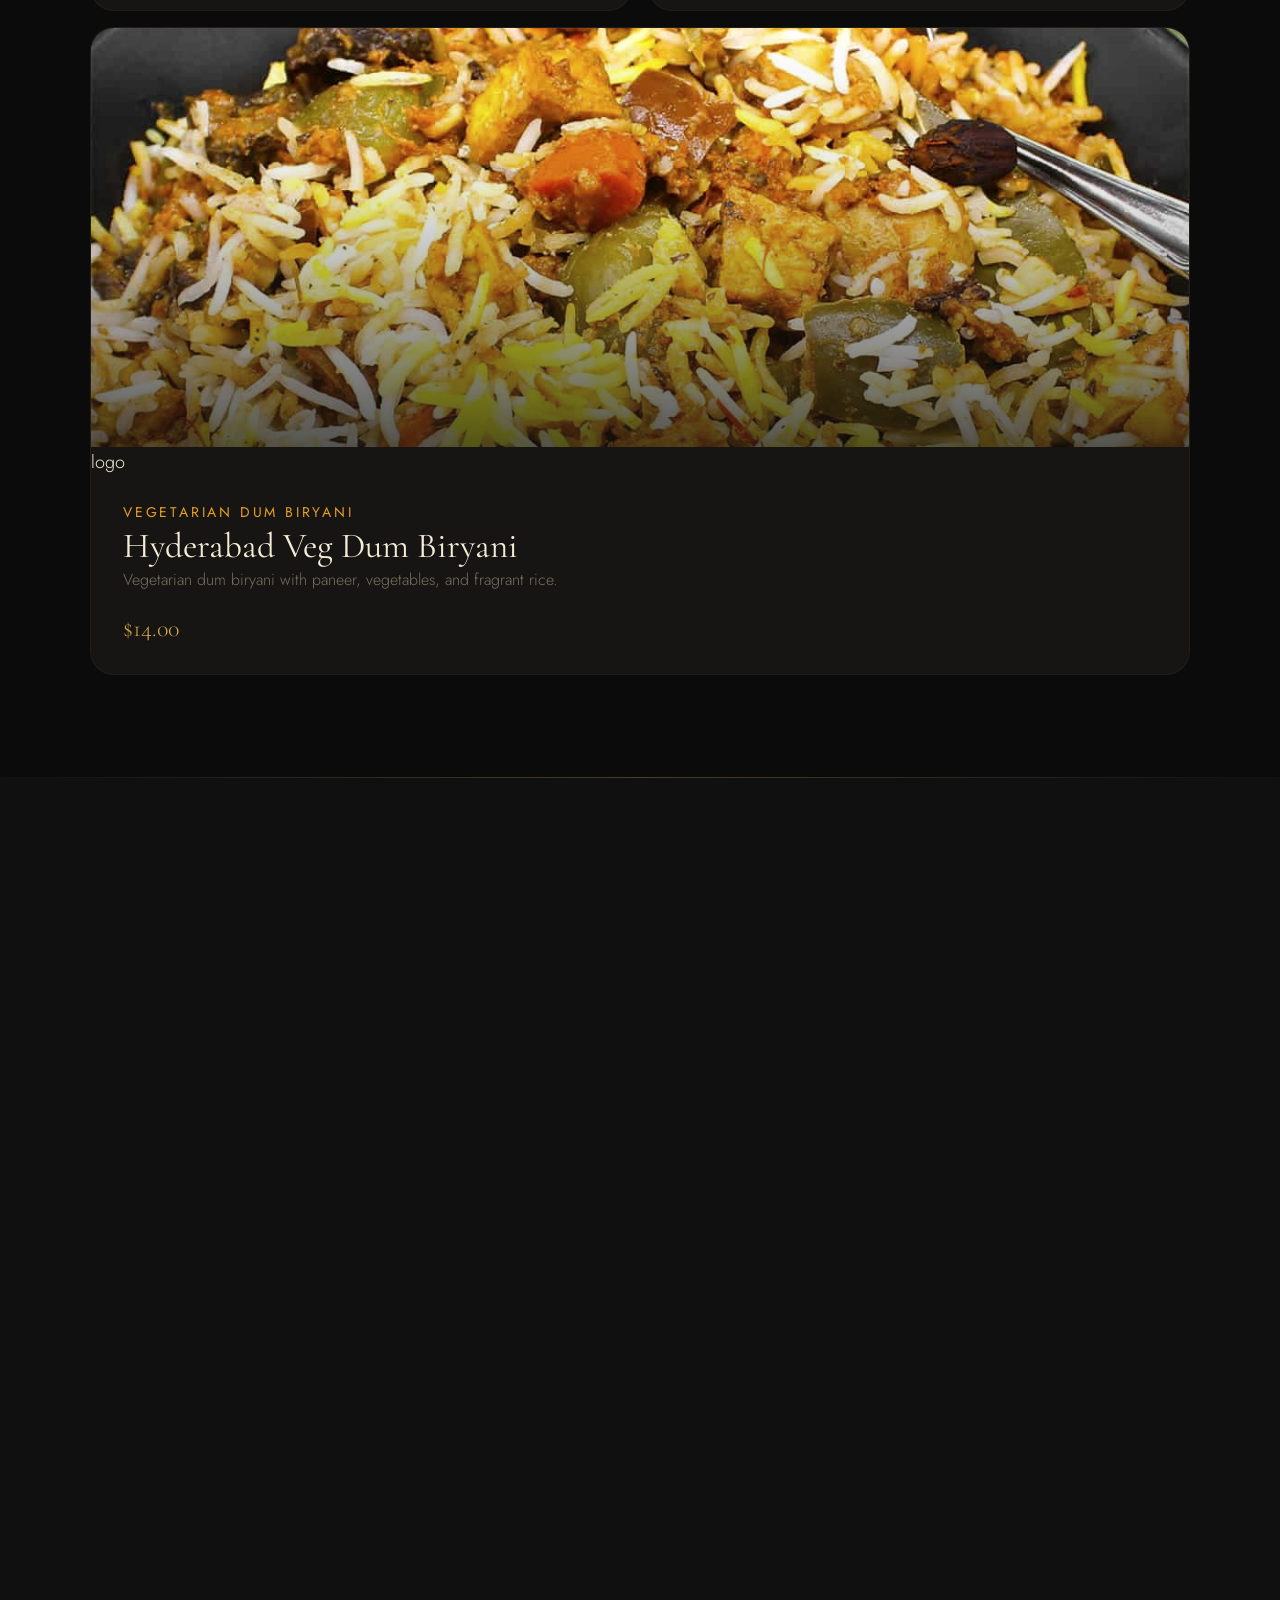
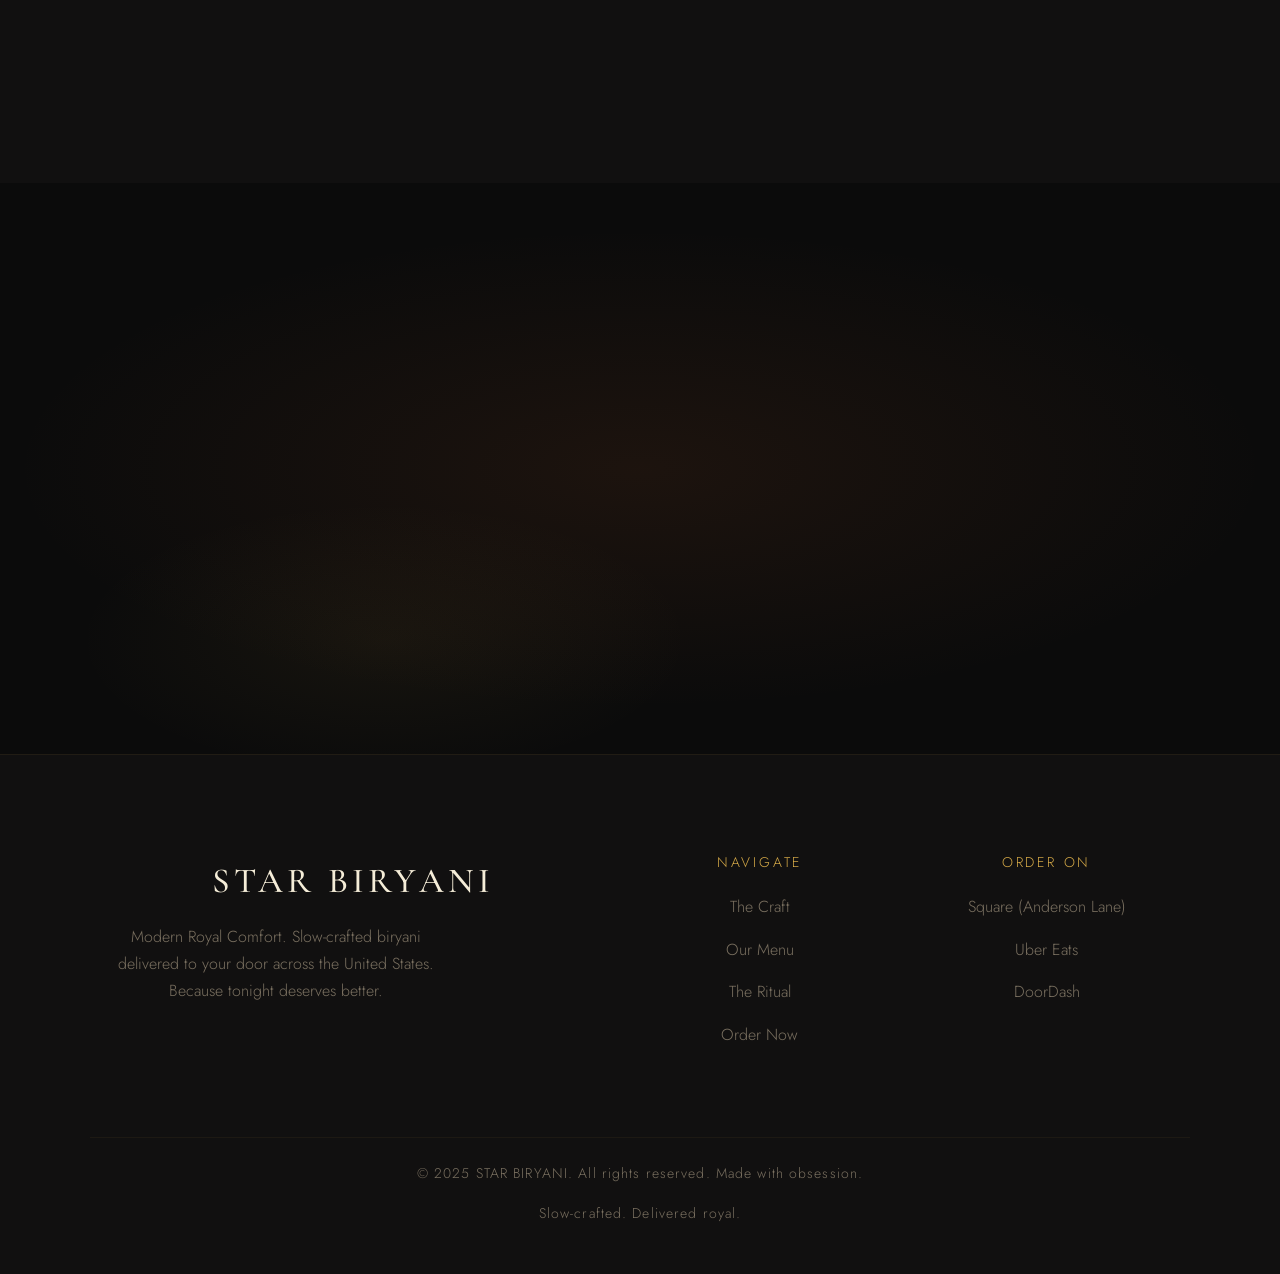
==== commit ba36baeb: "updated the reservation table" ====
--- a/index.html
+++ b/index.html
@@ -2691,7 +2691,7 @@
   <div class="steam-container" aria-hidden="true" id="steamContainer"></div>
 
   <div class="hero-content">
-    <p class="hero-eyebrow">Hyderabadi Dum Biryani · Est. 2024 · United States</p>
+    <p class="hero-eyebrow">Authentic Indian Biryani's · Est. 2024 · United States</p>
     <h1 class="hero-title">Layered slowly.<br><em>Craved</em> instantly.</h1>
     <p class="hero-sub">Slow-sealed. Saffron-kissed. Handcrafted for those<br>who know the difference.</p>
     <a href="#order" class="hero-cta" aria-label="Order your Dum biryani now">
